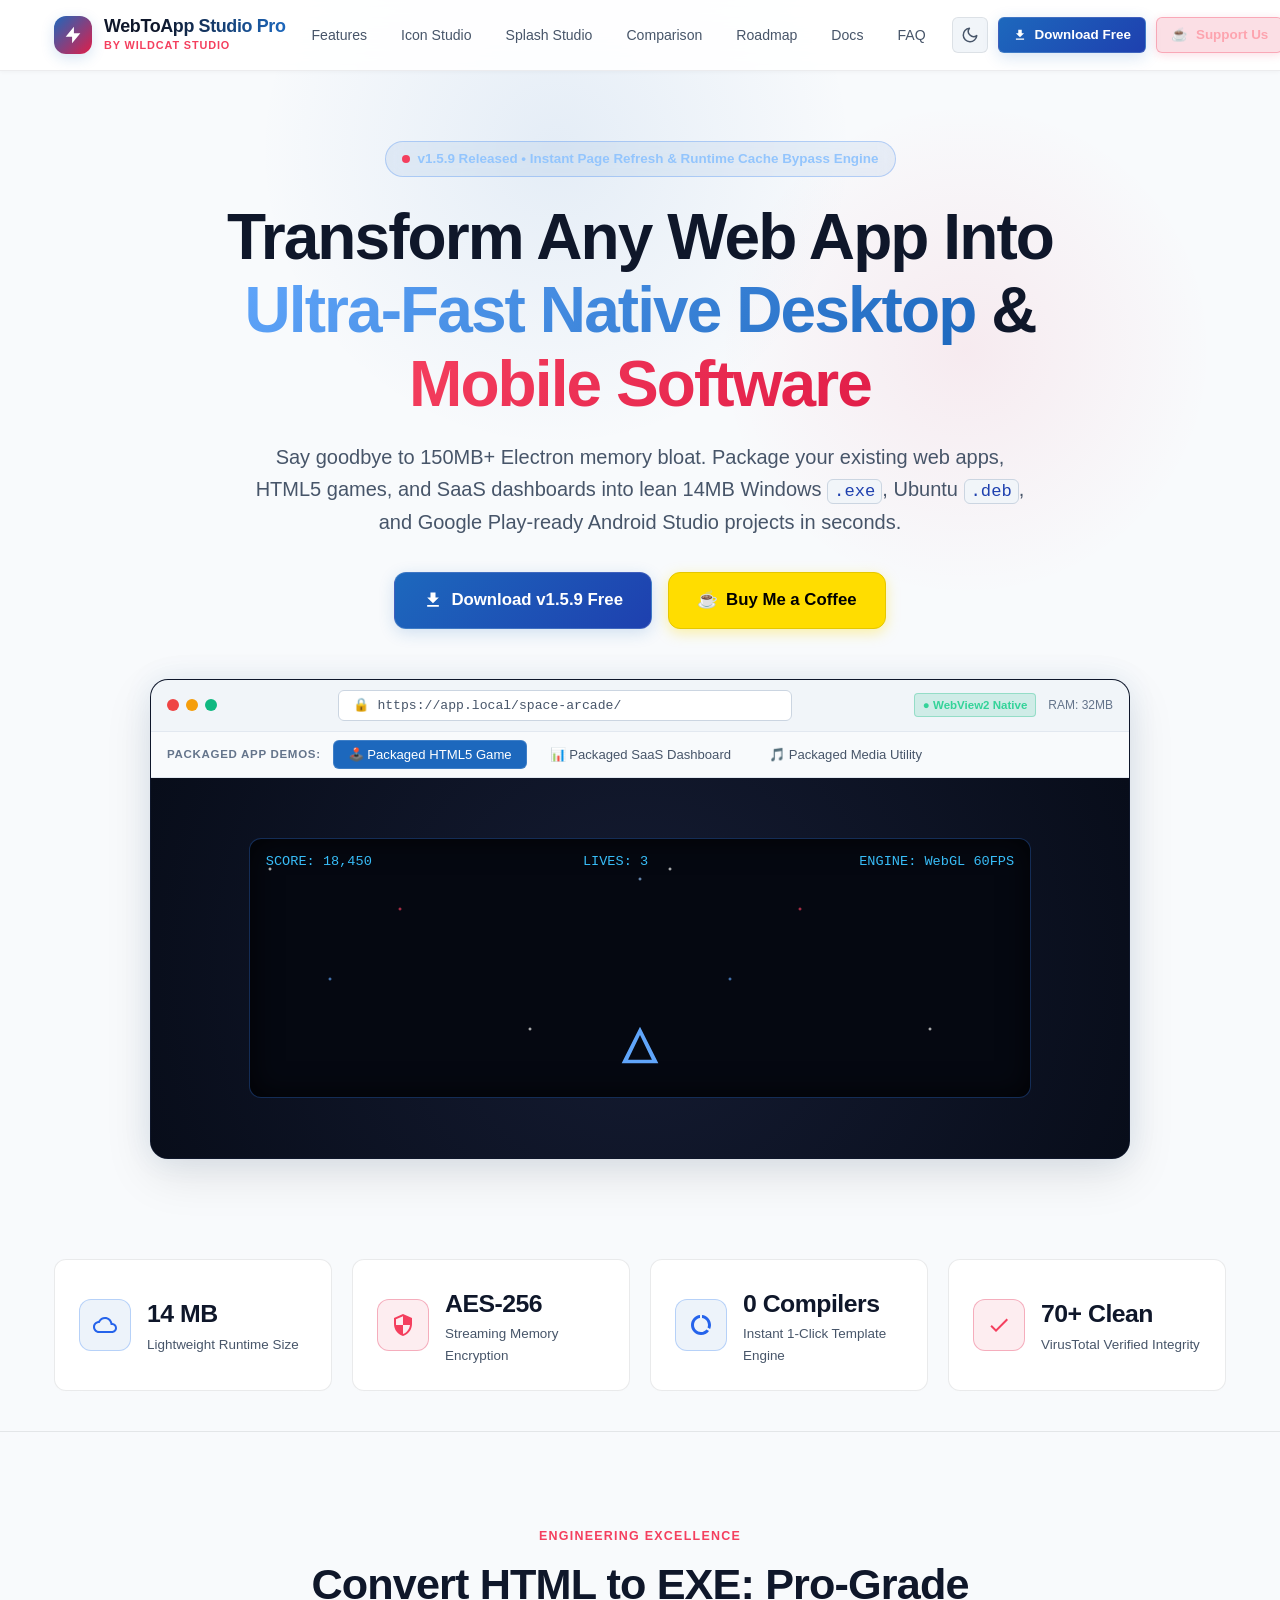
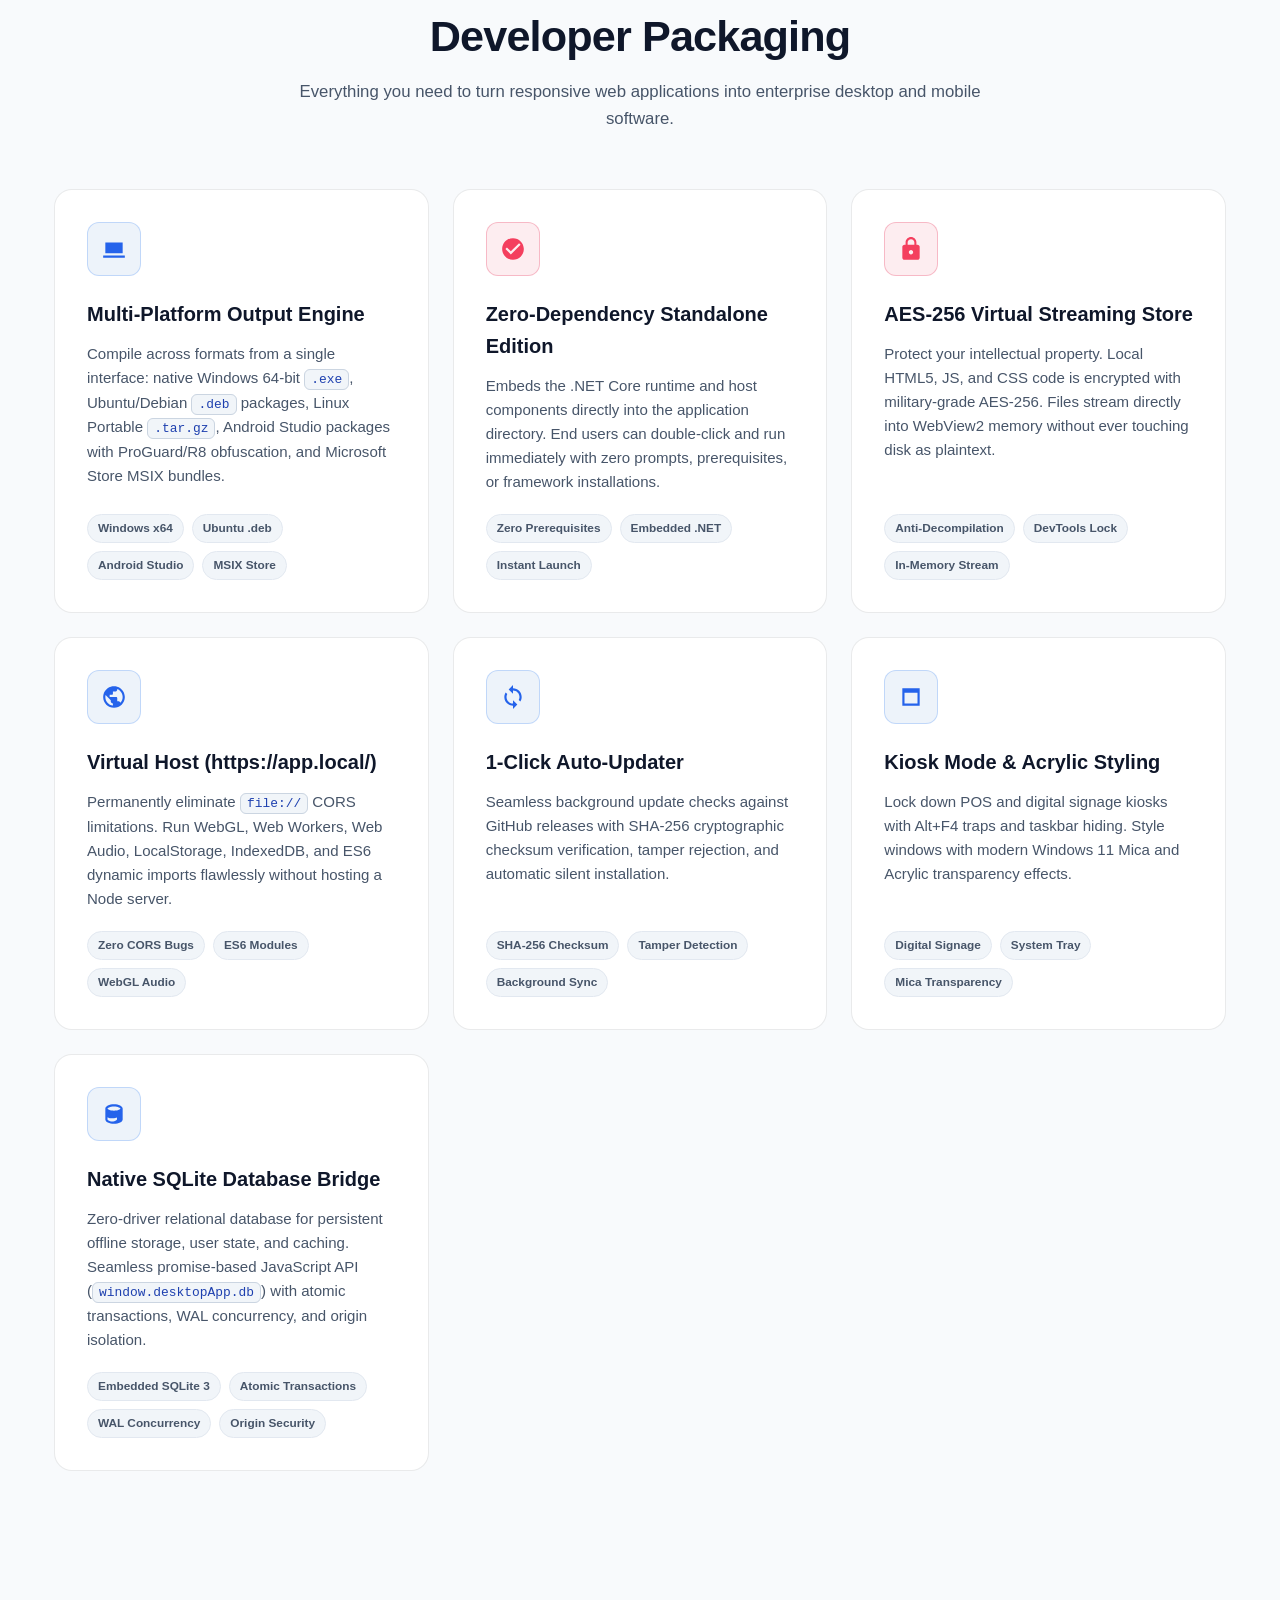
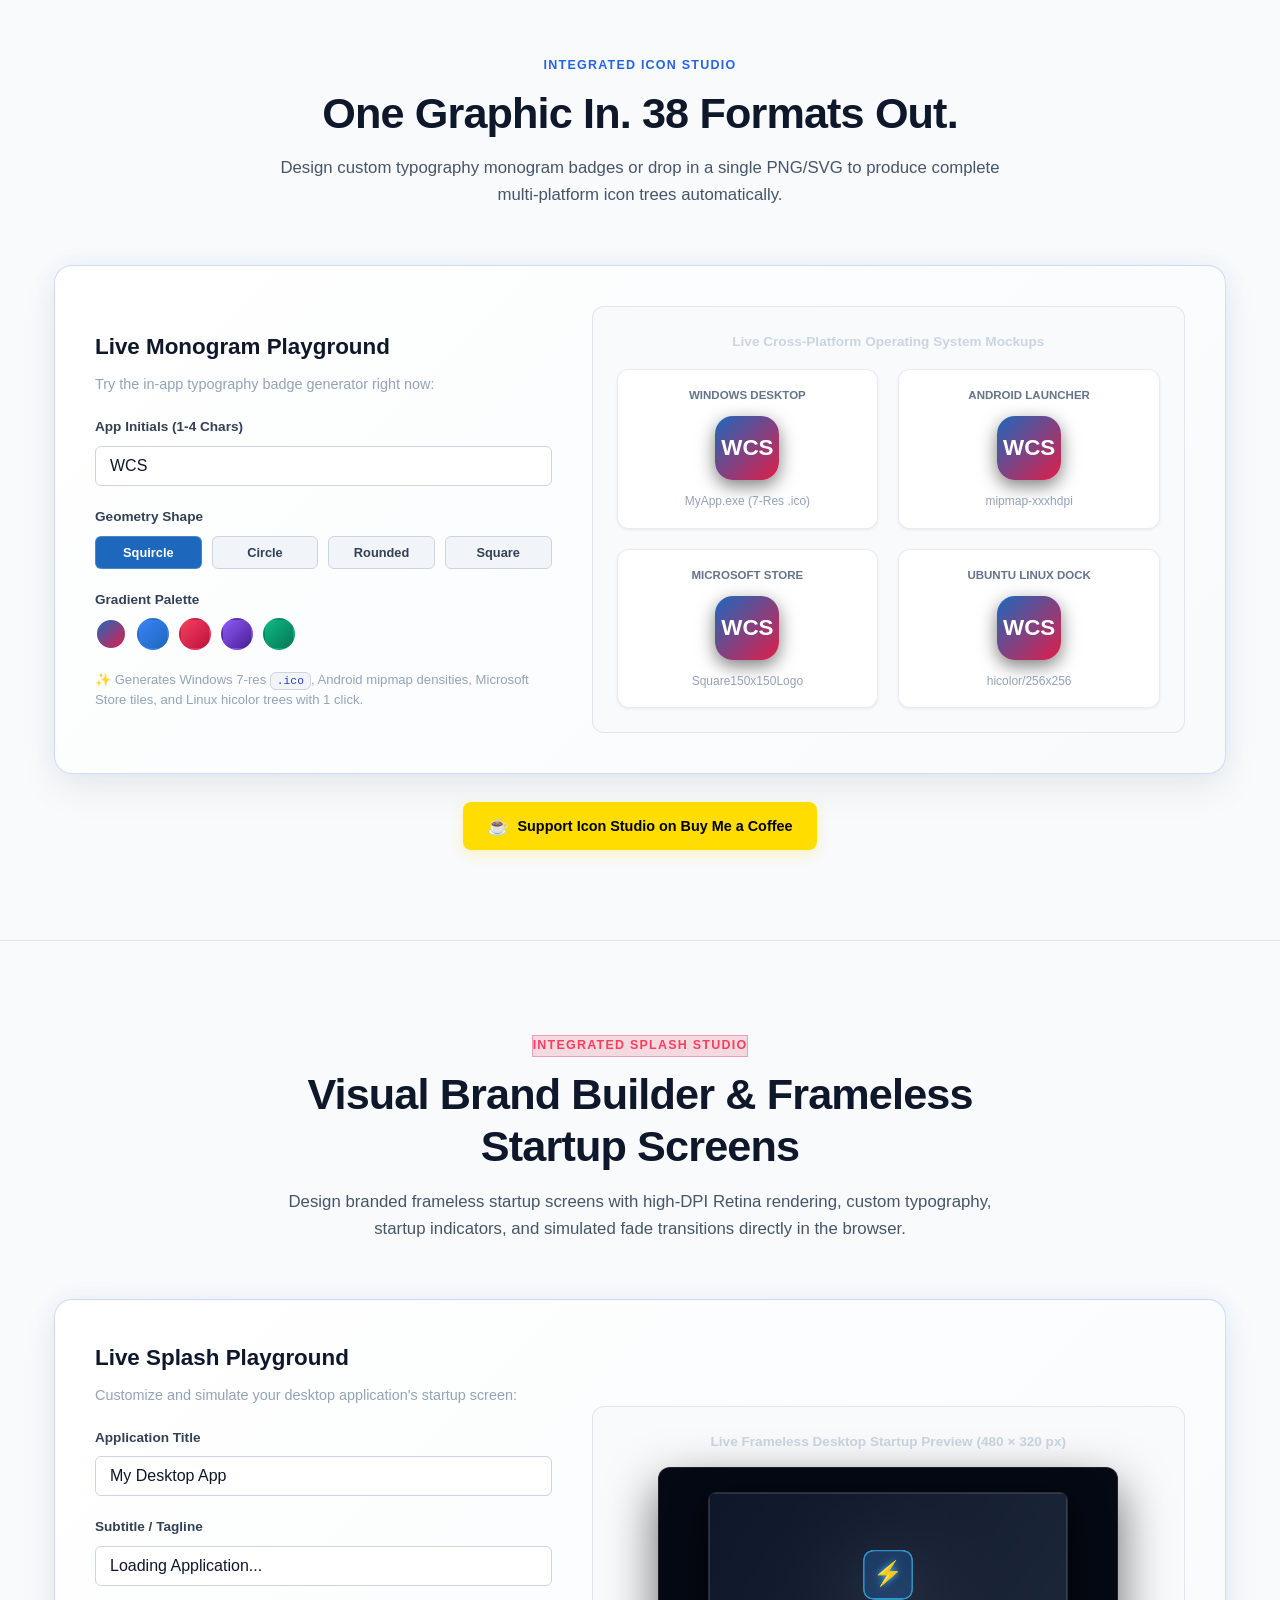
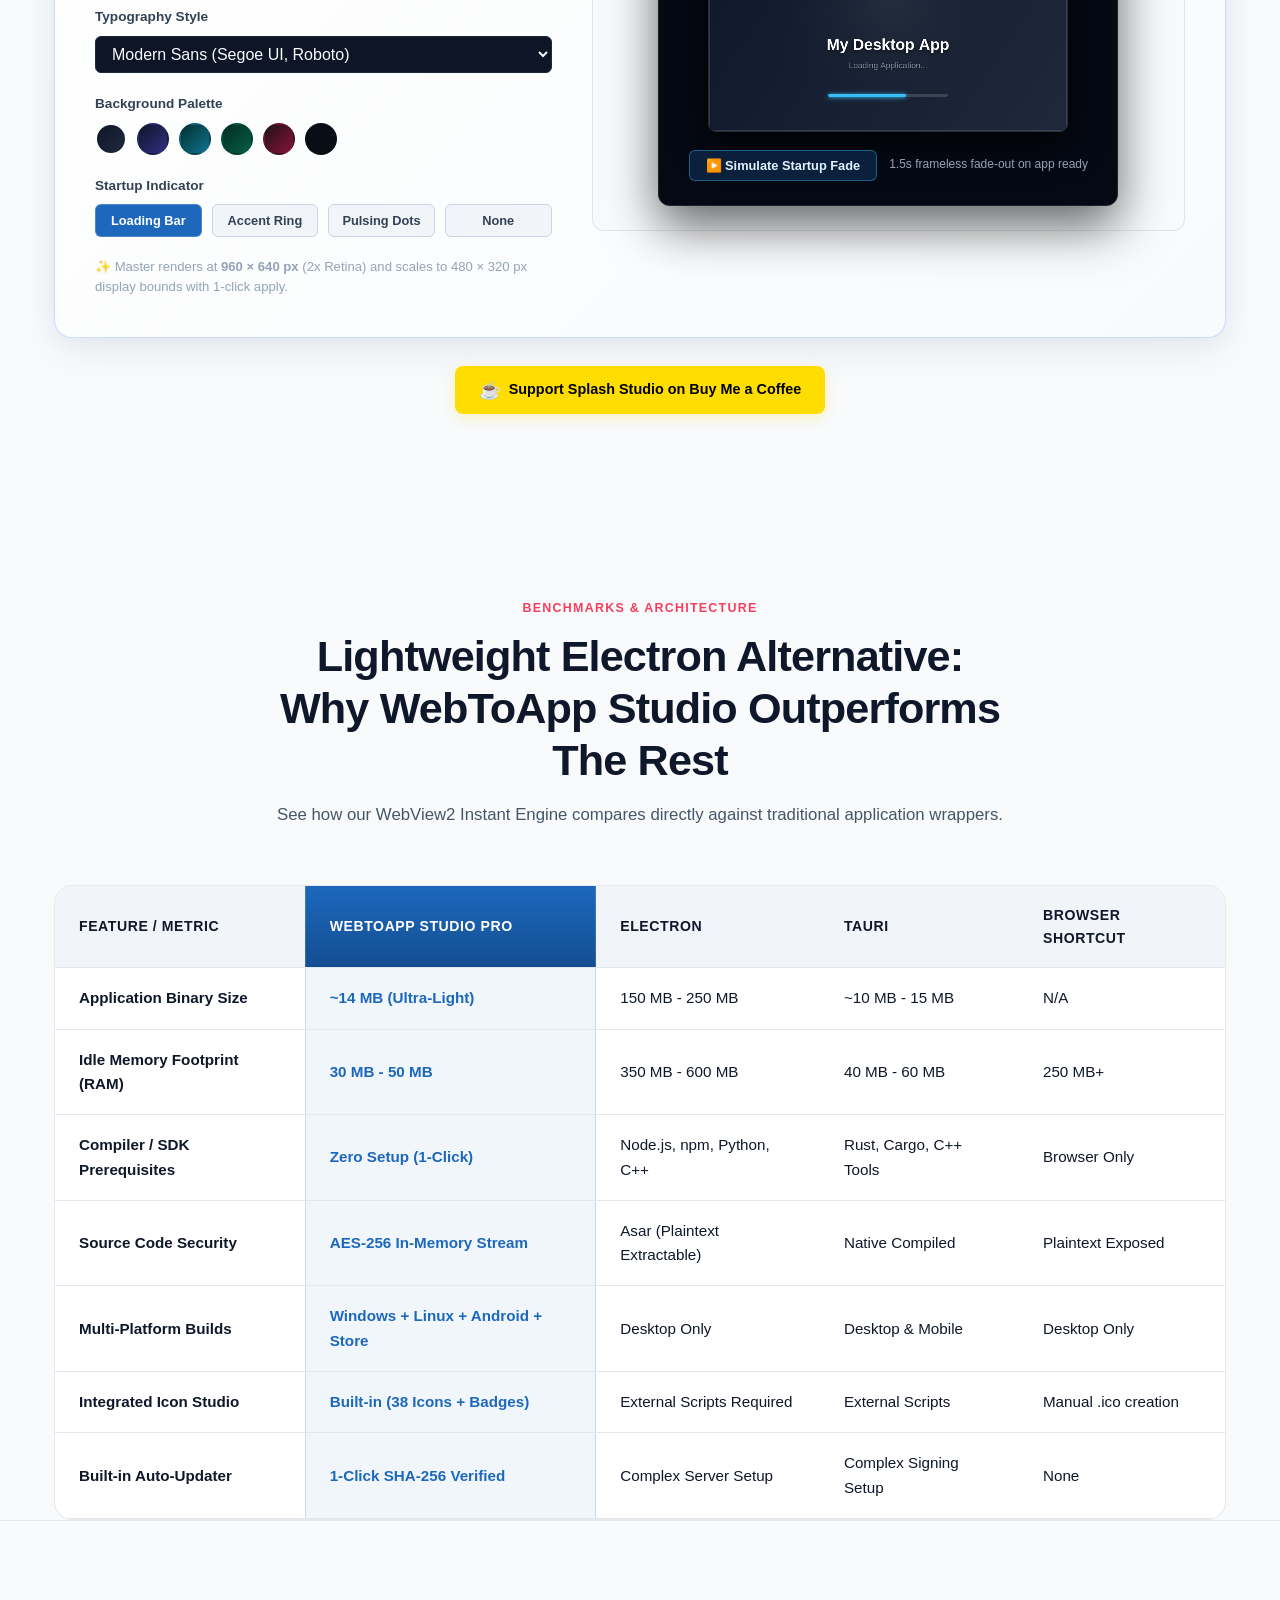
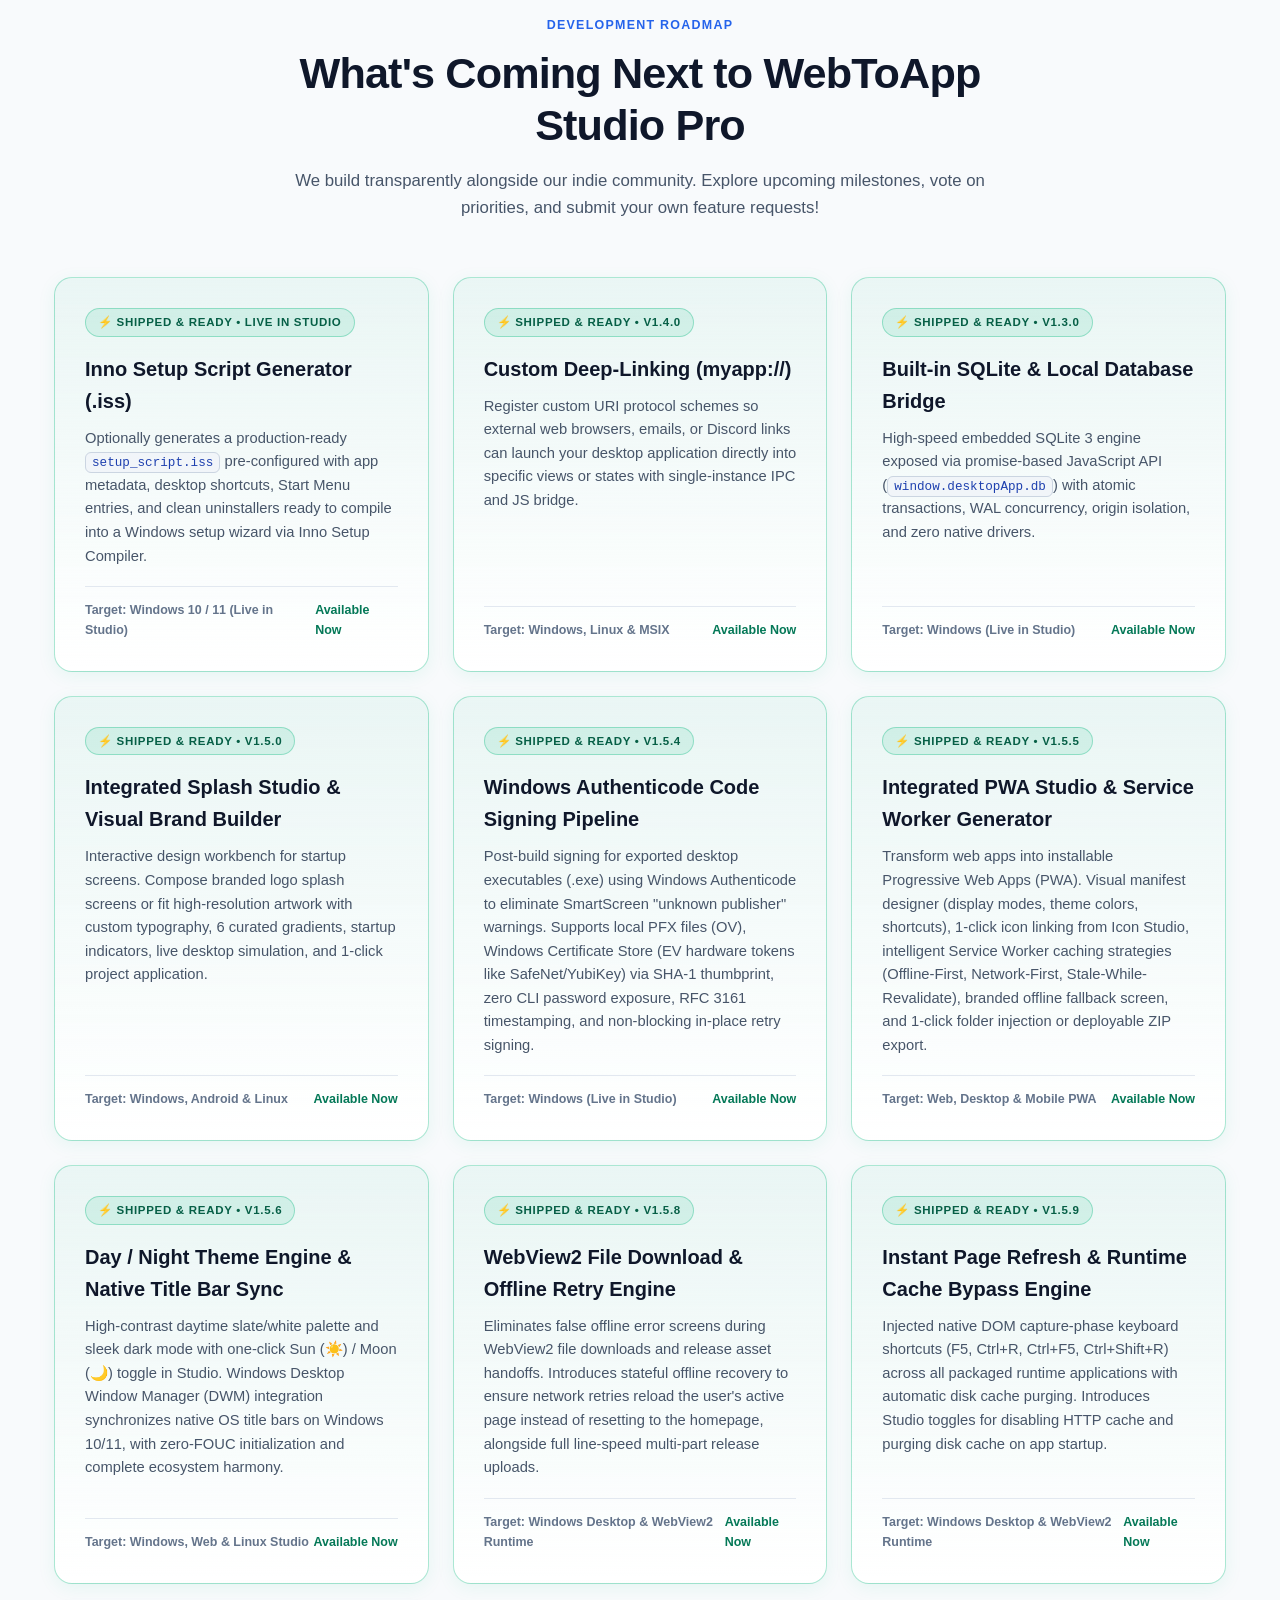
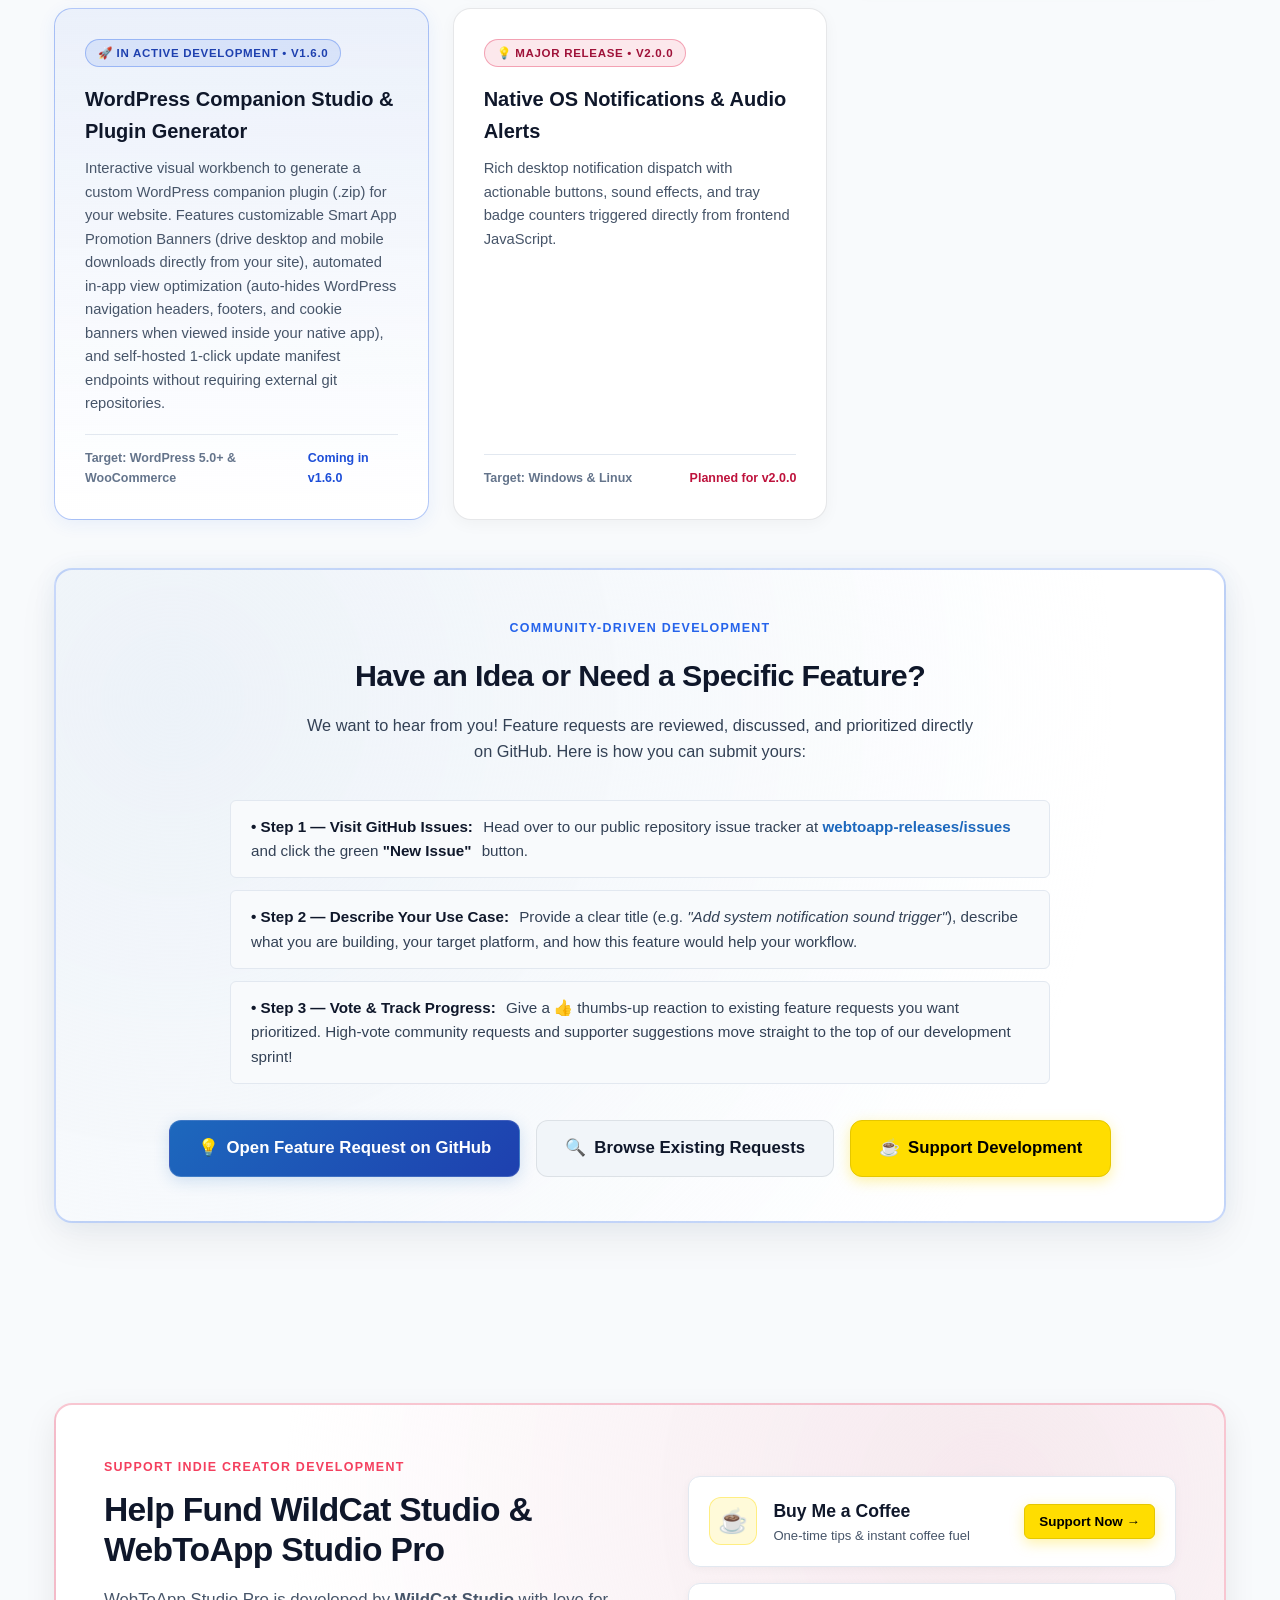
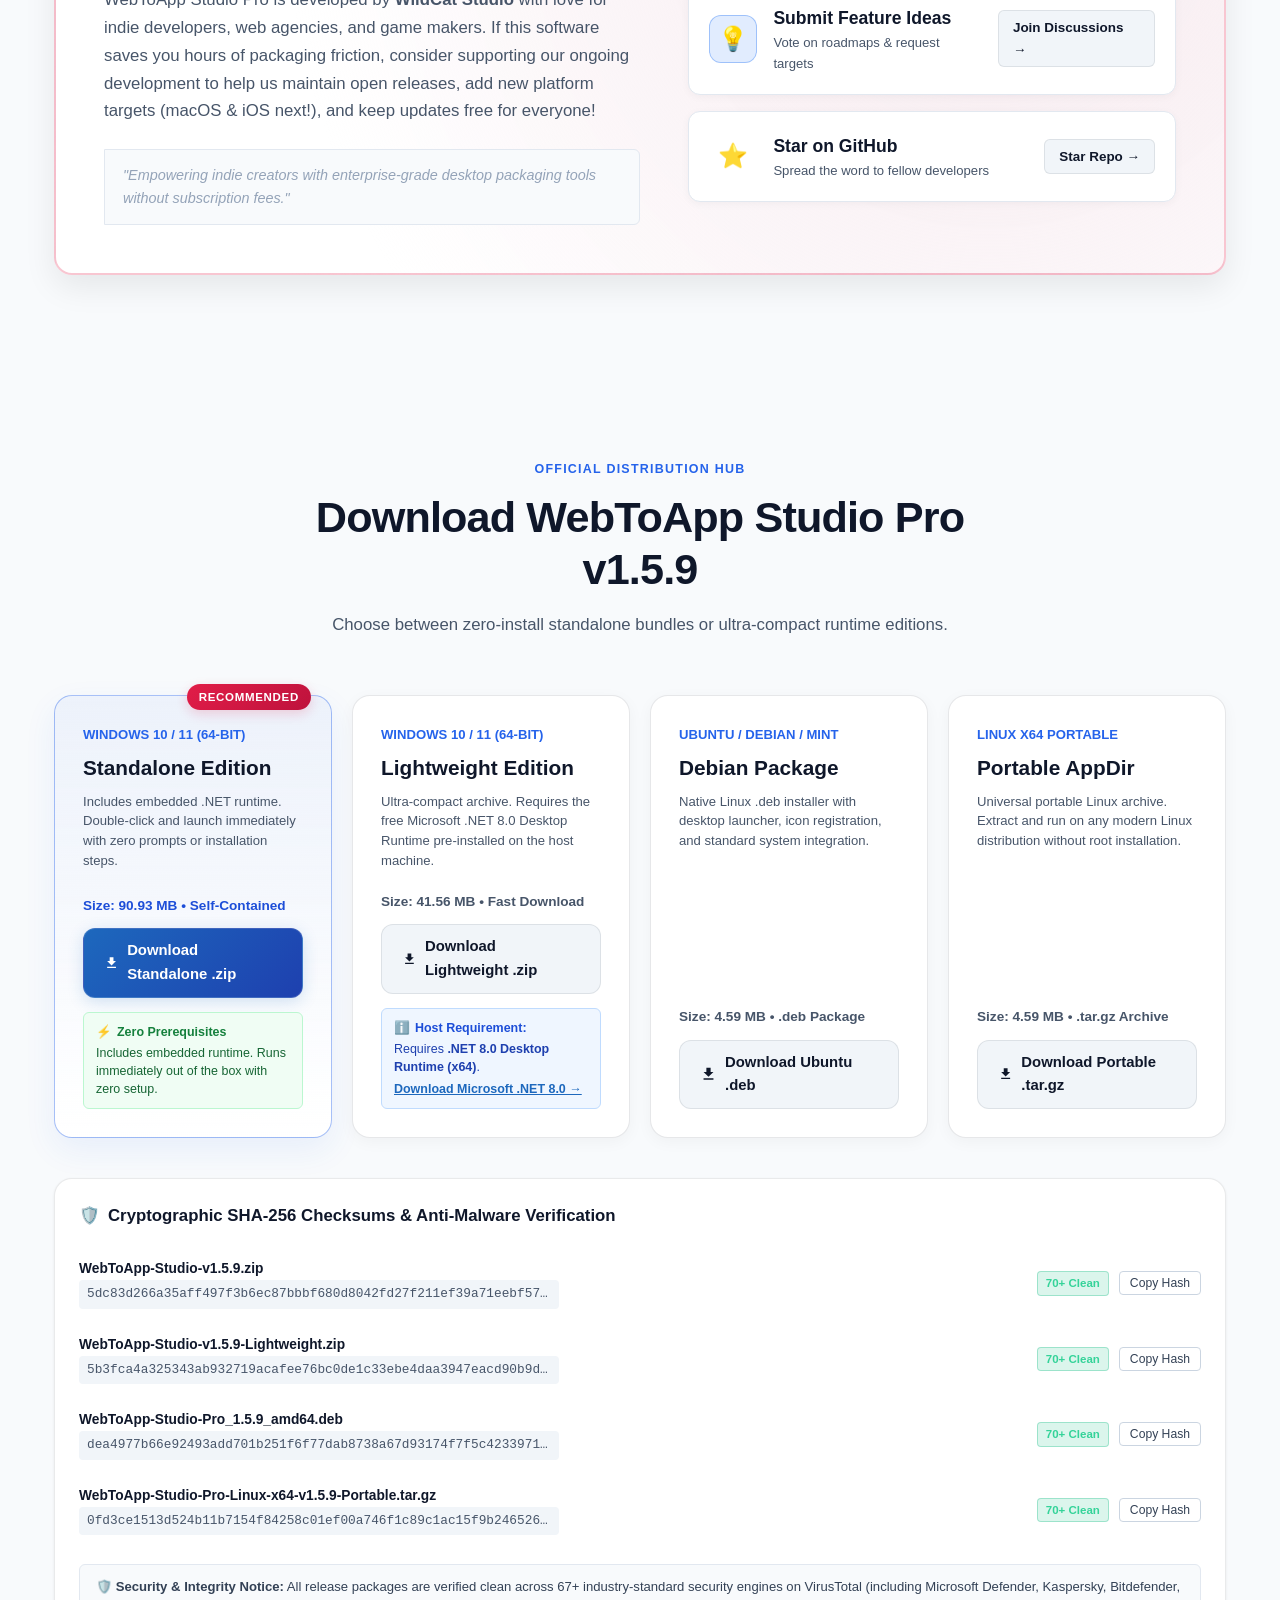
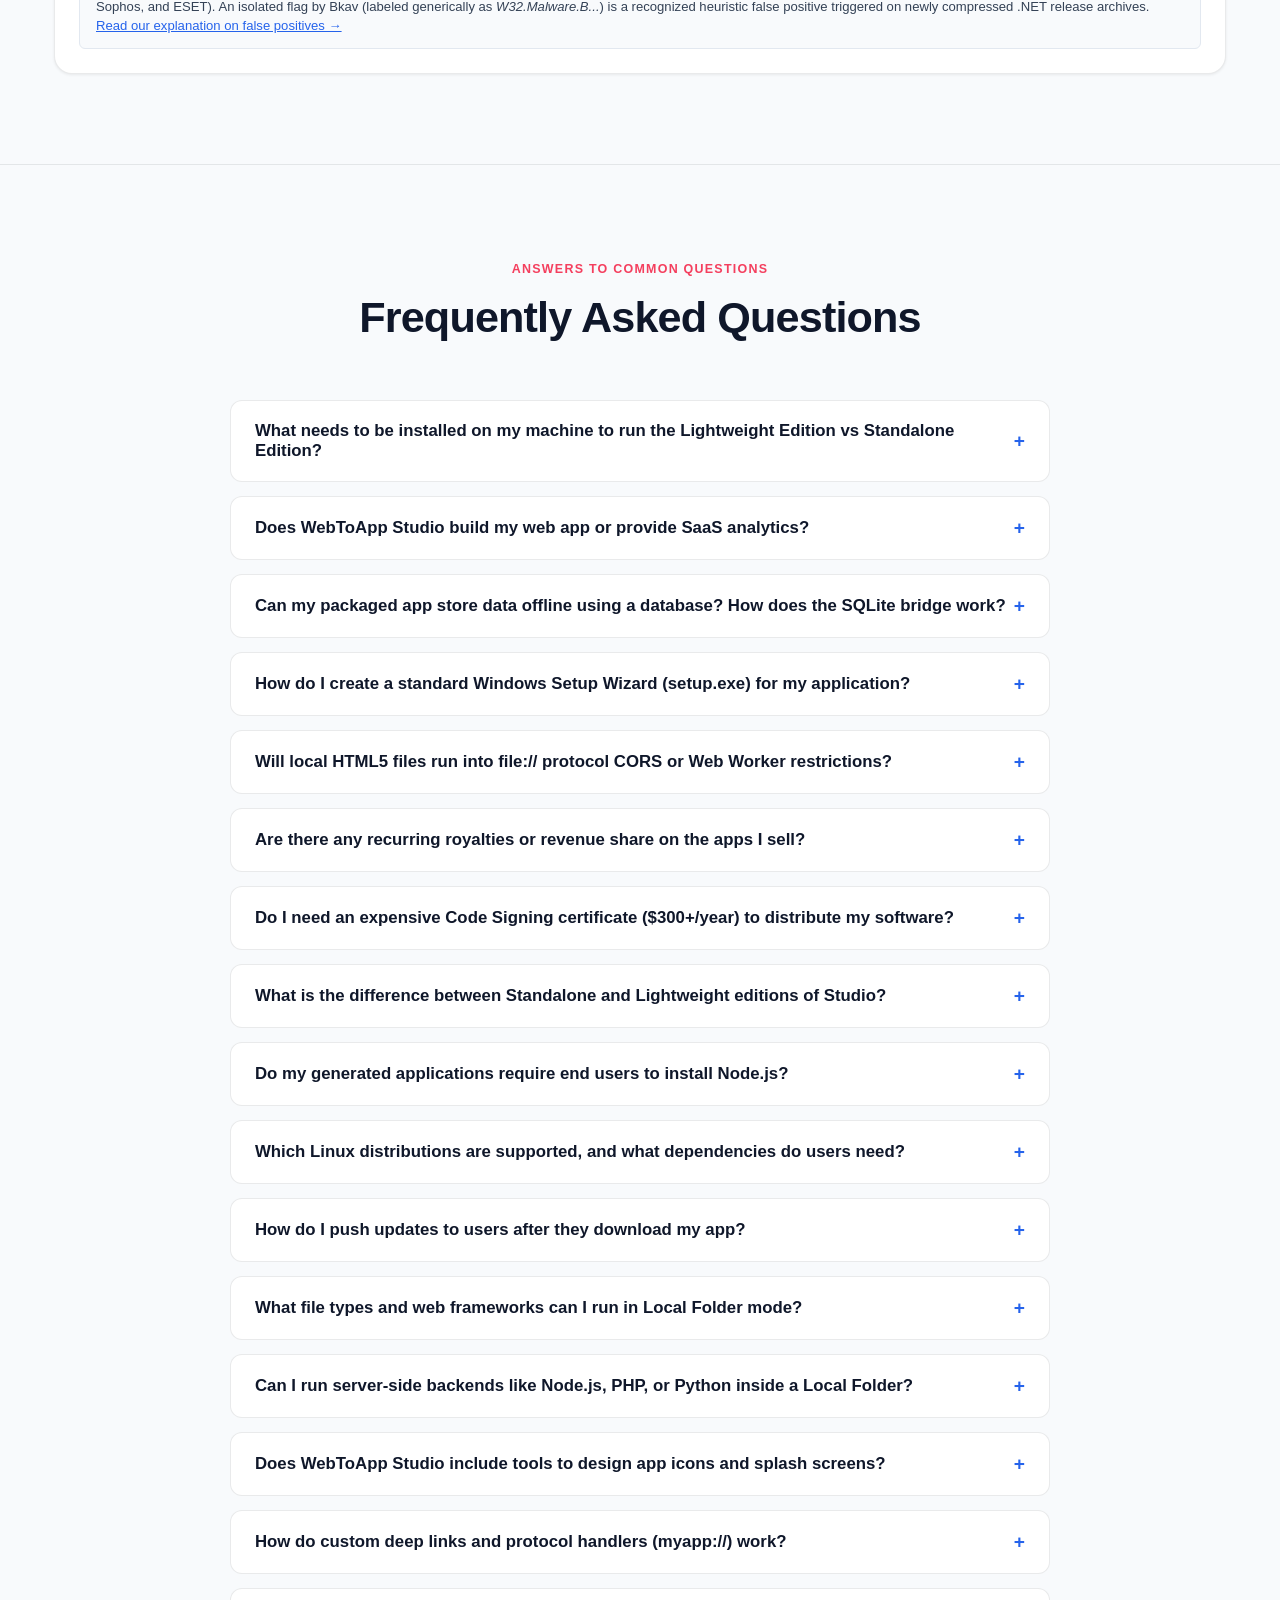
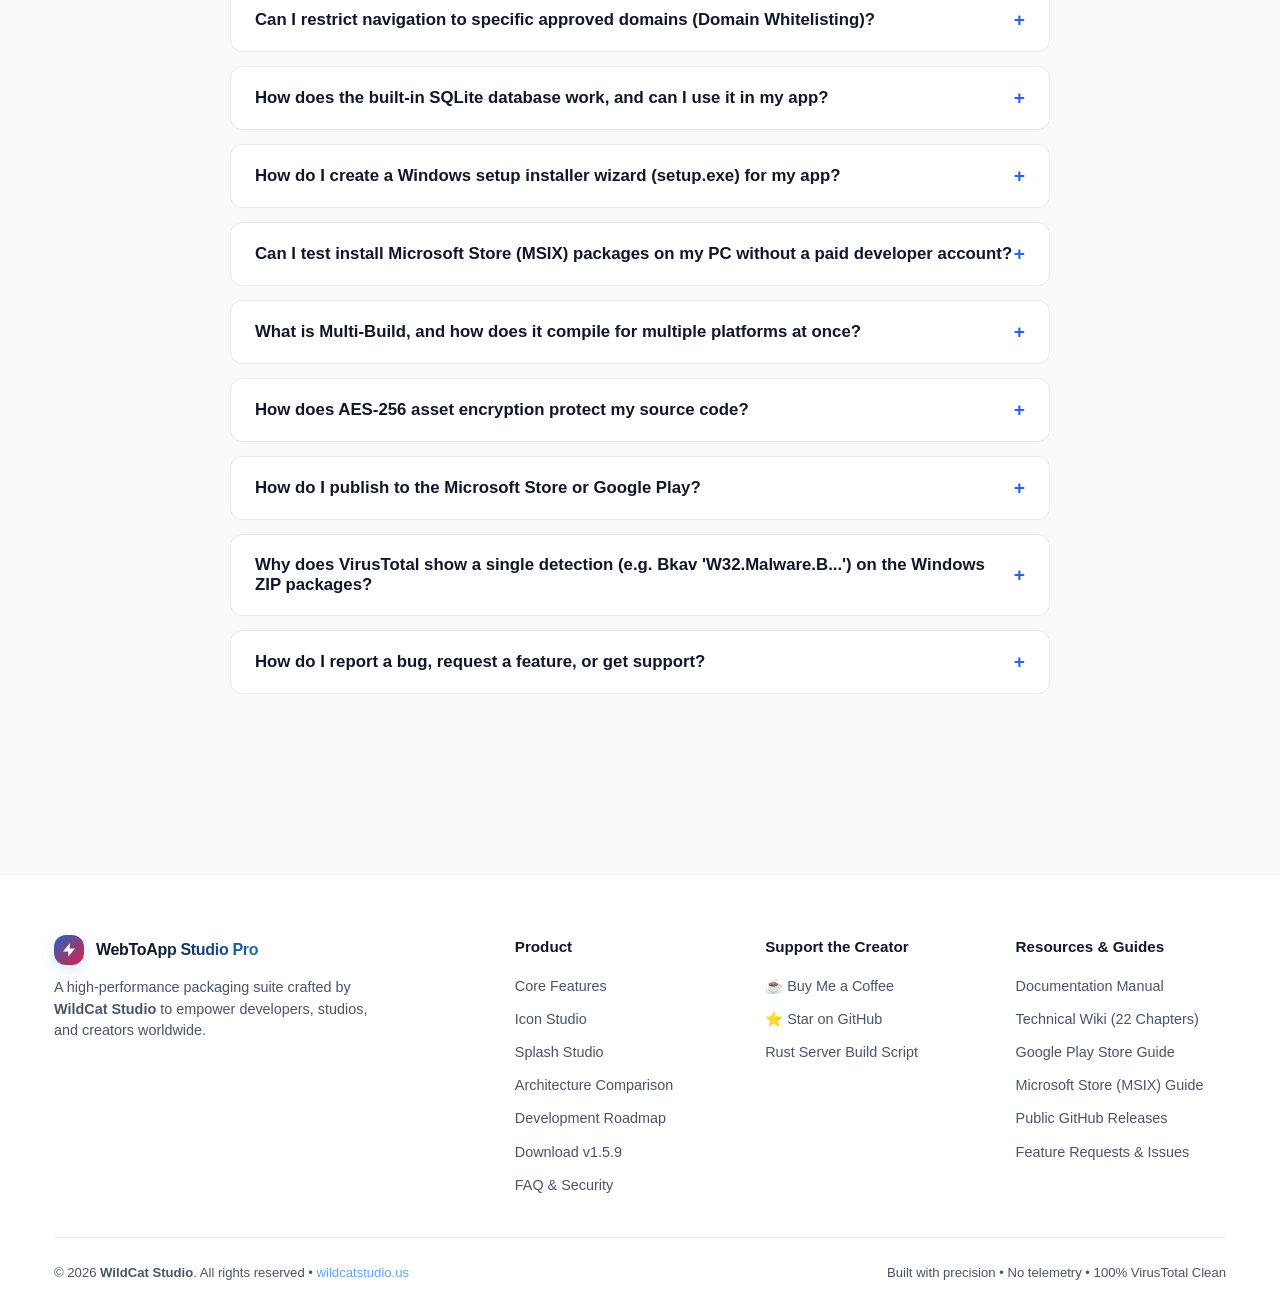
==== index.html @ 77c8f942 "Add link to Rust Server Build Script in footer" ====
<!DOCTYPE html>
<html lang="en">
<head>
  <meta charset="UTF-8">
  <meta name="viewport" content="width=device-width, initial-scale=1.0">
  <script>
    (function() {
      try {
        var theme = localStorage.getItem('wildcat_theme') || (window.matchMedia('(prefers-color-scheme: light)').matches ? 'light' : 'dark');
        if (theme === 'light') document.documentElement.setAttribute('data-theme', 'light');
      } catch(e) {}
    })();
  </script>
  
  <!-- Primary Meta Tags -->
  <title>WebToApp Studio Pro | Convert HTML5 & Web Apps to Native Windows EXE, Linux & Android</title>
  <meta name="title" content="WebToApp Studio Pro | Convert HTML5 & Web Apps to Native Windows EXE, Linux & Android">
  <meta name="description" content="Convert any website, HTML5 game, or web app into fast, native Windows .exe (WebView2), Ubuntu .deb, and Android Studio projects. Zero Electron bloat, 14MB footprint, AES-256 asset encryption, and built-in Splash & Icon Studio.">
  <meta name="keywords" content="convert html to exe, web to exe, html5 game to windows exe, electron alternative, webview2 desktop wrapper, turn website into desktop app, package web app windows linux android, inno setup generator, offline web database sqlite, splash screen studio, icon studio icns ico mipmap">
  <meta name="author" content="WildCat Studio">
  <meta name="robots" content="index, follow, max-snippet:-1, max-image-preview:large, max-video-preview:-1">
  <meta name="theme-color" content="#1d68bd">

  <!-- Canonical URL -->
  <link rel="canonical" href="https://wildcatstudio.us/">

  <!-- Resource Hints -->
  <link rel="preconnect" href="https://github.com">
  <link rel="preconnect" href="https://buymeacoffee.com">

  <!-- Open Graph / Facebook -->
  <meta property="og:site_name" content="WebToApp Studio Pro">
  <meta property="og:locale" content="en_US">
  <meta property="og:type" content="website">
  <meta property="og:url" content="https://wildcatstudio.us/">
  <meta property="og:title" content="WebToApp Studio Pro | Convert HTML5 & Web Apps to Native Windows EXE, Linux & Android">
  <meta property="og:description" content="Say goodbye to 150MB+ Electron bloat. 14MB executables, AES-256 encrypted assets, integrated Icon & Splash Studio, and zero recurring fees.">
  <meta property="og:image" content="https://wildcatstudio.us/preview.png">
  <meta property="og:image:width" content="1200">
  <meta property="og:image:height" content="630">
  <meta property="og:image:type" content="image/png">
  <meta property="og:image:alt" content="WebToApp Studio Pro - Ultra-Fast Native Desktop & Mobile Packaging">

  <!-- Twitter Card -->
  <meta property="twitter:card" content="summary_large_image">
  <meta property="twitter:url" content="https://wildcatstudio.us/">
  <meta property="twitter:title" content="WebToApp Studio Pro | Convert HTML5 & Web Apps to Native Windows EXE, Linux & Android">
  <meta property="twitter:description" content="Say goodbye to 150MB+ Electron bloat. 14MB executables, AES-256 encrypted assets, integrated Icon & Splash Studio, and zero recurring fees.">
  <meta property="twitter:image" content="https://wildcatstudio.us/preview.png">

  <!-- Favicons -->
  <link rel="icon" type="image/png" sizes="192x192" href="favicon.png">
  <link rel="apple-touch-icon" sizes="180x180" href="apple-touch-icon.png">
  <link rel="icon" type="image/svg+xml" href="data:image/svg+xml,<svg xmlns='http://www.w3.org/2000/svg' viewBox='0 0 24 24' fill='%231d68bd'><path d='M13 10V3L4 14h7v7l9-11h-7z'/></svg>">
  
  <!-- Stylesheets -->
  <link rel="stylesheet" href="css/style.css">

  <!-- Schema.org Rich Structured Data (JSON-LD) -->
  <script type="application/ld+json">
{
  "@context": "https://schema.org",
  "@graph": [
    {
      "@type": "WebSite",
      "@id": "https://wildcatstudio.us/#website",
      "url": "https://wildcatstudio.us/",
      "name": "WebToApp Studio Pro",
      "description": "Convert HTML5, WebGL games, and web applications into lightweight native desktop executables and mobile apps without Electron bloat.",
      "publisher": {
        "@id": "https://wildcatstudio.us/#organization"
      },
      "inLanguage": "en-US"
    },
    {
      "@type": "Organization",
      "@id": "https://wildcatstudio.us/#organization",
      "name": "WildCat Studio",
      "url": "https://wildcatstudio.us/",
      "logo": "https://wildcatstudio.us/favicon.png",
      "image": "https://wildcatstudio.us/preview.png",
      "sameAs": [
        "https://github.com/djacidfx/webtoapp-releases",
        "https://buymeacoffee.com/wildcatstudio"
      ]
    },
    {
      "@type": "SoftwareApplication",
      "@id": "https://wildcatstudio.us/#software",
      "name": "WebToApp Studio Pro",
      "operatingSystem": "Windows 10, Windows 11, Ubuntu Linux, Debian, Android",
      "applicationCategory": "DeveloperApplication",
      "applicationSubCategory": "Compiler & Desktop App Packaging Suite",
      "softwareVersion": "1.5.9",
      "fileSize": "90.93MB",
      "downloadUrl": "https://github.com/djacidfx/webtoapp-releases/releases/latest",
      "offers": {
        "@type": "Offer",
        "price": "0.00",
        "priceCurrency": "USD",
        "availability": "https://schema.org/InStock"
      },
      "author": {
        "@id": "https://wildcatstudio.us/#organization"
      },
      "publisher": {
        "@id": "https://wildcatstudio.us/#organization"
      },
      "description": "Convert any website URL, WebGL game, or HTML5 web application into fast, standalone native Windows .exe (WebView2), Ubuntu .deb, and Android Studio projects. Zero Electron bloat, AES-256 asset encryption, integrated PWA Studio, Splash Studio, Icon Studio, and SQLite database bridge.",
      "featureList": [
        "Convert HTML, JS, CSS and WebGL to standalone Windows .exe",
        "Ultra-lean Microsoft Edge WebView2 runtime (14MB vs 150MB+ Electron)",
        "Integrated PWA Studio & Service Worker Generator (W3C manifest, 3 caching strategies)",
        "AES-256 binary vault asset encryption",
        "Integrated Splash Studio & Visual Brand Builder",
        "Icon Studio outputting 38 formats (ICO, ICNS, Android mipmaps)",
        "Embedded SQLite 3 offline database engine with JS bridge",
        "Inno Setup wizard script generator for setup.exe",
        "Linux WebKitGTK packaging (.deb and portable .tar.gz)",
        "Turnkey Android 14 Studio project with Gradle Kotlin DSL",
        "100% VirusTotal Clean, zero telemetry, zero subscriptions"
      ]
    },
    {
      "@type": "FAQPage",
      "@id": "https://wildcatstudio.us/#faq",
      "mainEntity": [
        {
          "@type": "Question",
          "name": "What needs to be installed on my machine to run the Lightweight Edition vs Standalone Edition?",
          "acceptedAnswer": {
            "@type": "Answer",
            "text": "The Standalone Edition (80.20 MB) has zero prerequisites and embeds the entire .NET runtime so you can extract and run immediately. The Lightweight Edition (28.75 MB) requires the free Microsoft .NET 8.0 Desktop Runtime (x64) installed on the host machine. Both editions run on Windows 10 (1809+) and Windows 11 with Microsoft Edge WebView2."
          }
        },
        {
          "@type": "Question",
          "name": "Does WebToApp Studio build my web app or provide SaaS analytics?",
          "acceptedAnswer": {
            "@type": "Answer",
            "text": "No. WebToApp Studio Pro is a packaging and compiler suite, not an app builder or analytics service. You build your own web application, game, or SaaS dashboard using whatever web stack you prefer (HTML5, React, Vue, Next.js, WebGL, etc.), or supply any live website URL. WebToApp Studio then wraps and compiles your existing web assets into high-performance, standalone desktop executables and mobile projects."
          }
        },
        {
          "@type": "Question",
          "name": "Can my packaged app store data offline using a database? How does the SQLite bridge work?",
          "acceptedAnswer": {
            "@type": "Answer",
            "text": "Yes! WebToApp Studio Pro includes a native embedded SQLite 3 database engine accessible directly from frontend JavaScript via window.desktopApp.db. You can execute parameterized queries, run atomic multi-statement transactions, and persist records in %LocalAppData% or in portable folders with zero external database servers or native drivers. It also features strict origin-isolation and PRAGMA security defense to prevent unauthorized script tampering."
          }
        },
        {
          "@type": "Question",
          "name": "How do I create a standard Windows Setup Wizard (setup.exe) for my application?",
          "acceptedAnswer": {
            "@type": "Answer",
            "text": "When you enable the Windows Installer option, WebToApp Studio automatically generates a production-ready Inno Setup script (setup_script.iss) tailored to your application. It configures app metadata, multi-resolution icons, Start Menu and desktop shortcuts, uninstaller registry entries, and clean folder layouts. You can compile this script into a signed setup.exe in one click using the free, industry-standard Inno Setup Compiler."
          }
        },
        {
          "@type": "Question",
          "name": "Will local HTML5 files run into file:// protocol CORS or Web Worker restrictions?",
          "acceptedAnswer": {
            "@type": "Answer",
            "text": "No. WebToApp Studio eliminates all file:/// protocol barriers by hosting your local assets on a secure, virtual HTTPS domain (https://app.local/). ES6 dynamic imports, fetch() requests, Web Workers, IndexedDB, and WebGL run seamlessly with standard web security semantics just like a remote production server."
          }
        },
        {
          "@type": "Question",
          "name": "Are there any recurring royalties or revenue share on the apps I sell?",
          "acceptedAnswer": {
            "@type": "Answer",
            "text": "Zero royalties and zero revenue share. You retain 100% ownership and 100% of all profits, license keys, and subscriptions generated by your software. WebToApp Studio Pro injects no runtime telemetry, tracking beacons, or watermarks into your compiled builds."
          }
        },
        {
          "@type": "Question",
          "name": "Do I need an expensive Code Signing certificate ($300+/year) to distribute my software?",
          "acceptedAnswer": {
            "@type": "Answer",
            "text": "No. While having an EV/OV certificate removes Windows SmartScreen warnings immediately, end users can always run your standard standalone .exe or installer without one. Furthermore, if you package your app as a Microsoft Store package (.msix), Microsoft automatically signs your package with their trusted root certificate for free upon submission, bypassing SmartScreen entirely without purchasing third-party certificates."
          }
        },
        {
          "@type": "Question",
          "name": "What is the difference between Standalone and Lightweight editions of Studio?",
          "acceptedAnswer": {
            "@type": "Answer",
            "text": "The Standalone Edition embeds the required .NET runtime directly inside the bundle so it runs immediately on any Windows 10/11 64-bit machine with zero installation prerequisites. The Lightweight Edition is a more compact package intended for developers who already have the free Microsoft .NET 8.0 Desktop Runtime installed."
          }
        },
        {
          "@type": "Question",
          "name": "Do my generated applications require end users to install Node.js?",
          "acceptedAnswer": {
            "@type": "Answer",
            "text": "No! Generated applications use Microsoft Edge WebView2, which is pre-installed natively on modern Windows 10 and Windows 11. End users simply launch your executable with zero runtime dependencies, without installing Node.js, Python, or Chromium binaries."
          }
        },
        {
          "@type": "Question",
          "name": "Which Linux distributions are supported, and what dependencies do users need?",
          "acceptedAnswer": {
            "@type": "Answer",
            "text": "WebToApp Studio builds native Debian packages (.deb) for Ubuntu, Debian, Linux Mint, and Pop!_OS, as well as Universal Portable archives (.tar.gz) for Fedora, Arch, and openSUSE. Packaging utilizes the system's native WebKitGTK engine, resulting in an ultra-lean runtime (~2.1 MB) that consumes a fraction of the memory of Electron apps."
          }
        },
        {
          "@type": "Question",
          "name": "How do I push updates to users after they download my app?",
          "acceptedAnswer": {
            "@type": "Answer",
            "text": "If you packaged a Live Website URL, changes deployed to your web host reflect instantly to all desktop users next time they launch your app. For apps built from a Local Folder, you can distribute updated ZIPs/installers or leverage the Microsoft Store's automated background delta update system."
          }
        },
        {
          "@type": "Question",
          "name": "What file types and web frameworks can I run in Local Folder mode?",
          "acceptedAnswer": {
            "@type": "Answer",
            "text": "WebToApp Studio Pro is not restricted to index.html. You can configure any start entry file (e.g. app.html, main.html, game.html) or subdirectory path (e.g. dist/index.html, build/index.html). It natively supports modern frontend SPAs (React, Vue, Svelte, Angular, Vite), static exports from Next.js and Nuxt, 2D/3D game engines (Phaser, Construct 3, Godot 4, Unity WebGL, RPG Maker), WebAssembly (.wasm), and local databases (IndexedDB, Native SQLite 3 Bridge). Detailed guides are available in our Documentation Hub."
          }
        },
        {
          "@type": "Question",
          "name": "Can I run server-side backends like Node.js, PHP, or Python inside a Local Folder?",
          "acceptedAnswer": {
            "@type": "Answer",
            "text": "No. WebToApp Studio Pro runs client-side web technologies in a sandboxed, high-performance browser environment without embedding server daemons like Apache, PHP-FPM, Node.js server runtimes, or Python. Full-stack applications should either: 1) package their static build (Vite/React/Vue/HTML) in Local Folder mode connecting to a remote cloud API via fetch/axios, or 2) use Website URL mode to wrap their live hosted web application into a desktop executable."
          }
        },
        {
          "@type": "Question",
          "name": "Does WebToApp Studio include tools to design app icons and splash screens?",
          "acceptedAnswer": {
            "@type": "Answer",
            "text": "Yes! WebToApp Studio includes two built-in visual creative studios: Icon Studio and Splash Studio. Icon Studio features an interactive monogram generator (squircle, circle, rounded, square shapes with curated gradients) that compiles multi-resolution .ico files (16px to 256px) with live previews for Windows Taskbar, Android Launcher, and Microsoft Store tile. Splash Studio features a 960x640 Retina master canvas, gradient themes, animated loading spinners or pulsing dots, an artwork fitter (Cover, Contain, Stretch), and a live alpha fade-out preview simulation."
          }
        },
        {
          "@type": "Question",
          "name": "How do custom deep links and protocol handlers (myapp://) work?",
          "acceptedAnswer": {
            "@type": "Answer",
            "text": "When you enable Custom Deep-Linking, WebToApp Studio automatically registers your custom URI protocol (e.g. myapp://, crm://) in the Windows registry, Linux, and MSIX. Clicking matching links in web browsers, emails, or Discord launches your application or brings the existing window to the front without opening duplicate instances, dispatching the URL directly to JavaScript via window.desktopApp.onDeepLink(url => ...)."
          }
        },
        {
          "@type": "Question",
          "name": "Can I restrict navigation to specific approved domains (Domain Whitelisting)?",
          "acceptedAnswer": {
            "@type": "Answer",
            "text": "Yes. In Tab 4 (Security & Controls), you can define Allowed Navigation Domains (e.g. *.mycompany.com, checkout.stripe.com). The application window is strictly locked to approved domains, and any unauthorized external redirects or links are either blocked or automatically opened in the user's default desktop browser."
          }
        },
        {
          "@type": "Question",
          "name": "How does the built-in SQLite database work, and can I use it in my app?",
          "acceptedAnswer": {
            "@type": "Answer",
            "text": "WebToApp Studio Pro includes an embedded native SQLite 3 database engine accessible in JavaScript via window.desktopApp.db. It supports parameterized queries, non-queries, and atomic transactions (executeBatch) with Write-Ahead Logging (WAL) concurrency and origin isolation. Zero external database drivers, ODBC setups, or server installations are needed."
          }
        },
        {
          "@type": "Question",
          "name": "How do I create a Windows setup installer wizard (setup.exe) for my app?",
          "acceptedAnswer": {
            "@type": "Answer",
            "text": "Under Deliverables in Studio, toggle 'Generate Inno Setup Script (.iss)'. WebToApp produces a complete, pre-configured setup_script.iss file with your app name, version, icons, shortcuts, and Control Panel uninstaller. You can compile it in under 10 seconds using the free Inno Setup Compiler into a single, professional setup.exe installer wizard."
          }
        },
        {
          "@type": "Question",
          "name": "Can I test install Microsoft Store (MSIX) packages on my PC without a paid developer account?",
          "acceptedAnswer": {
            "@type": "Answer",
            "text": "Yes! WebToApp Studio Pro contains an internal RSA-2048 certificate generator. When compiling an MSIX package, it automatically generates Install-TestCertificate.ps1. Running this script trusts your build locally, allowing you and your clients to install and test the .msix file directly via the Windows App Installer with zero certificate fees."
          }
        },
        {
          "@type": "Question",
          "name": "What is Multi-Build, and how does it compile for multiple platforms at once?",
          "acceptedAnswer": {
            "@type": "Answer",
            "text": "Multi-Build allows you to click one button in WebToApp Studio to compile your application for all three target operating systems simultaneously: Windows Desktop (.exe), Linux Debian package (.deb) and portable tarball (.tar.gz), and Android Studio Project / Google Play APK assets."
          }
        },
        {
          "@type": "Question",
          "name": "How does AES-256 asset encryption protect my source code?",
          "acceptedAnswer": {
            "@type": "Answer",
            "text": "Unlike standard Electron .asar archives (which can be unbundled in seconds with free tools), WebToApp Studio Pro encrypts your HTML, JS, CSS, and media files into an AES-256 binary vault. The custom host intercepts WebView2 network requests and streams decrypted data in-memory directly to the browser view without writing decrypted files to temporary folders on disk."
          }
        },
        {
          "@type": "Question",
          "name": "How do I publish to the Microsoft Store or Google Play?",
          "acceptedAnswer": {
            "@type": "Answer",
            "text": "For Google Play, select the Android App target to produce an Android Studio project with pre-configured Gradle scripts and ProGuard/R8 obfuscation. For the Microsoft Store, select Microsoft Store (MSIX) to generate signed packages with custom certificates ready for developer center submission."
          }
        },
        {
          "@type": "Question",
          "name": "Why does VirusTotal show a single detection (e.g. Bkav 'W32.Malware.B...') on the Windows ZIP packages?",
          "acceptedAnswer": {
            "@type": "Answer",
            "text": "This is a recognized heuristic false positive from a single minor scanner (Bkav). Generic signatures formatted like W32.Malware.B[Hex] are automated machine-learning heuristics rather than detections of known malware. All Tier-1 security engines (Microsoft Defender, Kaspersky, Bitdefender, Sophos, ESET-NOD32, Avast, Malwarebytes, Google, CrowdStrike Falcon, SentinelOne) rate the packages 100% clean, and Linux packages achieve a flawless 0 detections across all 60+ engines."
          }
        },
        {
          "@type": "Question",
          "name": "How do I report a bug, request a feature, or get support?",
          "acceptedAnswer": {
            "@type": "Answer",
            "text": "We actively track and resolve issues on our official GitHub Issue Tracker. You can submit bug reports with reproducible steps or error logs, propose new roadmap features, and join developer discussions. Inside WebToApp Studio, you can also launch the issue tracker at any time via Help &amp; Support &rarr; Report Bug / Request Feature. For tutorials and setup guides, visit the Documentation Hub and Official Wiki."
          }
        }
      ]
    }
  ]
}
  </script>
</head>
<body>

  <!-- Ambient Glow Effects -->
  <div class="bg-glow-blue"></div>
  <div class="bg-glow-red"></div>

  <!-- ========================================================================
       Header & Navigation
       ======================================================================== -->
  <header class="site-header" id="siteHeader">
    <div class="container header-container">
      <a href="#" class="brand-link" aria-label="WebToApp Studio Pro Homepage">
        <div class="brand-icon">
          <svg viewBox="0 0 24 24"><path d="M13 10V3L4 14h7v7l9-11h-7z"/></svg>
        </div>
        <div class="brand-text">
          <span class="brand-title">WebToApp Studio Pro</span>
          <span class="brand-subtitle">by WildCat Studio</span>
        </div>
      </a>

      <nav class="nav-menu" aria-label="Main Navigation">
        <ul class="nav-links" id="mainNavLinks">
          <li><a href="#features" class="nav-link">Features</a></li>
          <li><a href="#icon-studio" class="nav-link">Icon Studio</a></li>
          <li><a href="#splash-studio" class="nav-link">Splash Studio</a></li>
          <li><a href="#comparison" class="nav-link">Comparison</a></li>
          <li><a href="#roadmap" class="nav-link">Roadmap</a></li>
          <li><a href="docs/index.html" class="nav-link">Docs</a></li>
          <li><a href="#faq" class="nav-link">FAQ</a></li>
          <li class="nav-item-mobile-only"><a href="#support" class="nav-link">Support &amp; Community</a></li>
        </ul>
      </nav>

      <div class="nav-actions">
        <button class="theme-toggle-btn" id="themeToggleBtn" aria-label="Toggle Day or Night Mode" title="Toggle Day or Night Mode">
          <svg class="icon-sun" width="18" height="18" viewBox="0 0 24 24" fill="none" stroke="currentColor" stroke-width="2" stroke-linecap="round" stroke-linejoin="round"><circle cx="12" cy="12" r="5"></circle><line x1="12" y1="1" x2="12" y2="3"></line><line x1="12" y1="21" x2="12" y2="23"></line><line x1="4.22" y1="4.22" x2="5.64" y2="5.64"></line><line x1="18.36" y1="18.36" x2="19.78" y2="19.78"></line><line x1="1" y1="12" x2="3" y2="12"></line><line x1="21" y1="12" x2="23" y2="12"></line><line x1="4.22" y1="19.78" x2="5.64" y2="18.36"></line><line x1="18.36" y1="5.64" x2="19.78" y2="4.22"></line></svg>
          <svg class="icon-moon" width="18" height="18" viewBox="0 0 24 24" fill="none" stroke="currentColor" stroke-width="2" stroke-linecap="round" stroke-linejoin="round"><path d="M21 12.79A9 9 0 1 1 11.21 3 7 7 0 0 0 21 12.79z"></path></svg>
        </button>
        <a href="#downloads" class="btn btn-primary btn-sm btn-header-cta">
          <svg width="14" height="14" viewBox="0 0 24 24" fill="currentColor"><path d="M19 9h-4V3H9v6H5l7 7 7-7zM5 18v2h14v-2H5z"/></svg>
          <span>Download Free</span>
        </a>
        <a href="https://buymeacoffee.com/wildcatstudio" target="_blank" rel="noopener" class="btn btn-support-red btn-sm">
          <span>☕</span> <span>Support Us</span>
        </a>
        <button class="mobile-toggle" id="mobileNavToggle" aria-label="Toggle navigation menu" aria-expanded="false" aria-controls="mainNavLinks">
          <svg class="icon-hamburger" width="22" height="22" viewBox="0 0 24 24" fill="none" stroke="currentColor" stroke-width="2"><path d="M4 6h16M4 12h16M4 18h16"/></svg>
          <svg class="icon-close" width="22" height="22" viewBox="0 0 24 24" fill="none" stroke="currentColor" stroke-width="2" style="display:none;"><path d="M18 6L6 18M6 6l12 12"/></svg>
        </button>
      </div>
    </div>
  </header>

  <!-- ========================================================================
       Hero Section & Interactive App Simulation
       ======================================================================== -->
  <main>
    <section class="hero-section">
      <div class="container">
        <div class="badge-pill">
          <span class="pill-dot"></span>
          <span>v1.5.9 Released • Instant Page Refresh &amp; Runtime Cache Bypass Engine</span>
        </div>

        <h1 class="hero-title">
          Transform Any Web App Into <span class="gradient-text-blue">Ultra-Fast Native Desktop</span> & <span class="gradient-text-red">Mobile Software</span>
        </h1>

        <p class="hero-subtitle">
          Say goodbye to 150MB+ Electron memory bloat. Package your existing web apps, HTML5 games, and SaaS dashboards into lean 14MB Windows <code>.exe</code>, Ubuntu <code>.deb</code>, and Google Play-ready Android Studio projects in seconds.
        </p>

        <div class="hero-cta-group">
          <a href="#downloads" class="btn btn-primary btn-lg">
            <svg width="20" height="20" viewBox="0 0 24 24" fill="currentColor"><path d="M19 9h-4V3H9v6H5l7 7 7-7zM5 18v2h14v-2H5z"/></svg>
            Download v1.5.9 Free
          </a>
          <a href="https://buymeacoffee.com/wildcatstudio" target="_blank" rel="noopener" class="btn btn-bmac btn-lg">
            <span>☕</span> Buy Me a Coffee
          </a>
        </div>

        <!-- Simulated App Window Mockup -->
        <div class="mockup-wrapper">
          <div class="mockup-window">
            <div class="mockup-titlebar">
              <div class="window-dots">
                <div class="window-dot dot-close"></div>
                <div class="window-dot dot-min"></div>
                <div class="window-dot dot-max"></div>
              </div>
              <div class="mockup-addressbar">
                <span class="address-lock">🔒</span>
                <span id="mockupUrl">https://app.local/space-arcade/</span>
              </div>
              <div class="window-controls-meta">
                <span class="status-badge">● WebView2 Native</span>
                <span>RAM: 32MB</span>
              </div>
            </div>

            <!-- Viewport Preset Toggles -->
            <div class="mockup-presets">
              <span class="mockup-presets-label">Packaged App Demos:</span>
              <button class="preset-btn active" data-preset="game">🕹️ Packaged HTML5 Game</button>
              <button class="preset-btn" data-preset="saas">📊 Packaged SaaS Dashboard</button>
              <button class="preset-btn" data-preset="media">🎵 Packaged Media Utility</button>
            </div>

            <!-- Live Viewport Container -->
            <div class="mockup-viewport" id="mockupViewport">
              <div class="view-game">
                <div class="game-canvas-preview">
                  <div class="game-starfield"></div>
                  <div class="game-hud">
                    <span>SCORE: 18,450</span>
                    <span>LIVES: 3</span>
                    <span>ENGINE: WebGL 60FPS</span>
                  </div>
                  <div class="game-ship">
                    <svg viewBox="0 0 24 24" fill="#60a5fa"><path d="M12 2L2 22h20L12 2zm0 4.5l6.5 13.5h-13L12 6.5z"/></svg>
                  </div>
                </div>
              </div>
            </div>
          </div>
        </div>

      </div>
    </section>

    <!-- ========================================================================
         Metrics & Trust Bar
         ======================================================================== -->
    <section class="metrics-section">
      <div class="container">
        <div class="metrics-grid">
          <div class="metric-card">
            <div class="metric-icon-box blue">
              <svg width="24" height="24" viewBox="0 0 24 24" fill="currentColor"><path d="M19.35 10.04C18.67 6.59 15.64 4 12 4 9.11 4 6.6 5.64 5.35 8.04 2.34 8.36 0 10.91 0 14c0 3.31 2.69 6 6 6h13c2.76 0 5-2.24 5-5 0-2.64-2.05-4.78-4.65-4.96zM19 18H6c-2.21 0-4-1.79-4-4 0-2.05 1.53-3.76 3.56-3.97l1.07-.11.5-.95C8.08 7.14 9.94 6 12 6c2.62 0 4.88 1.86 5.39 4.43l.3 1.5 1.53.11c1.56.1 2.78 1.41 2.78 2.96 0 1.65-1.35 3-3 3z"/></svg>
            </div>
            <div>
              <div class="metric-val">14 MB</div>
              <div class="metric-label">Lightweight Runtime Size</div>
            </div>
          </div>

          <div class="metric-card">
            <div class="metric-icon-box red">
              <svg width="24" height="24" viewBox="0 0 24 24" fill="currentColor"><path d="M12 1L3 5v6c0 5.55 3.84 10.74 9 12 5.16-1.26 9-6.45 9-12V5l-9-4zm0 10.99h7c-.53 4.12-3.28 7.79-7 8.94V12H5V6.3l7-3.11v8.8z"/></svg>
            </div>
            <div>
              <div class="metric-val">AES-256</div>
              <div class="metric-label">Streaming Memory Encryption</div>
            </div>
          </div>

          <div class="metric-card">
            <div class="metric-icon-box blue">
              <svg width="24" height="24" viewBox="0 0 24 24" fill="currentColor"><path d="M13 2.05v3.03c3.39.49 6 3.39 6 6.92 0 .9-.18 1.75-.48 2.54l2.6 1.53c.56-1.24.88-2.62.88-4.07 0-5.18-3.95-9.45-9-9.95zM12 19c-3.87 0-7-3.13-7-7 0-3.53 2.61-6.43 6-6.92V2.05c-5.06.5-9 4.76-9 9.95 0 5.52 4.47 10 9.99 10 3.31 0 6.24-1.61 8.04-4.09l-2.61-1.53C16.14 17.74 14.21 19 12 19z"/></svg>
            </div>
            <div>
              <div class="metric-val">0 Compilers</div>
              <div class="metric-label">Instant 1-Click Template Engine</div>
            </div>
          </div>

          <div class="metric-card">
            <div class="metric-icon-box red">
              <svg width="24" height="24" viewBox="0 0 24 24" fill="currentColor"><path d="M9 16.17L4.83 12l-1.42 1.41L9 19 21 7l-1.41-1.41z"/></svg>
            </div>
            <div>
              <div class="metric-val">70+ Clean</div>
              <div class="metric-label">VirusTotal Verified Integrity</div>
            </div>
          </div>
        </div>
      </div>
    </section>

    <!-- ========================================================================
         Features Grid Section
         ======================================================================== -->
    <section id="features" class="section">
      <div class="container">
        <div class="section-header">
          <span class="section-tag">ENGINEERING EXCELLENCE</span>
          <h2 class="section-title">Convert HTML to EXE: Pro-Grade Developer Packaging</h2>
          <p class="section-desc">Everything you need to turn responsive web applications into enterprise desktop and mobile software.</p>
        </div>

        <div class="features-grid">
          <!-- Feature 1: Multi-Platform -->
          <div class="feature-card">
            <div class="feature-icon-wrapper">
              <svg width="26" height="26" viewBox="0 0 24 24" fill="currentColor"><path d="M4 6h16v10H4zM2 18h20v2H2z"/></svg>
            </div>
            <h3 class="feature-title">Multi-Platform Output Engine</h3>
            <p class="feature-body">Compile across formats from a single interface: native Windows 64-bit <code>.exe</code>, Ubuntu/Debian <code>.deb</code> packages, Linux Portable <code>.tar.gz</code>, Android Studio packages with ProGuard/R8 obfuscation, and Microsoft Store MSIX bundles.</p>
            <div class="feature-tags">
              <span class="feature-tag-chip">Windows x64</span>
              <span class="feature-tag-chip">Ubuntu .deb</span>
              <span class="feature-tag-chip">Android Studio</span>
              <span class="feature-tag-chip">MSIX Store</span>
            </div>
          </div>

          <!-- Feature 2: Standalone Zero-Install -->
          <div class="feature-card spotlight-red">
            <div class="feature-icon-wrapper">
              <svg width="26" height="26" viewBox="0 0 24 24" fill="currentColor"><path d="M12 2C6.48 2 2 6.48 2 12s4.48 10 10 10 10-4.48 10-10S17.52 2 12 2zm-2 15l-5-5 1.41-1.41L10 14.17l7.59-7.59L19 8l-9 9z"/></svg>
            </div>
            <h3 class="feature-title">Zero-Dependency Standalone Edition</h3>
            <p class="feature-body">Embeds the .NET Core runtime and host components directly into the application directory. End users can double-click and run immediately with zero prompts, prerequisites, or framework installations.</p>
            <div class="feature-tags">
              <span class="feature-tag-chip">Zero Prerequisites</span>
              <span class="feature-tag-chip">Embedded .NET</span>
              <span class="feature-tag-chip">Instant Launch</span>
            </div>
          </div>

          <!-- Feature 3: AES-256 Virtual Store -->
          <div class="feature-card spotlight-red">
            <div class="feature-icon-wrapper">
              <svg width="26" height="26" viewBox="0 0 24 24" fill="currentColor"><path d="M18 8h-1V6c0-2.76-2.24-5-5-5S7 3.24 7 6v2H6c-1.1 0-2 .9-2 2v10c0 1.1.9 2 2 2h12c1.1 0 2-.9 2-2V10c0-1.1-.9-2-2-2zm-6 9c-1.1 0-2-.9-2-2s.9-2 2-2 2 .9 2 2-.9 2-2 2zm3.1-9H8.9V6c0-1.71 1.39-3.1 3.1-3.1 1.71 0 3.1 1.39 3.1 3.1v2z"/></svg>
            </div>
            <h3 class="feature-title">AES-256 Virtual Streaming Store</h3>
            <p class="feature-body">Protect your intellectual property. Local HTML5, JS, and CSS code is encrypted with military-grade AES-256. Files stream directly into WebView2 memory without ever touching disk as plaintext.</p>
            <div class="feature-tags">
              <span class="feature-tag-chip">Anti-Decompilation</span>
              <span class="feature-tag-chip">DevTools Lock</span>
              <span class="feature-tag-chip">In-Memory Stream</span>
            </div>
          </div>

          <!-- Feature 4: HTTPS Local Host -->
          <div class="feature-card">
            <div class="feature-icon-wrapper">
              <svg width="26" height="26" viewBox="0 0 24 24" fill="currentColor"><path d="M12 2C6.48 2 2 6.48 2 12s4.48 10 10 10 10-4.48 10-10S17.52 2 12 2zm-1 17.93c-3.95-.49-7-3.85-7-7.93 0-.62.08-1.21.21-1.79L9 15v1c0 1.1.9 2 2 2v.93zm6.9-2.54c-.26-.81-1-1.39-1.9-1.39h-1v-3c0-.55-.45-1-1-1H8v-2h2c.55 0 1-.45 1-1V7h2c1.1 0 2-.9 2-2v-.41c2.93 1.19 5 4.06 5 7.41 0 2.08-.8 3.97-2.1 5.39z"/></svg>
            </div>
            <h3 class="feature-title">Virtual Host (https://app.local/)</h3>
            <p class="feature-body">Permanently eliminate <code>file://</code> CORS limitations. Run WebGL, Web Workers, Web Audio, LocalStorage, IndexedDB, and ES6 dynamic imports flawlessly without hosting a Node server.</p>
            <div class="feature-tags">
              <span class="feature-tag-chip">Zero CORS Bugs</span>
              <span class="feature-tag-chip">ES6 Modules</span>
              <span class="feature-tag-chip">WebGL Audio</span>
            </div>
          </div>

          <!-- Feature 5: 1-Click Auto-Updater -->
          <div class="feature-card">
            <div class="feature-icon-wrapper">
              <svg width="26" height="26" viewBox="0 0 24 24" fill="currentColor"><path d="M12 4V1L8 5l4 4V6c3.31 0 6 2.69 6 6 0 1.01-.25 1.97-.7 2.8l1.46 1.46C19.54 15.03 20 13.57 20 12c0-4.42-3.58-8-8-8zm0 14c-3.31 0-6-2.69-6-6 0-1.01.25-1.97.7-2.8L5.24 7.74C4.46 8.97 4 10.43 4 12c0 4.42 3.58 8 8 8v3l4-4-4-4v3z"/></svg>
            </div>
            <h3 class="feature-title">1-Click Auto-Updater</h3>
            <p class="feature-body">Seamless background update checks against GitHub releases with SHA-256 cryptographic checksum verification, tamper rejection, and automatic silent installation.</p>
            <div class="feature-tags">
              <span class="feature-tag-chip">SHA-256 Checksum</span>
              <span class="feature-tag-chip">Tamper Detection</span>
              <span class="feature-tag-chip">Background Sync</span>
            </div>
          </div>

          <!-- Feature 6: Kiosk & Acrylic -->
          <div class="feature-card">
            <div class="feature-icon-wrapper">
              <svg width="26" height="26" viewBox="0 0 24 24" fill="currentColor"><path d="M4 4h16v16H4V4zm2 4v10h12V8H6z"/></svg>
            </div>
            <h3 class="feature-title">Kiosk Mode & Acrylic Styling</h3>
            <p class="feature-body">Lock down POS and digital signage kiosks with Alt+F4 traps and taskbar hiding. Style windows with modern Windows 11 Mica and Acrylic transparency effects.</p>
            <div class="feature-tags">
              <span class="feature-tag-chip">Digital Signage</span>
              <span class="feature-tag-chip">System Tray</span>
              <span class="feature-tag-chip">Mica Transparency</span>
            </div>
          </div>

          <!-- Feature 7: Native SQLite Database Bridge -->
          <div class="feature-card spotlight-blue">
            <div class="feature-icon-wrapper">
              <svg width="26" height="26" viewBox="0 0 24 24" fill="currentColor"><path d="M12 3C7.58 3 4 4.79 4 7v10c0 2.21 3.58 4 8 4s8-1.79 8-4V7c0-2.21-3.58-4-8-4zm0 2c3.87 0 6 1.5 6 2s-2.13 2-6 2-6-1.5-6-2 2.13-2 6-2zm6 5.25c-.87.48-2.26.75-3.8.75-2.07 0-3.92-.48-4.95-1.21-.5-.36-.92-.76-1.25-1.19V12c0 .5 2.13 2 6 2s6-1.5 6-2v-1.75zM12 19c-3.87 0-6-1.5-6-2v-2.1c1.03.73 2.88 1.1 4.95 1.1 1.54 0 2.93-.27 3.8-.75V17c0 .5-2.13 2-6 2z"/></svg>
            </div>
            <h3 class="feature-title">Native SQLite Database Bridge</h3>
            <p class="feature-body">Zero-driver relational database for persistent offline storage, user state, and caching. Seamless promise-based JavaScript API (<code>window.desktopApp.db</code>) with atomic transactions, WAL concurrency, and origin isolation.</p>
            <div class="feature-tags">
              <span class="feature-tag-chip">Embedded SQLite 3</span>
              <span class="feature-tag-chip">Atomic Transactions</span>
              <span class="feature-tag-chip">WAL Concurrency</span>
              <span class="feature-tag-chip">Origin Security</span>
            </div>
          </div>
        </div>
      </div>
    </section>

    <!-- ========================================================================
         Integrated Icon Studio Section & Live Playground
         ======================================================================== -->
    <section id="icon-studio" class="section">
      <div class="container">
        <div class="section-header">
          <span class="section-tag blue">INTEGRATED ICON STUDIO</span>
          <h2 class="section-title">One Graphic In. 38 Formats Out.</h2>
          <p class="section-desc">Design custom typography monogram badges or drop in a single PNG/SVG to produce complete multi-platform icon trees automatically.</p>
        </div>

        <div class="studio-interactive-box">
          <!-- Studio Left: Controls -->
          <div class="studio-controls">
            <div>
              <h3 style="font-size:1.4rem;font-weight:800;margin-bottom:8px;">Live Monogram Playground</h3>
              <p style="font-size:0.9rem;color:#94a3b8;">Try the in-app typography badge generator right now:</p>
            </div>

            <div class="control-group">
              <label class="control-label" for="studioInitials">App Initials (1-4 Chars)</label>
              <input type="text" id="studioInitials" class="studio-input" value="WCS" maxlength="4">
            </div>

            <div class="control-group">
              <label class="control-label">Geometry Shape</label>
              <div class="shape-buttons">
                <button class="shape-btn active" data-shape="squircle">Squircle</button>
                <button class="shape-btn" data-shape="circle">Circle</button>
                <button class="shape-btn" data-shape="rounded">Rounded</button>
                <button class="shape-btn" data-shape="square">Square</button>
              </div>
            </div>

            <div class="control-group">
              <label class="control-label">Gradient Palette</label>
              <div class="color-swatches">
                <div class="color-swatch swatch-duo active" title="Duo Brand"></div>
                <div class="color-swatch swatch-blue" title="Medium Blue"></div>
                <div class="color-swatch swatch-red" title="Crimson Red"></div>
                <div class="color-swatch swatch-purple" title="Cyber Purple"></div>
                <div class="color-swatch swatch-emerald" title="Emerald Mint"></div>
              </div>
            </div>

            <div style="font-size:0.82rem;color:#94a3b8;line-height:1.5;">
              ✨ Generates Windows 7-res <code>.ico</code>, Android mipmap densities, Microsoft Store tiles, and Linux hicolor trees with 1 click.
            </div>
          </div>

          <!-- Studio Right: Mockup Displays -->
          <div class="studio-displays">
            <div style="font-size:0.85rem;font-weight:700;color:#cbd5e1;margin-bottom:16px;text-align:center;">
              Live Cross-Platform Operating System Mockups
            </div>

            <div class="studio-mockup-grid">
              <!-- Windows Desktop -->
              <div class="mockup-item">
                <span class="mockup-platform-tag">Windows Desktop</span>
                <div class="icon-render-target" id="targetWin">WCS</div>
                <span style="font-size:0.75rem;color:#94a3b8;">MyApp.exe (7-Res .ico)</span>
              </div>

              <!-- Android Google Play -->
              <div class="mockup-item">
                <span class="mockup-platform-tag">Android Launcher</span>
                <div class="icon-render-target" id="targetAndroid">WCS</div>
                <span style="font-size:0.75rem;color:#94a3b8;">mipmap-xxxhdpi</span>
              </div>

              <!-- Microsoft Store Tile -->
              <div class="mockup-item">
                <span class="mockup-platform-tag">Microsoft Store</span>
                <div class="icon-render-target" id="targetStore">WCS</div>
                <span style="font-size:0.75rem;color:#94a3b8;">Square150x150Logo</span>
              </div>

              <!-- Ubuntu Linux Dock -->
              <div class="mockup-item">
                <span class="mockup-platform-tag">Ubuntu Linux Dock</span>
                <div class="icon-render-target" id="targetLinux">WCS</div>
                <span style="font-size:0.75rem;color:#94a3b8;">hicolor/256x256</span>
              </div>
            </div>
          </div>
        </div>

        <!-- Icon Studio Creator Support Action -->
        <div style="display:flex;justify-content:center;align-items:center;margin-top:28px;">
          <a href="https://buymeacoffee.com/wildcatstudio" target="_blank" rel="noopener" class="btn btn-primary" style="background:#FFDD00;color:#000;font-weight:700;display:inline-flex;align-items:center;gap:8px;padding:10px 24px;border-radius:8px;text-decoration:none;font-size:0.9rem;box-shadow:0 4px 14px rgba(255,221,0,0.25);border:none;transition:transform 0.2s ease, box-shadow 0.2s ease;">
            <span style="font-size:1.1rem;">☕</span>
            <span>Support Icon Studio on Buy Me a Coffee</span>
          </a>
        </div>
      </div>
    </section>

    <!-- ========================================================================
         Integrated Splash Studio Section & Live Playground
         ======================================================================== -->
    <section id="splash-studio" class="section" style="border-top: 1px solid var(--border-subtle);">
      <div class="container">
        <div class="section-header">
          <span class="section-tag" style="background:rgba(225,29,72,0.15);color:#f43f5e;border:1px solid rgba(225,29,72,0.3);">INTEGRATED SPLASH STUDIO</span>
          <h2 class="section-title">Visual Brand Builder &amp; Frameless Startup Screens</h2>
          <p class="section-desc">Design branded frameless startup screens with high-DPI Retina rendering, custom typography, startup indicators, and simulated fade transitions directly in the browser.</p>
        </div>

        <div class="studio-interactive-box">
          <!-- Studio Left: Controls -->
          <div class="studio-controls">
            <div>
              <h3 style="font-size:1.4rem;font-weight:800;margin-bottom:8px;">Live Splash Playground</h3>
              <p style="font-size:0.9rem;color:#94a3b8;">Customize and simulate your desktop application's startup screen:</p>
            </div>

            <div class="control-group">
              <label class="control-label" for="webSplashTitle">Application Title</label>
              <input type="text" id="webSplashTitle" class="studio-input" value="My Desktop App" maxlength="28">
            </div>

            <div class="control-group">
              <label class="control-label" for="webSplashSubtitle">Subtitle / Tagline</label>
              <input type="text" id="webSplashSubtitle" class="studio-input" value="Loading Application..." maxlength="40">
            </div>

            <div class="control-group">
              <label class="control-label" for="webSplashFont">Typography Style</label>
              <select id="webSplashFont" class="studio-input" style="cursor:pointer;background:#0d1527;color:#f8fafc;border:1px solid #1e293b;padding:8px 12px;border-radius:6px;width:100%;">
                <option value="system">Modern Sans (Segoe UI, Roboto)</option>
                <option value="geometric">Geometric Bold (Trebuchet MS, Impact)</option>
                <option value="serif">Classic Serif (Georgia)</option>
                <option value="mono">Tech Mono (Consolas)</option>
              </select>
            </div>

            <div class="control-group">
              <label class="control-label">Background Palette</label>
              <div class="color-swatches" id="webSplashPalettes">
                <div class="color-swatch active" data-bg1="#0f172a" data-bg2="#1e293b" title="Midnight Slate" style="background:linear-gradient(135deg,#0f172a,#1e293b);cursor:pointer;"></div>
                <div class="color-swatch" data-bg1="#0f172a" data-bg2="#312e81" title="Deep Indigo" style="background:linear-gradient(135deg,#0f172a,#312e81);cursor:pointer;"></div>
                <div class="color-swatch" data-bg1="#042f2e" data-bg2="#0e7490" title="Cyber Cyan" style="background:linear-gradient(135deg,#042f2e,#0e7490);cursor:pointer;"></div>
                <div class="color-swatch" data-bg1="#022c22" data-bg2="#065f46" title="Dark Emerald" style="background:linear-gradient(135deg,#022c22,#065f46);cursor:pointer;"></div>
                <div class="color-swatch" data-bg1="#1f121b" data-bg2="#881337" title="Crimson Shadow" style="background:linear-gradient(135deg,#1f121b,#881337);cursor:pointer;"></div>
                <div class="color-swatch" data-bg1="#090d16" data-bg2="#090d16" title="Obsidian Solid" style="background:#090d16;cursor:pointer;"></div>
              </div>
            </div>

            <div class="control-group">
              <label class="control-label">Startup Indicator</label>
              <div class="shape-buttons" id="webSplashIndicators">
                <button class="shape-btn active" data-ind="bar">Loading Bar</button>
                <button class="shape-btn" data-ind="ring">Accent Ring</button>
                <button class="shape-btn" data-ind="dots">Pulsing Dots</button>
                <button class="shape-btn" data-ind="none">None</button>
              </div>
            </div>

            <div style="font-size:0.82rem;color:#94a3b8;line-height:1.5;">
              ✨ Master renders at <strong>960 × 640 px</strong> (2x Retina) and scales to 480 × 320 px display bounds with 1-click apply.
            </div>
          </div>

          <!-- Studio Right: Simulated Desktop Mockup -->
          <div class="studio-displays" style="display:flex;flex-direction:column;align-items:center;justify-content:center;padding:24px 16px;">
            <div style="font-size:0.85rem;font-weight:700;color:#cbd5e1;margin-bottom:14px;text-align:center;">
              Live Frameless Desktop Startup Preview (480 × 320 px)
            </div>

            <div class="web-splash-desktop-frame" style="position:relative;width:100%;max-width:460px;background:#050914;border:1px solid rgba(255,255,255,0.1);border-radius:12px;padding:24px 16px;box-shadow:0 20px 50px rgba(0,0,0,0.6);display:flex;flex-direction:column;align-items:center;">
              <div class="web-splash-window" id="webSplashWindow" style="width:360px;height:240px;border-radius:8px;overflow:hidden;box-shadow:0 12px 36px rgba(0,0,0,0.8);border:1px solid rgba(255,255,255,0.15);transition:opacity 0.6s ease, transform 0.6s ease;">
                <canvas id="webSplashCanvas" width="960" height="640" style="width:100%;height:100%;display:block;"></canvas>
              </div>

              <div style="margin-top:18px;display:flex;align-items:center;gap:12px;">
                <button type="button" id="btnSimulateWebFade" class="btn btn-secondary btn-sm" style="font-size:0.8rem;padding:7px 16px;background:rgba(29,104,189,0.25);border:1px solid rgba(56,189,248,0.4);color:#e0f2fe;display:inline-flex;align-items:center;gap:6px;cursor:pointer;">
                  <span>▶️ Simulate Startup Fade</span>
                </button>
                <span style="font-size:0.75rem;color:#94a3b8;">1.5s frameless fade-out on app ready</span>
              </div>
            </div>
          </div>
        </div>

        <!-- Splash Studio Support Action -->
        <div style="display:flex;justify-content:center;align-items:center;margin-top:28px;">
          <a href="https://buymeacoffee.com/wildcatstudio" target="_blank" rel="noopener" class="btn btn-primary" style="background:#FFDD00;color:#000;font-weight:700;display:inline-flex;align-items:center;gap:8px;padding:10px 24px;border-radius:8px;text-decoration:none;font-size:0.9rem;box-shadow:0 4px 14px rgba(255,221,0,0.25);border:none;transition:transform 0.2s ease, box-shadow 0.2s ease;">
            <span style="font-size:1.1rem;">☕</span>
            <span>Support Splash Studio on Buy Me a Coffee</span>
          </a>
        </div>
      </div>
    </section>

    <!-- ========================================================================
         Comparison Table Section
         ======================================================================== -->
    <section id="comparison" class="section">
      <div class="container">
        <div class="section-header">
          <span class="section-tag">BENCHMARKS & ARCHITECTURE</span>
          <h2 class="section-title">Lightweight Electron Alternative: Why WebToApp Studio Outperforms The Rest</h2>
          <p class="section-desc">See how our WebView2 Instant Engine compares directly against traditional application wrappers.</p>
        </div>

        <div class="table-responsive">
          <table class="compare-table">
            <thead>
              <tr>
                <th>Feature / Metric</th>
                <th class="col-highlight">WebToApp Studio Pro</th>
                <th>Electron</th>
                <th>Tauri</th>
                <th>Browser Shortcut</th>
              </tr>
            </thead>
            <tbody>
              <tr>
                <td><strong>Application Binary Size</strong></td>
                <td class="col-highlight"><strong>~14 MB</strong> (Ultra-Light)</td>
                <td>150 MB - 250 MB</td>
                <td>~10 MB - 15 MB</td>
                <td>N/A</td>
              </tr>
              <tr>
                <td><strong>Idle Memory Footprint (RAM)</strong></td>
                <td class="col-highlight"><strong>30 MB - 50 MB</strong></td>
                <td>350 MB - 600 MB</td>
                <td>40 MB - 60 MB</td>
                <td>250 MB+</td>
              </tr>
              <tr>
                <td><strong>Compiler / SDK Prerequisites</strong></td>
                <td class="col-highlight"><strong>Zero Setup</strong> (1-Click)</td>
                <td>Node.js, npm, Python, C++</td>
                <td>Rust, Cargo, C++ Tools</td>
                <td>Browser Only</td>
              </tr>
              <tr>
                <td><strong>Source Code Security</strong></td>
                <td class="col-highlight"><strong>AES-256 In-Memory Stream</strong></td>
                <td>Asar (Plaintext Extractable)</td>
                <td>Native Compiled</td>
                <td>Plaintext Exposed</td>
              </tr>
              <tr>
                <td><strong>Multi-Platform Builds</strong></td>
                <td class="col-highlight"><strong>Windows + Linux + Android + Store</strong></td>
                <td>Desktop Only</td>
                <td>Desktop & Mobile</td>
                <td>Desktop Only</td>
              </tr>
              <tr>
                <td><strong>Integrated Icon Studio</strong></td>
                <td class="col-highlight"><strong>Built-in (38 Icons + Badges)</strong></td>
                <td>External Scripts Required</td>
                <td>External Scripts</td>
                <td>Manual .ico creation</td>
              </tr>
              <tr>
                <td><strong>Built-in Auto-Updater</strong></td>
                <td class="col-highlight"><strong>1-Click SHA-256 Verified</strong></td>
                <td>Complex Server Setup</td>
                <td>Complex Signing Setup</td>
                <td>None</td>
              </tr>
            </tbody>
          </table>
        </div>
      </div>
    <!-- ========================================================================
         Roadmap & Community Feature Requests
         ======================================================================== -->
    <section id="roadmap" class="section" style="border-top: 1px solid var(--border-subtle);">
      <div class="container">
        <div class="section-header">
          <span class="section-tag blue">DEVELOPMENT ROADMAP</span>
          <h2 class="section-title">What's Coming Next to WebToApp Studio Pro</h2>
          <p class="section-desc">We build transparently alongside our indie community. Explore upcoming milestones, vote on priorities, and submit your own feature requests!</p>
        </div>

        <!-- Roadmap Cards Grid -->
        <div class="roadmap-grid">
          <!-- Milestone 1: Inno Setup Script Generator (Shipped) -->
          <div class="roadmap-card shipped">
            <span class="roadmap-status-badge badge-shipped">⚡ Shipped & Ready • Live in Studio</span>
            <h3 class="roadmap-title">Inno Setup Script Generator (.iss)</h3>
            <p class="roadmap-desc">Optionally generates a production-ready <code>setup_script.iss</code> pre-configured with app metadata, desktop shortcuts, Start Menu entries, and clean uninstallers ready to compile into a Windows setup wizard via Inno Setup Compiler.</p>
            <div class="roadmap-meta">
              <span>Target: Windows 10 / 11 (Live in Studio)</span>
              <span class="roadmap-eta eta-shipped">Available Now</span>
            </div>
          </div>

          <!-- Milestone 2: Deep Linking (Shipped) -->
          <div class="roadmap-card shipped">
            <span class="roadmap-status-badge badge-shipped">⚡ Shipped & Ready • v1.4.0</span>
            <h3 class="roadmap-title">Custom Deep-Linking (myapp://)</h3>
            <p class="roadmap-desc">Register custom URI protocol schemes so external web browsers, emails, or Discord links can launch your desktop application directly into specific views or states with single-instance IPC and JS bridge.</p>
            <div class="roadmap-meta">
              <span>Target: Windows, Linux & MSIX</span>
              <span class="roadmap-eta eta-shipped">Available Now</span>
            </div>
          </div>

          <!-- Milestone 3: SQLite Bridge (Shipped) -->
          <div class="roadmap-card shipped">
            <span class="roadmap-status-badge badge-shipped">⚡ Shipped & Ready • v1.3.0</span>
            <h3 class="roadmap-title">Built-in SQLite & Local Database Bridge</h3>
            <p class="roadmap-desc">High-speed embedded SQLite 3 engine exposed via promise-based JavaScript API (<code>window.desktopApp.db</code>) with atomic transactions, WAL concurrency, origin isolation, and zero native drivers.</p>
            <div class="roadmap-meta">
              <span>Target: Windows (Live in Studio)</span>
              <span class="roadmap-eta eta-shipped">Available Now</span>
            </div>
          </div>

          <!-- Milestone 4: Integrated Splash Studio (Shipped) -->
          <div class="roadmap-card shipped">
            <span class="roadmap-status-badge badge-shipped">⚡ Shipped & Ready • v1.5.0</span>
            <h3 class="roadmap-title">Integrated Splash Studio & Visual Brand Builder</h3>
            <p class="roadmap-desc">Interactive design workbench for startup screens. Compose branded logo splash screens or fit high-resolution artwork with custom typography, 6 curated gradients, startup indicators, live desktop simulation, and 1-click project application.</p>
            <div class="roadmap-meta">
              <span>Target: Windows, Android & Linux</span>
              <span class="roadmap-eta eta-shipped">Available Now</span>
            </div>
          </div>

          <!-- Milestone 5: Windows Authenticode Code Signing Pipeline (Shipped) -->
          <div class="roadmap-card shipped">
            <span class="roadmap-status-badge badge-shipped">⚡ Shipped & Ready • v1.5.4</span>
            <h3 class="roadmap-title">Windows Authenticode Code Signing Pipeline</h3>
            <p class="roadmap-desc">Post-build signing for exported desktop executables (.exe) using Windows Authenticode to eliminate SmartScreen "unknown publisher" warnings. Supports local PFX files (OV), Windows Certificate Store (EV hardware tokens like SafeNet/YubiKey) via SHA-1 thumbprint, zero CLI password exposure, RFC 3161 timestamping, and non-blocking in-place retry signing.</p>
            <div class="roadmap-meta">
              <span>Target: Windows (Live in Studio)</span>
              <span class="roadmap-eta eta-shipped">Available Now</span>
            </div>
          </div>

          <!-- Milestone 5: Integrated PWA Studio & Service Worker Generator (Shipped) -->
          <div class="roadmap-card shipped">
            <span class="roadmap-status-badge badge-shipped">⚡ Shipped & Ready • v1.5.5</span>
            <h3 class="roadmap-title">Integrated PWA Studio &amp; Service Worker Generator</h3>
            <p class="roadmap-desc">Transform web apps into installable Progressive Web Apps (PWA). Visual manifest designer (display modes, theme colors, shortcuts), 1-click icon linking from Icon Studio, intelligent Service Worker caching strategies (Offline-First, Network-First, Stale-While-Revalidate), branded offline fallback screen, and 1-click folder injection or deployable ZIP export.</p>
            <div class="roadmap-meta">
              <span>Target: Web, Desktop &amp; Mobile PWA</span>
              <span class="roadmap-eta eta-shipped">Available Now</span>
            </div>
          </div>

          <!-- Milestone 5.1: Day / Night Theme Engine & Native Title Bar Sync (Shipped) -->
          <div class="roadmap-card shipped">
            <span class="roadmap-status-badge badge-shipped">⚡ Shipped & Ready • v1.5.6</span>
            <h3 class="roadmap-title">Day / Night Theme Engine &amp; Native Title Bar Sync</h3>
            <p class="roadmap-desc">High-contrast daytime slate/white palette and sleek dark mode with one-click Sun (☀️) / Moon (🌙) toggle in Studio. Windows Desktop Window Manager (DWM) integration synchronizes native OS title bars on Windows 10/11, with zero-FOUC initialization and complete ecosystem harmony.</p>
            <div class="roadmap-meta">
              <span>Target: Windows, Web &amp; Linux Studio</span>
              <span class="roadmap-eta eta-shipped">Available Now</span>
            </div>
          </div>

          <!-- Milestone 5.1.6: WebView2 Download Resiliency & Stateful Offline Retry Engine (Shipped) -->
          <div class="roadmap-card shipped">
            <span class="roadmap-status-badge badge-shipped">⚡ Shipped &amp; Ready • v1.5.8</span>
            <h3 class="roadmap-title">WebView2 File Download &amp; Offline Retry Engine</h3>
            <p class="roadmap-desc">Eliminates false offline error screens during WebView2 file downloads and release asset handoffs. Introduces stateful offline recovery to ensure network retries reload the user's active page instead of resetting to the homepage, alongside full line-speed multi-part release uploads.</p>
            <div class="roadmap-meta">
              <span>Target: Windows Desktop &amp; WebView2 Runtime</span>
              <span class="roadmap-eta eta-shipped">Available Now</span>
            </div>
          </div>

          <!-- Milestone 5.1.7: Instant Page Refresh & Runtime Cache Bypass Engine (Shipped) -->
          <div class="roadmap-card shipped">
            <span class="roadmap-status-badge badge-shipped">⚡ Shipped &amp; Ready • v1.5.9</span>
            <h3 class="roadmap-title">Instant Page Refresh &amp; Runtime Cache Bypass Engine</h3>
            <p class="roadmap-desc">Injected native DOM capture-phase keyboard shortcuts (F5, Ctrl+R, Ctrl+F5, Ctrl+Shift+R) across all packaged runtime applications with automatic disk cache purging. Introduces Studio toggles for disabling HTTP cache and purging disk cache on app startup.</p>
            <div class="roadmap-meta">
              <span>Target: Windows Desktop &amp; WebView2 Runtime</span>
              <span class="roadmap-eta eta-shipped">Available Now</span>
            </div>
          </div>

          <!-- Milestone 5.2: WordPress Companion Studio & 1-Click Plugin Generator (In Development) -->
          <div class="roadmap-card active-dev">
            <span class="roadmap-status-badge badge-in-progress">🚀 In Active Development • v1.6.0</span>
            <h3 class="roadmap-title">WordPress Companion Studio &amp; Plugin Generator</h3>
            <p class="roadmap-desc">Interactive visual workbench to generate a custom WordPress companion plugin (.zip) for your website. Features customizable Smart App Promotion Banners (drive desktop and mobile downloads directly from your site), automated in-app view optimization (auto-hides WordPress navigation headers, footers, and cookie banners when viewed inside your native app), and self-hosted 1-click update manifest endpoints without requiring external git repositories.</p>
            <div class="roadmap-meta">
              <span>Target: WordPress 5.0+ &amp; WooCommerce</span>
              <span class="roadmap-eta eta-progress">Coming in v1.6.0</span>
            </div>
          </div>

          <!-- Milestone 6: Native OS Notifications & Audio Alerts -->
          <div class="roadmap-card">
            <span class="roadmap-status-badge badge-community">💡 Major Release • v2.0.0</span>
            <h3 class="roadmap-title">Native OS Notifications & Audio Alerts</h3>
            <p class="roadmap-desc">Rich desktop notification dispatch with actionable buttons, sound effects, and tray badge counters triggered directly from frontend JavaScript.</p>
            <div class="roadmap-meta">
              <span>Target: Windows & Linux</span>
              <span class="roadmap-eta eta-planned">Planned for v2.0.0</span>
            </div>
          </div>
        </div>

        <!-- Feature Request Guide & Callout Card -->
        <div class="feature-request-card">
          <div class="request-guide-header">
            <span class="section-tag" style="color:var(--blue-light);">COMMUNITY-DRIVEN DEVELOPMENT</span>
            <h3>Have an Idea or Need a Specific Feature?</h3>
            <p>
              We want to hear from you! Feature requests are reviewed, discussed, and prioritized directly on GitHub. Here is how you can submit yours:
            </p>
          </div>

          <!-- Compact Bulleted Instructions on the same line -->
          <ul class="request-steps-list">
            <li class="request-step-bullet">
              <strong>• Step 1 &mdash; Visit GitHub Issues:</strong> Head over to our public repository issue tracker at <a href="https://github.com/djacidfx/webtoapp-releases/issues" target="_blank" rel="noopener" class="inline-link">webtoapp-releases/issues</a> and click the green <strong>"New Issue"</strong> button.
            </li>
            <li class="request-step-bullet">
              <strong>• Step 2 &mdash; Describe Your Use Case:</strong> Provide a clear title (e.g. <em>"Add system notification sound trigger"</em>), describe what you are building, your target platform, and how this feature would help your workflow.
            </li>
            <li class="request-step-bullet">
              <strong>• Step 3 &mdash; Vote & Track Progress:</strong> Give a 👍 thumbs-up reaction to existing feature requests you want prioritized. High-vote community requests and supporter suggestions move straight to the top of our development sprint!
            </li>
          </ul>

          <!-- Action Buttons Bar -->
          <div class="request-actions-bar">
            <a href="https://github.com/djacidfx/webtoapp-releases/issues/new?title=%5BFeature+Request%5D+&body=%23%23+Feature+Description%0A%0A%23%23+Target+Platform%0A%5B+%5D+Windows%0A%5B+%5D+Linux%0A%5B+%5D+Android%0A%0A%23%23+Why+is+this+feature+needed%3F%0A" target="_blank" rel="noopener" class="btn btn-primary btn-lg">
              <span>💡</span> Open Feature Request on GitHub
            </a>
            <a href="https://github.com/djacidfx/webtoapp-releases/issues" target="_blank" rel="noopener" class="btn btn-secondary btn-lg">
              <span>🔍</span> Browse Existing Requests
            </a>
            <a href="https://buymeacoffee.com/wildcatstudio" target="_blank" rel="noopener" class="btn btn-bmac btn-lg">
              <span>☕</span> Support Development
            </a>
          </div>
        </div>

      </div>
    </section>

    <!-- ========================================================================
         Creator Support & Monetization Hub
         ======================================================================== -->
    <section id="support" class="section">
      <div class="container">
        <div class="support-hub-card">
          <div class="support-hub-inner">
            <div class="support-copy">
              <span class="section-tag">SUPPORT INDIE CREATOR DEVELOPMENT</span>
              <h3>Help Fund WildCat Studio & WebToApp Studio Pro</h3>
              <p>
                WebToApp Studio Pro is developed by <strong>WildCat Studio</strong> with love for indie developers, web agencies, and game makers. If this software saves you hours of packaging friction, consider supporting our ongoing development to help us maintain open releases, add new platform targets (macOS & iOS next!), and keep updates free for everyone!
              </p>
              <div class="support-quote-box">
                "Empowering indie creators with enterprise-grade desktop packaging tools without subscription fees."
              </div>
            </div>

            <div class="support-channels-grid">
              <!-- Buy Me a Coffee Card -->
              <a href="https://buymeacoffee.com/wildcatstudio" target="_blank" rel="noopener" class="channel-card bmac">
                <div class="channel-info">
                  <div class="channel-icon bmac">☕</div>
                  <div>
                    <div class="channel-title">Buy Me a Coffee</div>
                    <div class="channel-desc">One-time tips & instant coffee fuel</div>
                  </div>
                </div>
                <span class="btn btn-bmac btn-sm">Support Now &rarr;</span>
              </a>

              <!-- GitHub Feature Requests & Feedback -->
              <a href="https://github.com/djacidfx/webtoapp-releases/issues" target="_blank" rel="noopener" class="channel-card">
                <div class="channel-info">
                  <div class="channel-icon" style="background:rgba(59,130,246,0.15);color:#60a5fa;border:1px solid rgba(59,130,246,0.4);">💡</div>
                  <div>
                    <div class="channel-title">Submit Feature Ideas</div>
                    <div class="channel-desc">Vote on roadmaps & request targets</div>
                  </div>
                </div>
                <span class="btn btn-secondary btn-sm">Join Discussions &rarr;</span>
              </a>

              <!-- GitHub Community Star -->
              <a href="https://github.com/djacidfx/webtoapp-releases" target="_blank" rel="noopener" class="channel-card">
                <div class="channel-info">
                  <div class="channel-icon" style="background:rgba(255,255,255,0.1);color:#fff;">⭐</div>
                  <div>
                    <div class="channel-title">Star on GitHub</div>
                    <div class="channel-desc">Spread the word to fellow developers</div>
                  </div>
                </div>
                <span class="btn btn-secondary btn-sm">Star Repo &rarr;</span>
              </a>
            </div>
          </div>
        </div>
      </div>
    </section>

    <!-- ========================================================================
         Download Center & Release Integrity
         ======================================================================== -->
    <section id="downloads" class="section">
      <div class="container">
        <div class="section-header">
          <span class="section-tag blue">OFFICIAL DISTRIBUTION HUB</span>
          <h2 class="section-title">Download WebToApp Studio Pro v1.5.9</h2>
          <p class="section-desc">Choose between zero-install standalone bundles or ultra-compact runtime editions.</p>
        </div>

        <div class="downloads-grid">
          <!-- Standalone Windows (Recommended) -->
          <div class="download-pkg-card recommended">
            <span class="pkg-badge">Recommended</span>
            <span class="pkg-platform">Windows 10 / 11 (64-Bit)</span>
            <h3 class="pkg-title">Standalone Edition</h3>
            <p class="pkg-meta">Includes embedded .NET runtime. Double-click and launch immediately with zero prompts or installation steps.</p>
            <div class="pkg-size pkg-size-primary">Size: 90.93 MB • Self-Contained</div>
            <a href="https://github.com/djacidfx/webtoapp-releases/releases/download/v1.5.9/WebToApp-Studio-v1.5.9.zip" class="btn btn-primary" download>
              <svg width="18" height="18" viewBox="0 0 24 24" fill="currentColor"><path d="M19 9h-4V3H9v6H5l7 7 7-7zM5 18v2h14v-2H5z"/></svg>
              Download Standalone .zip
            </a>
            <div class="pkg-feature-box box-green">
              <div class="pkg-feature-box-title title-green">
                <span>⚡</span> Zero Prerequisites
              </div>
              Includes embedded runtime. Runs immediately out of the box with zero setup.
            </div>
          </div>

          <!-- Lightweight Windows -->
          <div class="download-pkg-card">
            <span class="pkg-platform">Windows 10 / 11 (64-Bit)</span>
            <h3 class="pkg-title">Lightweight Edition</h3>
            <p class="pkg-meta">Ultra-compact archive. Requires the free Microsoft .NET 8.0 Desktop Runtime pre-installed on the host machine.</p>
            <div class="pkg-size">Size: 41.56 MB • Fast Download</div>
            <a href="https://github.com/djacidfx/webtoapp-releases/releases/download/v1.5.9/WebToApp-Studio-v1.5.9-Lightweight.zip" class="btn btn-secondary" download>
              <svg width="18" height="18" viewBox="0 0 24 24" fill="currentColor"><path d="M19 9h-4V3H9v6H5l7 7 7-7zM5 18v2h14v-2H5z"/></svg>
              Download Lightweight .zip
            </a>
            <div class="pkg-feature-box box-blue">
              <div class="pkg-feature-box-title title-blue">
                <span>ℹ️</span> Host Requirement:
              </div>
              Requires <strong>.NET 8.0 Desktop Runtime (x64)</strong>.<br>
              <a href="https://aka.ms/dotnet/8.0/windowsdesktop-runtime-win-x64.exe" target="_blank" rel="noopener" class="pkg-link-blue">
                Download Microsoft .NET 8.0 &rarr;
              </a>
            </div>
          </div>

          <!-- Ubuntu / Debian -->
          <div class="download-pkg-card">
            <span class="pkg-platform">Ubuntu / Debian / Mint</span>
            <h3 class="pkg-title">Debian Package</h3>
            <p class="pkg-meta">Native Linux .deb installer with desktop launcher, icon registration, and standard system integration.</p>
            <div class="pkg-size">Size: 4.59 MB • .deb Package</div>
            <a href="https://github.com/djacidfx/webtoapp-releases/releases/download/v1.5.9/WebToApp-Studio-Pro_1.5.9_amd64.deb" class="btn btn-secondary" download>
              <svg width="18" height="18" viewBox="0 0 24 24" fill="currentColor"><path d="M19 9h-4V3H9v6H5l7 7 7-7zM5 18v2h14v-2H5z"/></svg>
              Download Ubuntu .deb
            </a>
          </div>

          <!-- Linux Portable -->
          <div class="download-pkg-card">
            <span class="pkg-platform">Linux x64 Portable</span>
            <h3 class="pkg-title">Portable AppDir</h3>
            <p class="pkg-meta">Universal portable Linux archive. Extract and run on any modern Linux distribution without root installation.</p>
            <div class="pkg-size">Size: 4.59 MB • .tar.gz Archive</div>
            <a href="https://github.com/djacidfx/webtoapp-releases/releases/download/v1.5.9/WebToApp-Studio-Pro-Linux-x64-v1.5.9-Portable.tar.gz" class="btn btn-secondary" download>
              <svg width="18" height="18" viewBox="0 0 24 24" fill="currentColor"><path d="M19 9h-4V3H9v6H5l7 7 7-7zM5 18v2h14v-2H5z"/></svg>
              Download Portable .tar.gz
            </a>
          </div>
        </div>

        <!-- Cryptographic Checksums & VirusTotal Table -->
        <div class="integrity-box">
          <div class="integrity-title">
            <span>🛡️</span> Cryptographic SHA-256 Checksums & Anti-Malware Verification
          </div>

          <div class="hash-row">
            <div>
              <div class="hash-filename">WebToApp-Studio-v1.5.9.zip</div>
              <div class="hash-code">5dc83d266a35aff497f3b6ec87bbbf680d8042fd27f211ef39a71eebf5783ec8</div>
            </div>
            <div style="display:flex;gap:10px;align-items:center;">
              <a href="https://www.virustotal.com/gui/file/5dc83d266a35aff497f3b6ec87bbbf680d8042fd27f211ef39a71eebf5783ec8" target="_blank" rel="noopener" class="status-badge" style="text-decoration:none;">70+ Clean</a>
              <button class="copy-hash-btn" data-hash="5dc83d266a35aff497f3b6ec87bbbf680d8042fd27f211ef39a71eebf5783ec8">Copy Hash</button>
            </div>
          </div>

          <div class="hash-row">
            <div>
              <div class="hash-filename">WebToApp-Studio-v1.5.9-Lightweight.zip</div>
              <div class="hash-code">5b3fca4a325343ab932719acafee76bc0de1c33ebe4daa3947eacd90b9d63ae6</div>
            </div>
            <div style="display:flex;gap:10px;align-items:center;">
              <a href="https://www.virustotal.com/gui/file/5b3fca4a325343ab932719acafee76bc0de1c33ebe4daa3947eacd90b9d63ae6" target="_blank" rel="noopener" class="status-badge" style="text-decoration:none;">70+ Clean</a>
              <button class="copy-hash-btn" data-hash="5b3fca4a325343ab932719acafee76bc0de1c33ebe4daa3947eacd90b9d63ae6">Copy Hash</button>
            </div>
          </div>

          <div class="hash-row">
            <div>
              <div class="hash-filename">WebToApp-Studio-Pro_1.5.9_amd64.deb</div>
              <div class="hash-code">dea4977b66e92493add701b251f6f77dab8738a67d93174f7f5c423397185d45</div>
            </div>
            <div style="display:flex;gap:10px;align-items:center;">
              <a href="https://www.virustotal.com/gui/file/dea4977b66e92493add701b251f6f77dab8738a67d93174f7f5c423397185d45" target="_blank" rel="noopener" class="status-badge" style="text-decoration:none;">70+ Clean</a>
              <button class="copy-hash-btn" data-hash="dea4977b66e92493add701b251f6f77dab8738a67d93174f7f5c423397185d45">Copy Hash</button>
            </div>
          </div>

          <div class="hash-row">
            <div>
              <div class="hash-filename">WebToApp-Studio-Pro-Linux-x64-v1.5.9-Portable.tar.gz</div>
              <div class="hash-code">0fd3ce1513d524b11b7154f84258c01ef00a746f1c89c1ac15f9b2465263aade</div>
            </div>
            <div style="display:flex;gap:10px;align-items:center;">
              <a href="https://www.virustotal.com/gui/file/0fd3ce1513d524b11b7154f84258c01ef00a746f1c89c1ac15f9b2465263aade" target="_blank" rel="noopener" class="status-badge" style="text-decoration:none;">70+ Clean</a>
              <button class="copy-hash-btn" data-hash="0fd3ce1513d524b11b7154f84258c01ef00a746f1c89c1ac15f9b2465263aade">Copy Hash</button>
            </div>
          </div>

          <div class="integrity-notice">
            🛡️ <strong>Security &amp; Integrity Notice:</strong> All release packages are verified clean across 67+ industry-standard security engines on VirusTotal (including Microsoft Defender, Kaspersky, Bitdefender, Sophos, and ESET). An isolated flag by Bkav (labeled generically as <em>W32.Malware.B...</em>) is a recognized heuristic false positive triggered on newly compressed .NET release archives. <a href="#faq-false-positives" style="color:var(--blue-light);text-decoration:underline;">Read our explanation on false positives &rarr;</a>
          </div>
        </div>

      </div>
    </section>

    <!-- ========================================================================
         FAQ Section
         ======================================================================== -->
    <section id="faq" class="section" style="border-top: 1px solid var(--border-subtle);">
      <div class="container">
        <div class="section-header">
          <span class="section-tag">ANSWERS TO COMMON QUESTIONS</span>
          <h2 class="section-title">Frequently Asked Questions</h2>
        </div>

        <div class="faq-list">
          <div class="faq-item">
            <button class="faq-question">
              <span>What needs to be installed on my machine to run the Lightweight Edition vs Standalone Edition?</span>
              <span class="faq-toggle-icon">+</span>
            </button>
            <div class="faq-answer">
              <p>Depending on which Windows package you choose:</p>
              <ul class="faq-sublist">
                <li><strong>Standalone Edition (Recommended • 80.20 MB):</strong> <strong>Zero prerequisites required.</strong> The required .NET runtime components are fully embedded. Simply extract the ZIP and double-click <code>WebToExe.Studio.exe</code> to run immediately on any Windows 10/11 64-bit PC with zero installation steps.</li>
                <li><strong>Lightweight Edition (Fast Download • 28.75 MB):</strong> Requires the free <strong><a href="https://aka.ms/dotnet/8.0/windowsdesktop-runtime-win-x64.exe" target="_blank" rel="noopener" style="color:var(--blue-light);text-decoration:underline;">Microsoft .NET 8.0 Desktop Runtime (x64)</a></strong> installed on the host machine. <em>(Note: You specifically need the <strong>Desktop Runtime</strong> to support native Windows controls, rather than the base console runtime or ASP.NET Core runtime).</em></li>
              </ul>
              <p>Both editions run on <strong>Windows 10 (Build 1809+) or Windows 11 (64-bit)</strong> and utilize Microsoft Edge WebView2, which is pre-installed on all modern Windows machines. If you run the Lightweight edition on a machine without .NET 8 Desktop Runtime installed, Windows will display a popup with a direct link to install it.</p>
            </div>
          </div>

          <div class="faq-item">
            <button class="faq-question">
              <span>Does WebToApp Studio build my web app or provide SaaS analytics?</span>
              <span class="faq-toggle-icon">+</span>
            </button>
            <div class="faq-answer">
              <p><strong>No. WebToApp Studio Pro is a packaging and compiler suite, not an app builder or analytics service.</strong> You build your own web application, game, or SaaS dashboard using whatever web stack you prefer (HTML5, React, Vue, Next.js, WebGL, etc.), or supply any live website URL. WebToApp Studio then wraps and compiles your existing web assets into high-performance, standalone desktop executables and mobile projects.</p>
            </div>
          </div>

          <div class="faq-item">
            <button class="faq-question">
              <span>Can my packaged app store data offline using a database? How does the SQLite bridge work?</span>
              <span class="faq-toggle-icon">+</span>
            </button>
            <div class="faq-answer">
              <p><strong>Yes!</strong> WebToApp Studio Pro includes a native embedded <strong>SQLite 3 database engine</strong> accessible directly from frontend JavaScript via <code>window.desktopApp.db</code>. You can execute parameterized queries, run atomic multi-statement transactions, and persist records in <code>%LocalAppData%</code> or in portable folders with zero external database servers or native drivers. It also features strict origin-isolation and PRAGMA security defense to prevent unauthorized script tampering.</p>
            </div>
          </div>

          <div class="faq-item">
            <button class="faq-question">
              <span>How do I create a standard Windows Setup Wizard (setup.exe) for my application?</span>
              <span class="faq-toggle-icon">+</span>
            </button>
            <div class="faq-answer">
              <p>When you enable the Windows Installer option, WebToApp Studio automatically generates a production-ready <strong>Inno Setup script (<code>setup_script.iss</code>)</strong> tailored to your application. It configures app metadata, multi-resolution icons, Start Menu and desktop shortcuts, uninstaller registry entries, and clean folder layouts. You can compile this script into a signed <code>setup.exe</code> in one click using the free, industry-standard <a href="https://jrsoftware.org/isdl.php" target="_blank" rel="noopener" style="color:var(--blue-light);text-decoration:underline;">Inno Setup Compiler</a>.</p>
            </div>
          </div>

          <div class="faq-item">
            <button class="faq-question">
              <span>Will local HTML5 files run into file:// protocol CORS or Web Worker restrictions?</span>
              <span class="faq-toggle-icon">+</span>
            </button>
            <div class="faq-answer">
              <p><strong>No.</strong> WebToApp Studio eliminates all <code>file:///</code> protocol barriers by hosting your local assets on a secure, virtual HTTPS domain (<code>https://app.local/</code>). ES6 dynamic imports, <code>fetch()</code> requests, Web Workers, IndexedDB, and WebGL run seamlessly with standard web security semantics just like a remote production server.</p>
            </div>
          </div>

          <div class="faq-item">
            <button class="faq-question">
              <span>Are there any recurring royalties or revenue share on the apps I sell?</span>
              <span class="faq-toggle-icon">+</span>
            </button>
            <div class="faq-answer">
              <p><strong>Zero royalties and zero revenue share.</strong> You retain 100% ownership and 100% of all profits, license keys, and subscriptions generated by your software. WebToApp Studio Pro injects no runtime telemetry, tracking beacons, or watermarks into your compiled builds.</p>
            </div>
          </div>

          <div class="faq-item">
            <button class="faq-question">
              <span>Do I need an expensive Code Signing certificate ($300+/year) to distribute my software?</span>
              <span class="faq-toggle-icon">+</span>
            </button>
            <div class="faq-answer">
              <p><strong>No.</strong> While having an EV/OV certificate removes Windows SmartScreen warnings immediately, end users can always run your standard standalone <code>.exe</code> or installer without one. Furthermore, if you package your app as a <strong>Microsoft Store package (<code>.msix</code>)</strong>, Microsoft automatically signs your package with their trusted root certificate for <strong>free</strong> upon submission, bypassing SmartScreen entirely without purchasing third-party certificates.</p>
            </div>
          </div>

          <div class="faq-item">
            <button class="faq-question">
              <span>What is the difference between Standalone and Lightweight editions of Studio?</span>
              <span class="faq-toggle-icon">+</span>
            </button>
            <div class="faq-answer">
              <p>The <strong>Standalone Edition</strong> embeds the required .NET runtime directly inside the bundle so it runs immediately on any Windows 10/11 64-bit machine with zero installation prerequisites. The <strong>Lightweight Edition</strong> is a more compact package intended for developers who already have the free Microsoft .NET 8.0 Desktop Runtime installed.</p>
            </div>
          </div>

          <div class="faq-item">
            <button class="faq-question">
              <span>Do my generated applications require end users to install Node.js?</span>
              <span class="faq-toggle-icon">+</span>
            </button>
            <div class="faq-answer">
              <p><strong>No!</strong> Generated applications use Microsoft Edge WebView2, which is pre-installed natively on modern Windows 10 and Windows 11. End users simply launch your executable with zero runtime dependencies, without installing Node.js, Python, or Chromium binaries.</p>
            </div>
          </div>

          <div class="faq-item">
            <button class="faq-question">
              <span>Which Linux distributions are supported, and what dependencies do users need?</span>
              <span class="faq-toggle-icon">+</span>
            </button>
            <div class="faq-answer">
              <p>WebToApp Studio builds native <strong>Debian packages (<code>.deb</code>)</strong> for Ubuntu, Debian, Linux Mint, and Pop!_OS, as well as <strong>Universal Portable archives (<code>.tar.gz</code>)</strong> for Fedora, Arch, and openSUSE. Packaging utilizes the system's native <code>WebKitGTK</code> engine, resulting in an ultra-lean runtime (~2.1 MB) that consumes a fraction of the memory of Electron apps.</p>
            </div>
          </div>

          <div class="faq-item">
            <button class="faq-question">
              <span>How do I push updates to users after they download my app?</span>
              <span class="faq-toggle-icon">+</span>
            </button>
            <div class="faq-answer">
              <p>If you packaged a <strong>Live Website URL</strong>, changes deployed to your web host reflect instantly to all desktop users next time they launch your app. For apps built from a <strong>Local Folder</strong>, you can distribute updated ZIPs/installers or leverage the Microsoft Store's automated background delta update system.</p>
            </div>
          </div>

          <div class="faq-item">
            <button class="faq-question">
              <span>What file types and web frameworks can I run in Local Folder mode?</span>
              <span class="faq-toggle-icon">+</span>
            </button>
            <div class="faq-answer">
              <p>WebToApp Studio Pro is not restricted to plain <code>index.html</code> files. You can configure <strong>any custom start entry file</strong> (e.g. <code>app.html</code>, <code>main.html</code>, <code>game.html</code>) or subdirectory entry point (e.g. <code>dist/index.html</code>, <code>build/index.html</code>, <code>public/index.html</code>) right inside Studio.</p>
              <p>Because the app runs on a modern embedded Chromium engine (WebView2), it natively supports:</p>
              <ul>
                <li><strong>Modern SPAs &amp; Frameworks:</strong> React, Vue.js, Svelte, Angular, SolidJS (bundled with Vite, Webpack, or Rollup), and static exports from Next.js, Nuxt, and Astro.</li>
                <li><strong>HTML5 2D/3D Games:</strong> Phaser, Construct 3, Godot 4 Web exports, Unity WebGL, RPG Maker MV/MZ, Three.js, and Babylon.js.</li>
                <li><strong>WebAssembly &amp; Rich Media:</strong> Streaming <code>.wasm</code> binaries, HTML5 Canvas/WebGL 2.0, audio (<code>.mp3</code>, <code>.wav</code>, <code>.ogg</code>), video (<code>.mp4</code>, <code>.webm</code>), and custom fonts.</li>
                <li><strong>Local Storage &amp; Databases:</strong> LocalStorage, IndexedDB (Dexie.js, PouchDB), and our built-in <strong>Native SQLite Bridge</strong> (<code>window.desktopApp.db</code>).</li>
              </ul>
              <p style="margin-top: 10px;">
                <a href="docs/#local-mode" class="faq-doc-link">
                  <span>📖 Read the full Framework &amp; File Compatibility Guide in our Documentation &rarr;</span>
                </a>
              </p>
            </div>
          </div>

          <div class="faq-item">
            <button class="faq-question">
              <span>Can I run server-side backends like Node.js, PHP, or Python inside a Local Folder?</span>
              <span class="faq-toggle-icon">+</span>
            </button>
            <div class="faq-answer">
              <p><strong>No.</strong> WebToApp Studio Pro packages client-side web technologies running in a sandboxed, ultra-fast browser view. It does not bundle background server daemons like Apache, PHP-FPM, Node.js server runtimes (<code>server.js</code>), Python interpreters, or Ruby.</p>
              <p>However, running full-stack applications is easy using two proven architectures:</p>
              <ol class="faq-sublist">
                <li style="margin-bottom: 6px;"><strong>Static Frontend + Cloud API (Recommended):</strong> Build your frontend (Vite, React, Vue, HTML/JS) and package it as a Local Folder. Have your JavaScript <code>fetch()</code> or <code>axios</code> calls connect to your remote cloud API or server.</li>
                <li><strong>Website URL Mode:</strong> If your application is deeply server-side rendered (e.g. PHP/Laravel, Django templates, WordPress), choose <strong>Website URL</strong> mode in Studio to wrap your live hosted web application into a native desktop executable with zero server reconfiguration.</li>
              </ol>
              <p style="margin-top: 10px;">
                <a href="docs/#backend-architecture" class="faq-doc-link">
                  <span>📖 Learn more about full-stack &amp; backend architectures in Documentation &rarr;</span>
                </a>
              </p>
            </div>
          </div>

          <div class="faq-item">
            <button class="faq-question">
              <span>Does WebToApp Studio include tools to design app icons and splash screens?</span>
              <span class="faq-toggle-icon">+</span>
            </button>
            <div class="faq-answer">
              <p><strong>Yes!</strong> WebToApp Studio includes two dedicated creative workbenches built directly into the UI:</p>
              <ul>
                <li><strong>Integrated Icon Studio:</strong> Create clean, professional application icons without opening Photoshop. Generate custom geometric monograms (Squircle, Circle, Rounded, Square) with curated color gradients and auto-extracted app initials. The studio automatically compiles a 6-layer multi-resolution <code>.ico</code> file (16px to 256px) and displays live mockups on the Windows Taskbar, Android Launcher, and Microsoft Store tile.</li>
                <li><strong>Integrated Splash Studio:</strong> Compose startup screens on a 960×640 Retina master canvas. Customize brand typography, select from 6 backdrop gradients, choose an animated loading indicator (Spinning Ring or Pulsing Dots), or fit existing artwork banners (Cover, Contain, Stretch). It even features a <em>Simulate Splash Fade</em> button to test alpha fade transitions.</li>
              </ul>
              <p style="margin-top: 10px;">
                <a href="docs/#icons-branding" class="faq-doc-link">
                  <span>📖 Read the Icon Studio &amp; Splash Studio Guides in Documentation &rarr;</span>
                </a>
              </p>
            </div>
          </div>

          <div class="faq-item">
            <button class="faq-question">
              <span>How do custom deep links and protocol handlers (myapp://) work?</span>
              <span class="faq-toggle-icon">+</span>
            </button>
            <div class="faq-answer">
              <p>Custom deep-linking allows external websites, emails, or chat apps (like Slack and Discord) to launch your desktop software and route users to specific views or content.</p>
              <p>In WebToApp Studio under <strong>Tab 4: Security &amp; Controls</strong>, simply enable <strong>Custom Deep-Linking</strong> and choose your protocol name (e.g. <code>myapp</code>, <code>crm</code>). When compiled, Windows registers <code>myapp://</code> in the OS registry.</p>
              <p>If your application is already running, WebToApp brings your existing window immediately to the front (avoiding duplicate instances) and dispatches the link to JavaScript via <code>window.desktopApp.onDeepLink(url => ...)</code>.</p>
              <p style="margin-top: 10px;">
                <a href="docs/#deep-linking" class="faq-doc-link">
                  <span>📖 View JavaScript Deep-Link code snippets in Documentation &rarr;</span>
                </a>
              </p>
            </div>
          </div>

          <div class="faq-item">
            <button class="faq-question">
              <span>Can I restrict navigation to specific approved domains (Domain Whitelisting)?</span>
              <span class="faq-toggle-icon">+</span>
            </button>
            <div class="faq-answer">
              <p><strong>Yes.</strong> In <strong>Tab 4: Security &amp; Controls</strong>, you can define a list of <strong>Allowed Navigation Domains</strong> (e.g. <code>*.mycompany.com</code>, <code>checkout.stripe.com</code>, <code>auth0.com</code>).</p>
              <p>Any attempt to navigate the desktop application window to an unlisted external domain is strictly intercepted. When paired with <em>Open External Links in Default Browser</em>, unlisted links safely launch in the user's primary desktop browser (Chrome/Edge), keeping your software environment secure and isolated from rogue redirects and phishing.</p>
              <p style="margin-top: 10px;">
                <a href="docs/#security" class="faq-doc-link">
                  <span>📖 Learn more about Sandboxing &amp; Security in Documentation &rarr;</span>
                </a>
              </p>
            </div>
          </div>

          <div class="faq-item">
            <button class="faq-question">
              <span>How does the built-in SQLite database work, and can I use it in my app?</span>
              <span class="faq-toggle-icon">+</span>
            </button>
            <div class="faq-answer">
              <p>WebToApp Studio Pro includes an embedded, high-performance <strong>SQLite 3</strong> relational database engine. With zero external drivers, ODBC configurations, or server setups, your JavaScript code can query local SQLite databases directly via <code>window.desktopApp.db</code>.</p>
              <ul>
                <li><strong>ACID Reliability:</strong> Full support for atomic multi-statement transactions (<code>executeBatch</code>) with automatic rollback on error.</li>
                <li><strong>High Concurrency:</strong> Built-in Write-Ahead Logging (WAL mode) allows background reads without locking active write queries.</li>
                <li><strong>Studio Tooling:</strong> Includes pre-built schema templates (Notes, Key-Value Settings, User Auth) and drag-and-drop <code>.sql</code> schema file loaders.</li>
              </ul>
              <p style="margin-top: 10px;">
                <a href="docs/#sqlite-database" class="faq-doc-link">
                  <span>📖 Read the SQLite Database API Reference &rarr;</span>
                </a>
              </p>
            </div>
          </div>

          <div class="faq-item">
            <button class="faq-question">
              <span>How do I create a Windows setup installer wizard (setup.exe) for my app?</span>
              <span class="faq-toggle-icon">+</span>
            </button>
            <div class="faq-answer">
              <p>Under <strong>Quality of Life &amp; Deliverables</strong> in Studio, check <strong>Generate Inno Setup Script (.iss)</strong>.</p>
              <p>When you build your executable, WebToApp generates a production-ready <code>setup_script.iss</code> file pre-populated with your app name, version, company metadata, desktop shortcut checkboxes, Start Menu group, and Windows Control Panel uninstaller. You can compile this script in under 10 seconds using the free, open-source <strong>Inno Setup Compiler</strong> to produce a single <code>[AppName]_Setup.exe</code> wizard!</p>
              <p style="margin-top: 10px;">
                <a href="docs/#inno-setup" class="faq-doc-link">
                  <span>📖 View the Inno Setup Compilation Guide &rarr;</span>
                </a>
              </p>
            </div>
          </div>

          <div class="faq-item">
            <button class="faq-question">
              <span>Can I test install Microsoft Store (MSIX) packages on my PC without a paid developer account?</span>
              <span class="faq-toggle-icon">+</span>
            </button>
            <div class="faq-answer">
              <p><strong>Yes!</strong> Normally, Windows requires expensive commercial code-signing certificates ($300+/year) or an active Microsoft Partner Center account to test <code>.msix</code> packages. WebToApp Studio Pro solves this with an <strong>automated RSA-2048 test certificate generator</strong>.</p>
              <p>When building for MSIX, Studio automatically outputs <code>Install-TestCertificate.ps1</code>. Running this script safely trusts your build locally, allowing you, your QA testers, and your clients to double-click and install the <code>.msix</code> package directly via Windows App Installer with zero errors.</p>
              <p style="margin-top: 10px;">
                <a href="docs/#msix-sideload" class="faq-doc-link">
                  <span>📖 Read the MSIX Sideloading Walkthrough &rarr;</span>
                </a>
              </p>
            </div>
          </div>

          <div class="faq-item">
            <button class="faq-question">
              <span>What is Multi-Build, and how does it compile for multiple platforms at once?</span>
              <span class="faq-toggle-icon">+</span>
            </button>
            <div class="faq-answer">
              <p>In the top platform target selector of WebToApp Studio, select <strong>Multi-Build</strong>.</p>
              <p>Clicking <strong>BUILD ALL PLATFORMS</strong> compiles your project simultaneously into three dedicated platform folders:</p>
              <ol class="faq-sublist">
                <li><strong>Windows Desktop:</strong> Standalone <code>.exe</code> executable and optional portable ZIP.</li>
                <li><strong>Ubuntu Linux:</strong> Debian binary package (<code>.deb</code>) and universal portable AppDir (<code>.tar.gz</code>).</li>
                <li><strong>Android Mobile:</strong> 100% turnkey Android Studio Gradle project and Google Play publishing assets.</li>
              </ol>
              <p style="margin-top: 10px;">
                <a href="docs/#multi-platform" class="faq-doc-link">
                  <span>📖 Read more about Multi-Build platform outputs &rarr;</span>
                </a>
              </p>
            </div>
          </div>

          <div class="faq-item">
            <button class="faq-question">
              <span>How does AES-256 asset encryption protect my source code?</span>
              <span class="faq-toggle-icon">+</span>
            </button>
            <div class="faq-answer">
              <p>Unlike standard Electron <code>.asar</code> archives (which can be unbundled in seconds with free tools), WebToApp Studio Pro encrypts your HTML, JS, CSS, and media files into an AES-256 binary vault. The custom host intercepts WebView2 network requests and streams decrypted data in-memory directly to the browser view without writing decrypted files to temporary folders on disk.</p>
            </div>
          </div>

          <div class="faq-item">
            <button class="faq-question">
              <span>How do I publish to the Microsoft Store or Google Play?</span>
              <span class="faq-toggle-icon">+</span>
            </button>
            <div class="faq-answer">
              <p>For Google Play, select the <strong>Android App</strong> target to produce an Android Studio project with pre-configured Gradle scripts and ProGuard/R8 obfuscation. For the Microsoft Store, select <strong>Microsoft Store (MSIX)</strong> to generate signed packages with custom certificates ready for developer center submission.</p>
            </div>
          </div>

          <div class="faq-item" id="faq-false-positives">
            <button class="faq-question">
              <span>Why does VirusTotal show a single detection (e.g. Bkav 'W32.Malware.B...') on the Windows ZIP packages?</span>
              <span class="faq-toggle-icon">+</span>
            </button>
            <div class="faq-answer">
              <p>This is a recognized <strong>heuristic false positive</strong> from a single minor scanner (<strong>Bkav</strong>). In antivirus taxonomy, generic signatures formatted like <code>W32.Malware.B[HexCode]</code> are automated machine-learning heuristics rather than detections of known malware. When a newly published application or compressed ZIP bundle has not yet established multi-week global cloud reputation, aggressive heuristic engines can temporarily flag the internal compression headers or single-file runtime loaders.</p>
              <p><strong>Why you can trust WebToApp Studio Pro:</strong></p>
              <ul style="margin: 8px 0 12px 20px; color: var(--text-muted); line-height: 1.6;">
                <li><strong>Every Tier-1 Industry Engine is 100% Clean:</strong> The world's leading enterprise security vendors—including <strong>Microsoft Defender, Kaspersky, Bitdefender, Sophos, ESET-NOD32, Avast/AVG, Malwarebytes, Google, CrowdStrike Falcon, SentinelOne, Symantec/Broadcom, and TrendMicro</strong>—rate all WebToApp Studio packages completely clean with zero detections.</li>
                <li><strong>Linux Packages are 0/61 Clean:</strong> The Debian (<code>.deb</code>) and Linux Portable (<code>.tar.gz</code>) packages, which share the exact same core compiler engine, have <strong>0 detections across all 60+ engines</strong> on VirusTotal.</li>
                <li><strong>Direct Microsoft .NET Toolchain:</strong> WebToApp Studio Pro is compiled strictly with the official Microsoft .NET 8.0 SDK and contains no third-party packers, obfuscators, or suspicious native libraries.</li>
                <li><strong>Zero Telemetry or Data Collection:</strong> The Studio contains zero trackers, analytics beacons, or remote telemetry. What you build stays strictly on your local device.</li>
              </ul>
            </div>
          </div>

          <div class="faq-item">
            <button class="faq-question">
              <span>How do I report a bug, request a feature, or get support?</span>
              <span class="faq-toggle-icon">+</span>
            </button>
            <div class="faq-answer">
              <p>We actively track and resolve issues on our official <a href="https://github.com/djacidfx/webtoapp-releases/issues" target="_blank" rel="noopener" style="color:var(--blue-light);text-decoration:underline;">GitHub Issue Tracker</a>. You can submit bug reports with reproducible steps or error logs, propose new roadmap features, and join developer discussions. Inside WebToApp Studio, you can also launch the issue tracker at any time via <strong>Help &amp; Support &rarr; Report Bug / Request Feature</strong>. For tutorials and setup guides, visit the <a href="docs/index.html" style="color:var(--blue-light);text-decoration:underline;">Documentation Hub</a> and <a href="https://github.com/djacidfx/webtoapp-releases/wiki" target="_blank" rel="noopener" style="color:var(--blue-light);text-decoration:underline;">Official Wiki</a>.</p>
            </div>
          </div>
        </div>
      </div>
    </section>
  </main>

  <!-- ========================================================================
       Footer
       ======================================================================== -->
  <footer class="site-footer">
    <div class="container">
      <div class="footer-grid">
        <div class="footer-brand">
          <div class="brand-link" style="margin-bottom:8px;">
            <div class="brand-icon" style="width:30px;height:30px;">
              <svg viewBox="0 0 24 24" style="width:18px;height:18px;"><path d="M13 10V3L4 14h7v7l9-11h-7z"/></svg>
            </div>
            <span class="brand-title" style="font-size:1rem;">WebToApp Studio Pro</span>
          </div>
          <p>
            A high-performance packaging suite crafted by <strong>WildCat Studio</strong> to empower developers, studios, and creators worldwide.
          </p>
        </div>

        <div class="footer-col">
          <h4>Product</h4>
          <ul class="footer-links">
            <li><a href="#features" class="footer-link">Core Features</a></li>
            <li><a href="#icon-studio" class="footer-link">Icon Studio</a></li>
            <li><a href="#splash-studio" class="footer-link">Splash Studio</a></li>
            <li><a href="#comparison" class="footer-link">Architecture Comparison</a></li>
            <li><a href="#roadmap" class="footer-link">Development Roadmap</a></li>
            <li><a href="#downloads" class="footer-link">Download v1.5.9</a></li>
            <li><a href="#faq" class="footer-link">FAQ &amp; Security</a></li>
          </ul>
        </div>

        <div class="footer-col">
          <h4>Support the Creator</h4>
          <ul class="footer-links">
            <li><a href="https://buymeacoffee.com/wildcatstudio" target="_blank" rel="noopener" class="footer-link">☕ Buy Me a Coffee</a></li>
            <li><a href="https://github.com/djacidfx/webtoapp-releases" target="_blank" rel="noopener" class="footer-link">⭐ Star on GitHub</a></li>
            <li><a href="https://github.com/djacidfx/RustServer" target="_blank" rel="noopener" class="footer-link">Rust Server Build Script</a></li>
          </ul>
        </div>

        <div class="footer-col">
          <h4>Resources & Guides</h4>
          <ul class="footer-links">
            <li><a href="docs/index.html" class="footer-link">Documentation Manual</a></li>
            <li><a href="https://github.com/djacidfx/webtoapp-releases/wiki" target="_blank" rel="noopener" class="footer-link">Technical Wiki (22 Chapters)</a></li>
            <li><a href="docs/google-play-guide.html" class="footer-link">Google Play Store Guide</a></li>
            <li><a href="docs/microsoft-store-guide.html" class="footer-link">Microsoft Store (MSIX) Guide</a></li>
            <li><a href="https://github.com/djacidfx/webtoapp-releases" target="_blank" rel="noopener" class="footer-link">Public GitHub Releases</a></li>
            <li><a href="https://github.com/djacidfx/webtoapp-releases/issues" target="_blank" rel="noopener" class="footer-link">Feature Requests & Issues</a></li>
          </ul>
        </div>
      </div>

      <div class="footer-bottom">
        <div>
          &copy; 2026 <strong>WildCat Studio</strong>. All rights reserved &bull; <a href="https://wildcatstudio.us/" style="color:#60a5fa;text-decoration:none;">wildcatstudio.us</a>
        </div>
        <div>
          Built with precision • No telemetry • 100% VirusTotal Clean
        </div>
      </div>
    </div>
  </footer>

  <!-- Scripts -->
  <script src="js/main.js"></script>
</body>
</html>
---- css/style.css ----
/* ==========================================================================
   WildCat Studio - WebToApp Studio Pro Official Website
   Theme: Medium Blue (Primary) & Bold Red (Secondary)
   ========================================================================== */

:root {
  /* Color Palette */
  --blue-primary: #1d68bd;
  --blue-light: #3b82f6;
  --blue-dark: #134e91;
  --blue-glow: rgba(29, 104, 189, 0.4);
  --blue-subtle: rgba(29, 104, 189, 0.12);

  --red-secondary: #e11d48;
  --red-light: #f43f5e;
  --red-dark: #9f1239;
  --red-glow: rgba(225, 29, 72, 0.4);
  --red-subtle: rgba(225, 29, 72, 0.12);

  --bg-dark: #070b14;
  --bg-surface: #0e1626;
  --bg-surface-elevated: #152037;
  --bg-card: rgba(17, 27, 46, 0.75);
  --border-subtle: rgba(255, 255, 255, 0.08);
  --border-focus: rgba(59, 130, 246, 0.5);

  --text-main: #f8fafc;
  --text-muted: #94a3b8;
  --text-dim: #64748b;

  --font-family: -apple-system, BlinkMacSystemFont, 'Segoe UI', Roboto, Helvetica, Arial, sans-serif;
  --radius-sm: 6px;
  --radius-md: 12px;
  --radius-lg: 18px;
  --radius-full: 9999px;

  --shadow-sm: 0 2px 8px rgba(0, 0, 0, 0.25);
  --shadow-md: 0 8px 24px rgba(0, 0, 0, 0.4);
  --shadow-lg: 0 16px 40px rgba(0, 0, 0, 0.6);
  --shadow-blue: 0 8px 30px var(--blue-glow);
  --shadow-red: 0 8px 30px var(--red-glow);

  --transition-fast: 0.18s ease;
  --transition-normal: 0.3s cubic-bezier(0.16, 1, 0.3, 1);
}

[data-theme="light"] {
  /* Daylight Palette */
  --blue-primary: #1d68bd;
  --blue-light: #2563eb;
  --blue-dark: #1e40af;
  --blue-glow: rgba(29, 104, 189, 0.18);
  --blue-subtle: rgba(29, 104, 189, 0.08);

  --red-secondary: #e11d48;
  --red-light: #f43f5e;
  --red-dark: #be123c;
  --red-glow: rgba(225, 29, 72, 0.18);
  --red-subtle: rgba(225, 29, 72, 0.08);

  --bg-dark: #f8fafc;
  --bg-surface: #ffffff;
  --bg-surface-elevated: #f1f5f9;
  --bg-card: rgba(255, 255, 255, 0.95);
  --border-subtle: rgba(15, 23, 42, 0.09);
  --border-focus: rgba(37, 99, 235, 0.5);

  --text-main: #0f172a;
  --text-muted: #475569;
  --text-dim: #64748b;

  --shadow-sm: 0 1px 3px rgba(0, 0, 0, 0.07);
  --shadow-md: 0 4px 16px rgba(0, 0, 0, 0.06);
  --shadow-lg: 0 12px 32px rgba(0, 0, 0, 0.08);
  --shadow-blue: 0 8px 30px rgba(29, 104, 189, 0.12);
  --shadow-red: 0 8px 30px rgba(225, 29, 72, 0.12);
}

[data-theme="light"] {
  color-scheme: light;
}

html.theme-transition,
html.theme-transition *,
html.theme-transition *::before,
html.theme-transition *::after {
  transition: background-color 0.25s ease, border-color 0.25s ease, color 0.2s ease, box-shadow 0.25s ease !important;
}

*, *::before, *::after {
  box-sizing: border-box;
  margin: 0;
  padding: 0;
}

html {
  scroll-behavior: smooth;
  color-scheme: dark;
}

body {
  background-color: var(--bg-dark);
  color: var(--text-main);
  font-family: var(--font-family);
  line-height: 1.6;
  overflow-x: hidden;
  position: relative;
  min-height: 100vh;
}

code {
  font-family: ui-monospace, SFMono-Regular, Menlo, Monaco, Consolas, "Liberation Mono", "Courier New", monospace;
  font-size: 0.86em;
  padding: 2px 6px;
  border-radius: var(--radius-sm);
  background: rgba(255, 255, 255, 0.08);
  color: #93c5fd;
  border: 1px solid rgba(255, 255, 255, 0.1);
}

/* Background Ambient Lighting */
.bg-glow-blue {
  position: absolute;
  top: -150px;
  left: 20%;
  width: 600px;
  height: 600px;
  background: radial-gradient(circle, rgba(29, 104, 189, 0.22) 0%, rgba(7, 11, 20, 0) 70%);
  pointer-events: none;
  z-index: 0;
}

.bg-glow-red {
  position: absolute;
  top: 100px;
  right: 5%;
  width: 500px;
  height: 500px;
  background: radial-gradient(circle, rgba(225, 29, 72, 0.15) 0%, rgba(7, 11, 20, 0) 70%);
  pointer-events: none;
  z-index: 0;
}

.container {
  max-width: 1220px;
  margin: 0 auto;
  padding: 0 24px;
  position: relative;
  z-index: 1;
}

/* ==========================================================================
   Navigation Bar
   ========================================================================== */
.site-header {
  position: sticky;
  top: 0;
  z-index: 1000;
  background: rgba(7, 11, 20, 0.85);
  backdrop-filter: blur(16px);
  -webkit-backdrop-filter: blur(16px);
  border-bottom: 1px solid var(--border-subtle);
  transition: var(--transition-normal);
}

.header-container {
  display: flex;
  align-items: center;
  justify-content: space-between;
  height: 70px;
  gap: 16px;
}

.brand-link {
  display: flex;
  align-items: center;
  gap: 12px;
  text-decoration: none;
  color: var(--text-main);
  flex-shrink: 0;
}

.brand-icon {
  width: 38px;
  height: 38px;
  background: linear-gradient(135deg, var(--blue-primary), var(--red-secondary));
  border-radius: var(--radius-md);
  display: flex;
  align-items: center;
  justify-content: center;
  box-shadow: 0 4px 14px var(--blue-glow);
  flex-shrink: 0;
}

.brand-icon svg {
  width: 22px;
  height: 22px;
  fill: #fff;
}

.brand-text {
  display: flex;
  flex-direction: column;
  white-space: nowrap;
}

.brand-title {
  font-size: 1.12rem;
  font-weight: 800;
  letter-spacing: -0.02em;
  line-height: 1.2;
  white-space: nowrap;
  background: linear-gradient(to right, #ffffff 30%, #93c5fd 100%);
  -webkit-background-clip: text;
  -webkit-text-fill-color: transparent;
}

.brand-subtitle {
  font-size: 0.68rem;
  text-transform: uppercase;
  letter-spacing: 0.08em;
  color: var(--red-light);
  font-weight: 700;
  white-space: nowrap;
}

.nav-menu {
  display: flex;
  align-items: center;
}

.nav-links {
  display: flex;
  align-items: center;
  gap: clamp(4px, 1.1vw, 14px);
  list-style: none;
  margin: 0;
  padding: 0;
}

.nav-link {
  color: var(--text-muted);
  text-decoration: none;
  font-size: 0.88rem;
  font-weight: 500;
  padding: 6px 10px;
  border-radius: var(--radius-sm);
  white-space: nowrap;
  transition: color 0.15s ease, background-color 0.15s ease;
  display: inline-flex;
  align-items: center;
}

.nav-link:hover {
  color: #ffffff;
  background-color: rgba(255, 255, 255, 0.08);
}

.nav-item-mobile-only {
  display: none;
}

.nav-actions {
  display: flex;
  align-items: center;
  gap: 10px;
  flex-shrink: 0;
}

/* Theme Toggle Button */
.theme-toggle-btn {
  width: 36px;
  height: 36px;
  border-radius: var(--radius-sm);
  border: 1px solid var(--border-subtle);
  background: var(--bg-surface-elevated);
  color: var(--text-muted);
  display: inline-flex;
  align-items: center;
  justify-content: center;
  cursor: pointer;
  padding: 0;
  transition: color 0.15s ease, background-color 0.15s ease, border-color 0.15s ease, transform 0.15s ease;
  flex-shrink: 0;
}

.theme-toggle-btn:hover {
  color: var(--text-main);
  background: var(--border-subtle);
  border-color: var(--border-focus);
}

.theme-toggle-btn:active {
  transform: scale(0.94);
}

.theme-toggle-btn .icon-sun {
  display: block;
}

.theme-toggle-btn .icon-moon {
  display: none;
}

[data-theme="light"] .theme-toggle-btn .icon-sun {
  display: none;
}

[data-theme="light"] .theme-toggle-btn .icon-moon {
  display: block;
}

/* Light Mode Specific Overrides */
[data-theme="light"] .site-header {
  background: rgba(255, 255, 255, 0.9);
  border-bottom: 1px solid rgba(15, 23, 42, 0.08);
  box-shadow: 0 1px 4px rgba(0, 0, 0, 0.04);
}

[data-theme="light"] .brand-title {
  background: linear-gradient(to right, #0f172a 30%, #1d68bd 100%);
  -webkit-background-clip: text;
  -webkit-text-fill-color: transparent;
}

[data-theme="light"] .nav-link:hover {
  color: #0f172a;
  background-color: rgba(0, 0, 0, 0.05);
}

[data-theme="light"] .bg-glow-blue {
  background: radial-gradient(circle, rgba(29, 104, 189, 0.09) 0%, rgba(248, 250, 252, 0) 70%);
}

[data-theme="light"] .bg-glow-red {
  background: radial-gradient(circle, rgba(225, 29, 72, 0.07) 0%, rgba(248, 250, 252, 0) 70%);
}

[data-theme="light"] .mockup-window {
  box-shadow: 0 16px 48px rgba(0, 0, 0, 0.1), 0 0 30px rgba(29, 104, 189, 0.08);
  border-color: rgba(15, 23, 42, 0.12);
}

[data-theme="light"] .mockup-titlebar {
  background: #f1f5f9;
  border-bottom: 1px solid #e2e8f0;
}

[data-theme="light"] .mockup-addressbar {
  background: #ffffff;
  border: 1px solid #cbd5e1;
  color: #475569;
}

[data-theme="light"] .mockup-presets {
  background: #f8fafc;
  border-bottom: 1px solid #e2e8f0;
}

[data-theme="light"] .mockup-presets-label {
  color: #64748b;
}

[data-theme="light"] .preset-btn {
  color: #475569;
}

[data-theme="light"] .preset-btn:hover {
  color: #0f172a;
  background: #e2e8f0;
}

[data-theme="light"] .preset-btn.active {
  color: #ffffff;
  background: var(--blue-primary);
}

[data-theme="light"] .studio-input {
  background: #ffffff;
  border: 1px solid #cbd5e1;
  color: #0f172a;
}

[data-theme="light"] .shape-btn {
  background: #f1f5f9;
  border: 1px solid #cbd5e1;
  color: #334155;
}

[data-theme="light"] .studio-displays {
  background: #f8fafc;
  border-color: var(--border-subtle);
}

[data-theme="light"] .mockup-item {
  background: #ffffff;
  border-color: rgba(15, 23, 42, 0.08);
  box-shadow: var(--shadow-sm);
}

[data-theme="light"] .integrity-box {
  background: #ffffff;
  box-shadow: var(--shadow-sm);
}

[data-theme="light"] .hash-code {
  background: #f1f5f9;
  color: #475569;
}

[data-theme="light"] .copy-hash-btn {
  border-color: #cbd5e1;
  color: #334155;
}

[data-theme="light"] code {
  background: #f1f5f9;
  color: #1e40af;
  border-color: #cbd5e1;
}

[data-theme="light"] .compare-table th {
  background: #f1f5f9;
  color: #0f172a;
  border-bottom: 1px solid #e2e8f0;
}

[data-theme="light"] .compare-table td {
  border-bottom: 1px solid #e2e8f0;
}

[data-theme="light"] .compare-table td.col-highlight {
  background: rgba(29, 104, 189, 0.06);
  color: var(--blue-primary);
  border-left-color: rgba(29, 104, 189, 0.2);
  border-right-color: rgba(29, 104, 189, 0.2);
}

[data-theme="light"] .feature-tag-chip {
  background: #f1f5f9;
  color: #475569;
  border-color: #e2e8f0;
}

[data-theme="light"] .studio-interactive-box {
  background: linear-gradient(135deg, #ffffff, #f8fafc);
  border-color: rgba(37, 99, 235, 0.22);
  box-shadow: 0 16px 40px rgba(0, 0, 0, 0.06), 0 0 25px rgba(29, 104, 189, 0.06);
}

[data-theme="light"] .control-label {
  color: #334155;
}

[data-theme="light"] .support-hub-card {
  background: radial-gradient(circle at 80% 20%, rgba(225, 29, 72, 0.08) 0%, rgba(255, 255, 255, 0.98) 70%);
  border-color: rgba(225, 29, 72, 0.25);
  box-shadow: var(--shadow-lg);
}

[data-theme="light"] .support-copy p {
  color: #475569;
}

[data-theme="light"] .support-quote-box {
  background: #f8fafc;
  border: 1px solid #e2e8f0;
}

[data-theme="light"] .support-quote-box p {
  color: #334155;
}

[data-theme="light"] .channel-card {
  background: #ffffff;
  border-color: #e2e8f0;
  box-shadow: 0 2px 8px rgba(0, 0, 0, 0.04);
  color: #0f172a;
}

[data-theme="light"] .channel-card:hover {
  border-color: rgba(37, 99, 235, 0.4);
  box-shadow: 0 8px 24px rgba(0, 0, 0, 0.08);
}

[data-theme="light"] .channel-card.bmac:hover {
  border-color: #eab308;
  box-shadow: 0 8px 24px rgba(234, 179, 8, 0.2);
}

[data-theme="light"] .channel-title {
  color: #0f172a;
}

[data-theme="light"] .channel-desc {
  color: #475569;
}

[data-theme="light"] .download-pkg-card {
  background: #ffffff;
  border-color: rgba(15, 23, 42, 0.1);
  box-shadow: 0 4px 16px rgba(0, 0, 0, 0.04);
}

[data-theme="light"] .download-pkg-card.recommended {
  background: linear-gradient(180deg, rgba(37, 99, 235, 0.05) 0%, #ffffff 100%);
  border-color: rgba(37, 99, 235, 0.4);
  box-shadow: 0 12px 32px rgba(37, 99, 235, 0.08);
}

[data-theme="light"] .download-pkg-card:hover {
  border-color: rgba(37, 99, 235, 0.4);
  box-shadow: 0 16px 40px rgba(0, 0, 0, 0.08);
}

[data-theme="light"] .pkg-title {
  color: #0f172a;
}

[data-theme="light"] .pkg-meta {
  color: #475569;
}

[data-theme="light"] .pkg-size {
  color: #475569;
}

[data-theme="light"] .pkg-size.pkg-size-primary {
  color: #1d4ed8;
}

[data-theme="light"] .pkg-feature-box.box-green {
  background: #f0fdf4;
  border-color: #bbf7d0;
  color: #166534;
}

[data-theme="light"] .pkg-feature-box.box-blue {
  background: #eff6ff;
  border-color: #bfdbfe;
  color: #1e40af;
}

[data-theme="light"] .pkg-feature-box-title.title-green {
  color: #15803d;
}

[data-theme="light"] .pkg-feature-box-title.title-blue {
  color: #1d4ed8;
}

[data-theme="light"] .pkg-link-blue {
  color: var(--blue-primary);
}

[data-theme="light"] .hash-filename {
  color: #0f172a;
}

[data-theme="light"] .integrity-notice {
  background: #f8fafc;
  border-color: #e2e8f0;
  color: #334155;
}

[data-theme="light"] .faq-item {
  background: #ffffff;
  border-color: rgba(15, 23, 42, 0.09);
}

[data-theme="light"] .faq-question {
  color: #0f172a;
}

[data-theme="light"] .faq-answer {
  color: #334155;
}

[data-theme="light"] .faq-doc-link {
  color: var(--blue-primary);
}

[data-theme="light"] .faq-doc-link:hover {
  text-decoration: underline;
}

[data-theme="light"] .roadmap-card {
  background: #ffffff;
  border-color: rgba(15, 23, 42, 0.1);
  box-shadow: 0 4px 16px rgba(0, 0, 0, 0.04);
}

[data-theme="light"] .roadmap-card:hover {
  border-color: rgba(37, 99, 235, 0.4);
  box-shadow: 0 16px 36px rgba(0, 0, 0, 0.08), 0 0 20px rgba(29, 104, 189, 0.08);
}

[data-theme="light"] .roadmap-card.shipped {
  background: linear-gradient(180deg, rgba(16, 185, 129, 0.06) 0%, #ffffff 100%);
  border-color: rgba(16, 185, 129, 0.35);
  box-shadow: 0 4px 18px rgba(16, 185, 129, 0.08);
}

[data-theme="light"] .roadmap-card.active-dev {
  background: linear-gradient(180deg, rgba(37, 99, 235, 0.06) 0%, #ffffff 100%);
  border-color: rgba(37, 99, 235, 0.35);
  box-shadow: 0 4px 18px rgba(37, 99, 235, 0.08);
}

[data-theme="light"] .roadmap-card.research {
  background: linear-gradient(180deg, rgba(245, 158, 11, 0.06) 0%, #ffffff 100%);
  border-color: rgba(245, 158, 11, 0.35);
  box-shadow: 0 4px 18px rgba(245, 158, 11, 0.08);
}

[data-theme="light"] .roadmap-title {
  color: #0f172a;
}

[data-theme="light"] .roadmap-desc {
  color: #475569;
}

[data-theme="light"] .roadmap-meta {
  border-top: 1px solid #e2e8f0;
  color: #64748b;
}

[data-theme="light"] .roadmap-eta.eta-shipped {
  color: #047857;
}

[data-theme="light"] .roadmap-eta.eta-progress {
  color: #1d4ed8;
}

[data-theme="light"] .roadmap-eta.eta-planned {
  color: #be123c;
}

[data-theme="light"] .badge-shipped {
  background: rgba(16, 185, 129, 0.12);
  color: #065f46;
  border-color: rgba(16, 185, 129, 0.35);
}

[data-theme="light"] .badge-in-progress {
  background: rgba(37, 99, 235, 0.1);
  color: #1e40af;
  border-color: rgba(37, 99, 235, 0.35);
}

[data-theme="light"] .badge-planned {
  background: rgba(147, 51, 234, 0.1);
  color: #6b21a8;
  border-color: rgba(147, 51, 234, 0.35);
}

[data-theme="light"] .badge-community {
  background: rgba(225, 29, 72, 0.1);
  color: #9f1239;
  border-color: rgba(225, 29, 72, 0.35);
}

[data-theme="light"] .badge-research {
  background: rgba(245, 158, 11, 0.12);
  color: #92400e;
  border-color: rgba(245, 158, 11, 0.35);
}

[data-theme="light"] .feature-request-card {
  background: radial-gradient(circle at 10% 20%, rgba(29, 104, 189, 0.05) 0%, #ffffff 80%);
  border: 2px solid rgba(37, 99, 235, 0.25);
  box-shadow: 0 16px 40px rgba(0, 0, 0, 0.06), 0 0 25px rgba(29, 104, 189, 0.06);
}

[data-theme="light"] .request-guide-header h3 {
  color: #0f172a;
}

[data-theme="light"] .request-guide-header p {
  color: #334155;
}

[data-theme="light"] .request-step-bullet {
  background: #f8fafc;
  border: 1px solid #e2e8f0;
  color: #334155;
}

[data-theme="light"] .request-step-bullet:hover {
  background: #ffffff;
  border-color: rgba(37, 99, 235, 0.4);
  box-shadow: 0 4px 14px rgba(0, 0, 0, 0.05);
}

[data-theme="light"] .request-step-bullet strong {
  color: #0f172a;
}

[data-theme="light"] .inline-link {
  color: var(--blue-primary);
}

[data-theme="light"] .site-footer {
  background: #ffffff;
  border-top: 1px solid rgba(15, 23, 42, 0.08);
}

[data-theme="light"] .footer-link:hover {
  color: var(--blue-primary);
}

[data-theme="light"] .footer-bottom {
  border-top-color: rgba(15, 23, 42, 0.08);
  color: var(--text-muted);
}

[data-theme="light"] .footer-brand-title {
  background: linear-gradient(to right, #0f172a 30%, #1d68bd 100%);
  -webkit-background-clip: text;
  -webkit-text-fill-color: transparent;
}

.btn-header-cta {
  background: linear-gradient(135deg, var(--blue-primary), var(--blue-dark));
  color: #ffffff;
  border: 1px solid rgba(147, 197, 253, 0.35);
  box-shadow: 0 2px 10px var(--blue-glow);
  white-space: nowrap;
  font-size: 0.84rem;
  padding: 7px 14px;
  border-radius: var(--radius-sm);
  gap: 6px;
}

.btn-header-cta:hover {
  background: linear-gradient(135deg, var(--blue-light), var(--blue-primary));
  box-shadow: 0 4px 18px rgba(59, 130, 246, 0.5);
  transform: translateY(-1px);
}

.mobile-toggle {
  display: none;
  background: rgba(255, 255, 255, 0.05);
  border: 1px solid rgba(255, 255, 255, 0.12);
  border-radius: var(--radius-sm);
  color: var(--text-main);
  cursor: pointer;
  padding: 7px;
  align-items: center;
  justify-content: center;
  transition: var(--transition-fast);
}

.mobile-toggle:hover {
  background: rgba(255, 255, 255, 0.12);
  color: #fff;
}

/* ==========================================================================
   Buttons & CTAs
   ========================================================================== */
.btn {
  display: inline-flex;
  align-items: center;
  justify-content: center;
  gap: 8px;
  font-family: inherit;
  font-size: 0.93rem;
  font-weight: 600;
  padding: 10px 20px;
  border-radius: var(--radius-md);
  text-decoration: none;
  cursor: pointer;
  transition: var(--transition-fast);
  border: 1px solid transparent;
}

.btn-primary {
  background: linear-gradient(135deg, var(--blue-primary), var(--blue-dark));
  color: #fff;
  border-color: rgba(255, 255, 255, 0.15);
  box-shadow: 0 4px 16px var(--blue-glow);
}

.btn-primary:hover {
  background: linear-gradient(135deg, var(--blue-light), var(--blue-primary));
  box-shadow: 0 6px 22px rgba(59, 130, 246, 0.5);
  transform: translateY(-2px);
}

.btn-secondary {
  background: var(--bg-surface-elevated);
  color: var(--text-main);
  border-color: var(--border-subtle);
}

.btn-secondary:hover {
  background: rgba(255, 255, 255, 0.1);
  border-color: rgba(255, 255, 255, 0.25);
  transform: translateY(-2px);
}

.btn-support-red {
  background: rgba(225, 29, 72, 0.14);
  color: #fda4af;
  border: 1px solid rgba(244, 63, 94, 0.35);
  box-shadow: 0 2px 10px rgba(225, 29, 72, 0.15);
  position: relative;
  white-space: nowrap;
}

.btn-support-red:hover {
  background: linear-gradient(135deg, var(--red-secondary), var(--red-dark));
  color: #fff;
  border-color: rgba(255, 255, 255, 0.25);
  box-shadow: 0 4px 20px var(--red-glow);
  transform: translateY(-2px);
}

.btn-bmac {
  background: #FFDD00;
  color: #000000;
  font-weight: 700;
  border-color: #E5C700;
  box-shadow: 0 4px 14px rgba(255, 221, 0, 0.35);
}

.btn-bmac:hover {
  background: #FFE433;
  transform: translateY(-2px);
  box-shadow: 0 6px 20px rgba(255, 221, 0, 0.5);
}


.btn-sm {
  padding: 6px 14px;
  font-size: 0.84rem;
  border-radius: var(--radius-sm);
}

.btn-lg {
  padding: 14px 28px;
  font-size: 1.05rem;
  border-radius: var(--radius-md);
}

/* ==========================================================================
   Hero Section
   ========================================================================== */
.hero-section {
  padding: 70px 0 60px;
  text-align: center;
  position: relative;
}

.badge-pill {
  display: inline-flex;
  align-items: center;
  gap: 8px;
  background: var(--blue-subtle);
  border: 1px solid rgba(59, 130, 246, 0.3);
  padding: 6px 16px;
  border-radius: var(--radius-full);
  font-size: 0.84rem;
  font-weight: 600;
  color: #93c5fd;
  margin-bottom: 24px;
  backdrop-filter: blur(8px);
}

.badge-pill .pill-dot {
  width: 8px;
  height: 8px;
  background: var(--red-light);
  border-radius: 50%;
  animation: pulse-dot 2s infinite;
}

@keyframes pulse-dot {
  0% { transform: scale(0.95); box-shadow: 0 0 0 0 rgba(244, 63, 94, 0.7); }
  70% { transform: scale(1.1); box-shadow: 0 0 0 8px rgba(244, 63, 94, 0); }
  100% { transform: scale(0.95); box-shadow: 0 0 0 0 rgba(244, 63, 94, 0); }
}

.hero-title {
  font-size: clamp(2.4rem, 5vw, 4rem);
  font-weight: 850;
  line-height: 1.15;
  letter-spacing: -0.03em;
  margin-bottom: 20px;
  max-width: 950px;
  margin-left: auto;
  margin-right: auto;
}

.hero-title .gradient-text-blue {
  background: linear-gradient(135deg, #60a5fa, #1d68bd);
  -webkit-background-clip: text;
  -webkit-text-fill-color: transparent;
}

.hero-title .gradient-text-red {
  background: linear-gradient(135deg, #f43f5e, #e11d48);
  -webkit-background-clip: text;
  -webkit-text-fill-color: transparent;
}

.hero-subtitle {
  font-size: clamp(1.05rem, 2vw, 1.25rem);
  color: var(--text-muted);
  max-width: 780px;
  margin: 0 auto 34px;
  font-weight: 400;
}

.hero-cta-group {
  display: flex;
  align-items: center;
  justify-content: center;
  gap: 16px;
  flex-wrap: wrap;
  margin-bottom: 50px;
}

/* ==========================================================================
   Simulated Interactive App Window
   ========================================================================== */
.mockup-wrapper {
  max-width: 980px;
  margin: 0 auto;
  position: relative;
}

.mockup-window {
  background: #0f172a;
  border-radius: var(--radius-lg);
  border: 1px solid rgba(255, 255, 255, 0.12);
  box-shadow: 0 24px 60px rgba(0, 0, 0, 0.7), 0 0 40px rgba(29, 104, 189, 0.2);
  overflow: hidden;
  text-align: left;
}

.mockup-titlebar {
  background: #1e293b;
  padding: 10px 16px;
  display: flex;
  align-items: center;
  justify-content: space-between;
  border-bottom: 1px solid rgba(255, 255, 255, 0.08);
}

.window-dots {
  display: flex;
  gap: 7px;
}

.window-dot {
  width: 12px;
  height: 12px;
  border-radius: 50%;
}

.dot-close { background: #ef4444; }
.dot-min { background: #f59e0b; }
.dot-max { background: #10b981; }

.mockup-addressbar {
  display: flex;
  align-items: center;
  gap: 8px;
  background: #0b1120;
  border: 1px solid rgba(255, 255, 255, 0.08);
  border-radius: var(--radius-sm);
  padding: 4px 14px;
  font-size: 0.82rem;
  color: #94a3b8;
  width: 48%;
  font-family: monospace;
}

.address-lock {
  color: #10b981;
}

.window-controls-meta {
  display: flex;
  align-items: center;
  gap: 12px;
  font-size: 0.75rem;
  color: var(--text-dim);
}

.status-badge {
  background: rgba(16, 185, 129, 0.15);
  color: #34d399;
  border: 1px solid rgba(16, 185, 129, 0.3);
  padding: 2px 8px;
  border-radius: 4px;
  font-weight: 600;
  font-size: 0.72rem;
}

/* Mockup Tabs & Viewport */
.mockup-presets {
  display: flex;
  align-items: center;
  gap: 8px;
  padding: 8px 16px;
  background: #131d33;
  border-bottom: 1px solid rgba(255, 255, 255, 0.05);
  flex-wrap: wrap;
}

.mockup-presets-label {
  font-size: 0.72rem;
  font-weight: 700;
  letter-spacing: 0.06em;
  color: #94a3b8;
  text-transform: uppercase;
  margin-right: 4px;
}

.preset-btn {
  background: none;
  border: 1px solid transparent;
  color: var(--text-muted);
  padding: 6px 14px;
  font-size: 0.82rem;
  border-radius: var(--radius-sm);
  cursor: pointer;
  font-weight: 500;
  transition: var(--transition-fast);
}

.preset-btn:hover {
  color: #fff;
  background: rgba(255, 255, 255, 0.05);
}

.preset-btn.active {
  color: #fff;
  background: var(--blue-primary);
  border-color: rgba(255, 255, 255, 0.15);
}

.mockup-viewport {
  height: 380px;
  background: #090e1a;
  position: relative;
  overflow: hidden;
  display: flex;
  align-items: center;
  justify-content: center;
}

/* Preset 1: Arcade Game Demo */
.view-game {
  width: 100%;
  height: 100%;
  position: relative;
  background: radial-gradient(circle at 50% 50%, #151c33 0%, #080d1a 100%);
  display: flex;
  flex-direction: column;
  align-items: center;
  justify-content: center;
}

.game-canvas-preview {
  position: relative;
  width: 80%;
  height: 260px;
  background: #050811;
  border-radius: var(--radius-md);
  border: 1px solid rgba(59, 130, 246, 0.3);
  overflow: hidden;
  box-shadow: inset 0 0 30px rgba(0,0,0,0.8);
}

.game-starfield {
  position: absolute;
  inset: 0;
  background-image: 
    radial-gradient(2px 2px at 20px 30px, #fff, rgba(0,0,0,0)),
    radial-gradient(2px 2px at 80px 140px, #60a5fa, rgba(0,0,0,0)),
    radial-gradient(2px 2px at 150px 70px, #f43f5e, rgba(0,0,0,0)),
    radial-gradient(2px 2px at 280px 190px, #fff, rgba(0,0,0,0)),
    radial-gradient(2px 2px at 390px 40px, #93c5fd, rgba(0,0,0,0));
  background-size: 400px 400px;
  animation: star-scroll 15s linear infinite;
}

@keyframes star-scroll {
  from { background-position: 0 0; }
  to { background-position: 0 400px; }
}

.game-ship {
  position: absolute;
  bottom: 30px;
  left: 50%;
  transform: translateX(-50%);
  width: 44px;
  height: 44px;
}

.game-hud {
  position: absolute;
  top: 12px;
  left: 16px;
  right: 16px;
  display: flex;
  justify-content: space-between;
  font-family: monospace;
  font-size: 0.85rem;
  color: #38bdf8;
}

/* Preset 2: SaaS Dashboard */
.view-saas {
  width: 100%;
  height: 100%;
  padding: 16px;
  display: grid;
  grid-template-columns: 180px 1fr;
  gap: 12px;
  box-sizing: border-box;
}

.saas-sidebar {
  background: #111a2e;
  border-radius: var(--radius-sm);
  padding: 16px;
  display: flex;
  flex-direction: column;
  gap: 10px;
}

.saas-nav-item {
  height: 28px;
  background: rgba(255, 255, 255, 0.05);
  border-radius: 4px;
}

.saas-nav-item.active {
  background: var(--blue-primary);
}

.saas-main {
  display: flex;
  flex-direction: column;
  gap: 14px;
}

.saas-cards-row {
  display: grid;
  grid-template-columns: repeat(3, 1fr);
  gap: 12px;
}

.saas-card {
  background: #111a2e;
  border-radius: var(--radius-sm);
  padding: 14px;
  border: 1px solid rgba(255, 255, 255, 0.05);
}

.saas-chart {
  flex: 1;
  background: #111a2e;
  border-radius: var(--radius-sm);
  padding: 16px;
  display: flex;
  align-items: flex-end;
  gap: 14px;
}

.chart-bar {
  flex: 1;
  background: linear-gradient(to top, var(--blue-primary), var(--blue-light));
  border-radius: 4px 4px 0 0;
  transition: height 0.5s ease;
}

/* Preset 3: Audio Streamer */
.view-media {
  width: 100%;
  height: 100%;
  display: flex;
  flex-direction: column;
  align-items: center;
  justify-content: center;
  gap: 18px;
}

.audio-bars {
  display: flex;
  align-items: flex-end;
  gap: 6px;
  height: 90px;
}

.audio-bar {
  width: 10px;
  background: linear-gradient(to top, var(--red-secondary), var(--blue-primary));
  border-radius: 4px;
  animation: audio-jump 0.8s ease-in-out infinite alternate;
}

@keyframes audio-jump {
  0% { height: 15px; }
  100% { height: 85px; }
}

/* ==========================================================================
   Metrics Bar
   ========================================================================== */
.metrics-section {
  padding: 40px 0;
  border-bottom: 1px solid var(--border-subtle);
}

.metrics-grid {
  display: grid;
  grid-template-columns: repeat(auto-fit, minmax(240px, 1fr));
  gap: 20px;
}

.metric-card {
  background: var(--bg-card);
  border: 1px solid var(--border-subtle);
  border-radius: var(--radius-md);
  padding: 24px;
  display: flex;
  align-items: center;
  gap: 16px;
  backdrop-filter: blur(12px);
  transition: var(--transition-normal);
}

.metric-card:hover {
  border-color: rgba(59, 130, 246, 0.4);
  transform: translateY(-3px);
  box-shadow: 0 10px 30px rgba(0, 0, 0, 0.4);
}

.metric-icon-box {
  width: 52px;
  height: 52px;
  border-radius: var(--radius-md);
  display: flex;
  align-items: center;
  justify-content: center;
  flex-shrink: 0;
}

.metric-icon-box.blue {
  background: var(--blue-subtle);
  color: var(--blue-light);
  border: 1px solid rgba(59, 130, 246, 0.3);
}

.metric-icon-box.red {
  background: var(--red-subtle);
  color: var(--red-light);
  border: 1px solid rgba(225, 29, 72, 0.3);
}

.metric-val {
  font-size: 1.55rem;
  font-weight: 800;
  letter-spacing: -0.02em;
}

.metric-label {
  font-size: 0.84rem;
  color: var(--text-muted);
}

/* ==========================================================================
   Section Common Styles
   ========================================================================== */
.section {
  padding: 90px 0;
  position: relative;
}

.section-header {
  text-align: center;
  max-width: 740px;
  margin: 0 auto 56px;
}

.section-tag {
  display: inline-block;
  font-size: 0.78rem;
  font-weight: 700;
  text-transform: uppercase;
  letter-spacing: 0.1em;
  color: var(--red-light);
  margin-bottom: 12px;
}

.section-tag.blue {
  color: var(--blue-light);
}

.section-title {
  font-size: clamp(1.8rem, 3.5vw, 2.7rem);
  font-weight: 800;
  line-height: 1.2;
  letter-spacing: -0.02em;
  margin-bottom: 16px;
}

.section-desc {
  font-size: 1.05rem;
  color: var(--text-muted);
}

/* ==========================================================================
   Features Grid
   ========================================================================== */
.features-grid {
  display: grid;
  grid-template-columns: repeat(auto-fit, minmax(340px, 1fr));
  gap: 24px;
}

.feature-card {
  background: var(--bg-card);
  border: 1px solid var(--border-subtle);
  border-radius: var(--radius-lg);
  padding: 32px;
  transition: var(--transition-normal);
  display: flex;
  flex-direction: column;
  position: relative;
  overflow: hidden;
}

.feature-card:hover {
  border-color: rgba(59, 130, 246, 0.4);
  transform: translateY(-4px);
  box-shadow: 0 16px 40px rgba(0, 0, 0, 0.5), 0 0 25px rgba(29, 104, 189, 0.15);
}

.feature-card.spotlight-red:hover {
  border-color: rgba(225, 29, 72, 0.4);
  box-shadow: 0 16px 40px rgba(0, 0, 0, 0.5), 0 0 25px rgba(225, 29, 72, 0.15);
}

.feature-icon-wrapper {
  width: 54px;
  height: 54px;
  border-radius: var(--radius-md);
  display: flex;
  align-items: center;
  justify-content: center;
  margin-bottom: 22px;
  background: var(--blue-subtle);
  color: var(--blue-light);
  border: 1px solid rgba(59, 130, 246, 0.25);
}

.feature-card.spotlight-red .feature-icon-wrapper {
  background: var(--red-subtle);
  color: var(--red-light);
  border-color: rgba(225, 29, 72, 0.25);
}

.feature-title {
  font-size: 1.25rem;
  font-weight: 700;
  margin-bottom: 12px;
}

.feature-body {
  color: var(--text-muted);
  font-size: 0.94rem;
  line-height: 1.6;
  margin-bottom: 20px;
  flex: 1;
}

.feature-tags {
  display: flex;
  flex-wrap: wrap;
  gap: 8px;
}

.feature-tag-chip {
  background: rgba(255, 255, 255, 0.05);
  color: #94a3b8;
  font-size: 0.74rem;
  padding: 4px 10px;
  border-radius: var(--radius-full);
  font-weight: 600;
  border: 1px solid rgba(255, 255, 255, 0.06);
}

/* ==========================================================================
   Interactive Mini Icon Studio Widget
   ========================================================================== */
.studio-interactive-box {
  background: linear-gradient(135deg, rgba(19, 29, 51, 0.8), rgba(11, 17, 32, 0.9));
  border: 1px solid rgba(59, 130, 246, 0.3);
  border-radius: var(--radius-lg);
  padding: 40px;
  box-shadow: 0 20px 50px rgba(0,0,0,0.5), 0 0 35px rgba(29, 104, 189, 0.15);
  display: grid;
  grid-template-columns: 1fr 1.3fr;
  gap: 40px;
  align-items: center;
}

.studio-controls {
  display: flex;
  flex-direction: column;
  gap: 20px;
}

.control-group {
  display: flex;
  flex-direction: column;
  gap: 8px;
}

.control-label {
  font-size: 0.85rem;
  font-weight: 600;
  color: var(--text-muted);
}

.studio-input {
  background: #080d19;
  border: 1px solid rgba(255, 255, 255, 0.15);
  border-radius: var(--radius-sm);
  color: #fff;
  padding: 10px 14px;
  font-size: 1rem;
  outline: none;
  transition: var(--transition-fast);
}

.studio-input:focus {
  border-color: var(--blue-light);
  box-shadow: 0 0 0 2px var(--blue-glow);
}

.shape-buttons, .color-swatches {
  display: flex;
  gap: 10px;
}

.shape-btn {
  flex: 1;
  background: #0d1527;
  border: 1px solid rgba(255, 255, 255, 0.1);
  color: #cbd5e1;
  padding: 8px 10px;
  font-size: 0.8rem;
  font-weight: 600;
  border-radius: var(--radius-sm);
  cursor: pointer;
  transition: var(--transition-fast);
}

.shape-btn.active, .shape-btn:hover {
  background: var(--blue-primary);
  color: #fff;
  border-color: rgba(255, 255, 255, 0.2);
}

.color-swatch {
  width: 32px;
  height: 32px;
  border-radius: 50%;
  cursor: pointer;
  border: 2px solid transparent;
  transition: transform 0.15s ease;
}

.color-swatch:hover {
  transform: scale(1.15);
}

.color-swatch.active {
  border-color: #fff;
  box-shadow: 0 0 10px rgba(255, 255, 255, 0.5);
}

.swatch-blue { background: linear-gradient(135deg, #3b82f6, #1d68bd); }
.swatch-red { background: linear-gradient(135deg, #f43f5e, #be123c); }
.swatch-duo { background: linear-gradient(135deg, #1d68bd, #e11d48); }
.swatch-purple { background: linear-gradient(135deg, #8b5cf6, #4c1d95); }
.swatch-emerald { background: linear-gradient(135deg, #10b981, #047857); }

.studio-displays {
  background: #070c17;
  border: 1px solid rgba(255, 255, 255, 0.08);
  border-radius: var(--radius-md);
  padding: 24px;
}

.studio-mockup-grid {
  display: grid;
  grid-template-columns: repeat(2, 1fr);
  gap: 20px;
}

.mockup-item {
  background: #0f182c;
  border: 1px solid rgba(255, 255, 255, 0.06);
  border-radius: var(--radius-md);
  padding: 16px;
  text-align: center;
  display: flex;
  flex-direction: column;
  align-items: center;
  gap: 12px;
}

.mockup-platform-tag {
  font-size: 0.72rem;
  font-weight: 700;
  text-transform: uppercase;
  color: var(--text-dim);
}

.icon-render-target {
  width: 64px;
  height: 64px;
  display: flex;
  align-items: center;
  justify-content: center;
  font-size: 1.4rem;
  font-weight: 800;
  color: #fff;
  box-shadow: 0 6px 18px rgba(0,0,0,0.5);
  transition: all 0.25s ease;
}

/* ==========================================================================
   Comparison Table
   ========================================================================== */
.table-responsive {
  overflow-x: auto;
  border-radius: var(--radius-lg);
  border: 1px solid var(--border-subtle);
  background: var(--bg-card);
  backdrop-filter: blur(12px);
}

.compare-table {
  width: 100%;
  border-collapse: collapse;
  text-align: left;
  font-size: 0.95rem;
}

.compare-table th, .compare-table td {
  padding: 18px 24px;
  border-bottom: 1px solid rgba(255, 255, 255, 0.06);
}

.compare-table th {
  background: #10192e;
  font-weight: 700;
  color: var(--text-main);
  font-size: 0.88rem;
  text-transform: uppercase;
  letter-spacing: 0.04em;
}

.compare-table th.col-highlight {
  background: linear-gradient(to bottom, #1d68bd, #134e91);
  color: #fff;
  border-left: 1px solid rgba(255, 255, 255, 0.15);
  border-right: 1px solid rgba(255, 255, 255, 0.15);
}

.compare-table td.col-highlight {
  background: rgba(29, 104, 189, 0.08);
  font-weight: 600;
  color: #93c5fd;
  border-left: 1px solid rgba(29, 104, 189, 0.25);
  border-right: 1px solid rgba(29, 104, 189, 0.25);
}

/* ==========================================================================
   Creator Support & Monetization Hub
   ========================================================================== */
.support-hub-card {
  background: radial-gradient(circle at 80% 20%, rgba(225, 29, 72, 0.15) 0%, rgba(14, 22, 38, 0.95) 70%);
  border: 2px solid rgba(225, 29, 72, 0.4);
  border-radius: var(--radius-lg);
  padding: 48px;
  box-shadow: 0 20px 60px rgba(0, 0, 0, 0.6), 0 0 35px var(--red-glow);
  position: relative;
  overflow: hidden;
}

.support-hub-inner {
  display: grid;
  grid-template-columns: 1.1fr 1fr;
  gap: 48px;
  align-items: center;
}

.support-copy h3 {
  font-size: 2.1rem;
  font-weight: 850;
  line-height: 1.2;
  margin-bottom: 16px;
  letter-spacing: -0.02em;
}

.support-copy p {
  color: #cbd5e1;
  font-size: 1.05rem;
  line-height: 1.65;
  margin-bottom: 24px;
}

.support-quote-box {
  background: rgba(0, 0, 0, 0.35);
  border-left: 3px solid var(--red-light);
  padding: 14px 18px;
  border-radius: 0 var(--radius-sm) var(--radius-sm) 0;
  font-size: 0.9rem;
  color: #94a3b8;
  font-style: italic;
}

.support-channels-grid {
  display: flex;
  flex-direction: column;
  gap: 16px;
}

.channel-card {
  background: rgba(15, 24, 44, 0.9);
  border: 1px solid rgba(255, 255, 255, 0.1);
  border-radius: var(--radius-md);
  padding: 20px;
  display: flex;
  align-items: center;
  justify-content: space-between;
  gap: 16px;
  transition: var(--transition-normal);
  text-decoration: none;
  color: inherit;
}

.channel-card:hover {
  transform: translateY(-3px);
  border-color: rgba(255, 255, 255, 0.25);
  box-shadow: 0 10px 25px rgba(0, 0, 0, 0.4);
}

.channel-card.bmac:hover {
  border-color: #FFDD00;
  box-shadow: 0 8px 30px rgba(255, 221, 0, 0.3);
}


.channel-info {
  display: flex;
  align-items: center;
  gap: 16px;
}

.channel-icon {
  width: 48px;
  height: 48px;
  border-radius: var(--radius-md);
  display: flex;
  align-items: center;
  justify-content: center;
  font-size: 1.5rem;
  flex-shrink: 0;
}

.channel-icon.bmac {
  background: rgba(255, 221, 0, 0.15);
  color: #FFDD00;
  border: 1px solid rgba(255, 221, 0, 0.4);
}


.channel-title {
  font-size: 1.1rem;
  font-weight: 700;
}

.channel-desc {
  font-size: 0.82rem;
  color: var(--text-muted);
}

/* ==========================================================================
   Download Hub & Release Table
   ========================================================================== */
.downloads-grid {
  display: grid;
  grid-template-columns: repeat(auto-fit, minmax(260px, 1fr));
  gap: 20px;
  margin-bottom: 40px;
}

.download-pkg-card {
  background: var(--bg-card);
  border: 1px solid var(--border-subtle);
  border-radius: var(--radius-lg);
  padding: 28px;
  display: flex;
  flex-direction: column;
  position: relative;
  transition: var(--transition-normal);
}

.download-pkg-card.recommended {
  border-color: var(--blue-light);
  box-shadow: 0 12px 36px var(--blue-glow);
  background: linear-gradient(180deg, rgba(29, 104, 189, 0.12) 0%, rgba(14, 22, 38, 0.85) 100%);
}

.download-pkg-card:hover {
  transform: translateY(-4px);
  border-color: rgba(255, 255, 255, 0.25);
  box-shadow: 0 16px 40px rgba(0, 0, 0, 0.6);
}

.pkg-badge {
  position: absolute;
  top: -12px;
  right: 20px;
  background: linear-gradient(135deg, var(--red-secondary), var(--red-dark));
  color: #fff;
  font-size: 0.72rem;
  font-weight: 700;
  text-transform: uppercase;
  letter-spacing: 0.06em;
  padding: 4px 12px;
  border-radius: var(--radius-full);
  box-shadow: 0 4px 12px var(--red-glow);
}

.pkg-platform {
  font-size: 0.82rem;
  color: var(--blue-light);
  font-weight: 700;
  text-transform: uppercase;
  margin-bottom: 6px;
}

.pkg-title {
  font-size: 1.3rem;
  font-weight: 800;
  margin-bottom: 8px;
}

.pkg-meta {
  font-size: 0.82rem;
  color: var(--text-muted);
  margin-bottom: 20px;
  line-height: 1.5;
  flex: 1;
}

.pkg-size {
  font-size: 0.85rem;
  font-weight: 700;
  margin-bottom: 12px;
  color: #cbd5e1;
}

.pkg-size.pkg-size-primary {
  color: #38bdf8;
}

.pkg-feature-box {
  margin-top: 14px;
  padding: 10px 12px;
  border-radius: 6px;
  font-size: 0.78rem;
  text-align: left;
  line-height: 1.45;
}

.pkg-feature-box.box-green {
  background: rgba(34, 197, 94, 0.06);
  border: 1px solid rgba(34, 197, 94, 0.22);
  color: #94a3b8;
}

.pkg-feature-box.box-blue {
  background: rgba(56, 189, 248, 0.06);
  border: 1px solid rgba(56, 189, 248, 0.25);
  color: #94a3b8;
}

.pkg-feature-box-title {
  font-weight: 700;
  margin-bottom: 3px;
  display: flex;
  align-items: center;
  gap: 5px;
}

.pkg-feature-box-title.title-green {
  color: #22c55e;
}

.pkg-feature-box-title.title-blue {
  color: #38bdf8;
}

.pkg-link-blue {
  color: #38bdf8;
  text-decoration: underline;
  font-weight: 600;
  display: inline-flex;
  align-items: center;
  gap: 4px;
  margin-top: 4px;
}

.hash-filename {
  font-weight: 700;
  color: #ffffff;
}

.integrity-notice {
  margin-top: 16px;
  padding: 12px 16px;
  background: rgba(255, 255, 255, 0.03);
  border: 1px solid rgba(255, 255, 255, 0.08);
  border-radius: 6px;
  font-size: 0.82rem;
  color: #94a3b8;
  line-height: 1.5;
}

.integrity-box {
  background: #0b1120;
  border: 1px solid var(--border-subtle);
  border-radius: var(--radius-lg);
  padding: 24px;
}

.integrity-title {
  font-size: 1.05rem;
  font-weight: 700;
  margin-bottom: 16px;
  display: flex;
  align-items: center;
  gap: 8px;
}

.hash-row {
  display: flex;
  align-items: center;
  justify-content: space-between;
  padding: 12px 0;
  border-bottom: 1px solid rgba(255, 255, 255, 0.05);
  font-size: 0.86rem;
}

.hash-row:last-child {
  border-bottom: none;
}

.hash-code {
  font-family: monospace;
  color: #94a3b8;
  font-size: 0.8rem;
  background: rgba(255, 255, 255, 0.04);
  padding: 4px 8px;
  border-radius: 4px;
  max-width: 480px;
  overflow: hidden;
  text-overflow: ellipsis;
  white-space: nowrap;
}

.copy-hash-btn {
  background: none;
  border: 1px solid rgba(255, 255, 255, 0.15);
  color: #cbd5e1;
  padding: 4px 10px;
  border-radius: 4px;
  cursor: pointer;
  font-size: 0.76rem;
  transition: var(--transition-fast);
}

.copy-hash-btn:hover {
  background: var(--blue-primary);
  color: #fff;
  border-color: var(--blue-light);
}

/* ==========================================================================
   FAQ Accordion
   ========================================================================== */
.faq-list {
  max-width: 820px;
  margin: 0 auto;
  display: flex;
  flex-direction: column;
  gap: 14px;
}

.faq-item {
  background: var(--bg-card);
  border: 1px solid var(--border-subtle);
  border-radius: var(--radius-md);
  overflow: hidden;
  transition: var(--transition-fast);
}

.faq-question {
  width: 100%;
  background: none;
  border: none;
  padding: 20px 24px;
  text-align: left;
  font-family: inherit;
  font-size: 1.05rem;
  font-weight: 700;
  color: var(--text-main);
  cursor: pointer;
  display: flex;
  align-items: center;
  justify-content: space-between;
}

.faq-toggle-icon {
  transition: transform 0.25s ease;
  font-size: 1.2rem;
  color: var(--blue-light);
}

.faq-item.active .faq-toggle-icon {
  transform: rotate(45deg);
  color: var(--red-light);
}

.faq-answer {
  max-height: 0;
  overflow: hidden;
  transition: max-height 0.3s cubic-bezier(0.16, 1, 0.3, 1);
  padding: 0 24px;
  color: var(--text-muted);
  font-size: 0.95rem;
  line-height: 1.6;
}

.faq-item.active .faq-answer {
  padding-bottom: 20px;
}

.faq-sublist {
  margin: 8px 0 12px 20px;
  line-height: 1.6;
  color: var(--text-muted);
}

.faq-doc-link {
  display: inline-flex;
  align-items: center;
  gap: 6px;
  color: #38bdf8;
  font-weight: 600;
  text-decoration: none;
  font-size: 0.92rem;
}

.faq-doc-link:hover {
  text-decoration: underline;
}

/* ==========================================================================
   Footer
   ========================================================================== */
.site-footer {
  background: #05080f;
  border-top: 1px solid var(--border-subtle);
  padding: 60px 0 30px;
  font-size: 0.9rem;
  color: var(--text-dim);
}

.footer-grid {
  display: grid;
  grid-template-columns: 2fr repeat(3, 1fr);
  gap: 40px;
  margin-bottom: 40px;
}

.footer-brand p {
  margin-top: 12px;
  color: var(--text-muted);
  max-width: 320px;
  line-height: 1.5;
}

.footer-col h4 {
  color: var(--text-main);
  font-size: 0.95rem;
  font-weight: 700;
  margin-bottom: 16px;
}

.footer-links {
  list-style: none;
  display: flex;
  flex-direction: column;
  gap: 10px;
}

.footer-link {
  color: var(--text-muted);
  text-decoration: none;
  transition: var(--transition-fast);
}

.footer-link:hover {
  color: #fff;
}

.footer-bottom {
  border-top: 1px solid rgba(255, 255, 255, 0.05);
  padding-top: 24px;
  display: flex;
  align-items: center;
  justify-content: space-between;
  font-size: 0.82rem;
}

/* ==========================================================================
   Roadmap & Feature Requests
   ========================================================================== */
.roadmap-grid {
  display: grid;
  grid-template-columns: repeat(auto-fit, minmax(280px, 1fr));
  gap: 24px;
  margin-bottom: 48px;
}

.roadmap-card {
  background: var(--bg-card);
  border: 1px solid var(--border-subtle);
  border-radius: var(--radius-lg);
  padding: 30px;
  display: flex;
  flex-direction: column;
  position: relative;
  transition: var(--transition-normal);
}

.roadmap-card:hover {
  transform: translateY(-4px);
  border-color: rgba(59, 130, 246, 0.4);
  box-shadow: 0 16px 40px rgba(0, 0, 0, 0.5), 0 0 25px rgba(29, 104, 189, 0.15);
}

.roadmap-card.active-dev {
  border-color: rgba(59, 130, 246, 0.4);
  background: linear-gradient(180deg, rgba(29, 104, 189, 0.12) 0%, rgba(14, 22, 38, 0.85) 100%);
  box-shadow: 0 10px 30px var(--blue-glow);
}

.roadmap-card.shipped {
  border-color: rgba(16, 185, 129, 0.4);
  background: linear-gradient(180deg, rgba(16, 185, 129, 0.1) 0%, rgba(14, 22, 38, 0.85) 100%);
  box-shadow: 0 10px 30px rgba(16, 185, 129, 0.15);
}

.roadmap-status-badge {
  display: inline-flex;
  align-items: center;
  gap: 6px;
  font-size: 0.72rem;
  font-weight: 700;
  text-transform: uppercase;
  letter-spacing: 0.06em;
  padding: 4px 12px;
  border-radius: var(--radius-full);
  margin-bottom: 16px;
  width: fit-content;
}

.badge-shipped {
  background: rgba(16, 185, 129, 0.15);
  color: #34d399;
  border: 1px solid rgba(16, 185, 129, 0.35);
}

.badge-in-progress {
  background: rgba(59, 130, 246, 0.2);
  color: #60a5fa;
  border: 1px solid rgba(59, 130, 246, 0.4);
}

.badge-planned {
  background: rgba(168, 85, 247, 0.2);
  color: #c084fc;
  border: 1px solid rgba(168, 85, 247, 0.4);
}

.badge-community {
  background: rgba(225, 29, 72, 0.2);
  color: #fb7185;
  border: 1px solid rgba(225, 29, 72, 0.4);
}

.badge-research {
  background: rgba(245, 158, 11, 0.18);
  color: #fbbf24;
  border: 1px solid rgba(245, 158, 11, 0.4);
}

.roadmap-card.research {
  border-color: rgba(245, 158, 11, 0.35);
  background: linear-gradient(180deg, rgba(245, 158, 11, 0.08) 0%, rgba(14, 22, 38, 0.85) 100%);
  box-shadow: 0 10px 30px rgba(245, 158, 11, 0.1);
}

.roadmap-title {
  font-size: 1.25rem;
  font-weight: 800;
  margin-bottom: 10px;
}

.roadmap-desc {
  font-size: 0.92rem;
  color: var(--text-muted);
  line-height: 1.6;
  margin-bottom: 18px;
  flex: 1;
}

.roadmap-meta {
  font-size: 0.78rem;
  font-weight: 700;
  color: var(--text-dim);
  display: flex;
  align-items: center;
  justify-content: space-between;
  border-top: 1px solid rgba(255, 255, 255, 0.06);
  padding-top: 14px;
}

.roadmap-eta {
  font-weight: 700;
}

.roadmap-eta.eta-shipped {
  color: #34d399;
}

.roadmap-eta.eta-progress {
  color: #60a5fa;
}

.roadmap-eta.eta-planned {
  color: #fb7185;
}

/* Feature Request Box */
.feature-request-card {
  background: radial-gradient(circle at 10% 20%, rgba(29, 104, 189, 0.15) 0%, rgba(14, 22, 38, 0.95) 80%);
  border: 2px solid rgba(59, 130, 246, 0.35);
  border-radius: var(--radius-lg);
  padding: 44px;
  box-shadow: 0 20px 60px rgba(0, 0, 0, 0.5), 0 0 35px var(--blue-glow);
}

.request-guide-header {
  text-align: center;
  max-width: 680px;
  margin: 0 auto 36px;
}

.request-guide-header h3 {
  font-size: 1.9rem;
  font-weight: 850;
  letter-spacing: -0.02em;
  margin-bottom: 12px;
}

.request-guide-header p {
  color: var(--text-muted);
  font-size: 1.02rem;
}

.request-steps-list {
  list-style: none;
  display: flex;
  flex-direction: column;
  gap: 12px;
  max-width: 820px;
  margin: 0 auto 36px;
  padding: 0;
  text-align: left;
}

.request-step-bullet {
  background: rgba(11, 17, 32, 0.75);
  border: 1px solid rgba(255, 255, 255, 0.08);
  border-radius: var(--radius-sm);
  padding: 14px 20px;
  font-size: 0.95rem;
  color: var(--text-muted);
  line-height: 1.6;
  transition: var(--transition-fast);
}

.request-step-bullet:hover {
  border-color: rgba(59, 130, 246, 0.35);
  background: rgba(14, 22, 38, 0.9);
}

.request-step-bullet strong {
  color: var(--text-main);
  font-weight: 700;
  margin-right: 6px;
}

.inline-link {
  color: #60a5fa;
  text-decoration: none;
  font-weight: 600;
}

.inline-link:hover {
  text-decoration: underline;
}

.request-actions-bar {
  display: flex;
  align-items: center;
  justify-content: center;
  gap: 16px;
  flex-wrap: wrap;
}

/* Responsive Breakpoints & Mobile Navigation */
@media (max-width: 1024px) {
  .nav-menu {
    position: static;
  }

  .nav-links {
    display: none;
    position: absolute;
    top: 70px;
    left: 0;
    right: 0;
    background: rgba(10, 15, 29, 0.98);
    backdrop-filter: blur(20px);
    -webkit-backdrop-filter: blur(20px);
    border-bottom: 1px solid rgba(255, 255, 255, 0.12);
    box-shadow: 0 20px 40px rgba(0, 0, 0, 0.7);
    padding: 16px 20px 24px;
    flex-direction: column;
    align-items: stretch;
    gap: 4px;
    z-index: 999;
  }

  .nav-links.is-open {
    display: flex;
    animation: navDrawerSlide 0.22s cubic-bezier(0.16, 1, 0.3, 1) forwards;
  }

  @keyframes navDrawerSlide {
    from {
      opacity: 0;
      transform: translateY(-8px);
    }
    to {
      opacity: 1;
      transform: translateY(0);
    }
  }

  .nav-links li {
    width: 100%;
  }

  .nav-links .nav-link {
    display: block;
    width: 100%;
    padding: 11px 16px;
    font-size: 0.96rem;
    color: var(--text-main);
    border-radius: var(--radius-sm);
    border-bottom: 1px solid rgba(255, 255, 255, 0.04);
  }

  .nav-links .nav-link:hover,
  .nav-links .nav-link:active {
    background: rgba(29, 104, 189, 0.2);
    color: #93c5fd;
  }

  [data-theme="light"] .nav-links {
    background: rgba(255, 255, 255, 0.98);
    border-bottom: 1px solid rgba(15, 23, 42, 0.1);
    box-shadow: 0 16px 36px rgba(0, 0, 0, 0.12);
  }

  [data-theme="light"] .nav-links .nav-link {
    color: #0f172a;
    border-bottom: 1px solid rgba(15, 23, 42, 0.06);
  }

  [data-theme="light"] .nav-links .nav-link:hover,
  [data-theme="light"] .nav-links .nav-link:active {
    background: rgba(29, 104, 189, 0.08);
    color: var(--blue-primary);
  }

  .nav-item-mobile-only {
    display: block;
  }

  .mobile-toggle {
    display: flex;
  }
}

@media (max-width: 992px) {
  .support-hub-inner { grid-template-columns: 1fr; }
  .studio-interactive-box { grid-template-columns: 1fr; }
  .footer-grid { grid-template-columns: 1fr 1fr; }
}

@media (max-width: 768px) {
  .hero-cta-group { flex-direction: column; width: 100%; }
  .hero-cta-group .btn { width: 100%; }
  .mockup-addressbar { width: 60%; }
  .saas-sidebar { display: none; }
  .view-saas { grid-template-columns: 1fr; }
  .footer-grid { grid-template-columns: 1fr; }
  .footer-bottom { flex-direction: column; gap: 12px; text-align: center; }
}

@media (max-width: 600px) {
  .brand-subtitle { display: none; }
  .btn-support-red span:last-child { display: none; }
  .btn-support-red { padding: 7px 10px; }
  .header-container { height: 64px; }
  .nav-links { top: 64px; }
}

@media (max-width: 420px) {
  .btn-header-cta span { display: none; }
  .btn-header-cta { padding: 7px 10px; }
}
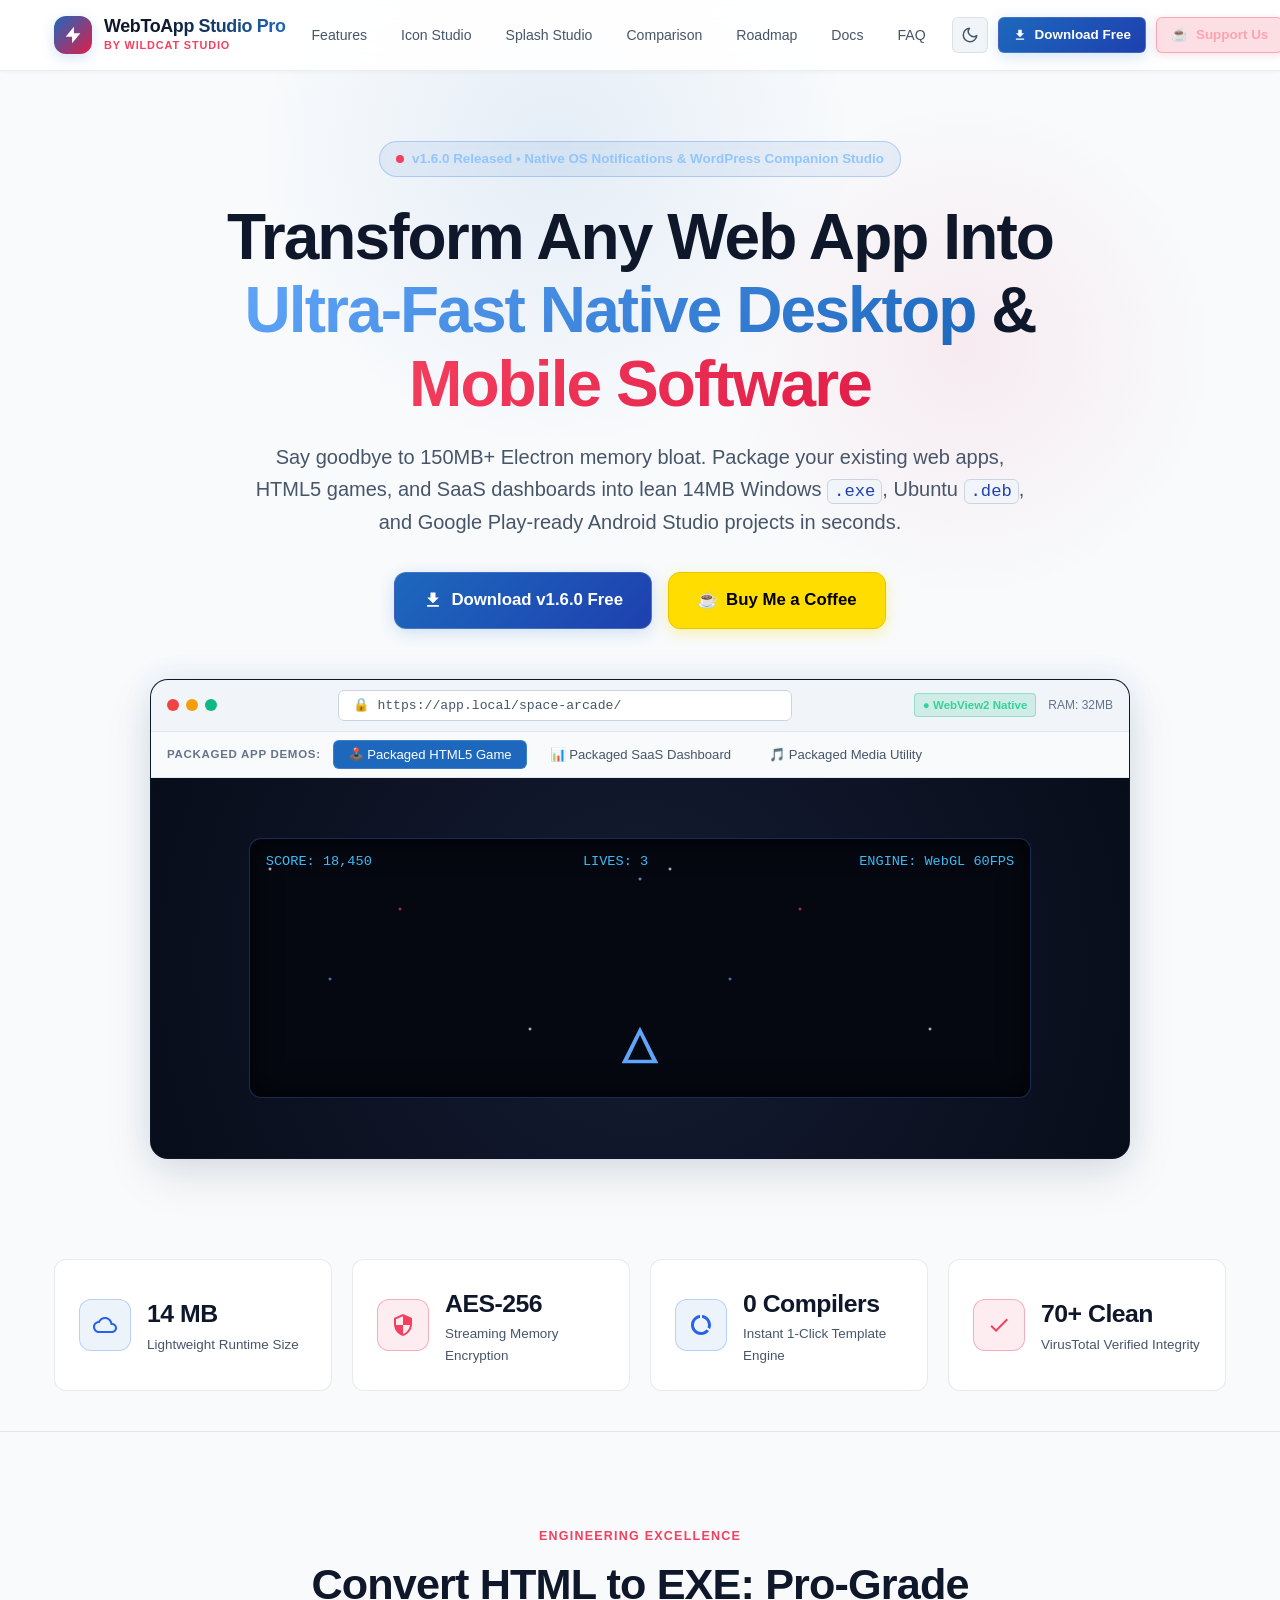
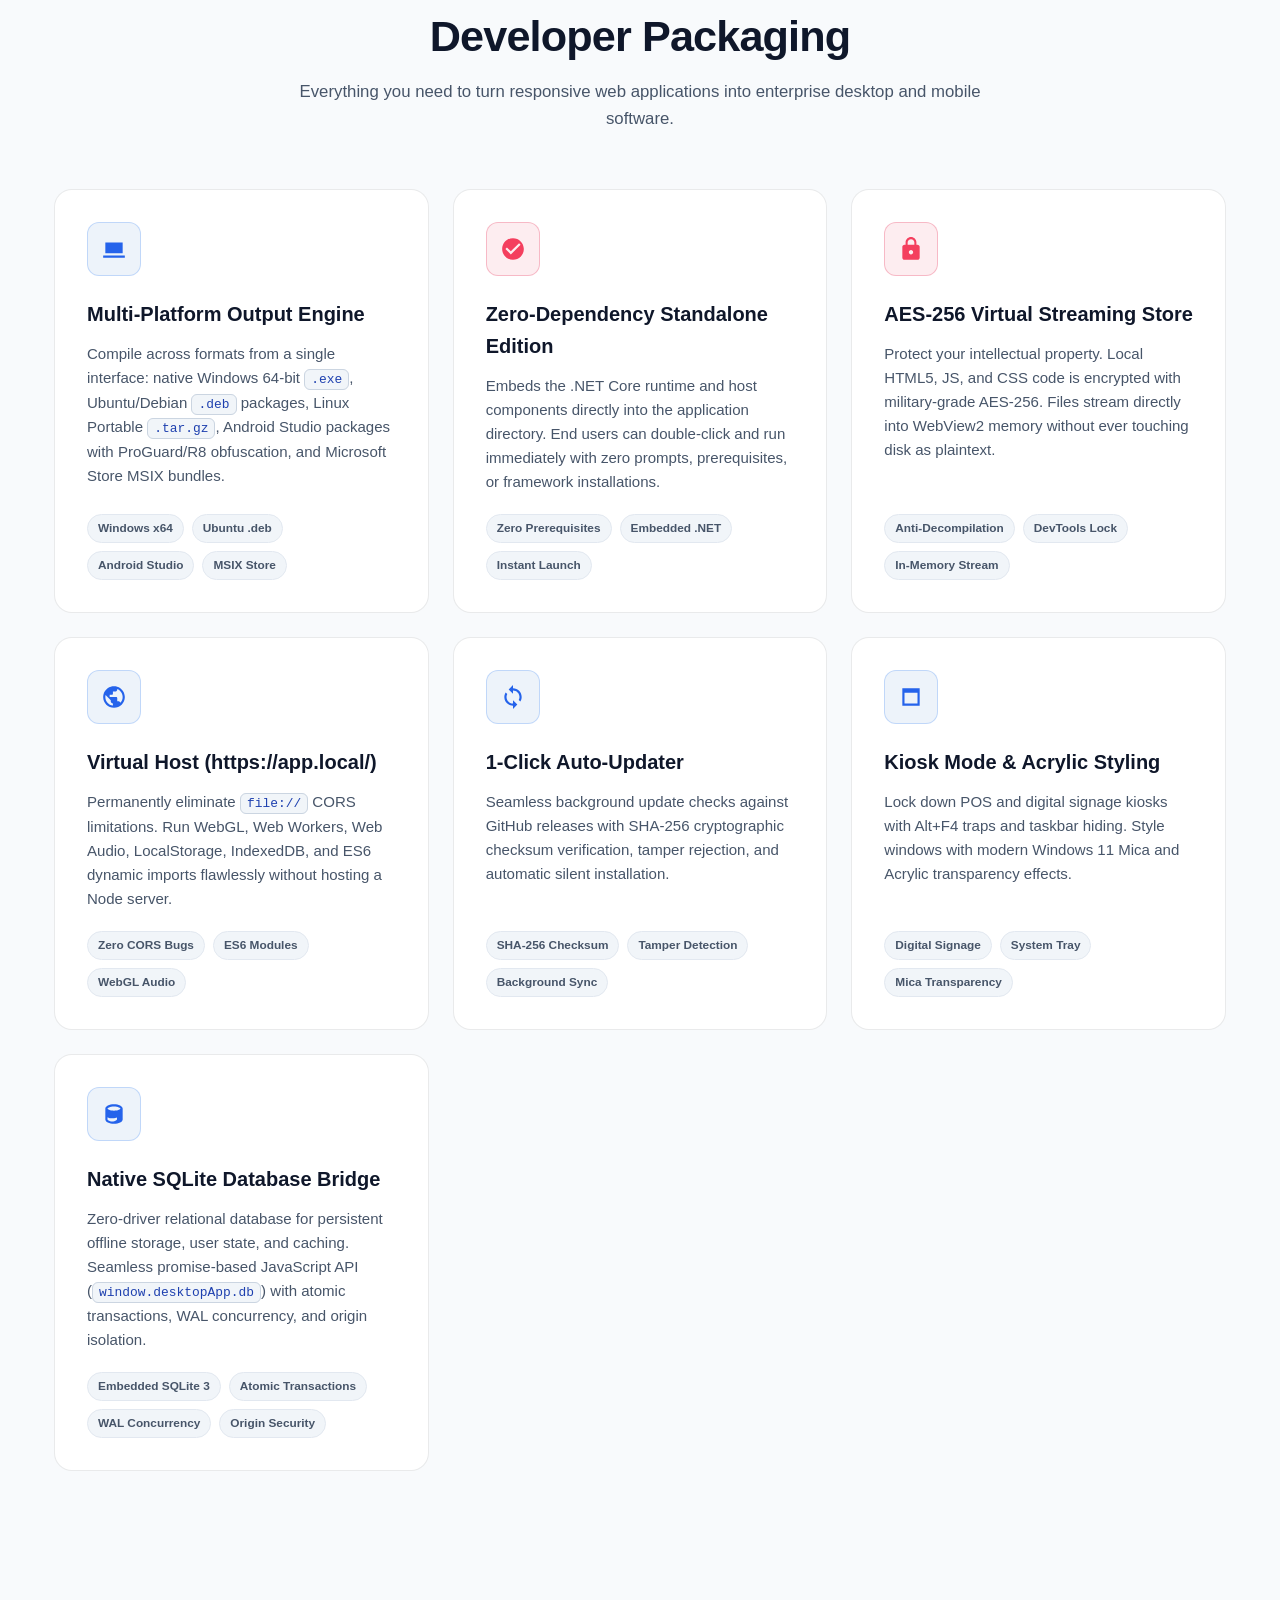
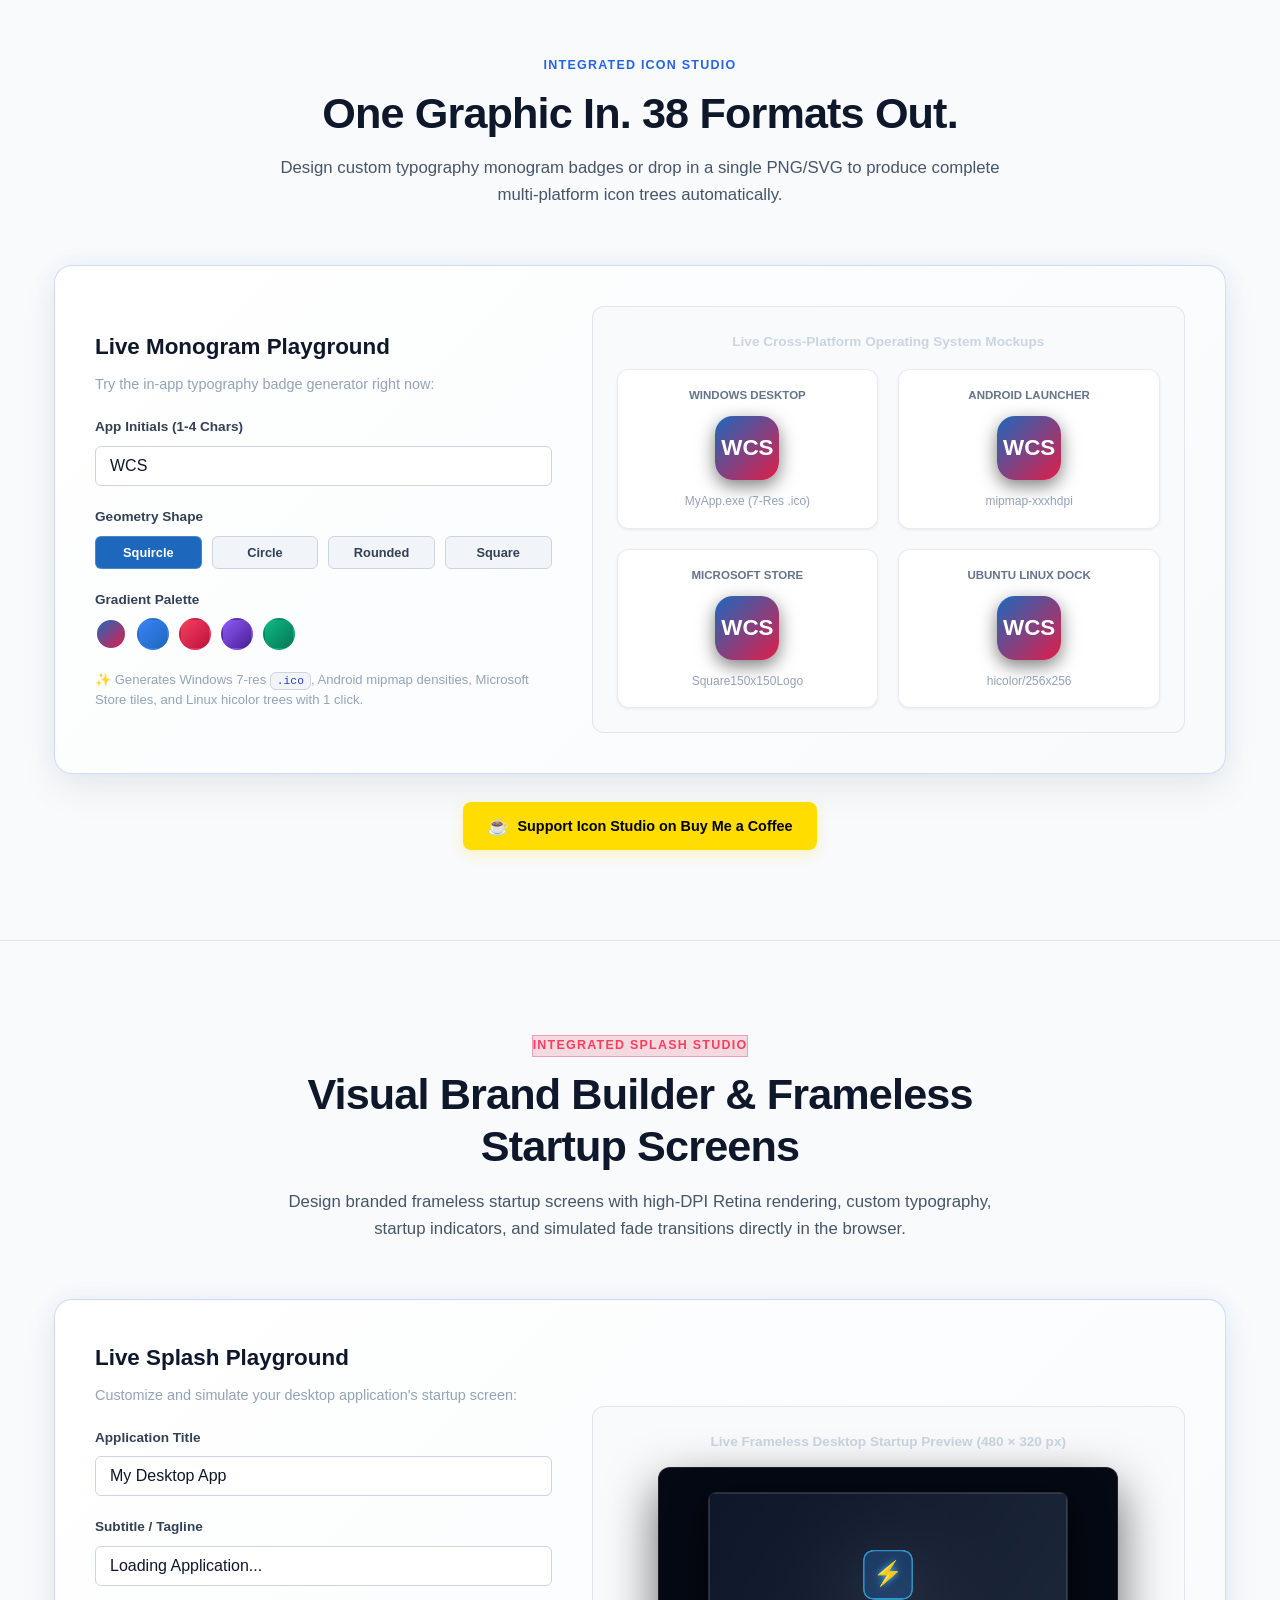
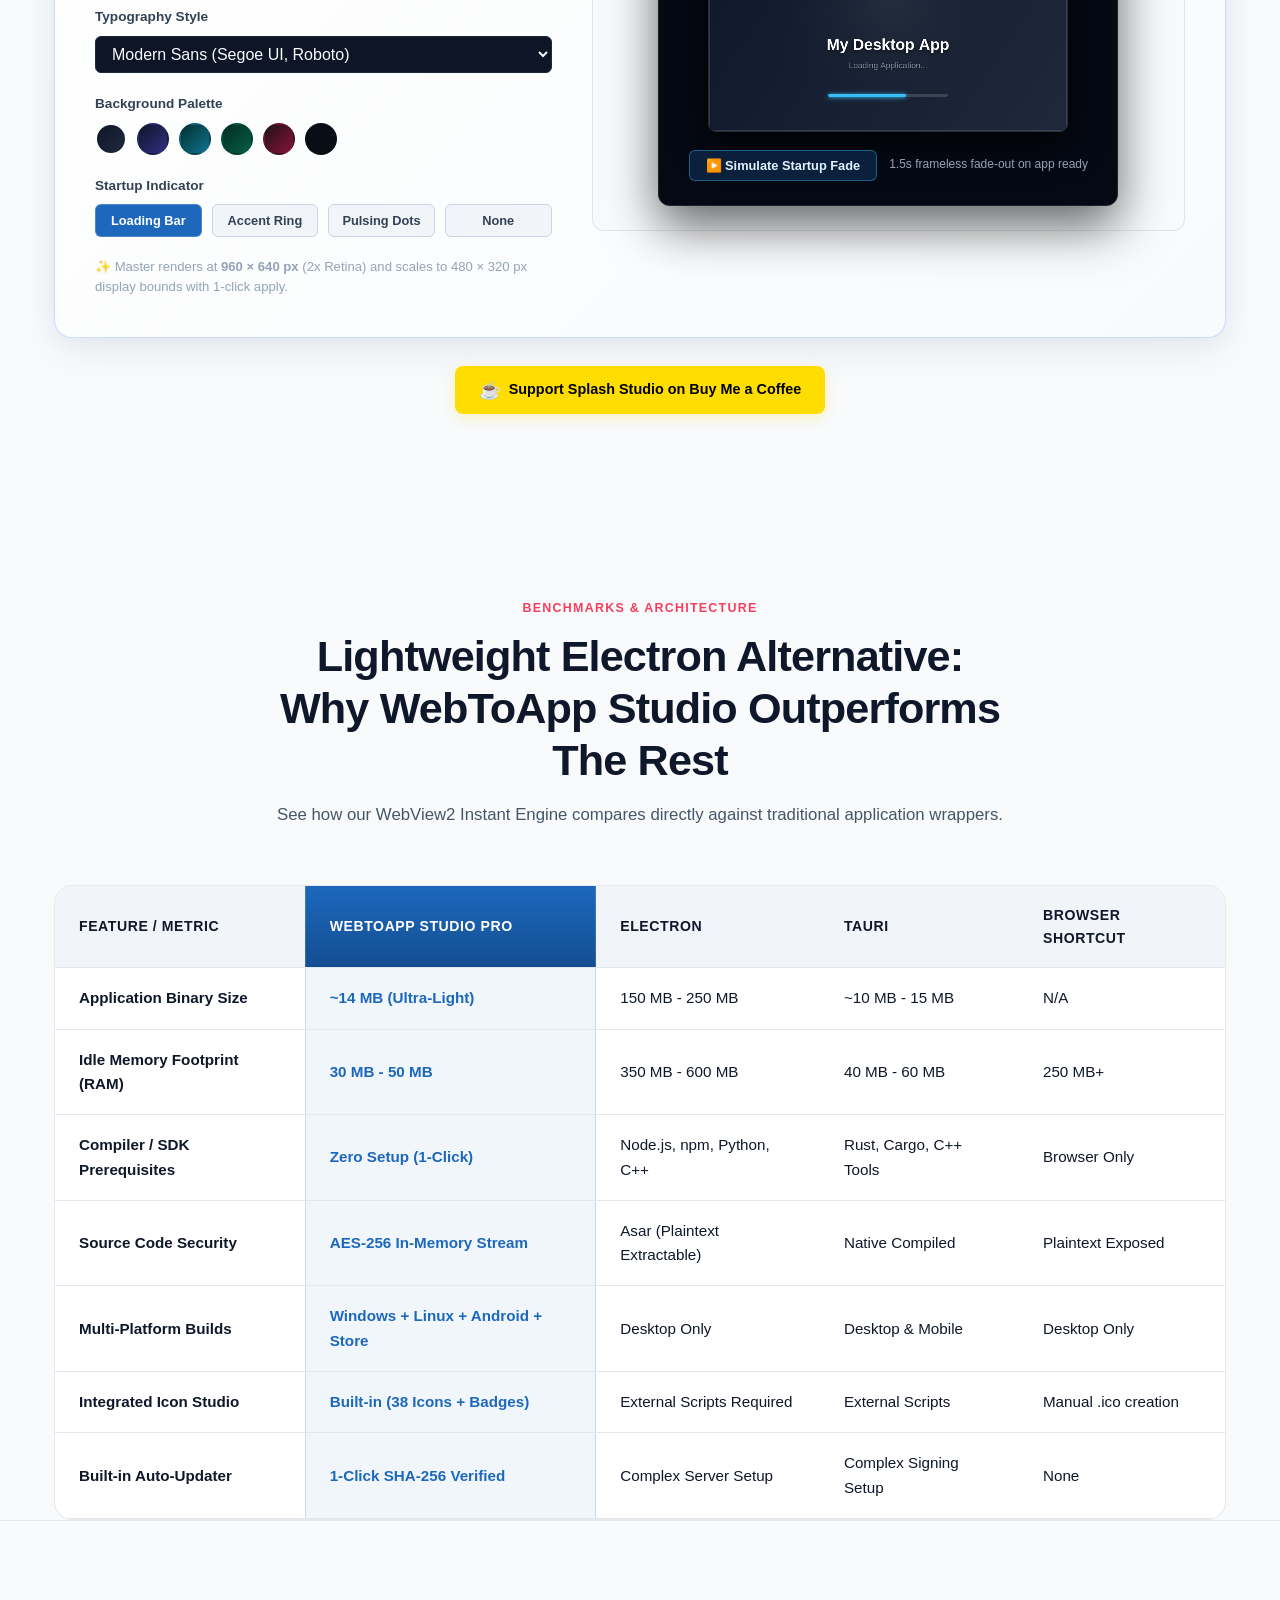
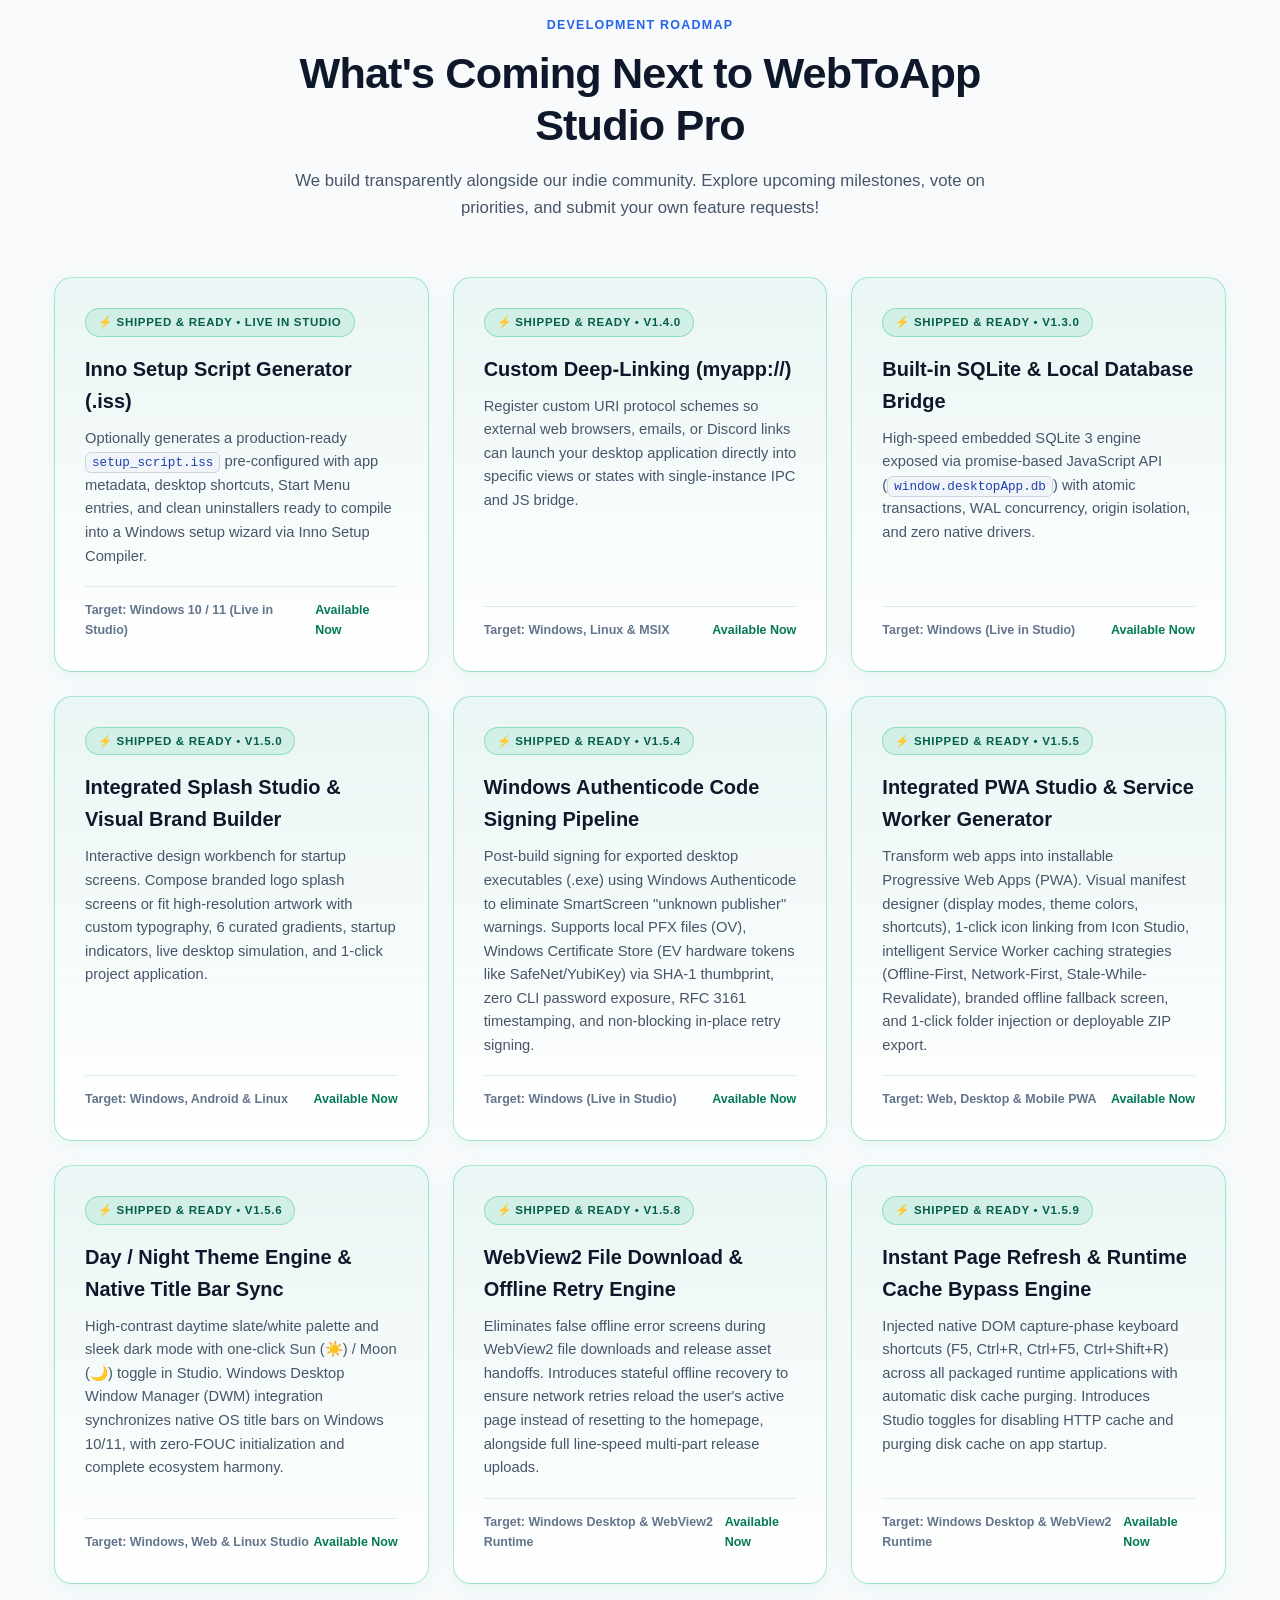
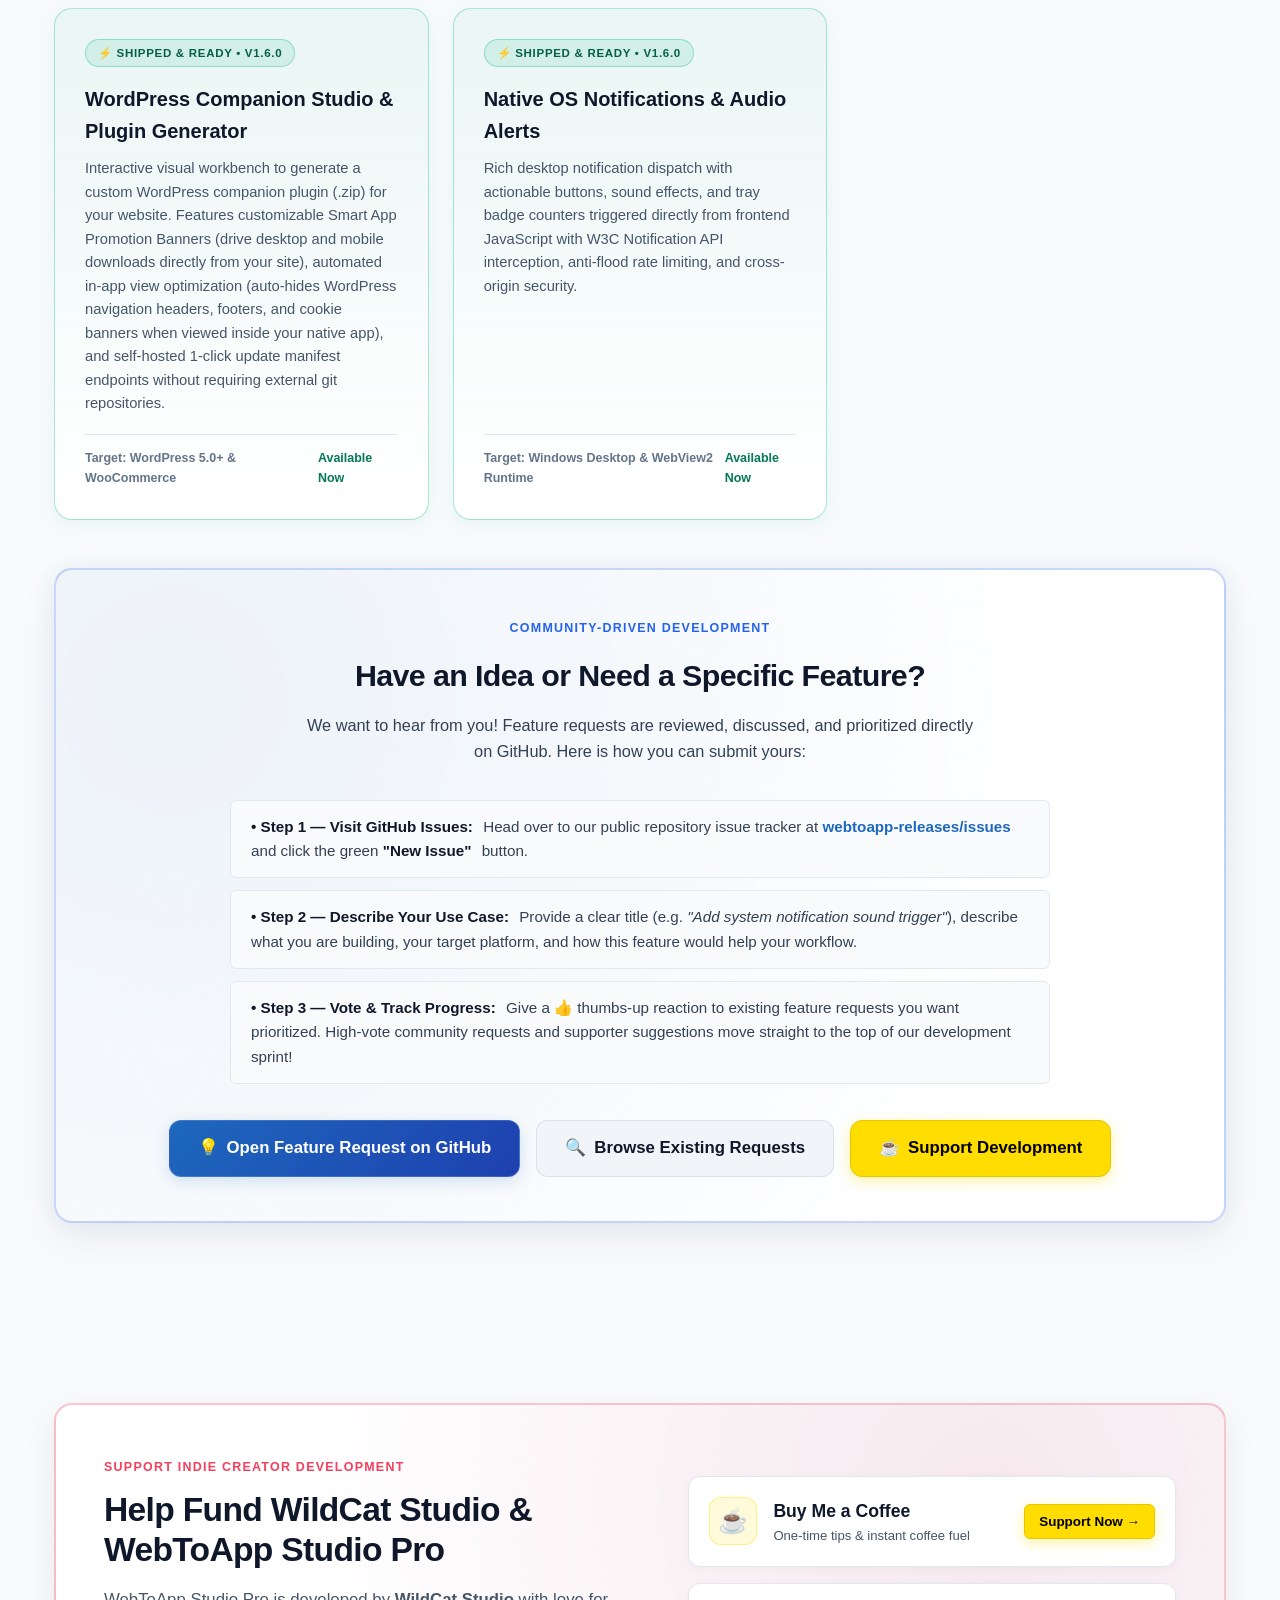
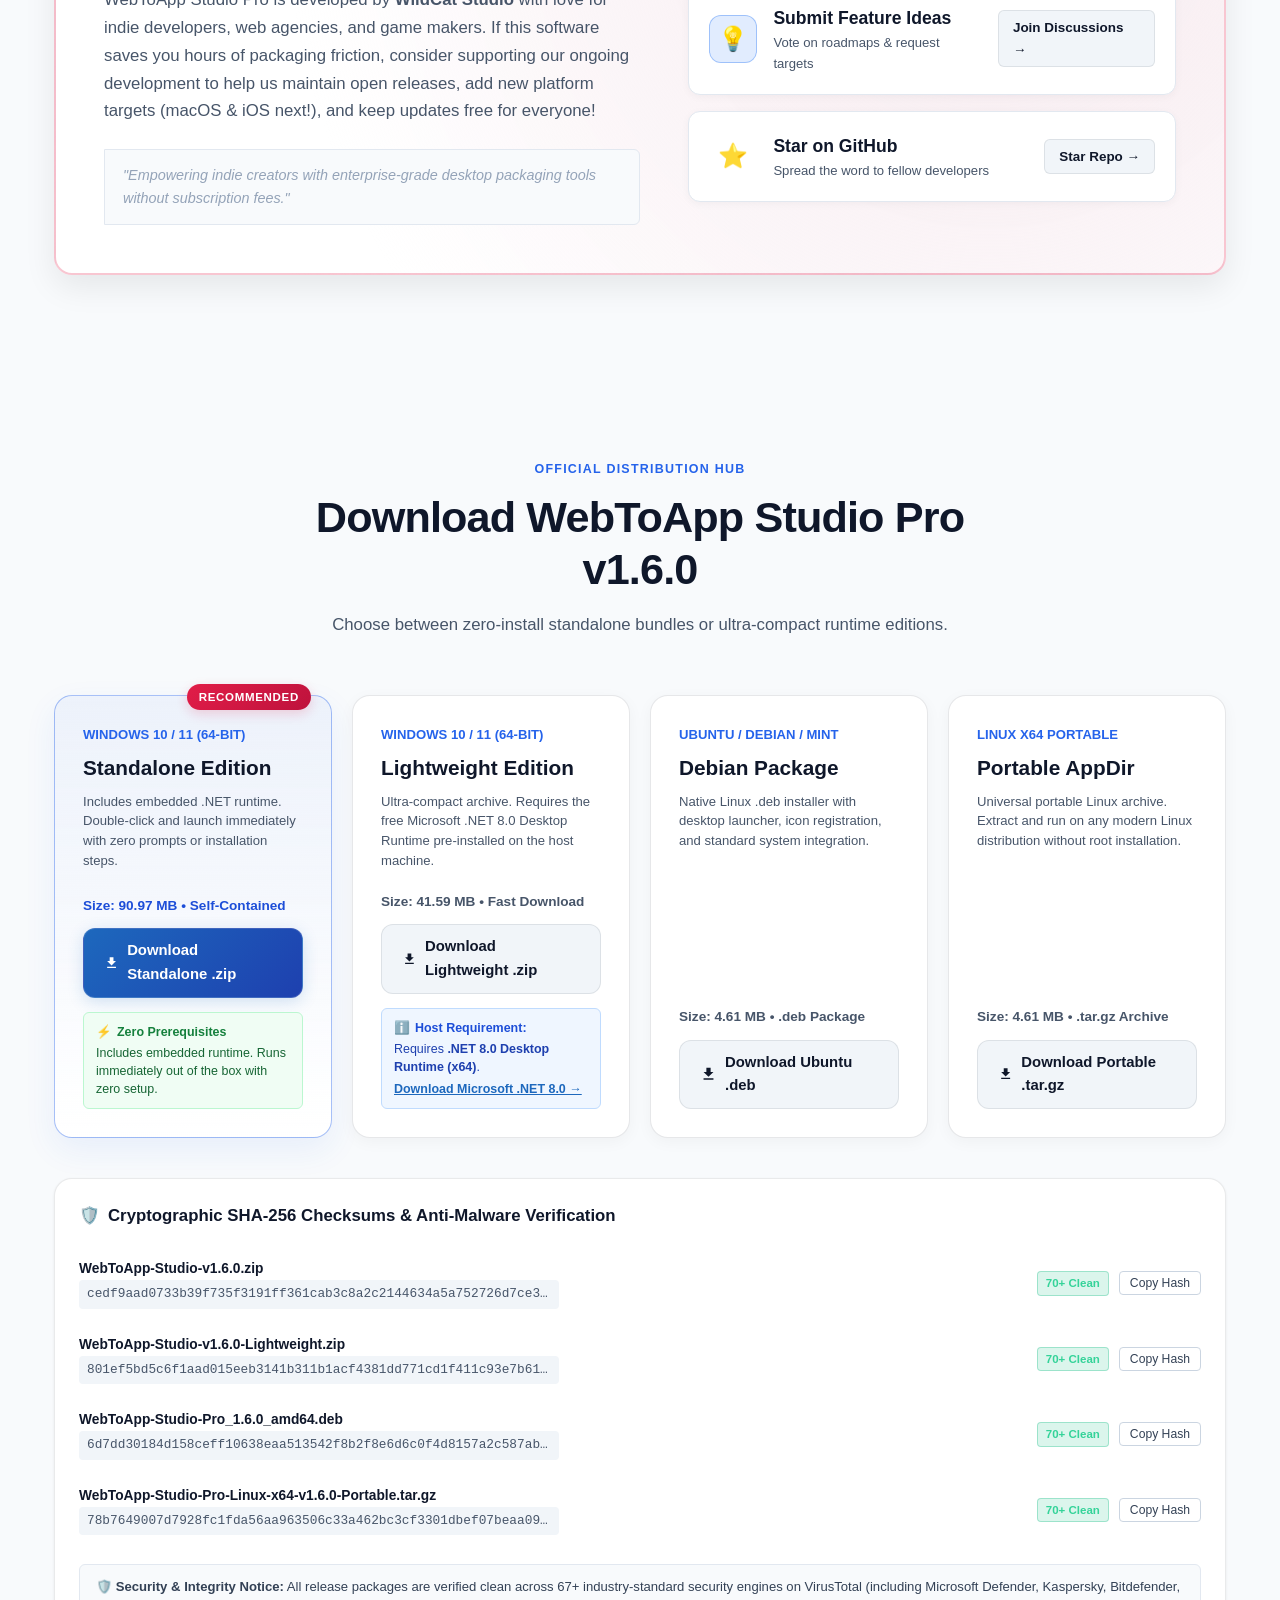
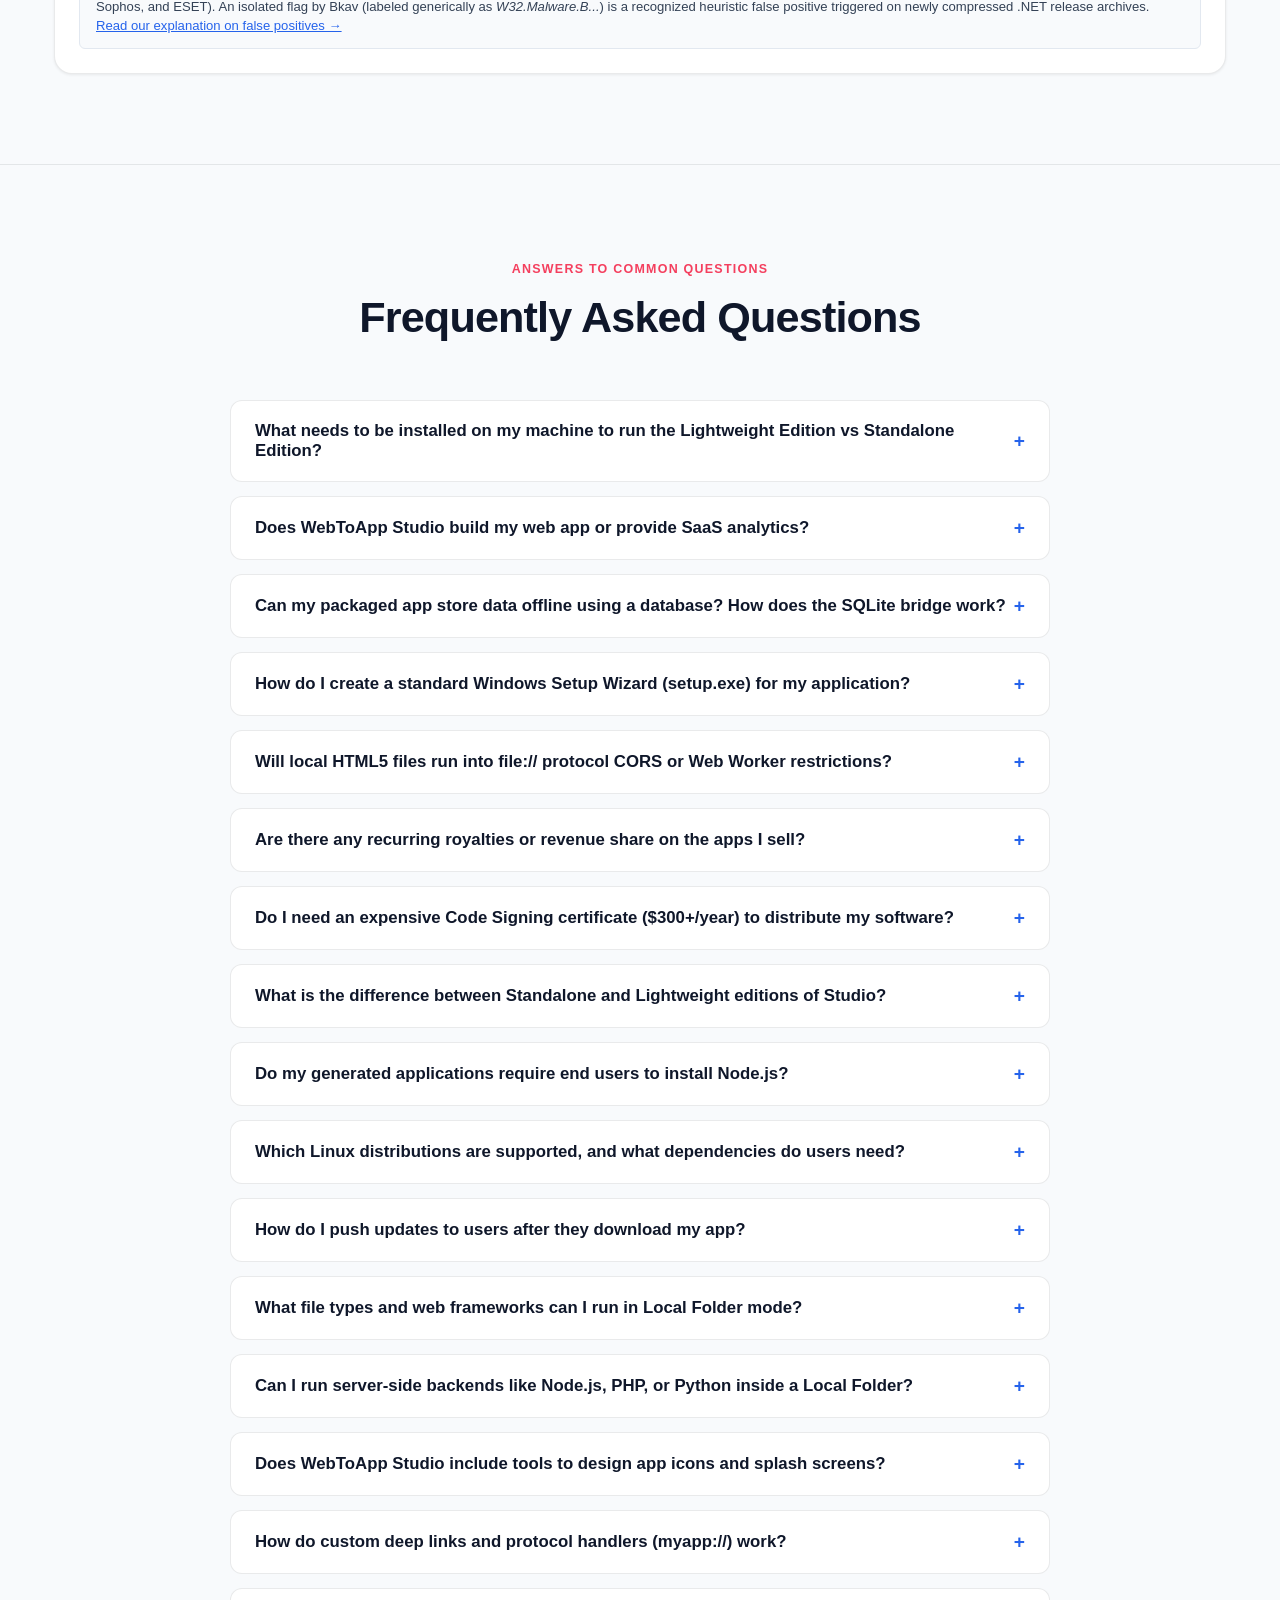
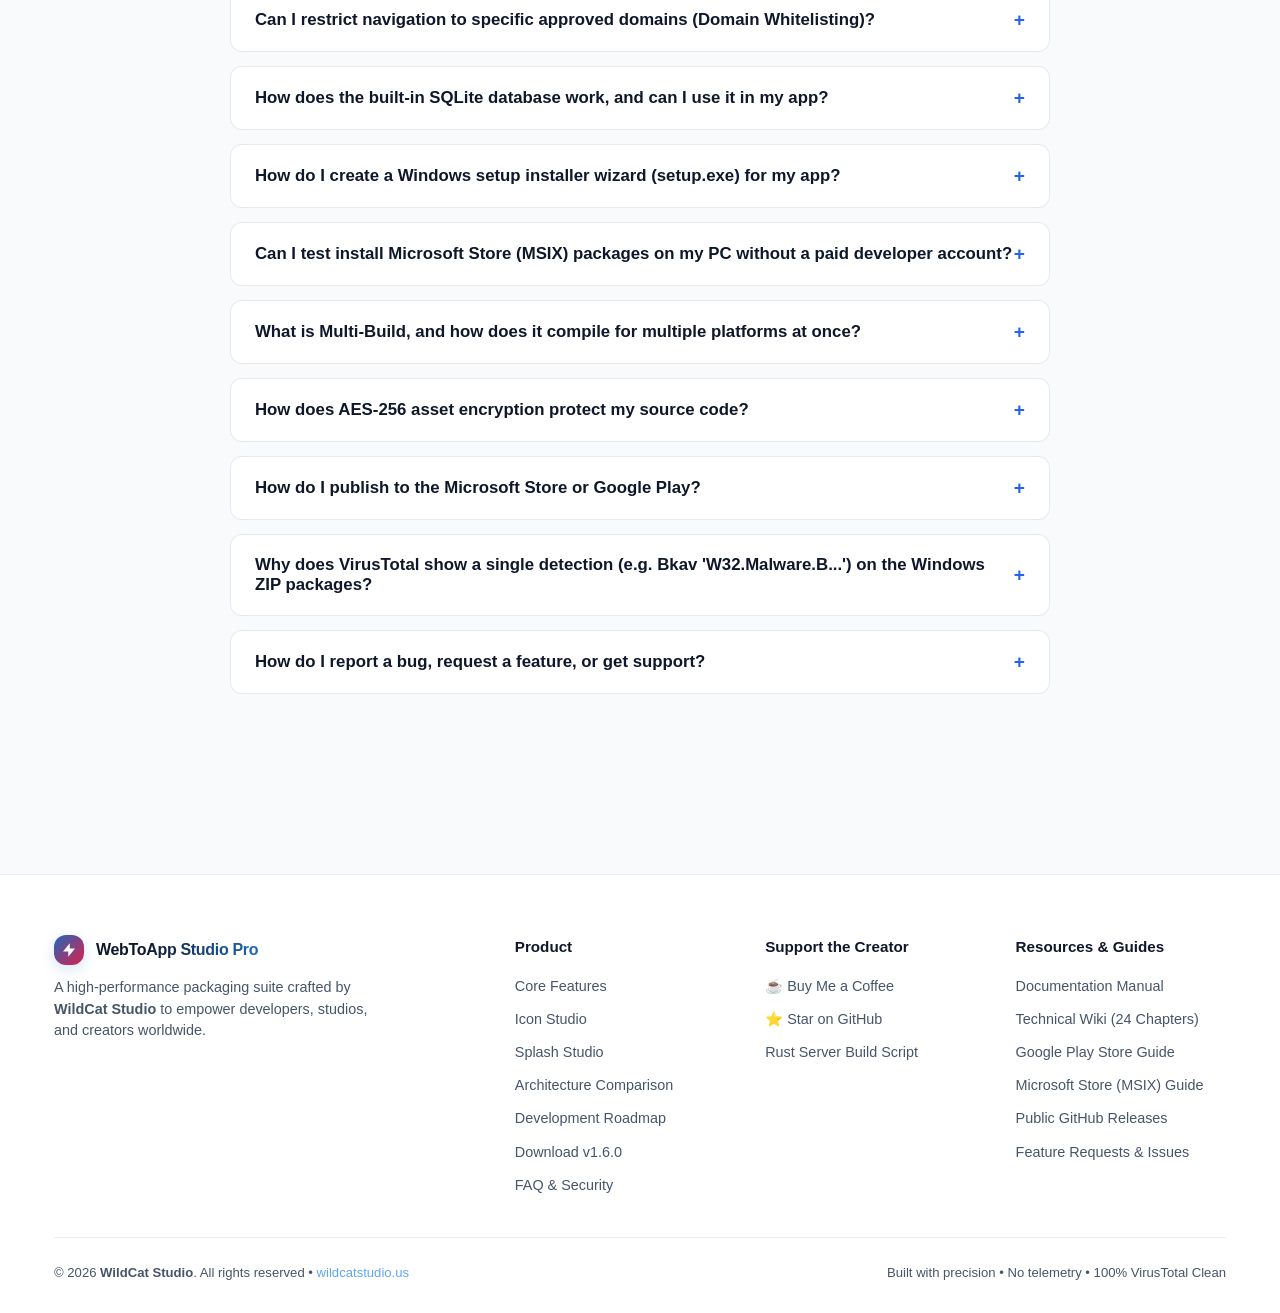
==== commit d821ef6d: "docs: release WebToApp Studio Pro v1.6.0 with Native Notifications and WordPress Companion" ====
--- a/index.html
+++ b/index.html
@@ -91,8 +91,8 @@
       "operatingSystem": "Windows 10, Windows 11, Ubuntu Linux, Debian, Android",
       "applicationCategory": "DeveloperApplication",
       "applicationSubCategory": "Compiler & Desktop App Packaging Suite",
-      "softwareVersion": "1.5.9",
-      "fileSize": "90.93MB",
+      "softwareVersion": "1.6.0",
+      "fileSize": "90.97MB",
       "downloadUrl": "https://github.com/djacidfx/webtoapp-releases/releases/latest",
       "offers": {
         "@type": "Offer",
@@ -385,7 +385,7 @@
       <div class="container">
         <div class="badge-pill">
           <span class="pill-dot"></span>
-          <span>v1.5.9 Released • Instant Page Refresh &amp; Runtime Cache Bypass Engine</span>
+          <span>v1.6.0 Released • Native OS Notifications &amp; WordPress Companion Studio</span>
         </div>
 
         <h1 class="hero-title">
@@ -399,7 +399,7 @@
         <div class="hero-cta-group">
           <a href="#downloads" class="btn btn-primary btn-lg">
             <svg width="20" height="20" viewBox="0 0 24 24" fill="currentColor"><path d="M19 9h-4V3H9v6H5l7 7 7-7zM5 18v2h14v-2H5z"/></svg>
-            Download v1.5.9 Free
+            Download v1.6.0 Free
           </a>
           <a href="https://buymeacoffee.com/wildcatstudio" target="_blank" rel="noopener" class="btn btn-bmac btn-lg">
             <span>☕</span> Buy Me a Coffee
@@ -1002,25 +1002,25 @@
             </div>
           </div>
 
-          <!-- Milestone 5.2: WordPress Companion Studio & 1-Click Plugin Generator (In Development) -->
-          <div class="roadmap-card active-dev">
-            <span class="roadmap-status-badge badge-in-progress">🚀 In Active Development • v1.6.0</span>
+          <!-- Milestone 5.2: WordPress Companion Studio & 1-Click Plugin Generator (Shipped) -->
+          <div class="roadmap-card shipped">
+            <span class="roadmap-status-badge badge-shipped">⚡ Shipped &amp; Ready • v1.6.0</span>
             <h3 class="roadmap-title">WordPress Companion Studio &amp; Plugin Generator</h3>
             <p class="roadmap-desc">Interactive visual workbench to generate a custom WordPress companion plugin (.zip) for your website. Features customizable Smart App Promotion Banners (drive desktop and mobile downloads directly from your site), automated in-app view optimization (auto-hides WordPress navigation headers, footers, and cookie banners when viewed inside your native app), and self-hosted 1-click update manifest endpoints without requiring external git repositories.</p>
             <div class="roadmap-meta">
               <span>Target: WordPress 5.0+ &amp; WooCommerce</span>
-              <span class="roadmap-eta eta-progress">Coming in v1.6.0</span>
-            </div>
-          </div>
-
-          <!-- Milestone 6: Native OS Notifications & Audio Alerts -->
-          <div class="roadmap-card">
-            <span class="roadmap-status-badge badge-community">💡 Major Release • v2.0.0</span>
+              <span class="roadmap-eta eta-shipped">Available Now</span>
+            </div>
+          </div>
+
+          <!-- Milestone 6: Native OS Notifications & Audio Alerts (Shipped) -->
+          <div class="roadmap-card shipped">
+            <span class="roadmap-status-badge badge-shipped">⚡ Shipped &amp; Ready • v1.6.0</span>
             <h3 class="roadmap-title">Native OS Notifications & Audio Alerts</h3>
-            <p class="roadmap-desc">Rich desktop notification dispatch with actionable buttons, sound effects, and tray badge counters triggered directly from frontend JavaScript.</p>
+            <p class="roadmap-desc">Rich desktop notification dispatch with actionable buttons, sound effects, and tray badge counters triggered directly from frontend JavaScript with W3C Notification API interception, anti-flood rate limiting, and cross-origin security.</p>
             <div class="roadmap-meta">
-              <span>Target: Windows & Linux</span>
-              <span class="roadmap-eta eta-planned">Planned for v2.0.0</span>
+              <span>Target: Windows Desktop &amp; WebView2 Runtime</span>
+              <span class="roadmap-eta eta-shipped">Available Now</span>
             </div>
           </div>
         </div>
@@ -1132,7 +1132,7 @@
       <div class="container">
         <div class="section-header">
           <span class="section-tag blue">OFFICIAL DISTRIBUTION HUB</span>
-          <h2 class="section-title">Download WebToApp Studio Pro v1.5.9</h2>
+          <h2 class="section-title">Download WebToApp Studio Pro v1.6.0</h2>
           <p class="section-desc">Choose between zero-install standalone bundles or ultra-compact runtime editions.</p>
         </div>
 
@@ -1143,8 +1143,8 @@
             <span class="pkg-platform">Windows 10 / 11 (64-Bit)</span>
             <h3 class="pkg-title">Standalone Edition</h3>
             <p class="pkg-meta">Includes embedded .NET runtime. Double-click and launch immediately with zero prompts or installation steps.</p>
-            <div class="pkg-size pkg-size-primary">Size: 90.93 MB • Self-Contained</div>
-            <a href="https://github.com/djacidfx/webtoapp-releases/releases/download/v1.5.9/WebToApp-Studio-v1.5.9.zip" class="btn btn-primary" download>
+            <div class="pkg-size pkg-size-primary">Size: 90.97 MB • Self-Contained</div>
+            <a href="https://github.com/djacidfx/webtoapp-releases/releases/download/v1.6.0/WebToApp-Studio-v1.6.0.zip" class="btn btn-primary" download>
               <svg width="18" height="18" viewBox="0 0 24 24" fill="currentColor"><path d="M19 9h-4V3H9v6H5l7 7 7-7zM5 18v2h14v-2H5z"/></svg>
               Download Standalone .zip
             </a>
@@ -1161,8 +1161,8 @@
             <span class="pkg-platform">Windows 10 / 11 (64-Bit)</span>
             <h3 class="pkg-title">Lightweight Edition</h3>
             <p class="pkg-meta">Ultra-compact archive. Requires the free Microsoft .NET 8.0 Desktop Runtime pre-installed on the host machine.</p>
-            <div class="pkg-size">Size: 41.56 MB • Fast Download</div>
-            <a href="https://github.com/djacidfx/webtoapp-releases/releases/download/v1.5.9/WebToApp-Studio-v1.5.9-Lightweight.zip" class="btn btn-secondary" download>
+            <div class="pkg-size">Size: 41.59 MB • Fast Download</div>
+            <a href="https://github.com/djacidfx/webtoapp-releases/releases/download/v1.6.0/WebToApp-Studio-v1.6.0-Lightweight.zip" class="btn btn-secondary" download>
               <svg width="18" height="18" viewBox="0 0 24 24" fill="currentColor"><path d="M19 9h-4V3H9v6H5l7 7 7-7zM5 18v2h14v-2H5z"/></svg>
               Download Lightweight .zip
             </a>
@@ -1182,8 +1182,8 @@
             <span class="pkg-platform">Ubuntu / Debian / Mint</span>
             <h3 class="pkg-title">Debian Package</h3>
             <p class="pkg-meta">Native Linux .deb installer with desktop launcher, icon registration, and standard system integration.</p>
-            <div class="pkg-size">Size: 4.59 MB • .deb Package</div>
-            <a href="https://github.com/djacidfx/webtoapp-releases/releases/download/v1.5.9/WebToApp-Studio-Pro_1.5.9_amd64.deb" class="btn btn-secondary" download>
+            <div class="pkg-size">Size: 4.61 MB • .deb Package</div>
+            <a href="https://github.com/djacidfx/webtoapp-releases/releases/download/v1.6.0/WebToApp-Studio-Pro_1.6.0_amd64.deb" class="btn btn-secondary" download>
               <svg width="18" height="18" viewBox="0 0 24 24" fill="currentColor"><path d="M19 9h-4V3H9v6H5l7 7 7-7zM5 18v2h14v-2H5z"/></svg>
               Download Ubuntu .deb
             </a>
@@ -1194,8 +1194,8 @@
             <span class="pkg-platform">Linux x64 Portable</span>
             <h3 class="pkg-title">Portable AppDir</h3>
             <p class="pkg-meta">Universal portable Linux archive. Extract and run on any modern Linux distribution without root installation.</p>
-            <div class="pkg-size">Size: 4.59 MB • .tar.gz Archive</div>
-            <a href="https://github.com/djacidfx/webtoapp-releases/releases/download/v1.5.9/WebToApp-Studio-Pro-Linux-x64-v1.5.9-Portable.tar.gz" class="btn btn-secondary" download>
+            <div class="pkg-size">Size: 4.61 MB • .tar.gz Archive</div>
+            <a href="https://github.com/djacidfx/webtoapp-releases/releases/download/v1.6.0/WebToApp-Studio-Pro-Linux-x64-v1.6.0-Portable.tar.gz" class="btn btn-secondary" download>
               <svg width="18" height="18" viewBox="0 0 24 24" fill="currentColor"><path d="M19 9h-4V3H9v6H5l7 7 7-7zM5 18v2h14v-2H5z"/></svg>
               Download Portable .tar.gz
             </a>
@@ -1210,45 +1210,45 @@
 
           <div class="hash-row">
             <div>
-              <div class="hash-filename">WebToApp-Studio-v1.5.9.zip</div>
-              <div class="hash-code">5dc83d266a35aff497f3b6ec87bbbf680d8042fd27f211ef39a71eebf5783ec8</div>
+              <div class="hash-filename">WebToApp-Studio-v1.6.0.zip</div>
+              <div class="hash-code">cedf9aad0733b39f735f3191ff361cab3c8a2c2144634a5a752726d7ce33ea3d</div>
             </div>
             <div style="display:flex;gap:10px;align-items:center;">
-              <a href="https://www.virustotal.com/gui/file/5dc83d266a35aff497f3b6ec87bbbf680d8042fd27f211ef39a71eebf5783ec8" target="_blank" rel="noopener" class="status-badge" style="text-decoration:none;">70+ Clean</a>
-              <button class="copy-hash-btn" data-hash="5dc83d266a35aff497f3b6ec87bbbf680d8042fd27f211ef39a71eebf5783ec8">Copy Hash</button>
+              <a href="https://www.virustotal.com/gui/file/cedf9aad0733b39f735f3191ff361cab3c8a2c2144634a5a752726d7ce33ea3d" target="_blank" rel="noopener" class="status-badge" style="text-decoration:none;">70+ Clean</a>
+              <button class="copy-hash-btn" data-hash="cedf9aad0733b39f735f3191ff361cab3c8a2c2144634a5a752726d7ce33ea3d">Copy Hash</button>
             </div>
           </div>
 
           <div class="hash-row">
             <div>
-              <div class="hash-filename">WebToApp-Studio-v1.5.9-Lightweight.zip</div>
-              <div class="hash-code">5b3fca4a325343ab932719acafee76bc0de1c33ebe4daa3947eacd90b9d63ae6</div>
+              <div class="hash-filename">WebToApp-Studio-v1.6.0-Lightweight.zip</div>
+              <div class="hash-code">801ef5bd5c6f1aad015eeb3141b311b1acf4381dd771cd1f411c93e7b61d61af</div>
             </div>
             <div style="display:flex;gap:10px;align-items:center;">
-              <a href="https://www.virustotal.com/gui/file/5b3fca4a325343ab932719acafee76bc0de1c33ebe4daa3947eacd90b9d63ae6" target="_blank" rel="noopener" class="status-badge" style="text-decoration:none;">70+ Clean</a>
-              <button class="copy-hash-btn" data-hash="5b3fca4a325343ab932719acafee76bc0de1c33ebe4daa3947eacd90b9d63ae6">Copy Hash</button>
+              <a href="https://www.virustotal.com/gui/file/801ef5bd5c6f1aad015eeb3141b311b1acf4381dd771cd1f411c93e7b61d61af" target="_blank" rel="noopener" class="status-badge" style="text-decoration:none;">70+ Clean</a>
+              <button class="copy-hash-btn" data-hash="801ef5bd5c6f1aad015eeb3141b311b1acf4381dd771cd1f411c93e7b61d61af">Copy Hash</button>
             </div>
           </div>
 
           <div class="hash-row">
             <div>
-              <div class="hash-filename">WebToApp-Studio-Pro_1.5.9_amd64.deb</div>
-              <div class="hash-code">dea4977b66e92493add701b251f6f77dab8738a67d93174f7f5c423397185d45</div>
+              <div class="hash-filename">WebToApp-Studio-Pro_1.6.0_amd64.deb</div>
+              <div class="hash-code">6d7dd30184d158ceff10638eaa513542f8b2f8e6d6c0f4d8157a2c587abf7016</div>
             </div>
             <div style="display:flex;gap:10px;align-items:center;">
-              <a href="https://www.virustotal.com/gui/file/dea4977b66e92493add701b251f6f77dab8738a67d93174f7f5c423397185d45" target="_blank" rel="noopener" class="status-badge" style="text-decoration:none;">70+ Clean</a>
-              <button class="copy-hash-btn" data-hash="dea4977b66e92493add701b251f6f77dab8738a67d93174f7f5c423397185d45">Copy Hash</button>
+              <a href="https://www.virustotal.com/gui/file/6d7dd30184d158ceff10638eaa513542f8b2f8e6d6c0f4d8157a2c587abf7016" target="_blank" rel="noopener" class="status-badge" style="text-decoration:none;">70+ Clean</a>
+              <button class="copy-hash-btn" data-hash="6d7dd30184d158ceff10638eaa513542f8b2f8e6d6c0f4d8157a2c587abf7016">Copy Hash</button>
             </div>
           </div>
 
           <div class="hash-row">
             <div>
-              <div class="hash-filename">WebToApp-Studio-Pro-Linux-x64-v1.5.9-Portable.tar.gz</div>
-              <div class="hash-code">0fd3ce1513d524b11b7154f84258c01ef00a746f1c89c1ac15f9b2465263aade</div>
+              <div class="hash-filename">WebToApp-Studio-Pro-Linux-x64-v1.6.0-Portable.tar.gz</div>
+              <div class="hash-code">78b7649007d7928fc1fda56aa963506c33a462bc3cf3301dbef07beaa09a46b2</div>
             </div>
             <div style="display:flex;gap:10px;align-items:center;">
-              <a href="https://www.virustotal.com/gui/file/0fd3ce1513d524b11b7154f84258c01ef00a746f1c89c1ac15f9b2465263aade" target="_blank" rel="noopener" class="status-badge" style="text-decoration:none;">70+ Clean</a>
-              <button class="copy-hash-btn" data-hash="0fd3ce1513d524b11b7154f84258c01ef00a746f1c89c1ac15f9b2465263aade">Copy Hash</button>
+              <a href="https://www.virustotal.com/gui/file/78b7649007d7928fc1fda56aa963506c33a462bc3cf3301dbef07beaa09a46b2" target="_blank" rel="noopener" class="status-badge" style="text-decoration:none;">70+ Clean</a>
+              <button class="copy-hash-btn" data-hash="78b7649007d7928fc1fda56aa963506c33a462bc3cf3301dbef07beaa09a46b2">Copy Hash</button>
             </div>
           </div>
 
@@ -1630,7 +1630,7 @@
             <li><a href="#splash-studio" class="footer-link">Splash Studio</a></li>
             <li><a href="#comparison" class="footer-link">Architecture Comparison</a></li>
             <li><a href="#roadmap" class="footer-link">Development Roadmap</a></li>
-            <li><a href="#downloads" class="footer-link">Download v1.5.9</a></li>
+            <li><a href="#downloads" class="footer-link">Download v1.6.0</a></li>
             <li><a href="#faq" class="footer-link">FAQ &amp; Security</a></li>
           </ul>
         </div>
@@ -1648,7 +1648,7 @@
           <h4>Resources & Guides</h4>
           <ul class="footer-links">
             <li><a href="docs/index.html" class="footer-link">Documentation Manual</a></li>
-            <li><a href="https://github.com/djacidfx/webtoapp-releases/wiki" target="_blank" rel="noopener" class="footer-link">Technical Wiki (22 Chapters)</a></li>
+            <li><a href="https://github.com/djacidfx/webtoapp-releases/wiki" target="_blank" rel="noopener" class="footer-link">Technical Wiki (24 Chapters)</a></li>
             <li><a href="docs/google-play-guide.html" class="footer-link">Google Play Store Guide</a></li>
             <li><a href="docs/microsoft-store-guide.html" class="footer-link">Microsoft Store (MSIX) Guide</a></li>
             <li><a href="https://github.com/djacidfx/webtoapp-releases" target="_blank" rel="noopener" class="footer-link">Public GitHub Releases</a></li>
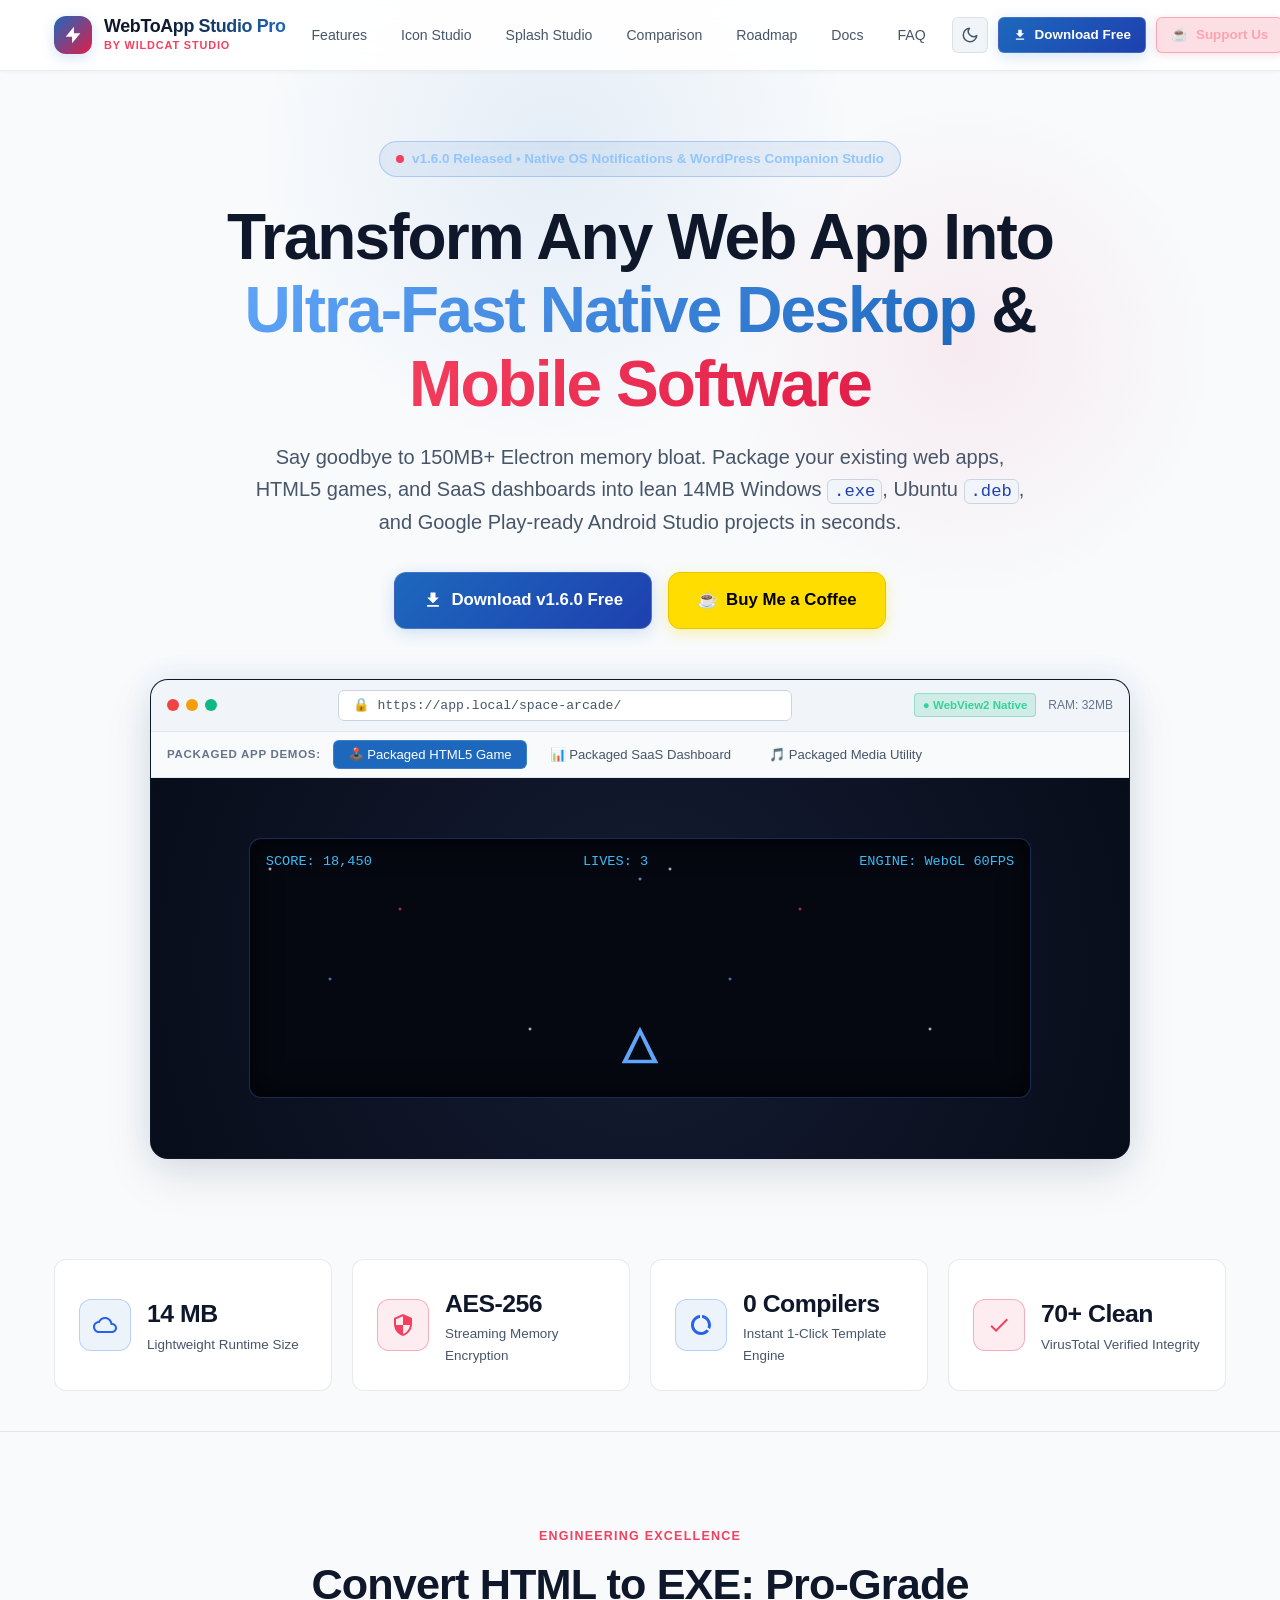
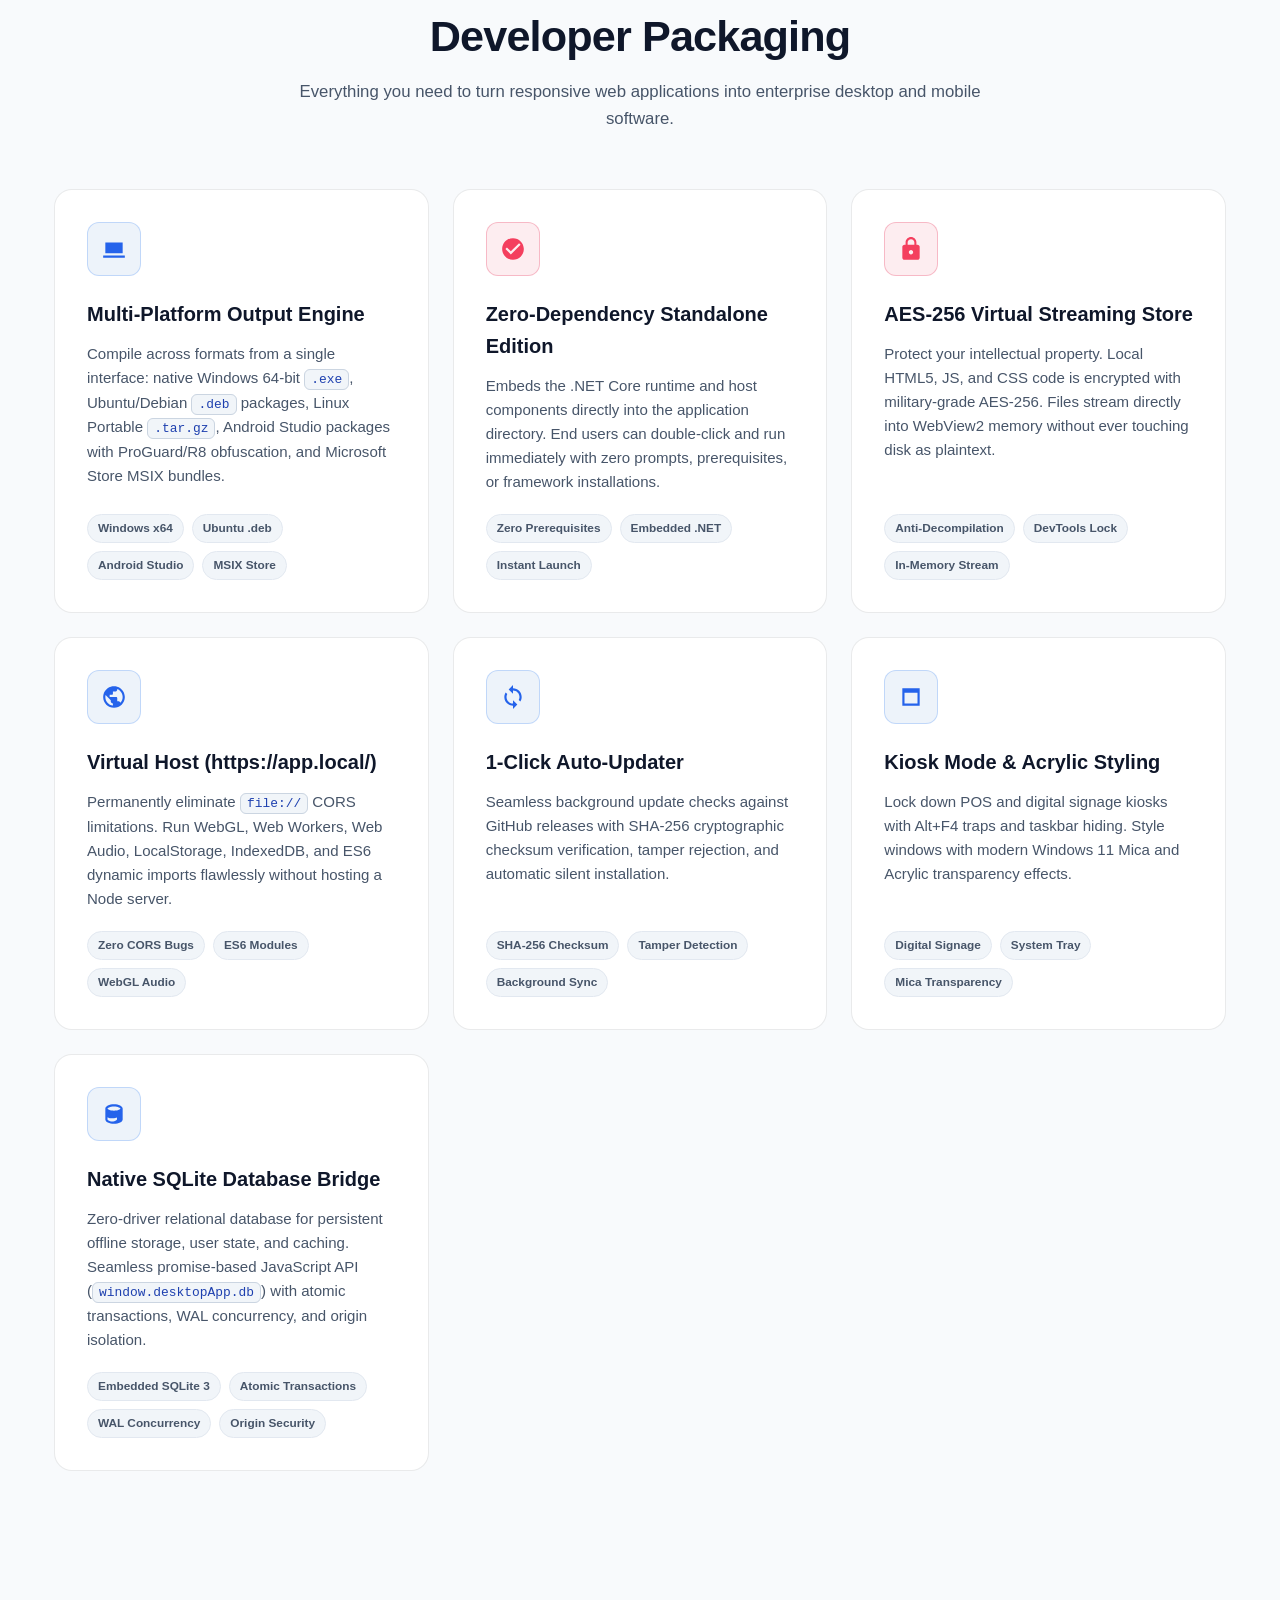
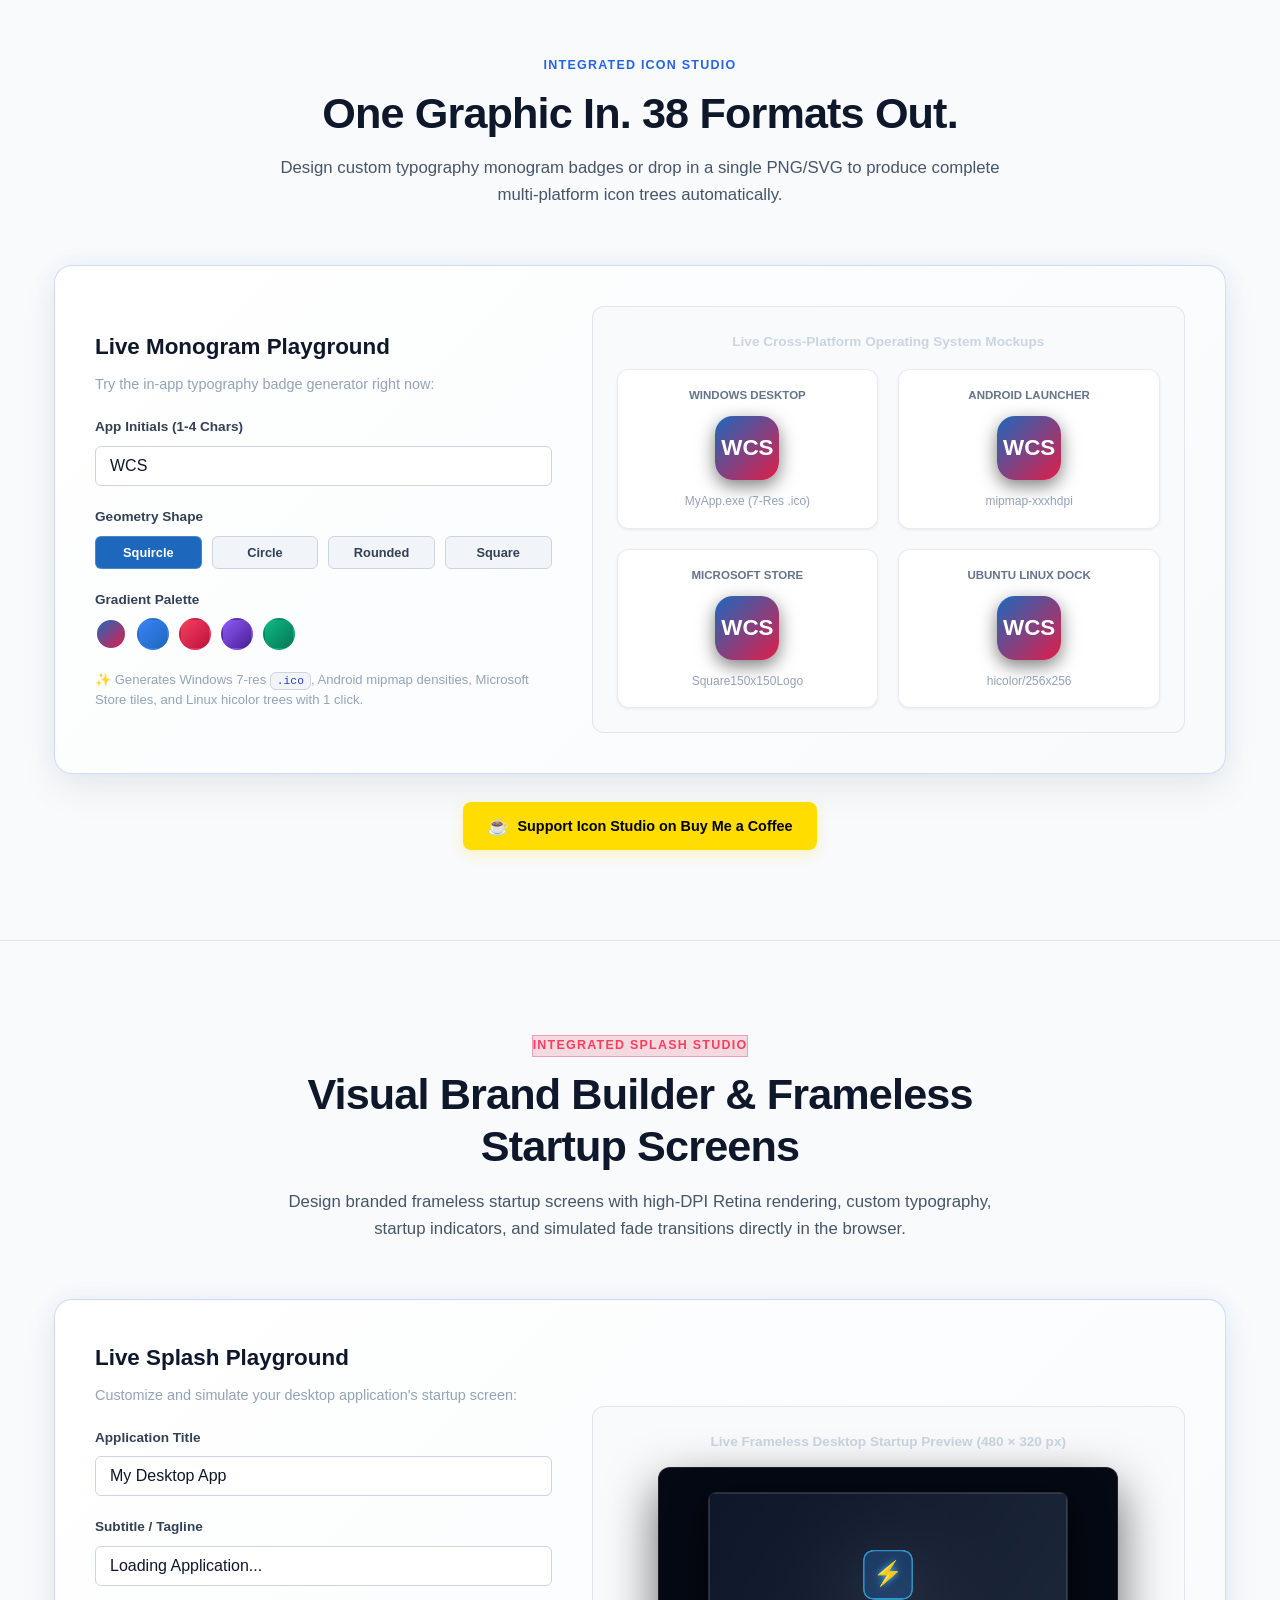
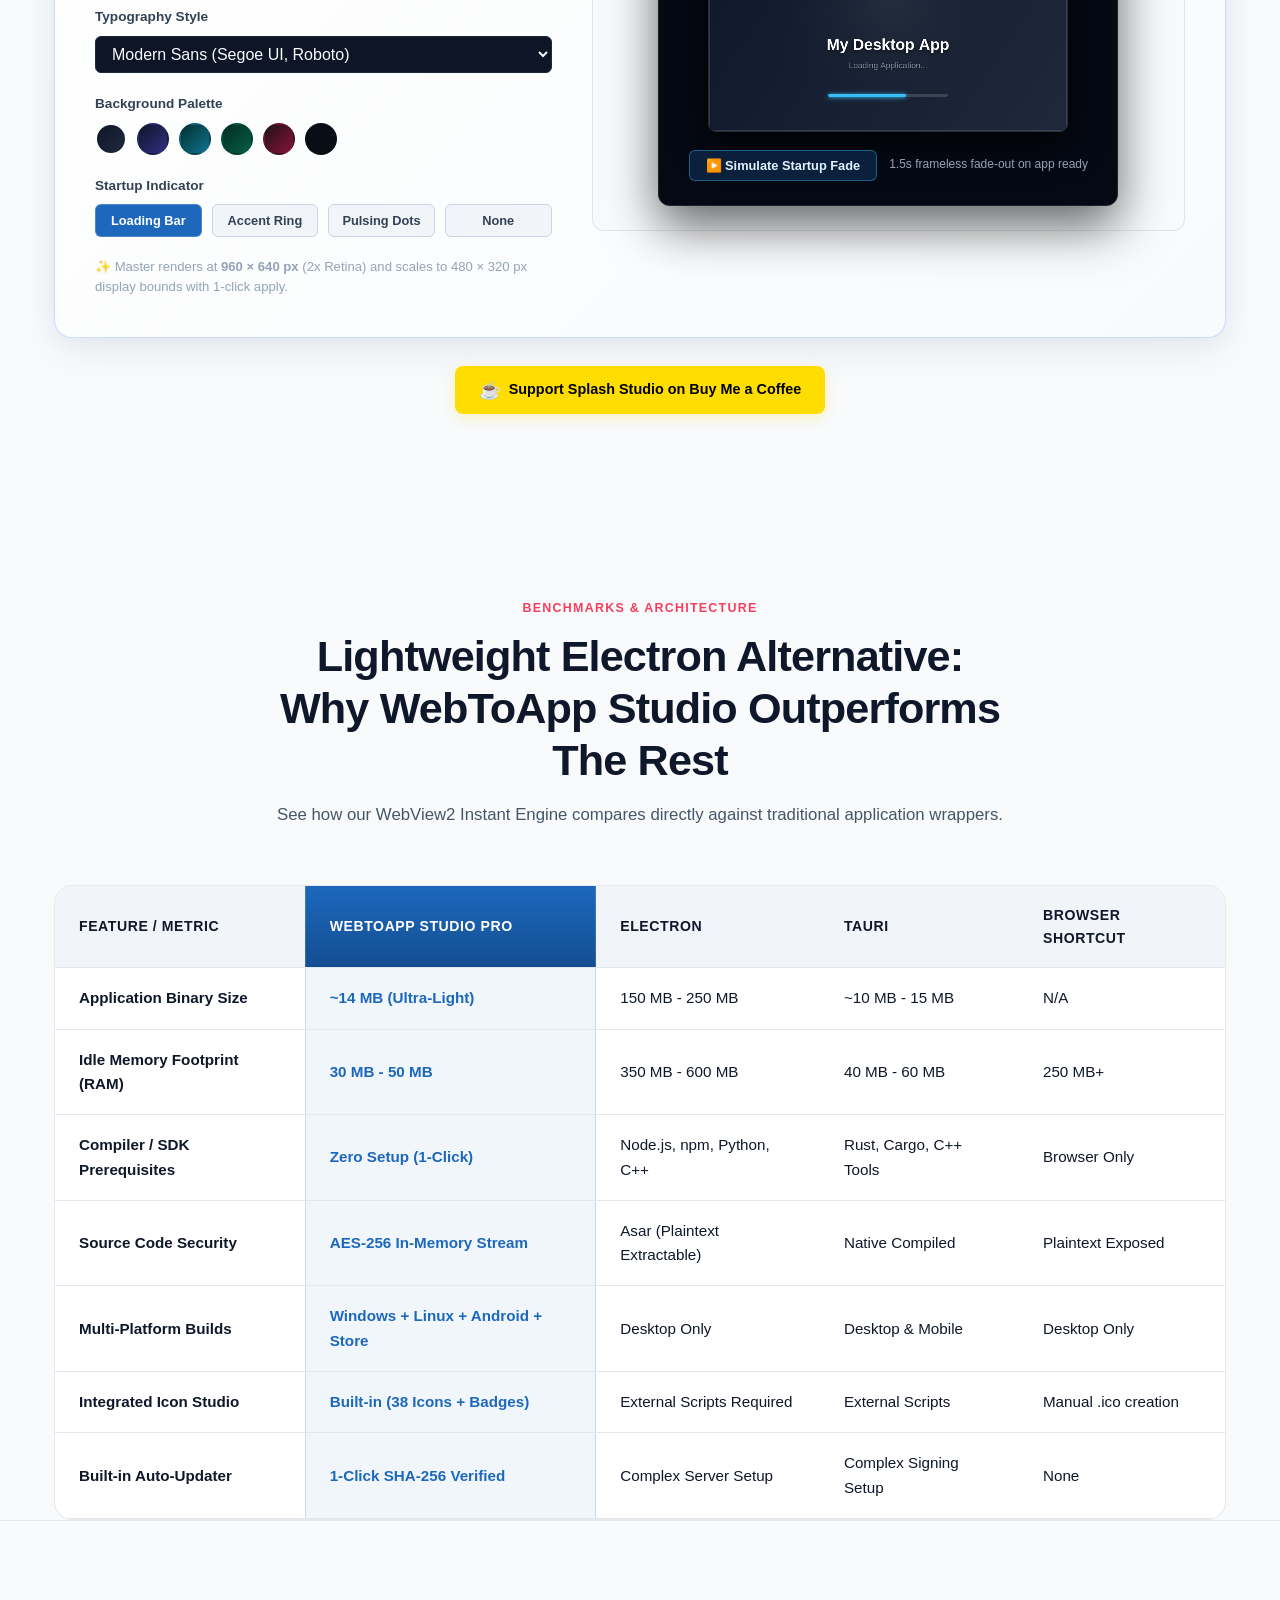
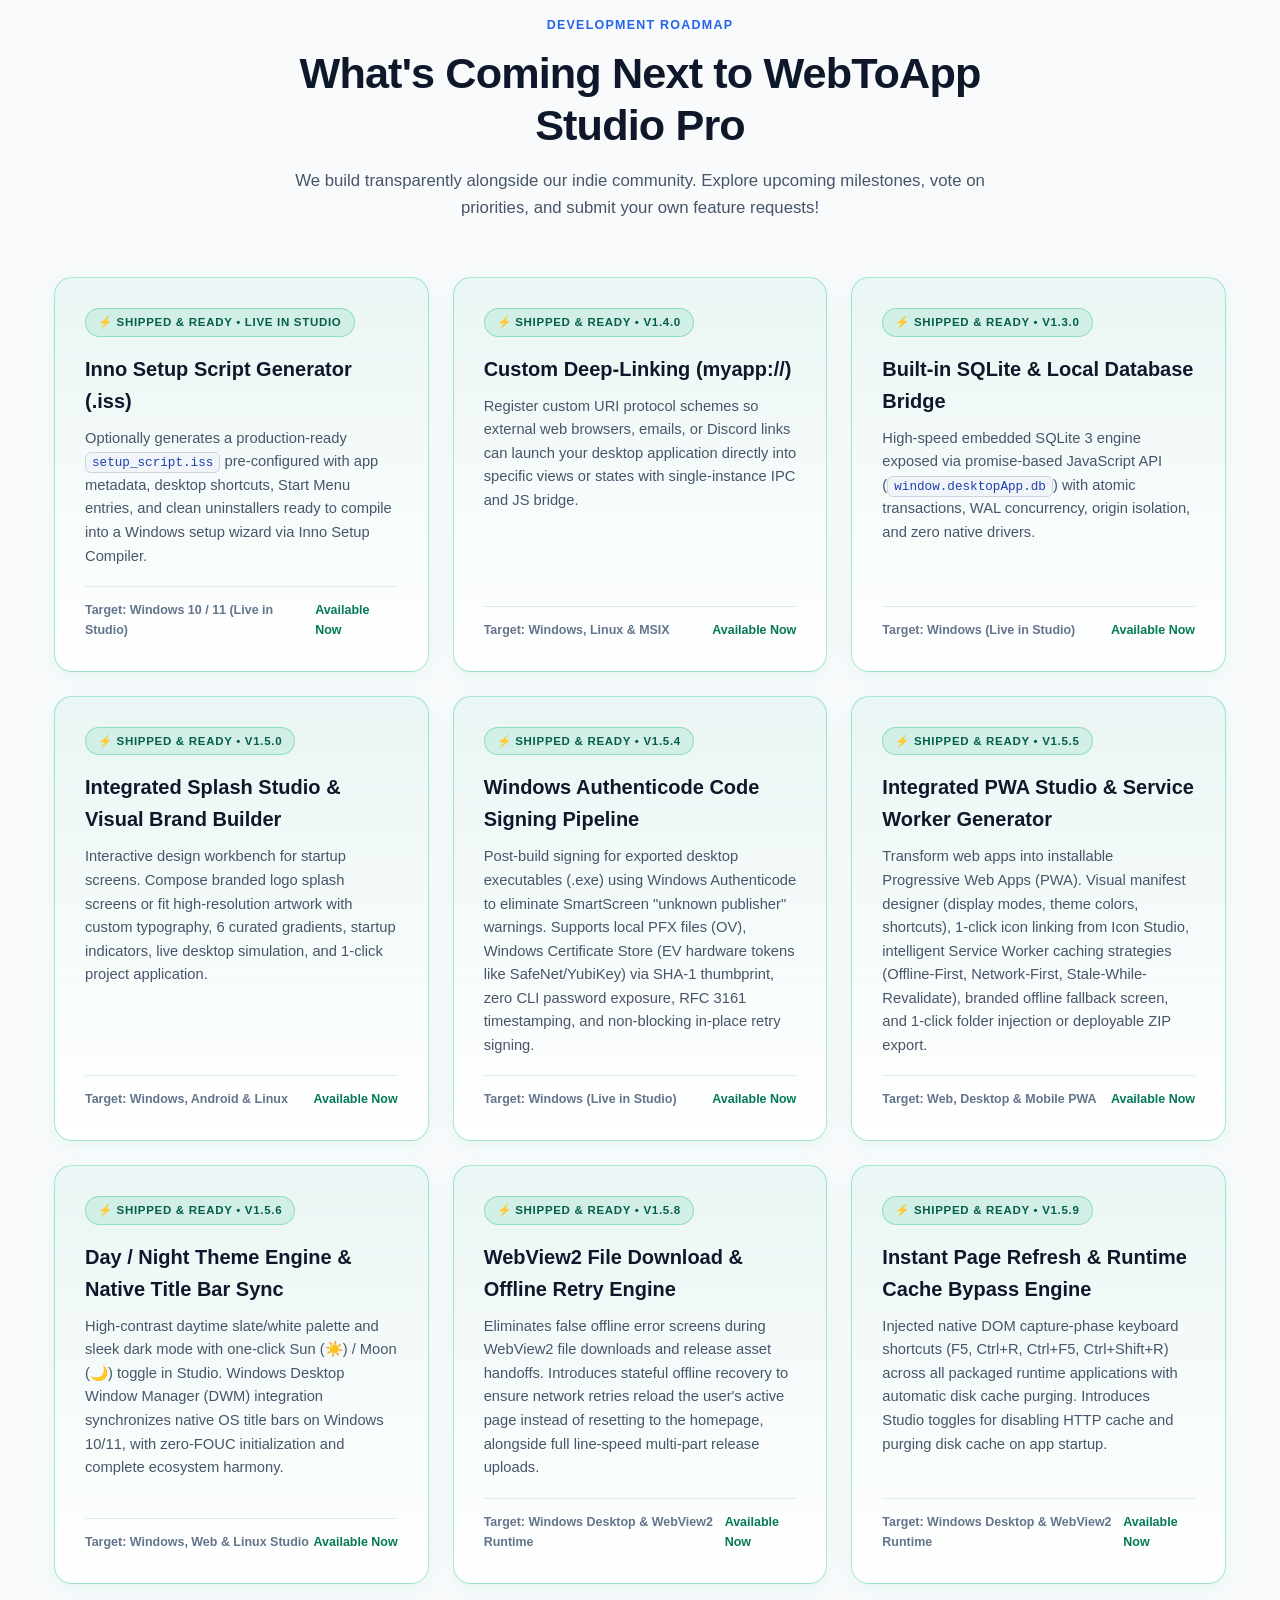
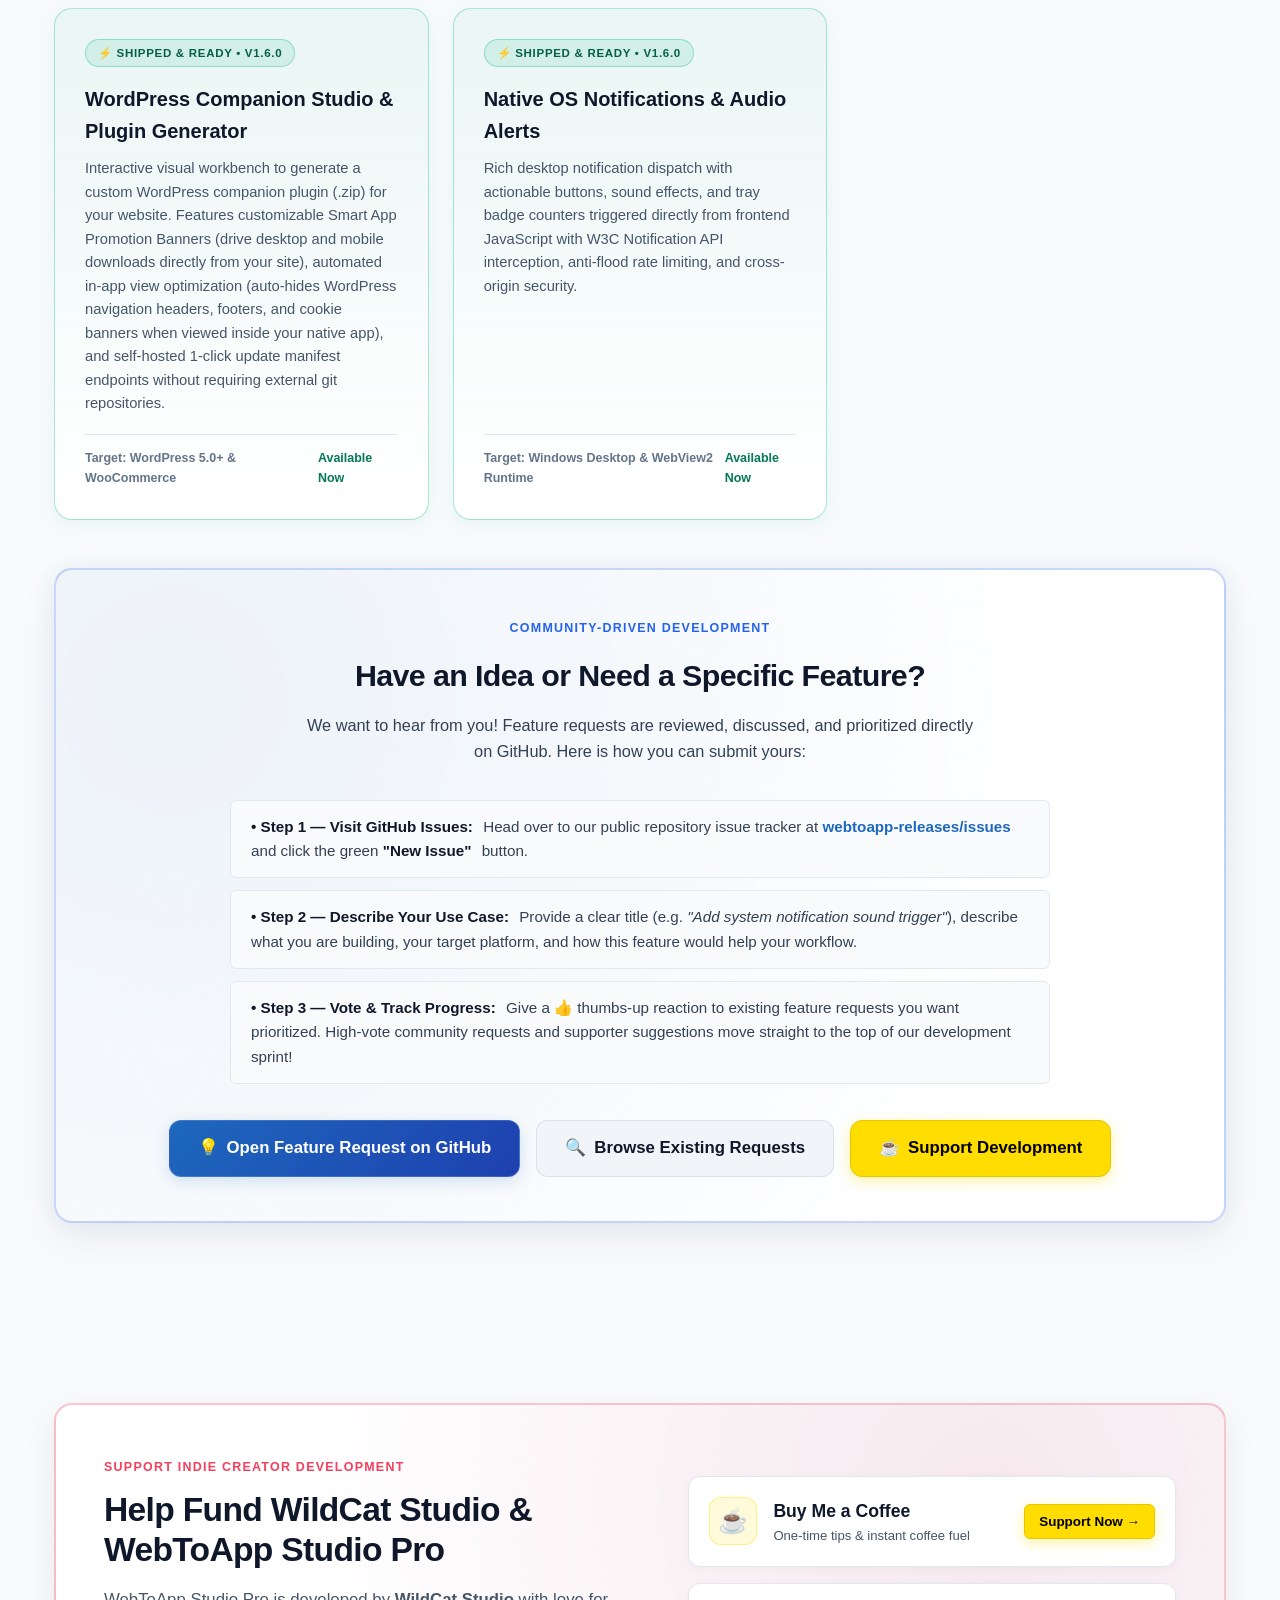
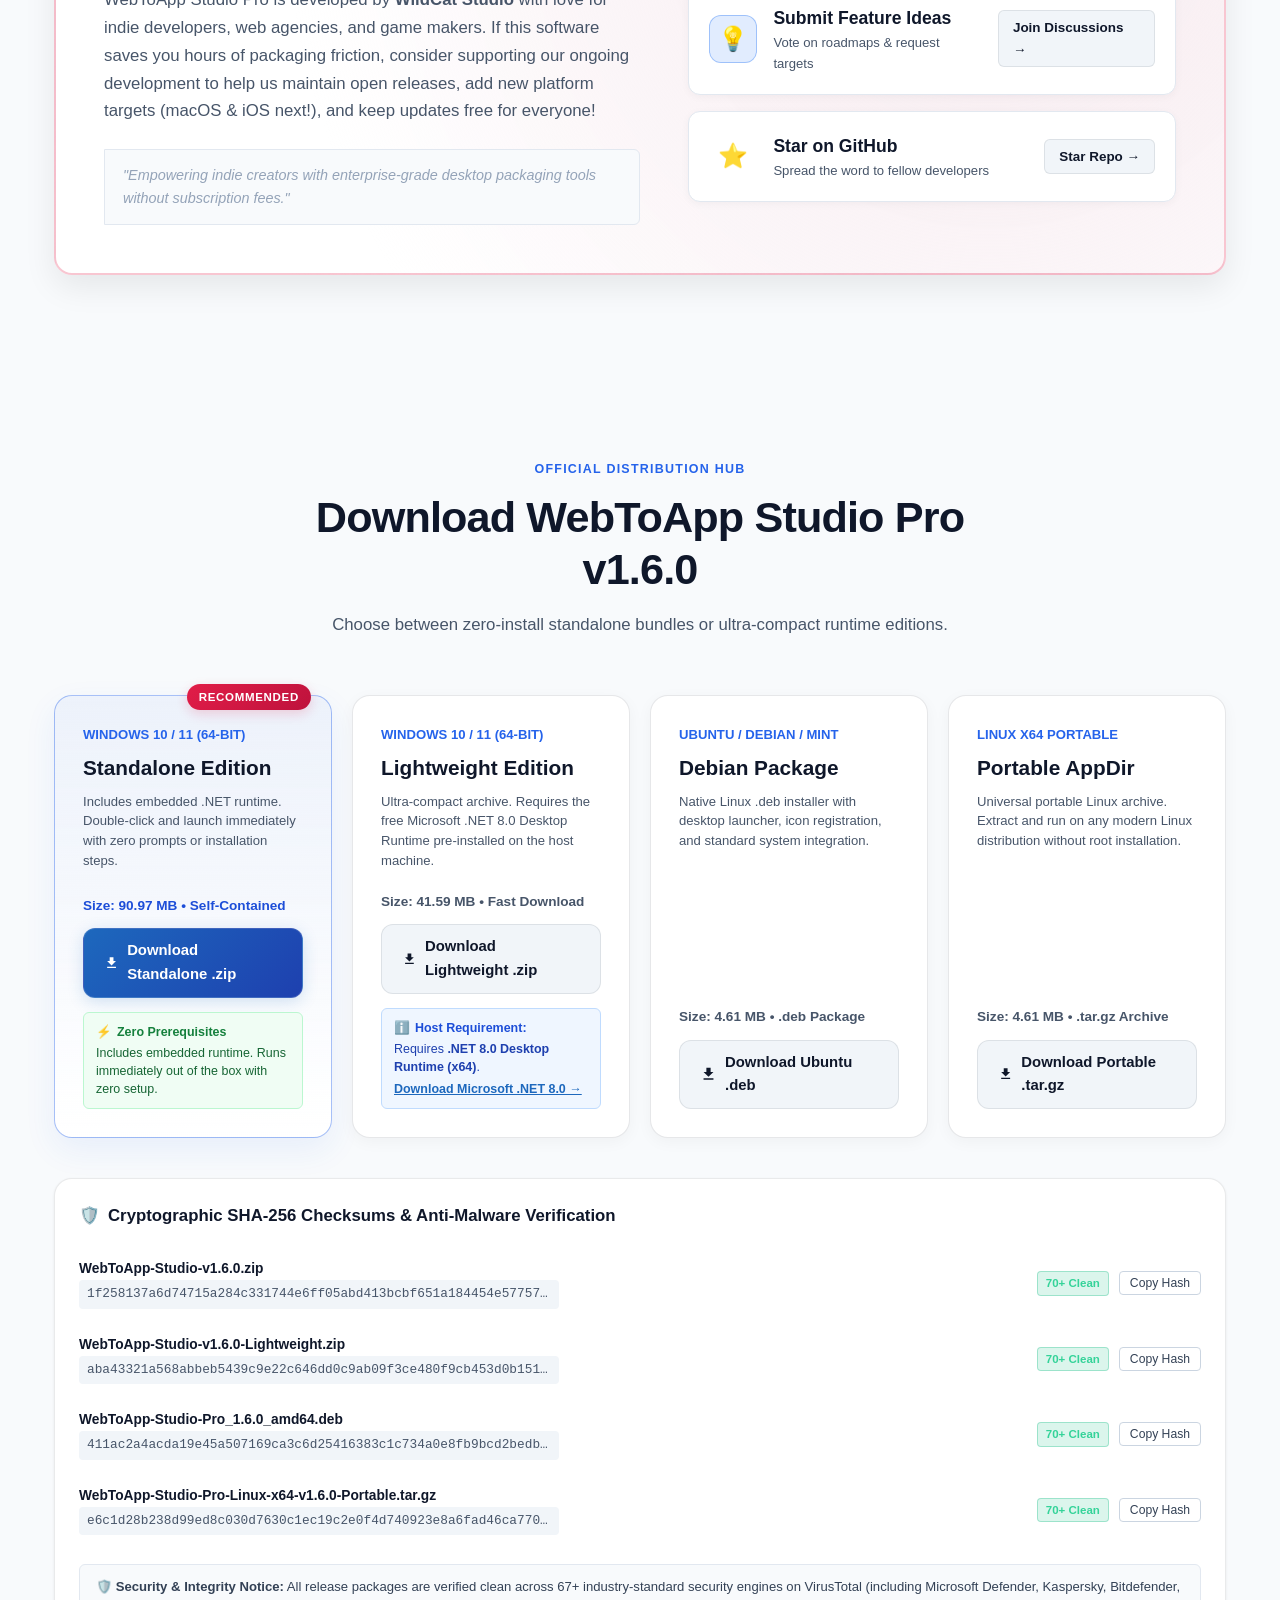
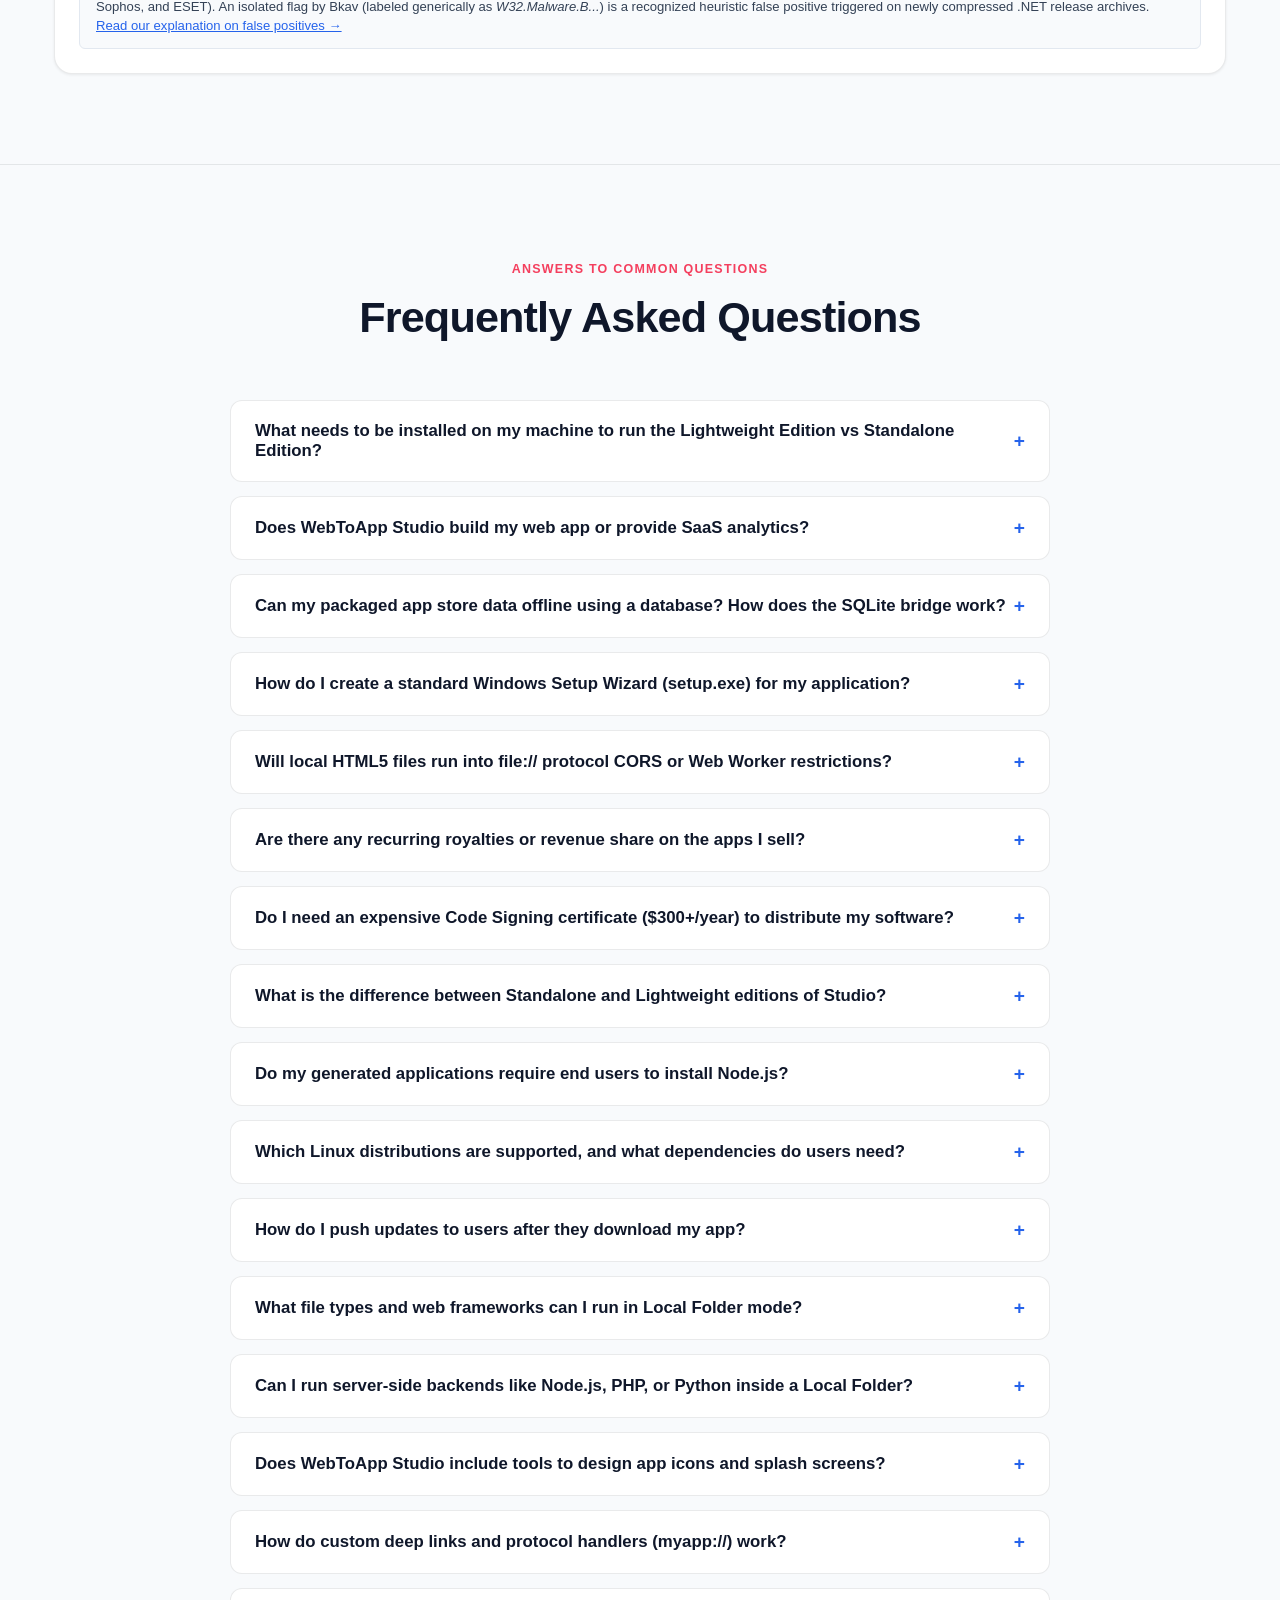
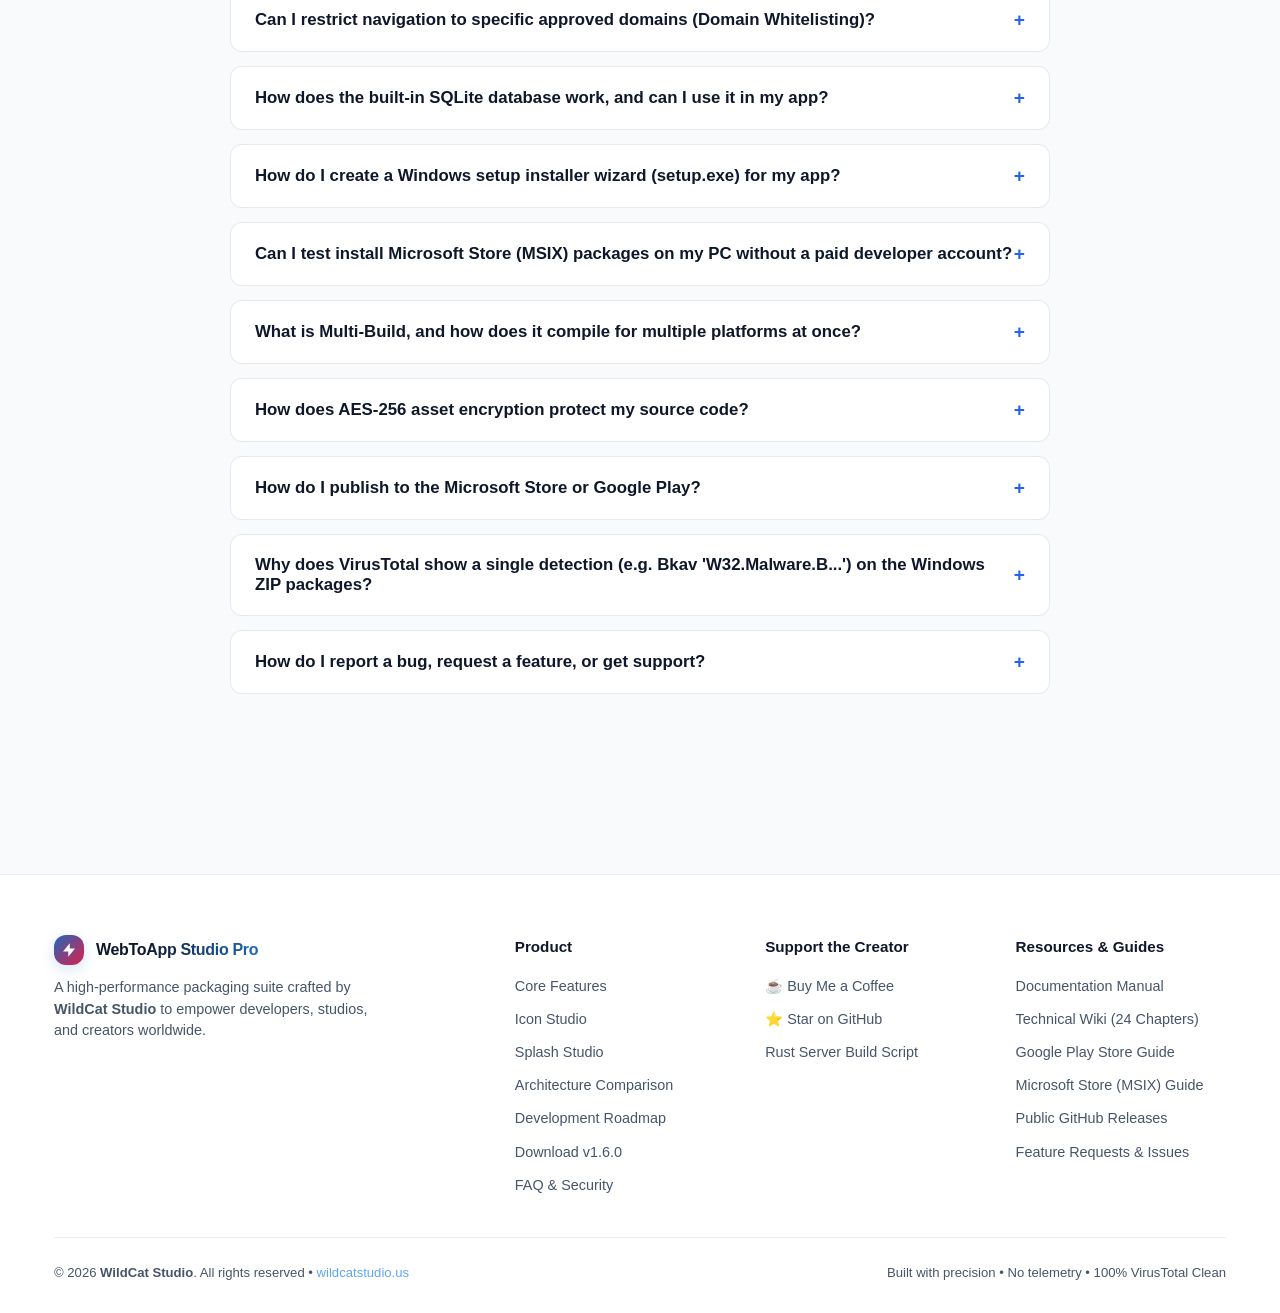
==== commit 305d3ec3: "docs: update cryptographic checksums and virustotal links for v1.6.0" ====
--- a/index.html
+++ b/index.html
@@ -1211,44 +1211,44 @@
           <div class="hash-row">
             <div>
               <div class="hash-filename">WebToApp-Studio-v1.6.0.zip</div>
-              <div class="hash-code">cedf9aad0733b39f735f3191ff361cab3c8a2c2144634a5a752726d7ce33ea3d</div>
+              <div class="hash-code">1f258137a6d74715a284c331744e6ff05abd413bcbf651a184454e577570c34d</div>
             </div>
             <div style="display:flex;gap:10px;align-items:center;">
-              <a href="https://www.virustotal.com/gui/file/cedf9aad0733b39f735f3191ff361cab3c8a2c2144634a5a752726d7ce33ea3d" target="_blank" rel="noopener" class="status-badge" style="text-decoration:none;">70+ Clean</a>
-              <button class="copy-hash-btn" data-hash="cedf9aad0733b39f735f3191ff361cab3c8a2c2144634a5a752726d7ce33ea3d">Copy Hash</button>
+              <a href="https://www.virustotal.com/gui/file/1f258137a6d74715a284c331744e6ff05abd413bcbf651a184454e577570c34d" target="_blank" rel="noopener" class="status-badge" style="text-decoration:none;">70+ Clean</a>
+              <button class="copy-hash-btn" data-hash="1f258137a6d74715a284c331744e6ff05abd413bcbf651a184454e577570c34d">Copy Hash</button>
             </div>
           </div>
 
           <div class="hash-row">
             <div>
               <div class="hash-filename">WebToApp-Studio-v1.6.0-Lightweight.zip</div>
-              <div class="hash-code">801ef5bd5c6f1aad015eeb3141b311b1acf4381dd771cd1f411c93e7b61d61af</div>
+              <div class="hash-code">aba43321a568abbeb5439c9e22c646dd0c9ab09f3ce480f9cb453d0b151d3d86</div>
             </div>
             <div style="display:flex;gap:10px;align-items:center;">
-              <a href="https://www.virustotal.com/gui/file/801ef5bd5c6f1aad015eeb3141b311b1acf4381dd771cd1f411c93e7b61d61af" target="_blank" rel="noopener" class="status-badge" style="text-decoration:none;">70+ Clean</a>
-              <button class="copy-hash-btn" data-hash="801ef5bd5c6f1aad015eeb3141b311b1acf4381dd771cd1f411c93e7b61d61af">Copy Hash</button>
+              <a href="https://www.virustotal.com/gui/file/aba43321a568abbeb5439c9e22c646dd0c9ab09f3ce480f9cb453d0b151d3d86" target="_blank" rel="noopener" class="status-badge" style="text-decoration:none;">70+ Clean</a>
+              <button class="copy-hash-btn" data-hash="aba43321a568abbeb5439c9e22c646dd0c9ab09f3ce480f9cb453d0b151d3d86">Copy Hash</button>
             </div>
           </div>
 
           <div class="hash-row">
             <div>
               <div class="hash-filename">WebToApp-Studio-Pro_1.6.0_amd64.deb</div>
-              <div class="hash-code">6d7dd30184d158ceff10638eaa513542f8b2f8e6d6c0f4d8157a2c587abf7016</div>
+              <div class="hash-code">411ac2a4acda19e45a507169ca3c6d25416383c1c734a0e8fb9bcd2bedb73e23</div>
             </div>
             <div style="display:flex;gap:10px;align-items:center;">
-              <a href="https://www.virustotal.com/gui/file/6d7dd30184d158ceff10638eaa513542f8b2f8e6d6c0f4d8157a2c587abf7016" target="_blank" rel="noopener" class="status-badge" style="text-decoration:none;">70+ Clean</a>
-              <button class="copy-hash-btn" data-hash="6d7dd30184d158ceff10638eaa513542f8b2f8e6d6c0f4d8157a2c587abf7016">Copy Hash</button>
+              <a href="https://www.virustotal.com/gui/file/411ac2a4acda19e45a507169ca3c6d25416383c1c734a0e8fb9bcd2bedb73e23" target="_blank" rel="noopener" class="status-badge" style="text-decoration:none;">70+ Clean</a>
+              <button class="copy-hash-btn" data-hash="411ac2a4acda19e45a507169ca3c6d25416383c1c734a0e8fb9bcd2bedb73e23">Copy Hash</button>
             </div>
           </div>
 
           <div class="hash-row">
             <div>
               <div class="hash-filename">WebToApp-Studio-Pro-Linux-x64-v1.6.0-Portable.tar.gz</div>
-              <div class="hash-code">78b7649007d7928fc1fda56aa963506c33a462bc3cf3301dbef07beaa09a46b2</div>
+              <div class="hash-code">e6c1d28b238d99ed8c030d7630c1ec19c2e0f4d740923e8a6fad46ca7708d29e</div>
             </div>
             <div style="display:flex;gap:10px;align-items:center;">
-              <a href="https://www.virustotal.com/gui/file/78b7649007d7928fc1fda56aa963506c33a462bc3cf3301dbef07beaa09a46b2" target="_blank" rel="noopener" class="status-badge" style="text-decoration:none;">70+ Clean</a>
-              <button class="copy-hash-btn" data-hash="78b7649007d7928fc1fda56aa963506c33a462bc3cf3301dbef07beaa09a46b2">Copy Hash</button>
+              <a href="https://www.virustotal.com/gui/file/e6c1d28b238d99ed8c030d7630c1ec19c2e0f4d740923e8a6fad46ca7708d29e" target="_blank" rel="noopener" class="status-badge" style="text-decoration:none;">70+ Clean</a>
+              <button class="copy-hash-btn" data-hash="e6c1d28b238d99ed8c030d7630c1ec19c2e0f4d740923e8a6fad46ca7708d29e">Copy Hash</button>
             </div>
           </div>
 
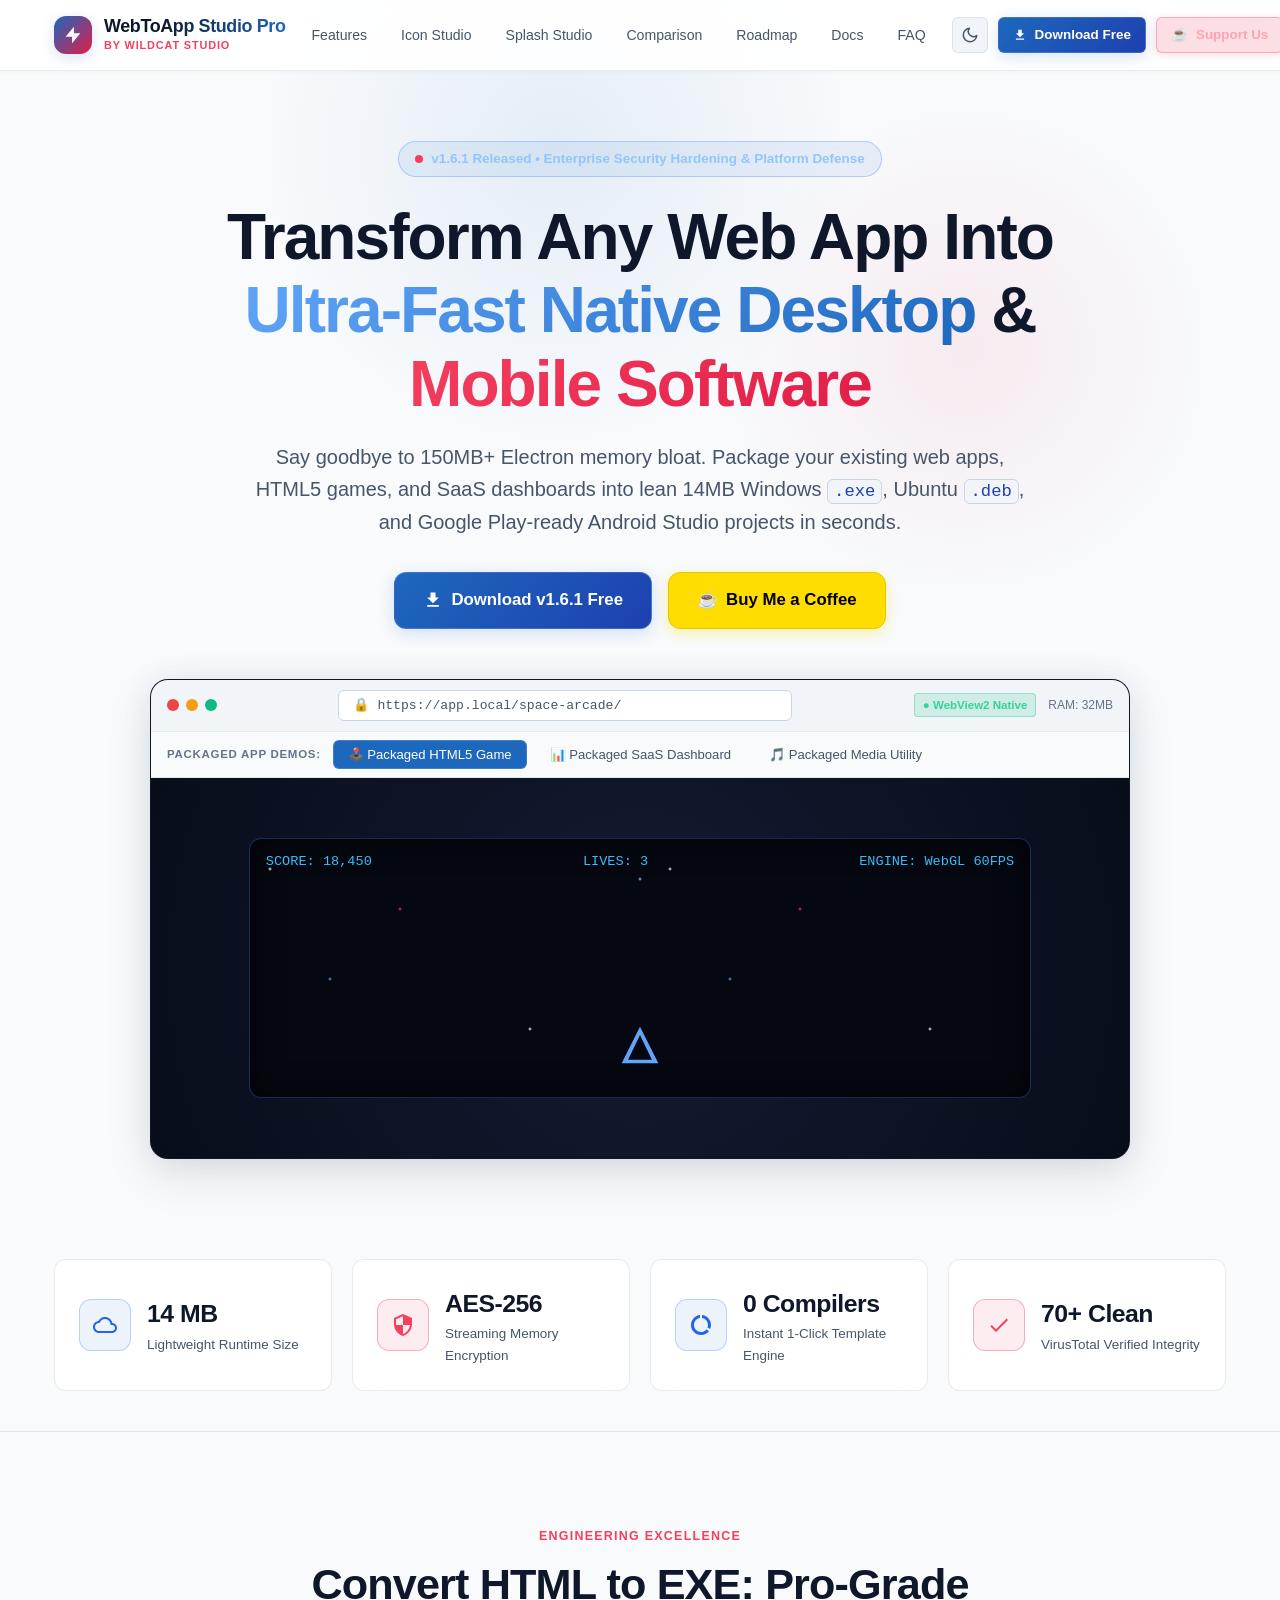
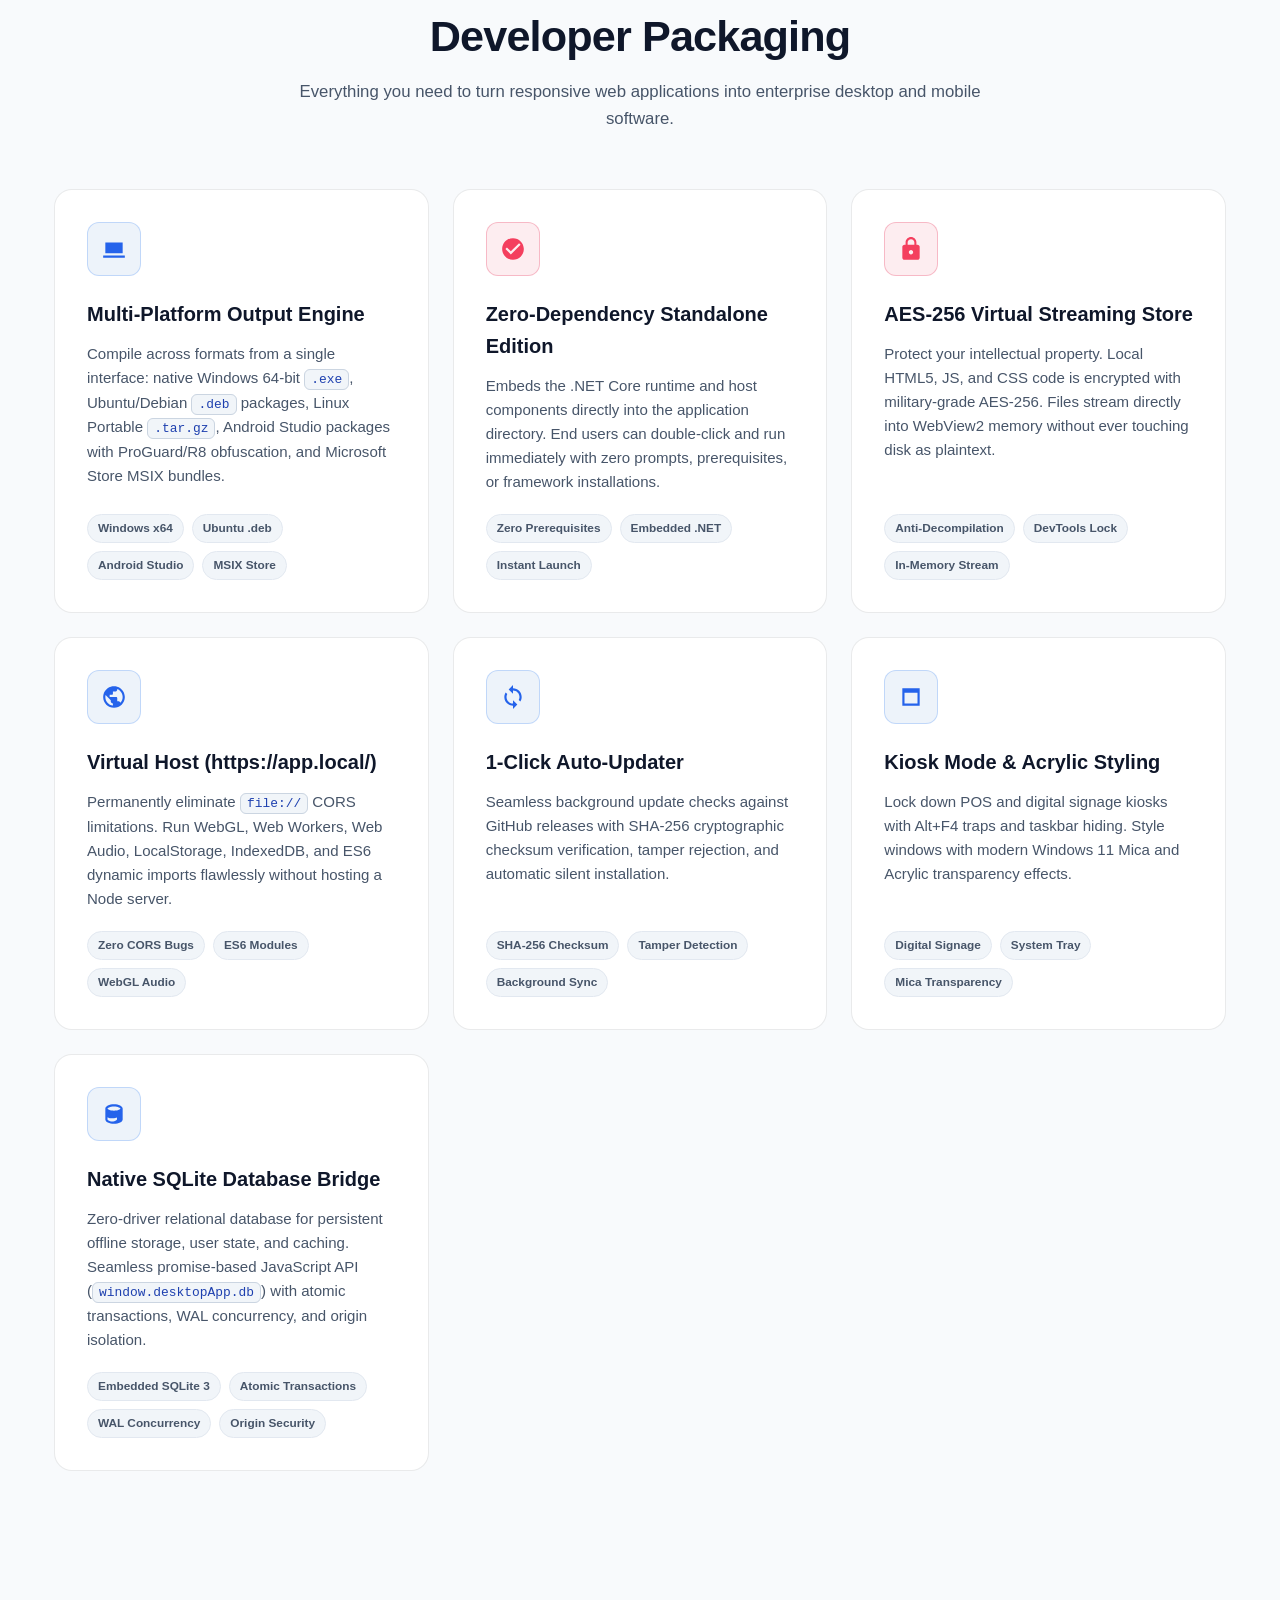
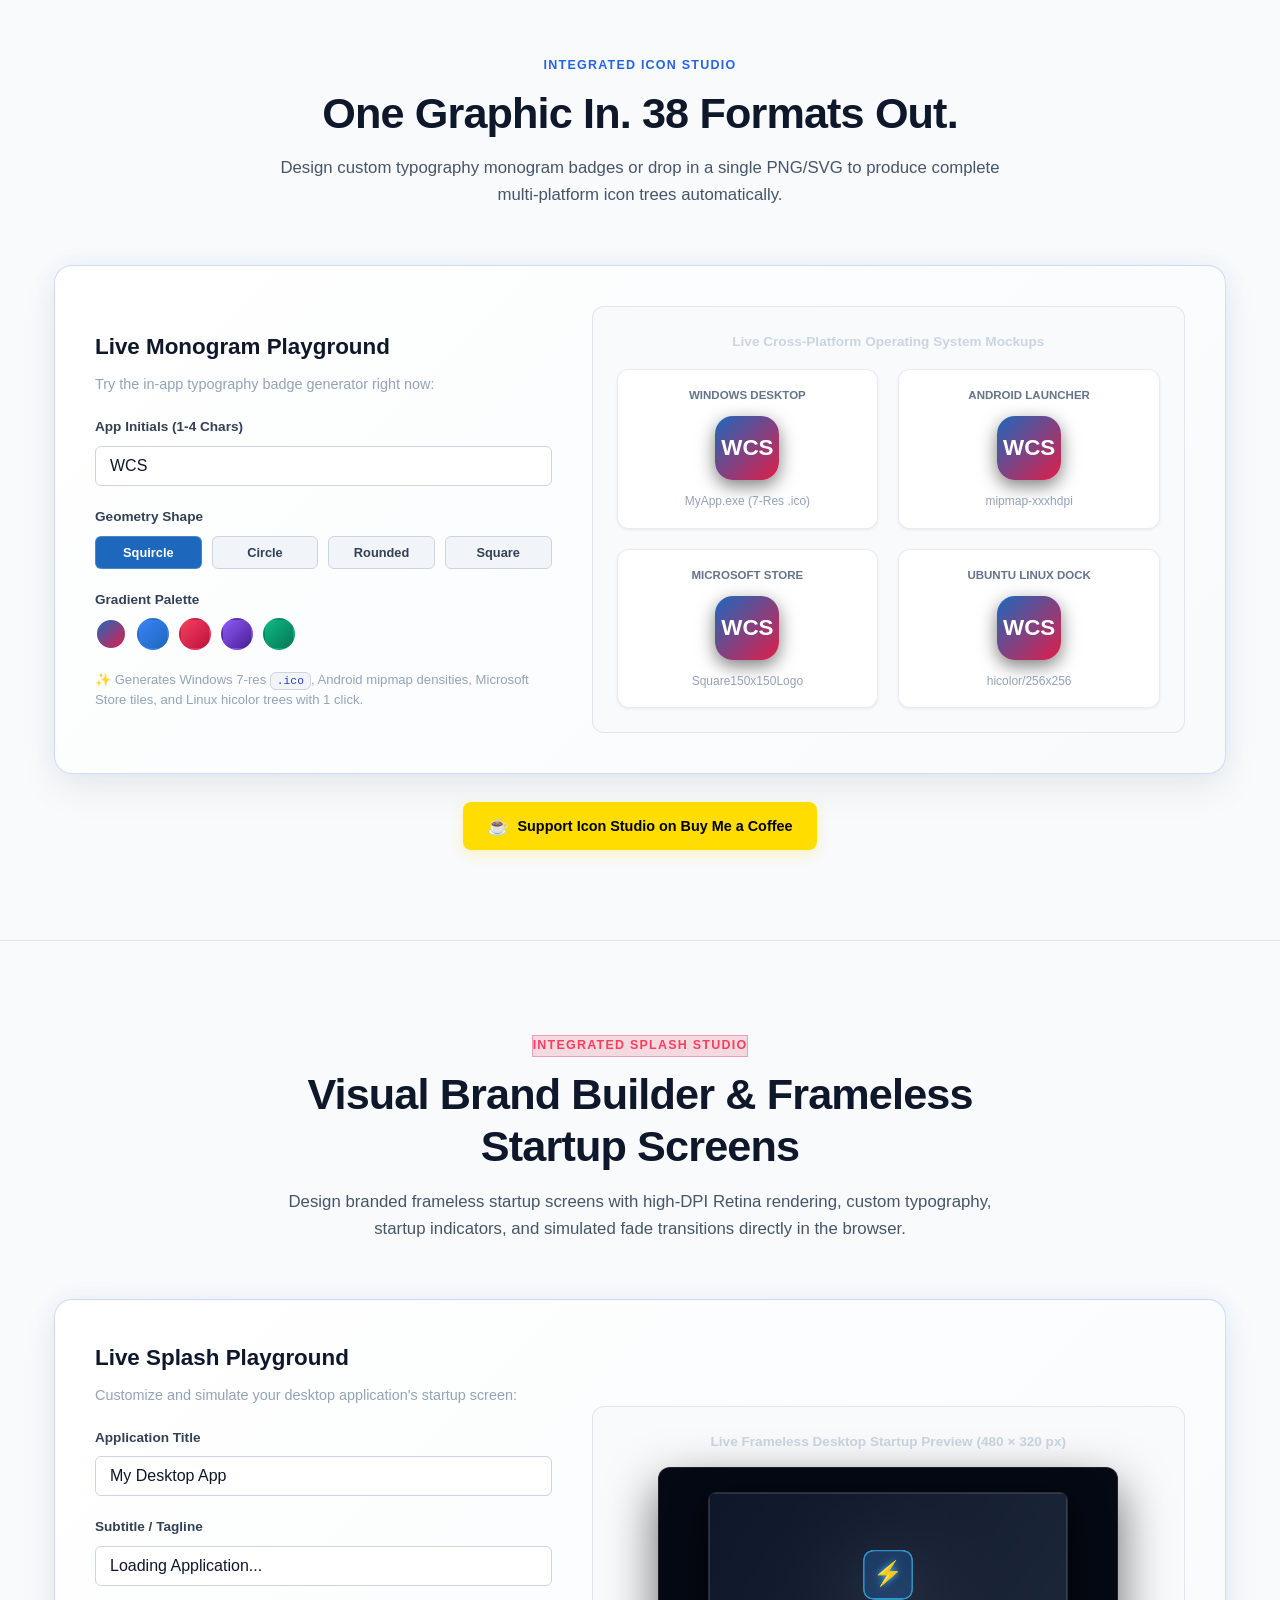
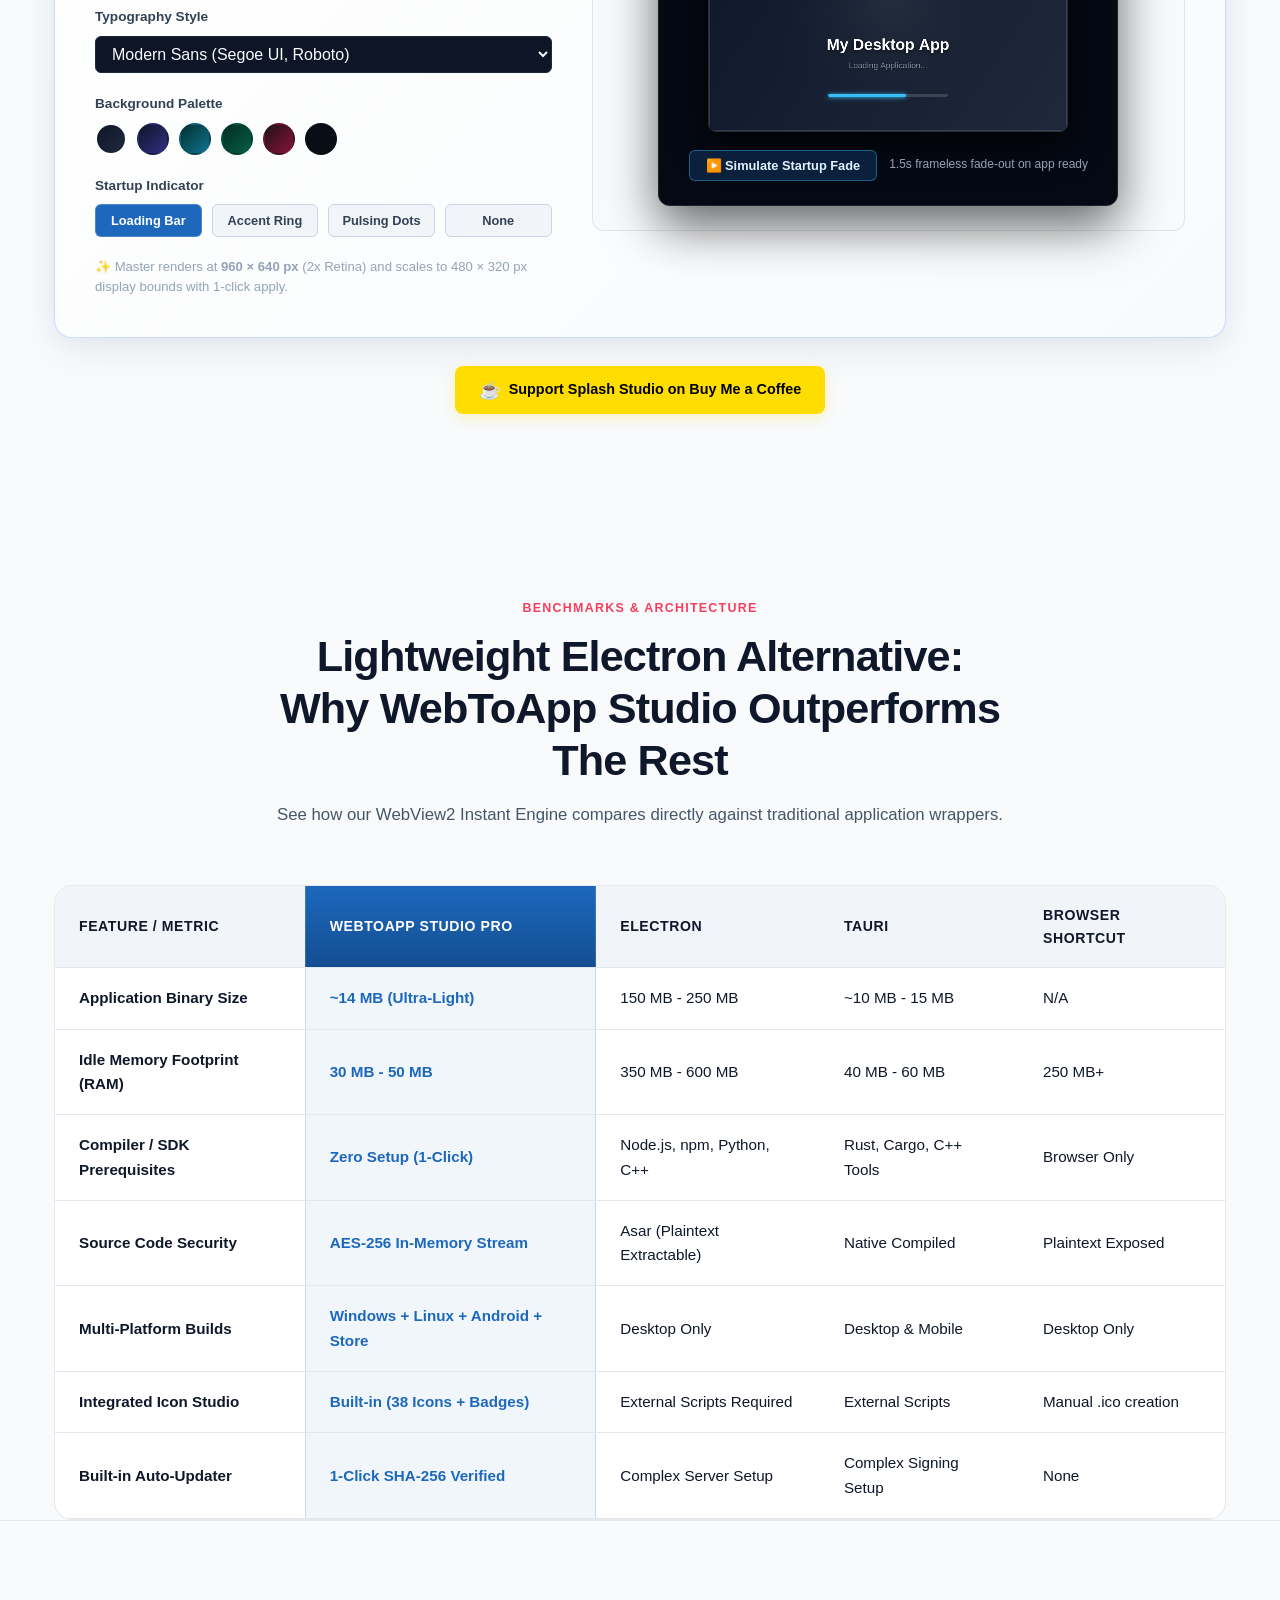
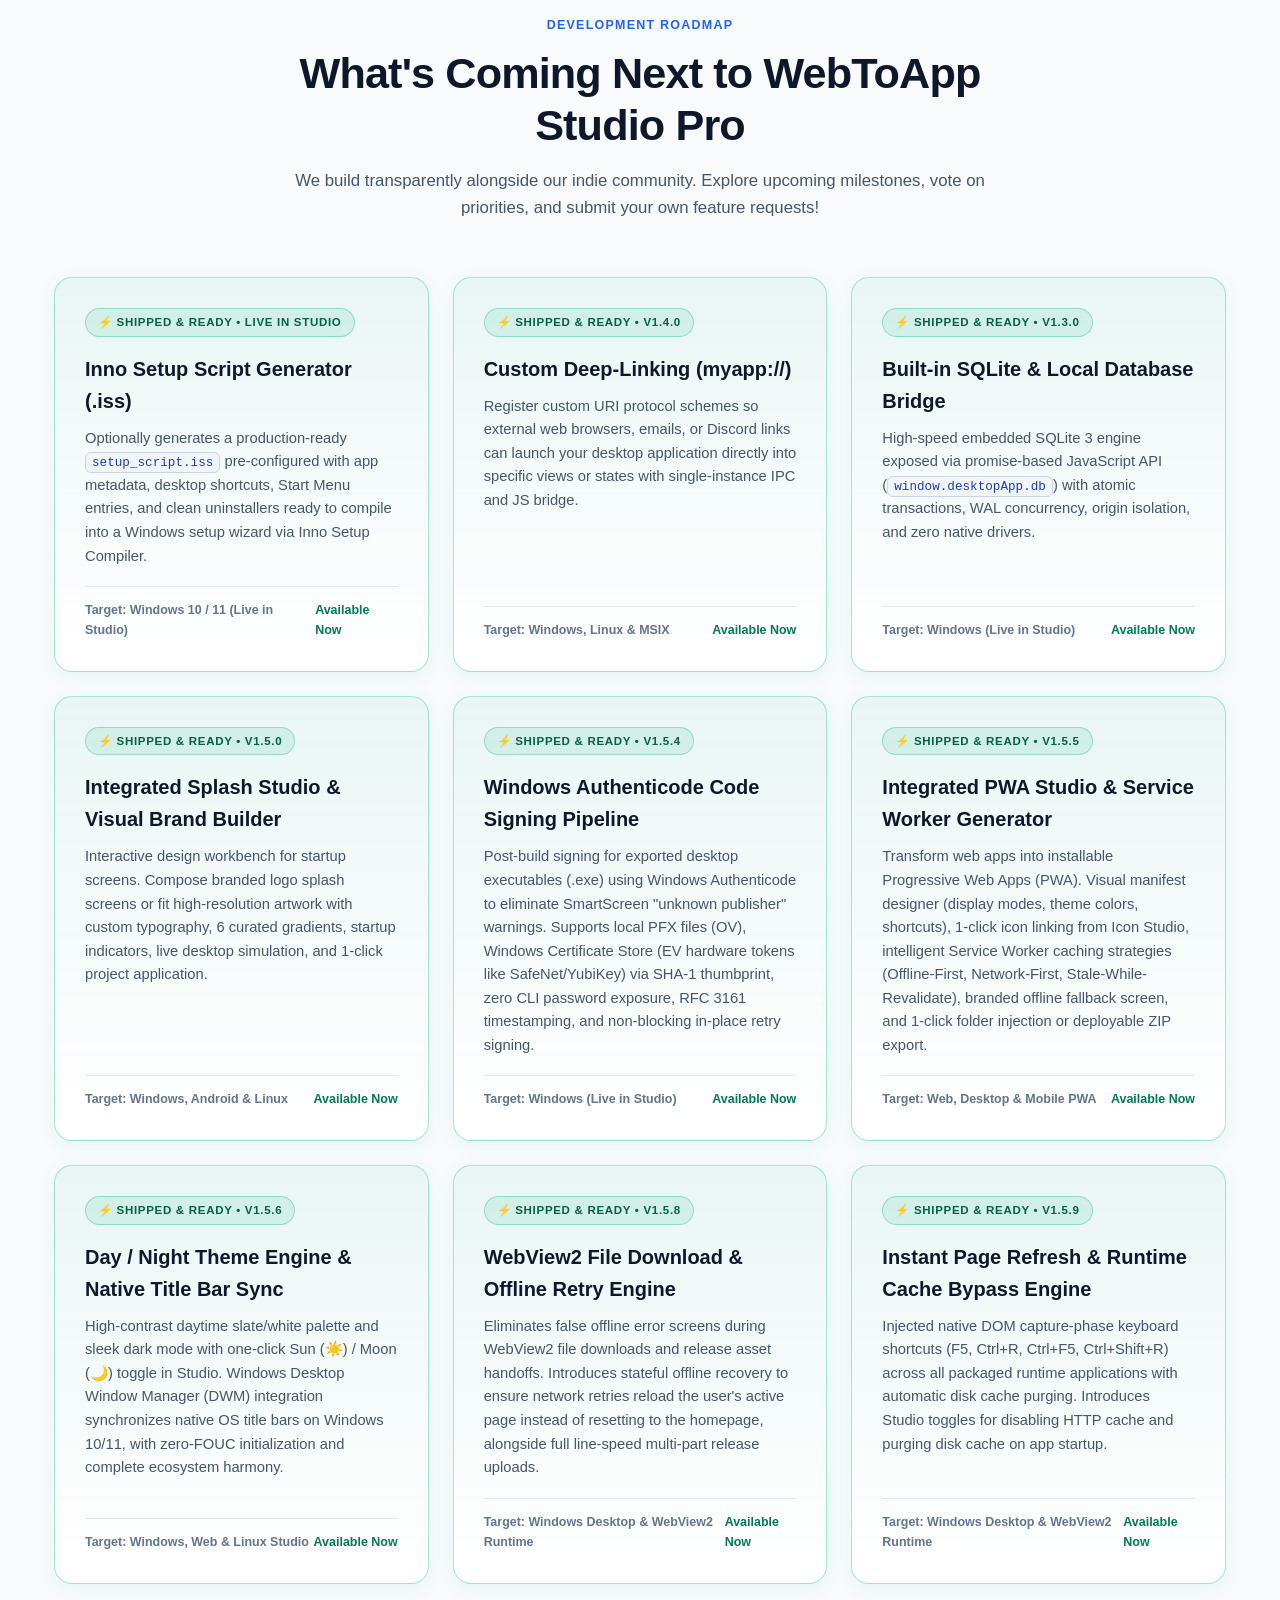
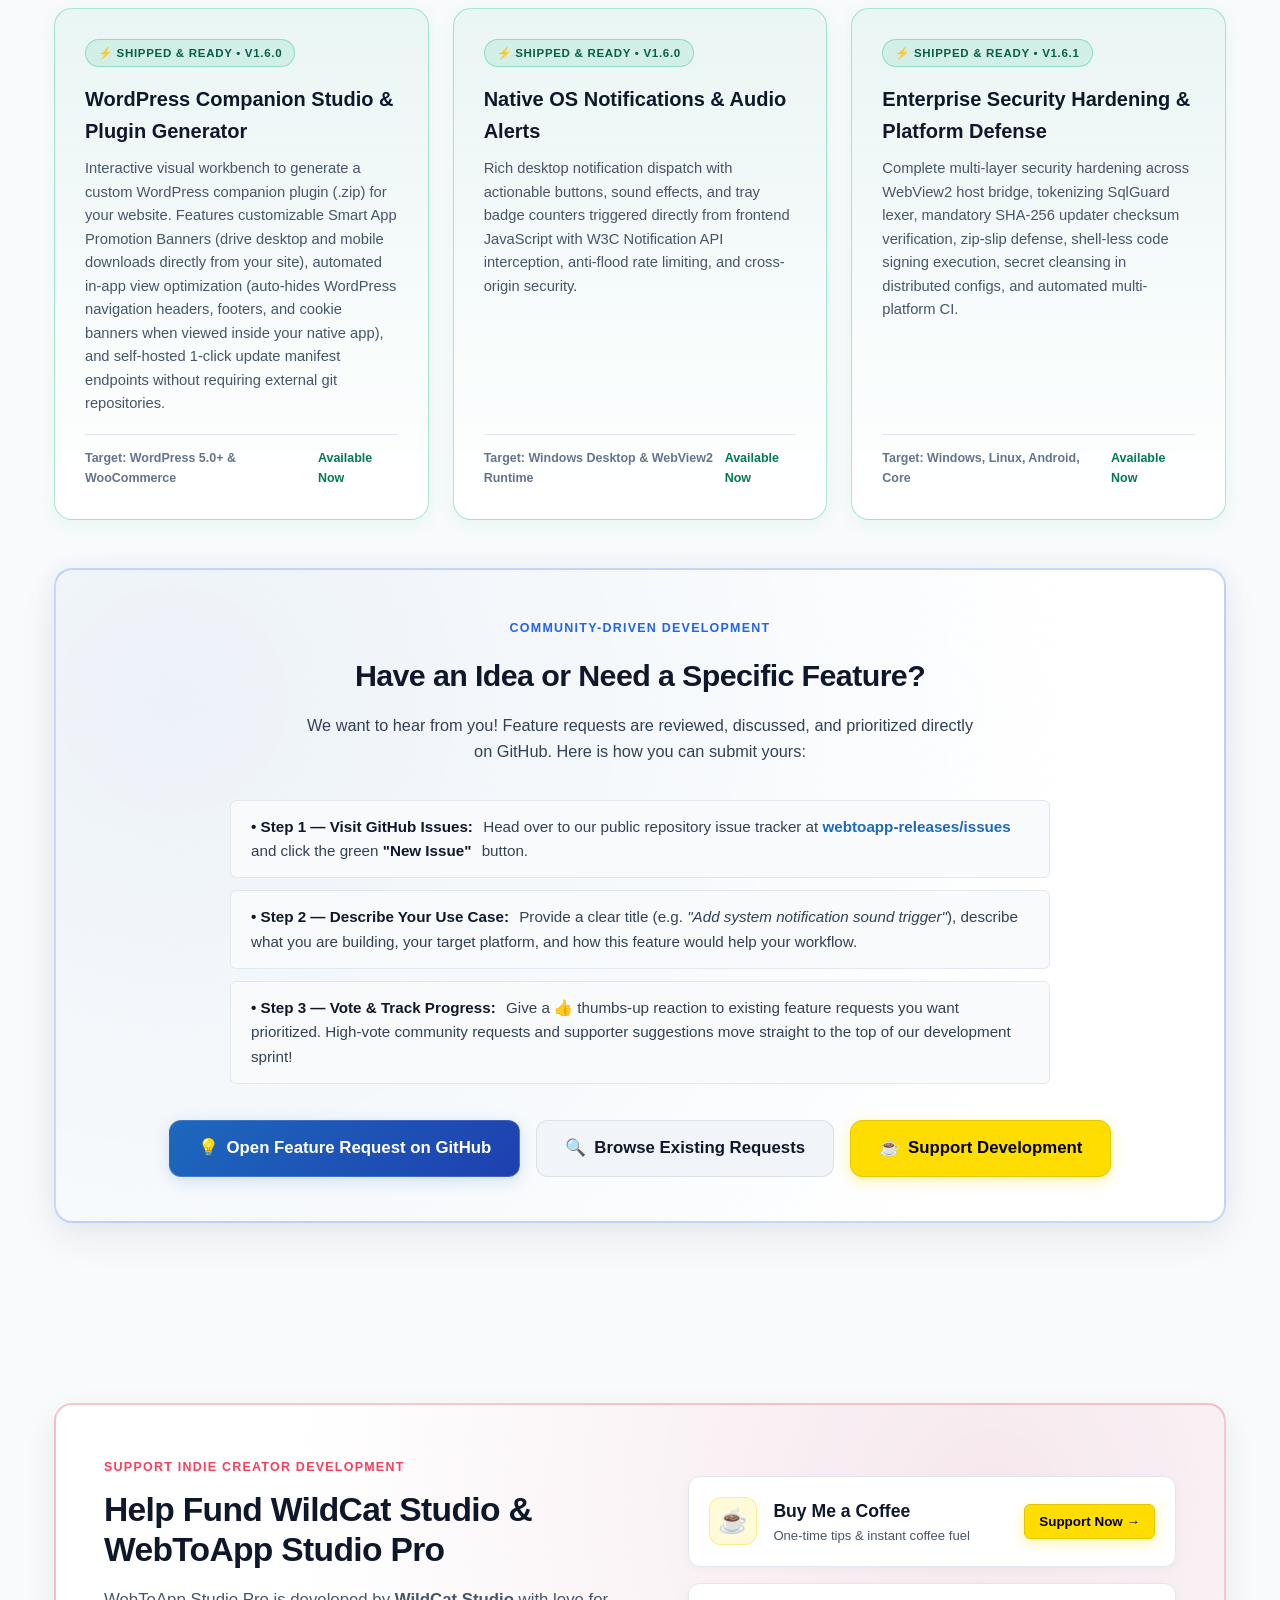
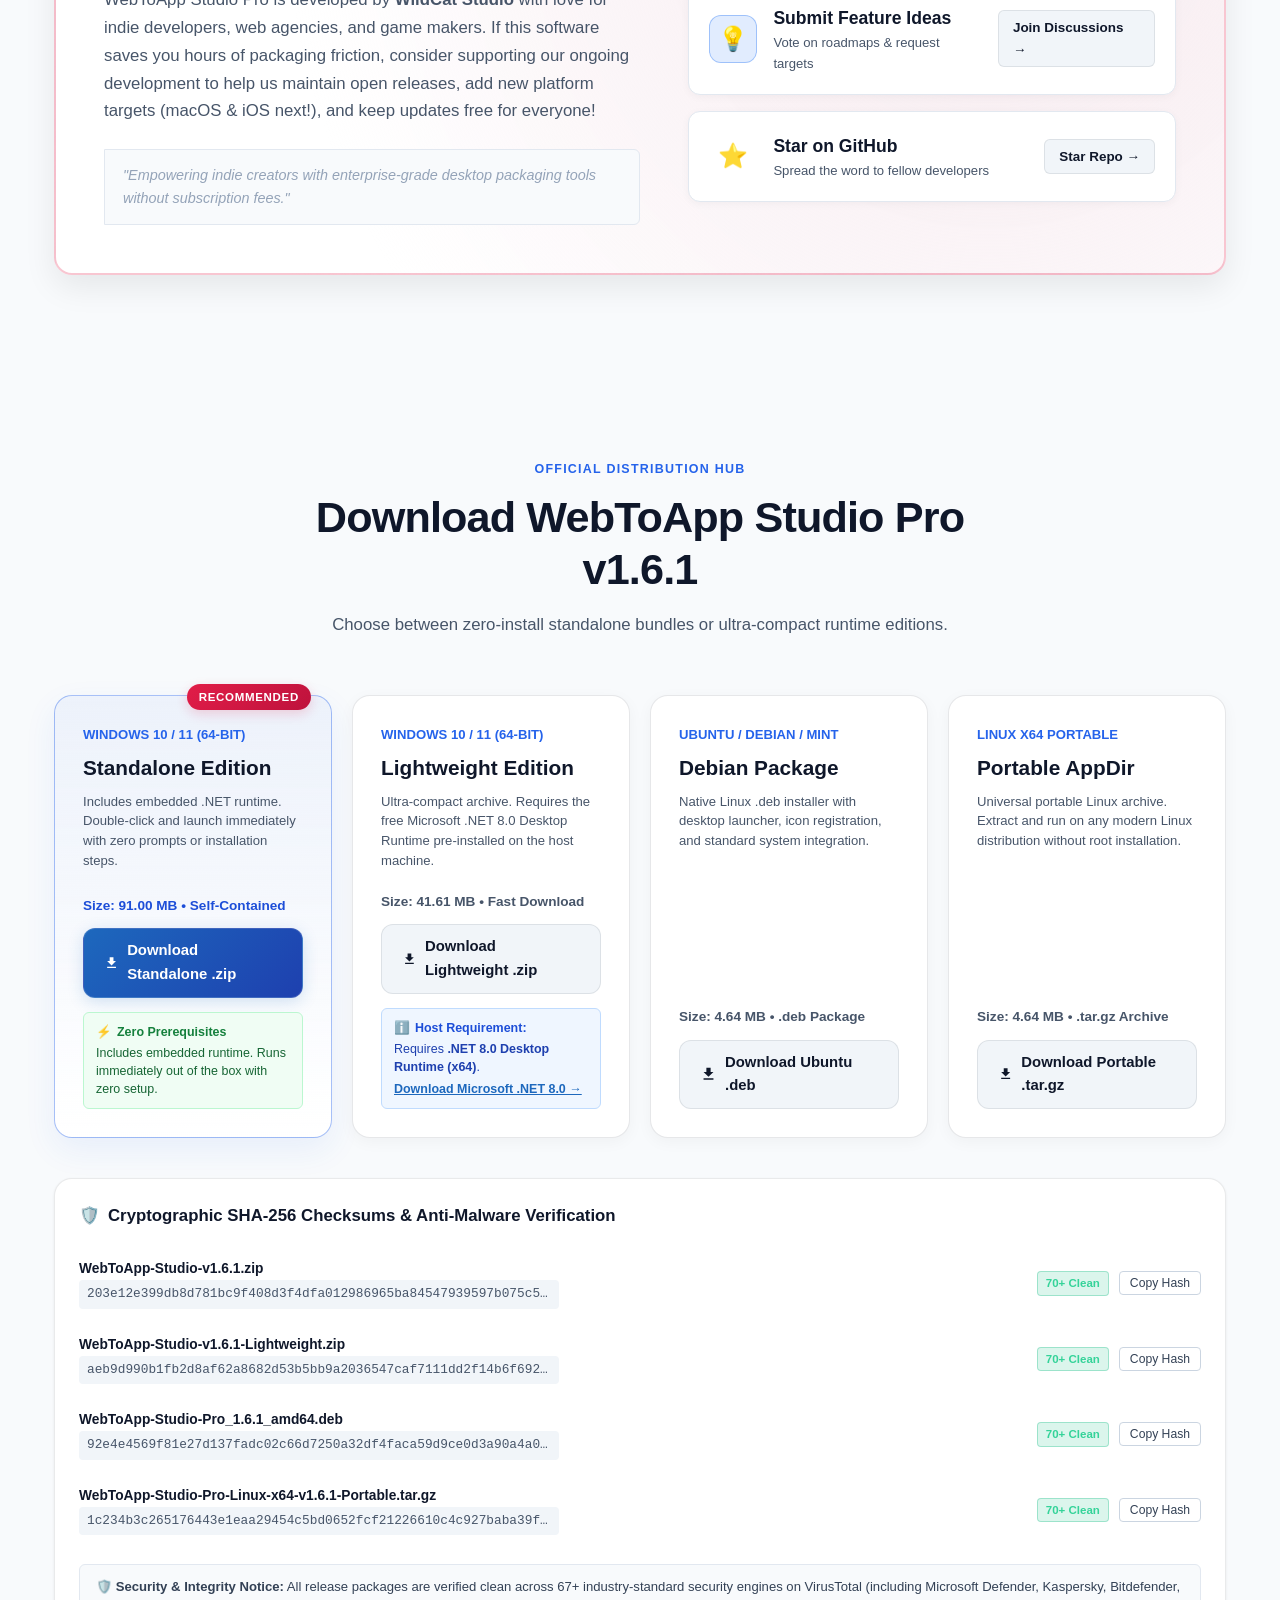
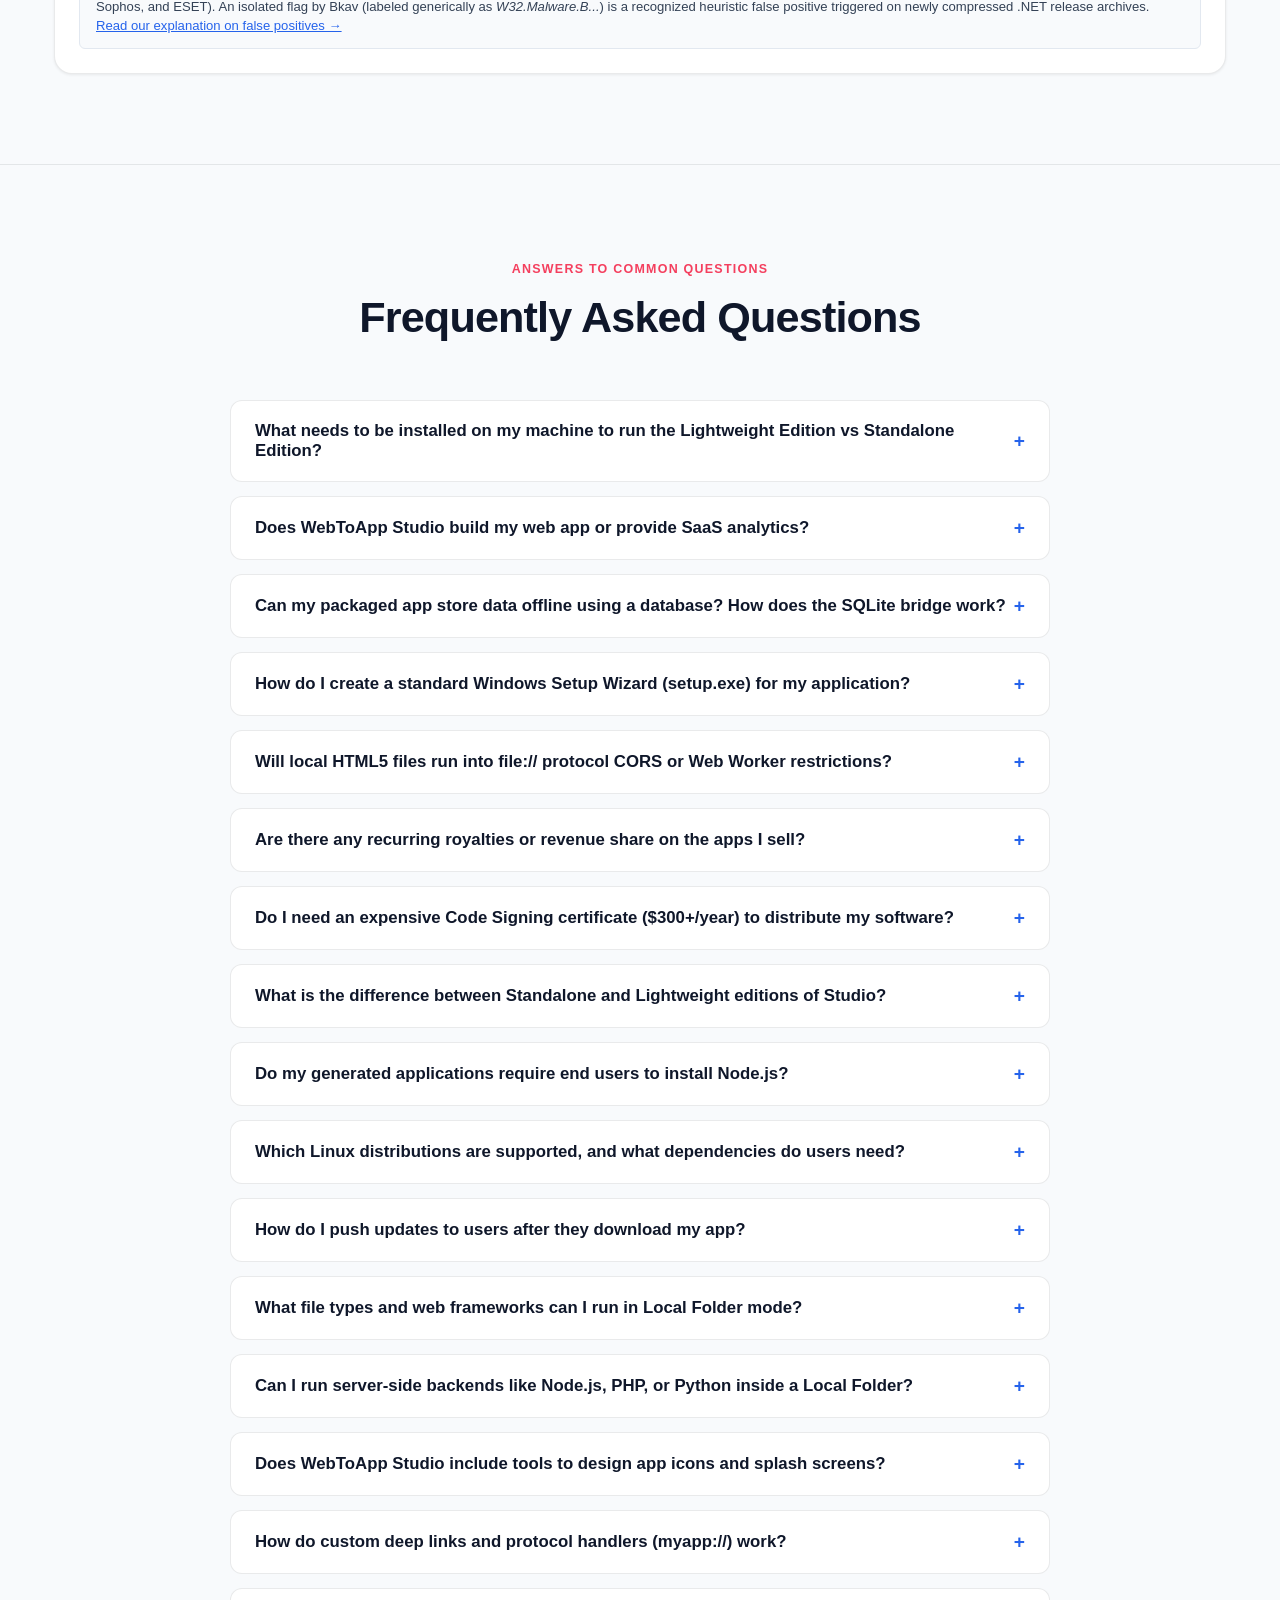
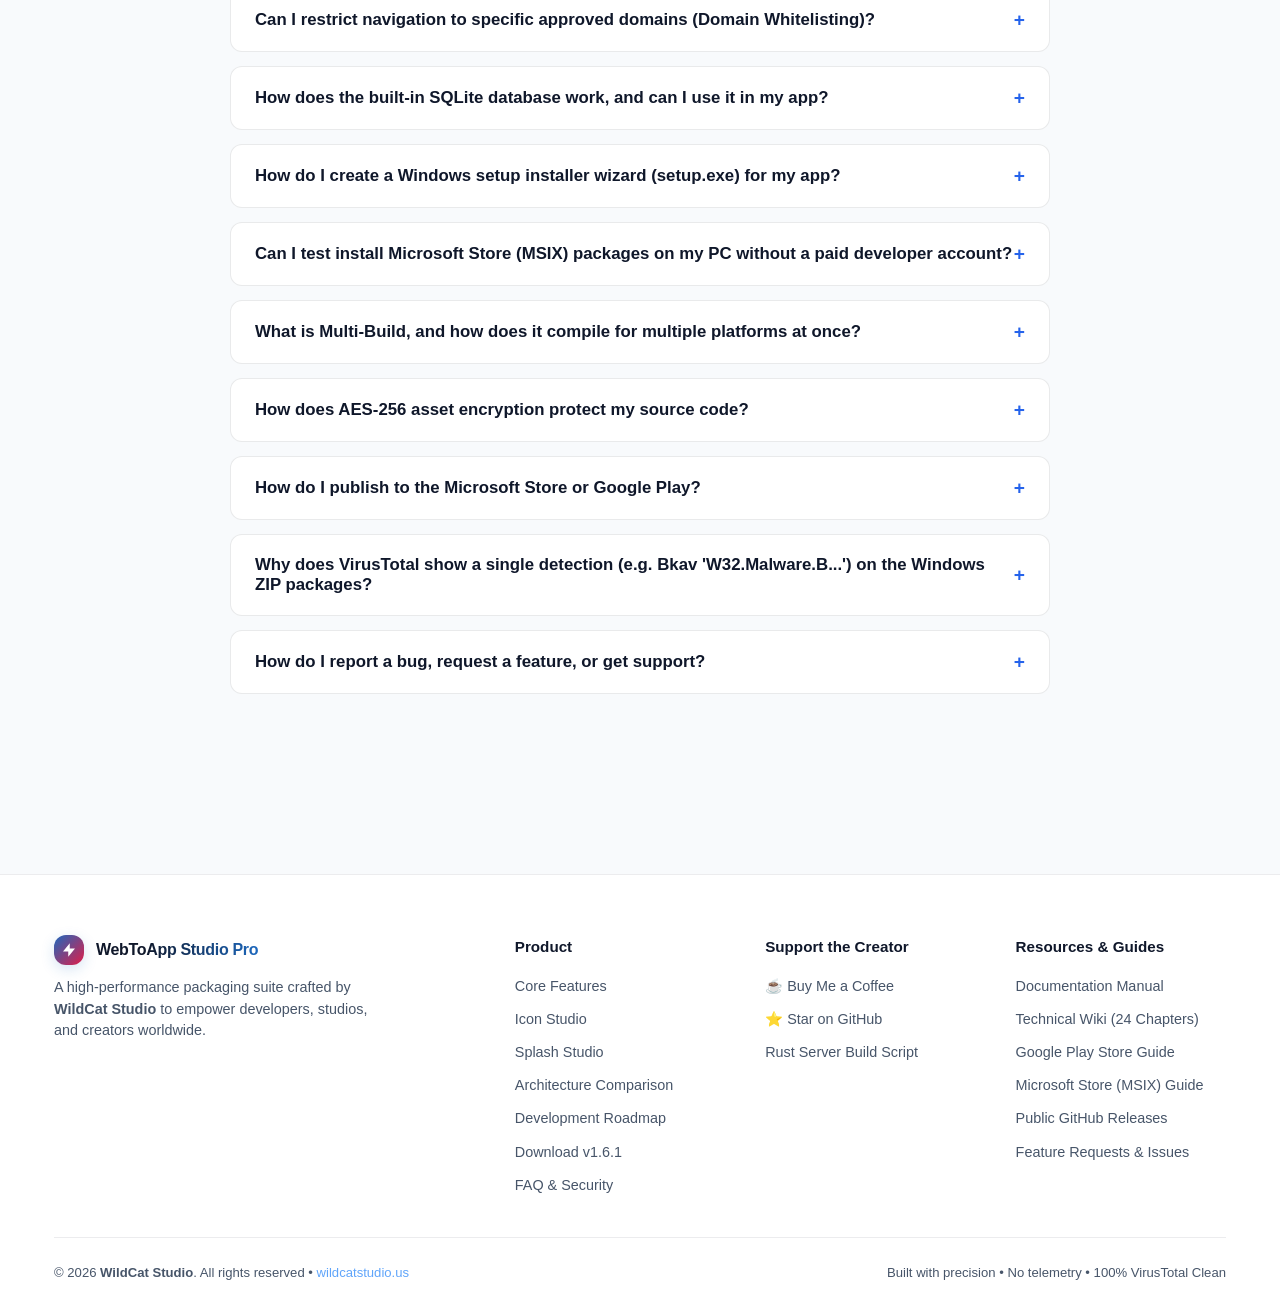
==== commit 7b943440: "chore(release): update download links, SHA-256 hashes and roadmap for v1.6.1" ====
--- a/index.html
+++ b/index.html
@@ -91,8 +91,8 @@
       "operatingSystem": "Windows 10, Windows 11, Ubuntu Linux, Debian, Android",
       "applicationCategory": "DeveloperApplication",
       "applicationSubCategory": "Compiler & Desktop App Packaging Suite",
-      "softwareVersion": "1.6.0",
-      "fileSize": "90.97MB",
+      "softwareVersion": "1.6.1",
+      "fileSize": "91.00MB",
       "downloadUrl": "https://github.com/djacidfx/webtoapp-releases/releases/latest",
       "offers": {
         "@type": "Offer",
@@ -385,7 +385,7 @@
       <div class="container">
         <div class="badge-pill">
           <span class="pill-dot"></span>
-          <span>v1.6.0 Released • Native OS Notifications &amp; WordPress Companion Studio</span>
+          <span>v1.6.1 Released • Enterprise Security Hardening &amp; Platform Defense</span>
         </div>
 
         <h1 class="hero-title">
@@ -399,7 +399,7 @@
         <div class="hero-cta-group">
           <a href="#downloads" class="btn btn-primary btn-lg">
             <svg width="20" height="20" viewBox="0 0 24 24" fill="currentColor"><path d="M19 9h-4V3H9v6H5l7 7 7-7zM5 18v2h14v-2H5z"/></svg>
-            Download v1.6.0 Free
+            Download v1.6.1 Free
           </a>
           <a href="https://buymeacoffee.com/wildcatstudio" target="_blank" rel="noopener" class="btn btn-bmac btn-lg">
             <span>☕</span> Buy Me a Coffee
@@ -1023,6 +1023,17 @@
               <span class="roadmap-eta eta-shipped">Available Now</span>
             </div>
           </div>
+
+          <!-- Milestone 7: Enterprise Security Hardening & Platform Defense (Shipped) -->
+          <div class="roadmap-card shipped">
+            <span class="roadmap-status-badge badge-shipped">⚡ Shipped &amp; Ready • v1.6.1</span>
+            <h3 class="roadmap-title">Enterprise Security Hardening &amp; Platform Defense</h3>
+            <p class="roadmap-desc">Complete multi-layer security hardening across WebView2 host bridge, tokenizing SqlGuard lexer, mandatory SHA-256 updater checksum verification, zip-slip defense, shell-less code signing execution, secret cleansing in distributed configs, and automated multi-platform CI.</p>
+            <div class="roadmap-meta">
+              <span>Target: Windows, Linux, Android, Core</span>
+              <span class="roadmap-eta eta-shipped">Available Now</span>
+            </div>
+          </div>
         </div>
 
         <!-- Feature Request Guide & Callout Card -->
@@ -1132,7 +1143,7 @@
       <div class="container">
         <div class="section-header">
           <span class="section-tag blue">OFFICIAL DISTRIBUTION HUB</span>
-          <h2 class="section-title">Download WebToApp Studio Pro v1.6.0</h2>
+          <h2 class="section-title">Download WebToApp Studio Pro v1.6.1</h2>
           <p class="section-desc">Choose between zero-install standalone bundles or ultra-compact runtime editions.</p>
         </div>
 
@@ -1143,8 +1154,8 @@
             <span class="pkg-platform">Windows 10 / 11 (64-Bit)</span>
             <h3 class="pkg-title">Standalone Edition</h3>
             <p class="pkg-meta">Includes embedded .NET runtime. Double-click and launch immediately with zero prompts or installation steps.</p>
-            <div class="pkg-size pkg-size-primary">Size: 90.97 MB • Self-Contained</div>
-            <a href="https://github.com/djacidfx/webtoapp-releases/releases/download/v1.6.0/WebToApp-Studio-v1.6.0.zip" class="btn btn-primary" download>
+            <div class="pkg-size pkg-size-primary">Size: 91.00 MB • Self-Contained</div>
+            <a href="https://github.com/djacidfx/webtoapp-releases/releases/download/v1.6.1/WebToApp-Studio-v1.6.1.zip" class="btn btn-primary" download>
               <svg width="18" height="18" viewBox="0 0 24 24" fill="currentColor"><path d="M19 9h-4V3H9v6H5l7 7 7-7zM5 18v2h14v-2H5z"/></svg>
               Download Standalone .zip
             </a>
@@ -1161,8 +1172,8 @@
             <span class="pkg-platform">Windows 10 / 11 (64-Bit)</span>
             <h3 class="pkg-title">Lightweight Edition</h3>
             <p class="pkg-meta">Ultra-compact archive. Requires the free Microsoft .NET 8.0 Desktop Runtime pre-installed on the host machine.</p>
-            <div class="pkg-size">Size: 41.59 MB • Fast Download</div>
-            <a href="https://github.com/djacidfx/webtoapp-releases/releases/download/v1.6.0/WebToApp-Studio-v1.6.0-Lightweight.zip" class="btn btn-secondary" download>
+            <div class="pkg-size">Size: 41.61 MB • Fast Download</div>
+            <a href="https://github.com/djacidfx/webtoapp-releases/releases/download/v1.6.1/WebToApp-Studio-v1.6.1-Lightweight.zip" class="btn btn-secondary" download>
               <svg width="18" height="18" viewBox="0 0 24 24" fill="currentColor"><path d="M19 9h-4V3H9v6H5l7 7 7-7zM5 18v2h14v-2H5z"/></svg>
               Download Lightweight .zip
             </a>
@@ -1182,8 +1193,8 @@
             <span class="pkg-platform">Ubuntu / Debian / Mint</span>
             <h3 class="pkg-title">Debian Package</h3>
             <p class="pkg-meta">Native Linux .deb installer with desktop launcher, icon registration, and standard system integration.</p>
-            <div class="pkg-size">Size: 4.61 MB • .deb Package</div>
-            <a href="https://github.com/djacidfx/webtoapp-releases/releases/download/v1.6.0/WebToApp-Studio-Pro_1.6.0_amd64.deb" class="btn btn-secondary" download>
+            <div class="pkg-size">Size: 4.64 MB • .deb Package</div>
+            <a href="https://github.com/djacidfx/webtoapp-releases/releases/download/v1.6.1/WebToApp-Studio-Pro_1.6.1_amd64.deb" class="btn btn-secondary" download>
               <svg width="18" height="18" viewBox="0 0 24 24" fill="currentColor"><path d="M19 9h-4V3H9v6H5l7 7 7-7zM5 18v2h14v-2H5z"/></svg>
               Download Ubuntu .deb
             </a>
@@ -1194,8 +1205,8 @@
             <span class="pkg-platform">Linux x64 Portable</span>
             <h3 class="pkg-title">Portable AppDir</h3>
             <p class="pkg-meta">Universal portable Linux archive. Extract and run on any modern Linux distribution without root installation.</p>
-            <div class="pkg-size">Size: 4.61 MB • .tar.gz Archive</div>
-            <a href="https://github.com/djacidfx/webtoapp-releases/releases/download/v1.6.0/WebToApp-Studio-Pro-Linux-x64-v1.6.0-Portable.tar.gz" class="btn btn-secondary" download>
+            <div class="pkg-size">Size: 4.64 MB • .tar.gz Archive</div>
+            <a href="https://github.com/djacidfx/webtoapp-releases/releases/download/v1.6.1/WebToApp-Studio-Pro-Linux-x64-v1.6.1-Portable.tar.gz" class="btn btn-secondary" download>
               <svg width="18" height="18" viewBox="0 0 24 24" fill="currentColor"><path d="M19 9h-4V3H9v6H5l7 7 7-7zM5 18v2h14v-2H5z"/></svg>
               Download Portable .tar.gz
             </a>
@@ -1210,45 +1221,45 @@
 
           <div class="hash-row">
             <div>
-              <div class="hash-filename">WebToApp-Studio-v1.6.0.zip</div>
-              <div class="hash-code">1f258137a6d74715a284c331744e6ff05abd413bcbf651a184454e577570c34d</div>
+              <div class="hash-filename">WebToApp-Studio-v1.6.1.zip</div>
+              <div class="hash-code">203e12e399db8d781bc9f408d3f4dfa012986965ba84547939597b075c5d20bf</div>
             </div>
             <div style="display:flex;gap:10px;align-items:center;">
-              <a href="https://www.virustotal.com/gui/file/1f258137a6d74715a284c331744e6ff05abd413bcbf651a184454e577570c34d" target="_blank" rel="noopener" class="status-badge" style="text-decoration:none;">70+ Clean</a>
-              <button class="copy-hash-btn" data-hash="1f258137a6d74715a284c331744e6ff05abd413bcbf651a184454e577570c34d">Copy Hash</button>
+              <a href="https://www.virustotal.com/gui/file/203e12e399db8d781bc9f408d3f4dfa012986965ba84547939597b075c5d20bf" target="_blank" rel="noopener" class="status-badge" style="text-decoration:none;">70+ Clean</a>
+              <button class="copy-hash-btn" data-hash="203e12e399db8d781bc9f408d3f4dfa012986965ba84547939597b075c5d20bf">Copy Hash</button>
             </div>
           </div>
 
           <div class="hash-row">
             <div>
-              <div class="hash-filename">WebToApp-Studio-v1.6.0-Lightweight.zip</div>
-              <div class="hash-code">aba43321a568abbeb5439c9e22c646dd0c9ab09f3ce480f9cb453d0b151d3d86</div>
+              <div class="hash-filename">WebToApp-Studio-v1.6.1-Lightweight.zip</div>
+              <div class="hash-code">aeb9d990b1fb2d8af62a8682d53b5bb9a2036547caf7111dd2f14b6f692b312a</div>
             </div>
             <div style="display:flex;gap:10px;align-items:center;">
-              <a href="https://www.virustotal.com/gui/file/aba43321a568abbeb5439c9e22c646dd0c9ab09f3ce480f9cb453d0b151d3d86" target="_blank" rel="noopener" class="status-badge" style="text-decoration:none;">70+ Clean</a>
-              <button class="copy-hash-btn" data-hash="aba43321a568abbeb5439c9e22c646dd0c9ab09f3ce480f9cb453d0b151d3d86">Copy Hash</button>
+              <a href="https://www.virustotal.com/gui/file/aeb9d990b1fb2d8af62a8682d53b5bb9a2036547caf7111dd2f14b6f692b312a" target="_blank" rel="noopener" class="status-badge" style="text-decoration:none;">70+ Clean</a>
+              <button class="copy-hash-btn" data-hash="aeb9d990b1fb2d8af62a8682d53b5bb9a2036547caf7111dd2f14b6f692b312a">Copy Hash</button>
             </div>
           </div>
 
           <div class="hash-row">
             <div>
-              <div class="hash-filename">WebToApp-Studio-Pro_1.6.0_amd64.deb</div>
-              <div class="hash-code">411ac2a4acda19e45a507169ca3c6d25416383c1c734a0e8fb9bcd2bedb73e23</div>
+              <div class="hash-filename">WebToApp-Studio-Pro_1.6.1_amd64.deb</div>
+              <div class="hash-code">92e4e4569f81e27d137fadc02c66d7250a32df4faca59d9ce0d3a90a4a0e7037</div>
             </div>
             <div style="display:flex;gap:10px;align-items:center;">
-              <a href="https://www.virustotal.com/gui/file/411ac2a4acda19e45a507169ca3c6d25416383c1c734a0e8fb9bcd2bedb73e23" target="_blank" rel="noopener" class="status-badge" style="text-decoration:none;">70+ Clean</a>
-              <button class="copy-hash-btn" data-hash="411ac2a4acda19e45a507169ca3c6d25416383c1c734a0e8fb9bcd2bedb73e23">Copy Hash</button>
+              <a href="https://www.virustotal.com/gui/file/92e4e4569f81e27d137fadc02c66d7250a32df4faca59d9ce0d3a90a4a0e7037" target="_blank" rel="noopener" class="status-badge" style="text-decoration:none;">70+ Clean</a>
+              <button class="copy-hash-btn" data-hash="92e4e4569f81e27d137fadc02c66d7250a32df4faca59d9ce0d3a90a4a0e7037">Copy Hash</button>
             </div>
           </div>
 
           <div class="hash-row">
             <div>
-              <div class="hash-filename">WebToApp-Studio-Pro-Linux-x64-v1.6.0-Portable.tar.gz</div>
-              <div class="hash-code">e6c1d28b238d99ed8c030d7630c1ec19c2e0f4d740923e8a6fad46ca7708d29e</div>
+              <div class="hash-filename">WebToApp-Studio-Pro-Linux-x64-v1.6.1-Portable.tar.gz</div>
+              <div class="hash-code">1c234b3c265176443e1eaa29454c5bd0652fcf21226610c4c927baba39fe2a8e</div>
             </div>
             <div style="display:flex;gap:10px;align-items:center;">
-              <a href="https://www.virustotal.com/gui/file/e6c1d28b238d99ed8c030d7630c1ec19c2e0f4d740923e8a6fad46ca7708d29e" target="_blank" rel="noopener" class="status-badge" style="text-decoration:none;">70+ Clean</a>
-              <button class="copy-hash-btn" data-hash="e6c1d28b238d99ed8c030d7630c1ec19c2e0f4d740923e8a6fad46ca7708d29e">Copy Hash</button>
+              <a href="https://www.virustotal.com/gui/file/1c234b3c265176443e1eaa29454c5bd0652fcf21226610c4c927baba39fe2a8e" target="_blank" rel="noopener" class="status-badge" style="text-decoration:none;">70+ Clean</a>
+              <button class="copy-hash-btn" data-hash="1c234b3c265176443e1eaa29454c5bd0652fcf21226610c4c927baba39fe2a8e">Copy Hash</button>
             </div>
           </div>
 
@@ -1630,7 +1641,7 @@
             <li><a href="#splash-studio" class="footer-link">Splash Studio</a></li>
             <li><a href="#comparison" class="footer-link">Architecture Comparison</a></li>
             <li><a href="#roadmap" class="footer-link">Development Roadmap</a></li>
-            <li><a href="#downloads" class="footer-link">Download v1.6.0</a></li>
+            <li><a href="#downloads" class="footer-link">Download v1.6.1</a></li>
             <li><a href="#faq" class="footer-link">FAQ &amp; Security</a></li>
           </ul>
         </div>
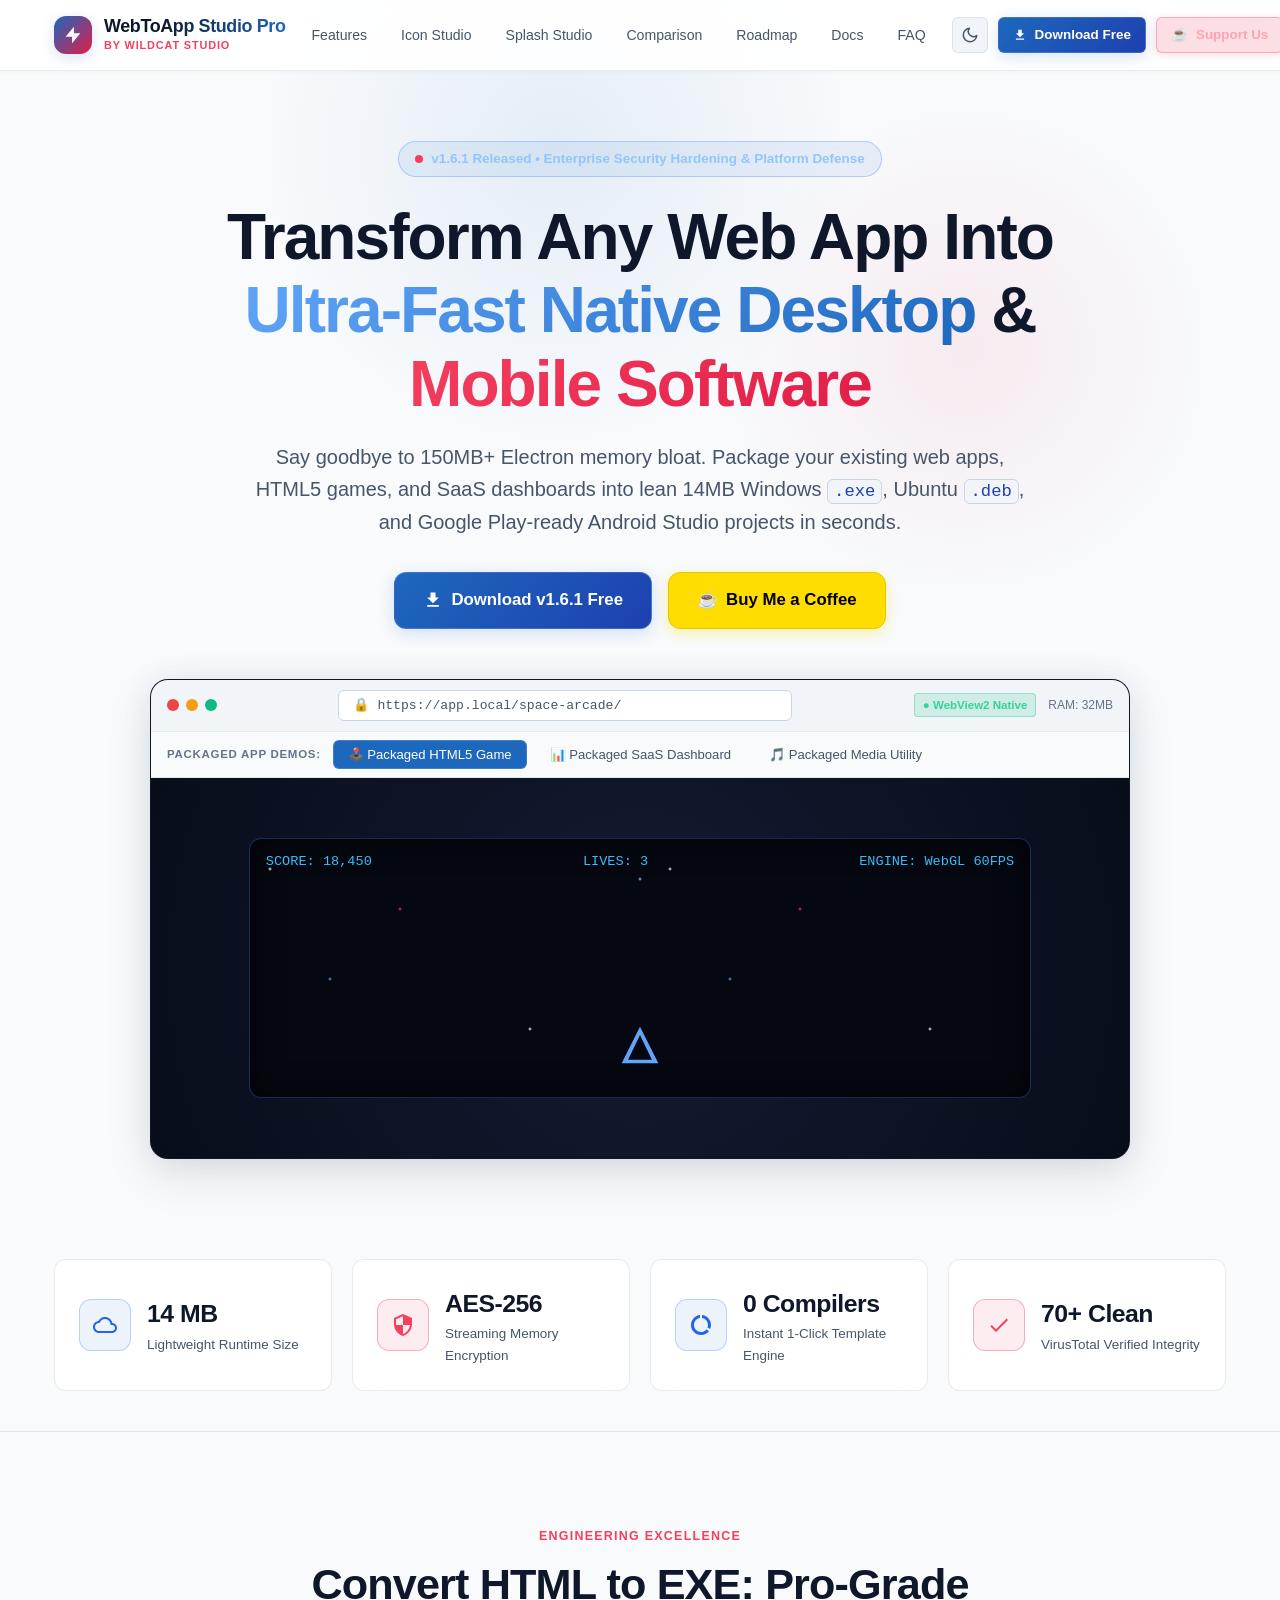
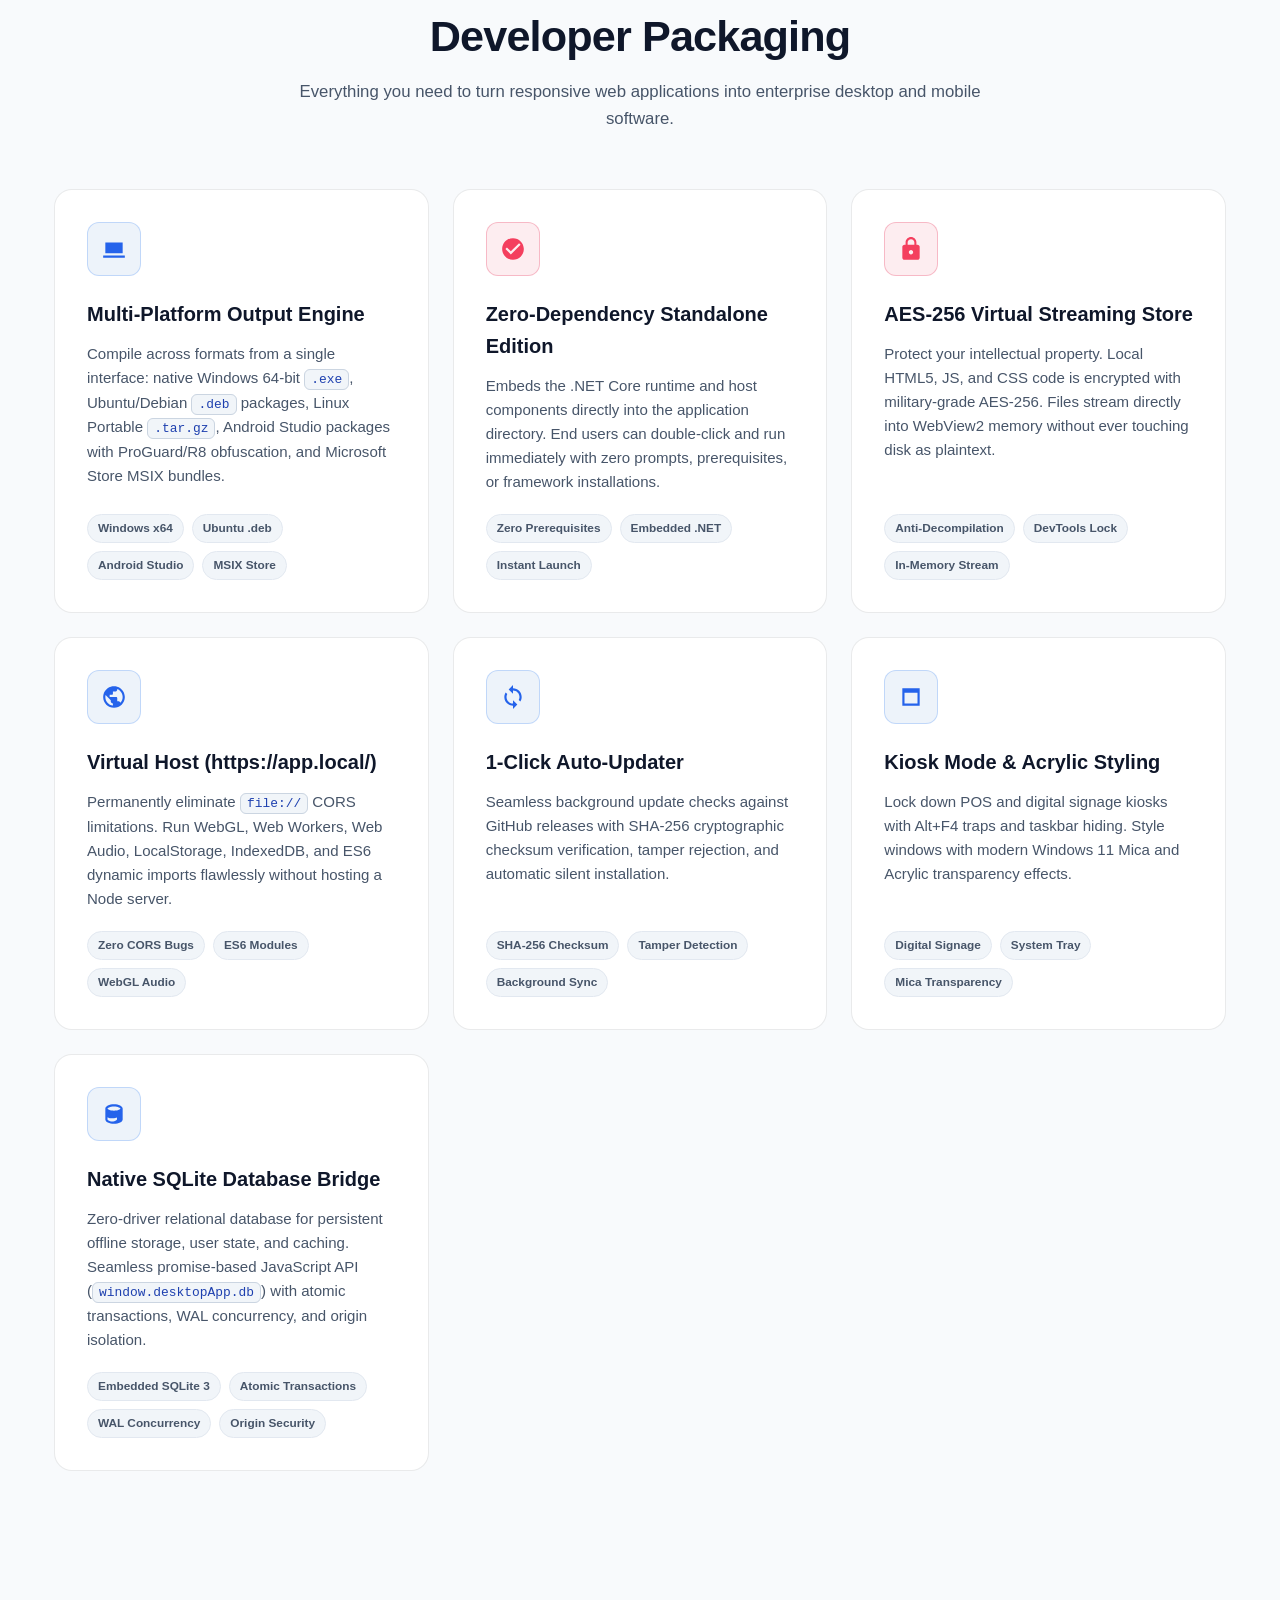
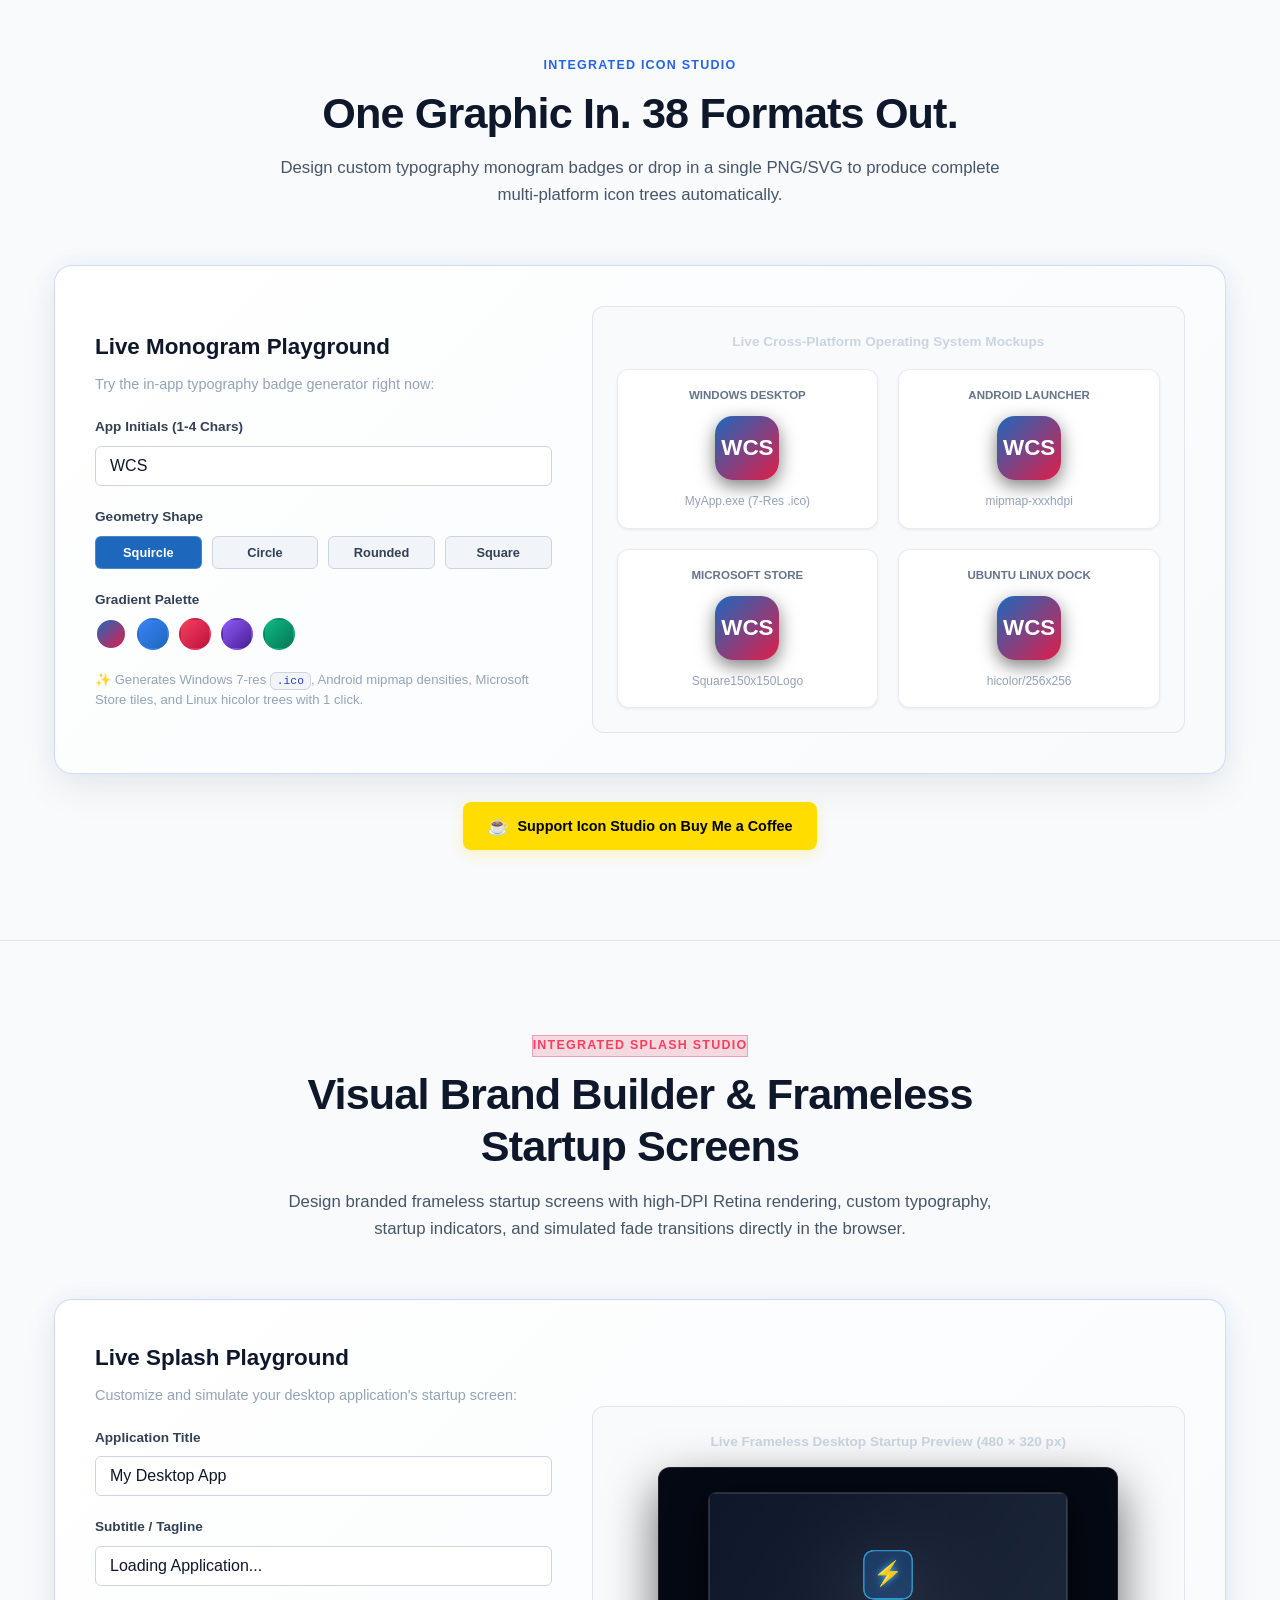
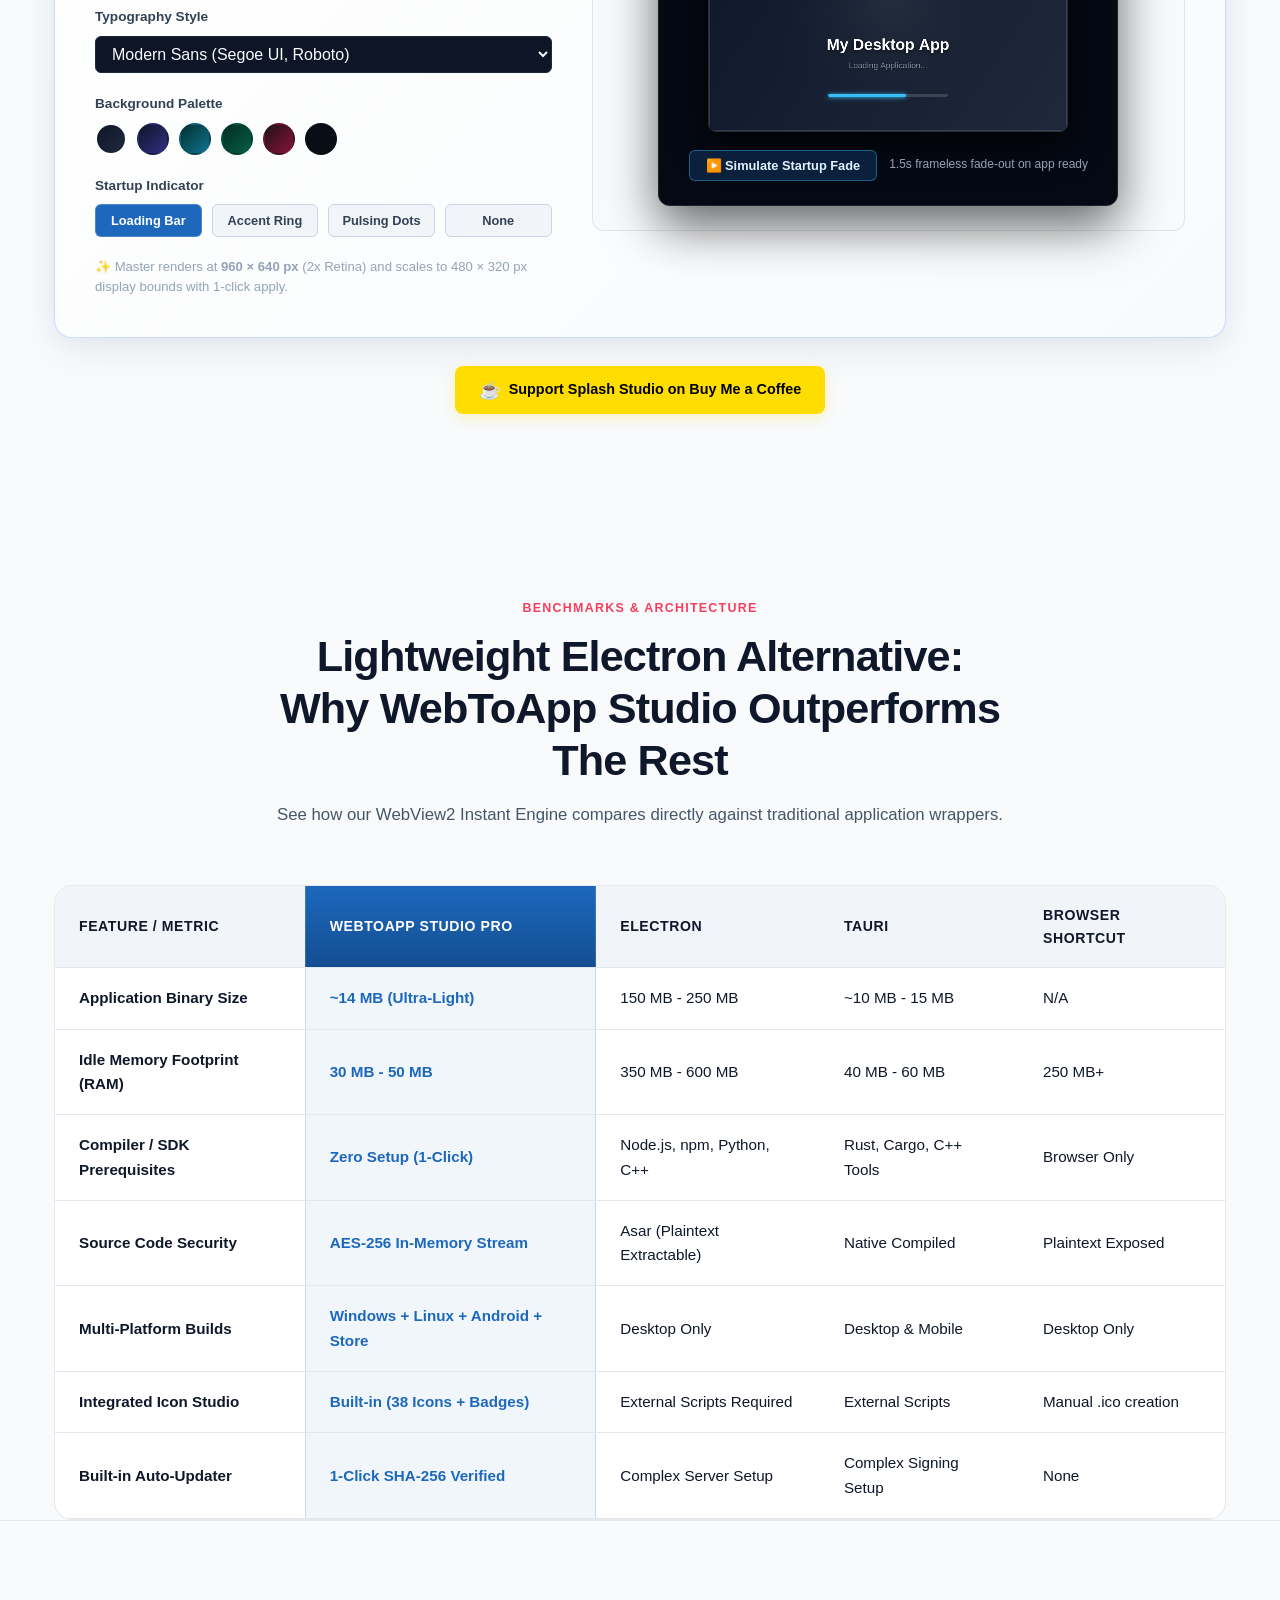
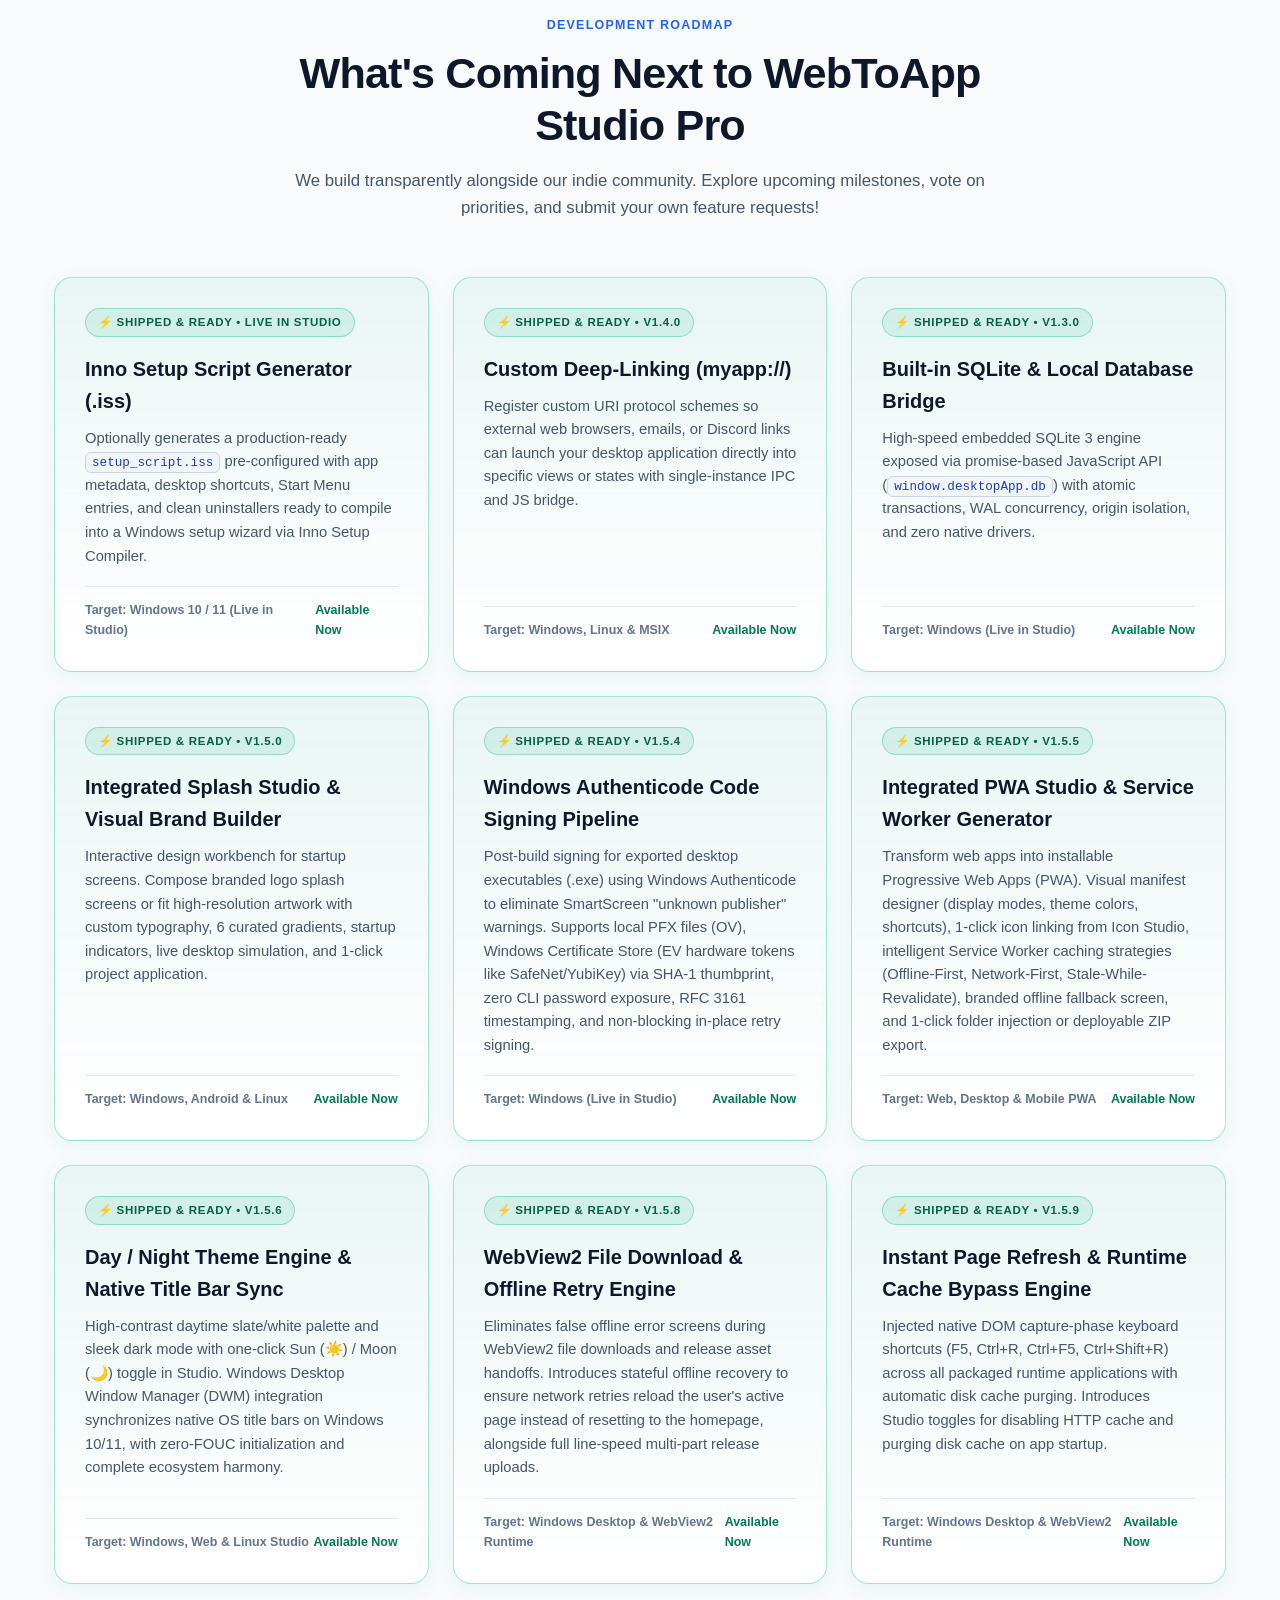
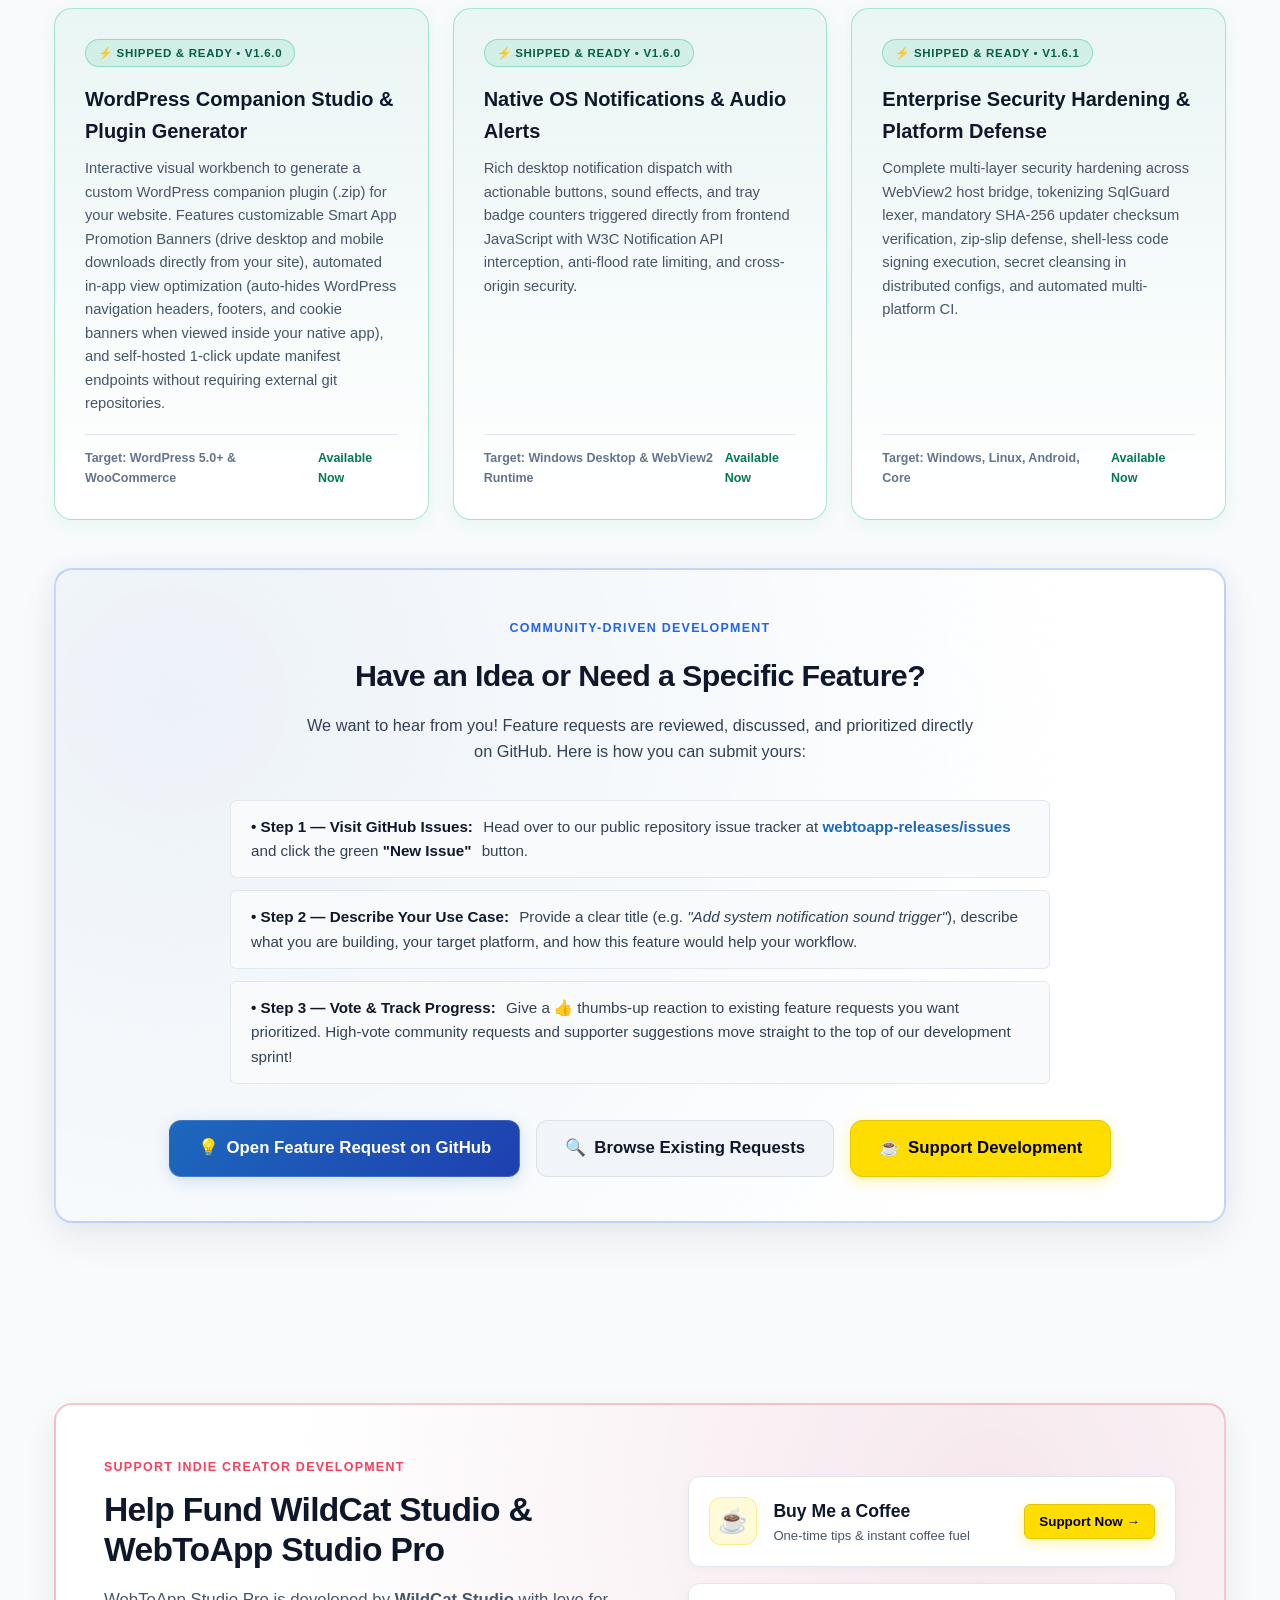
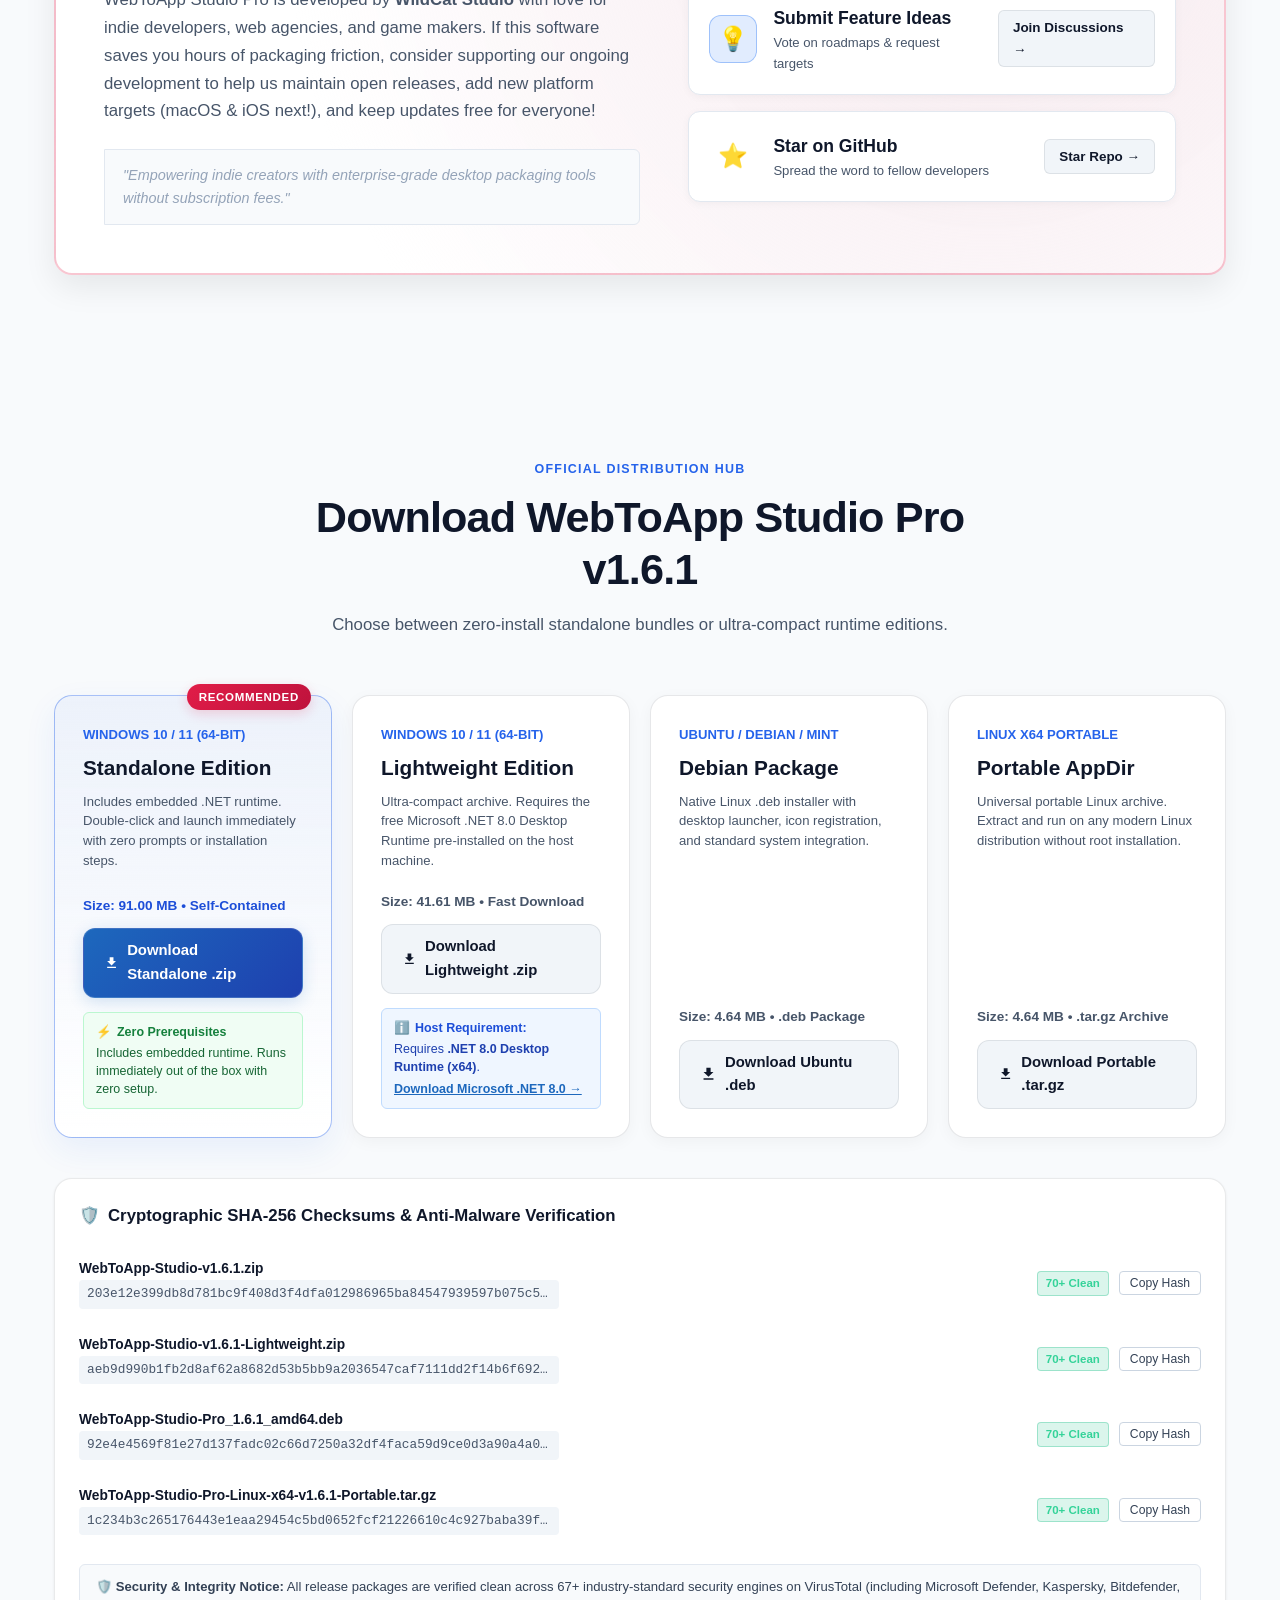
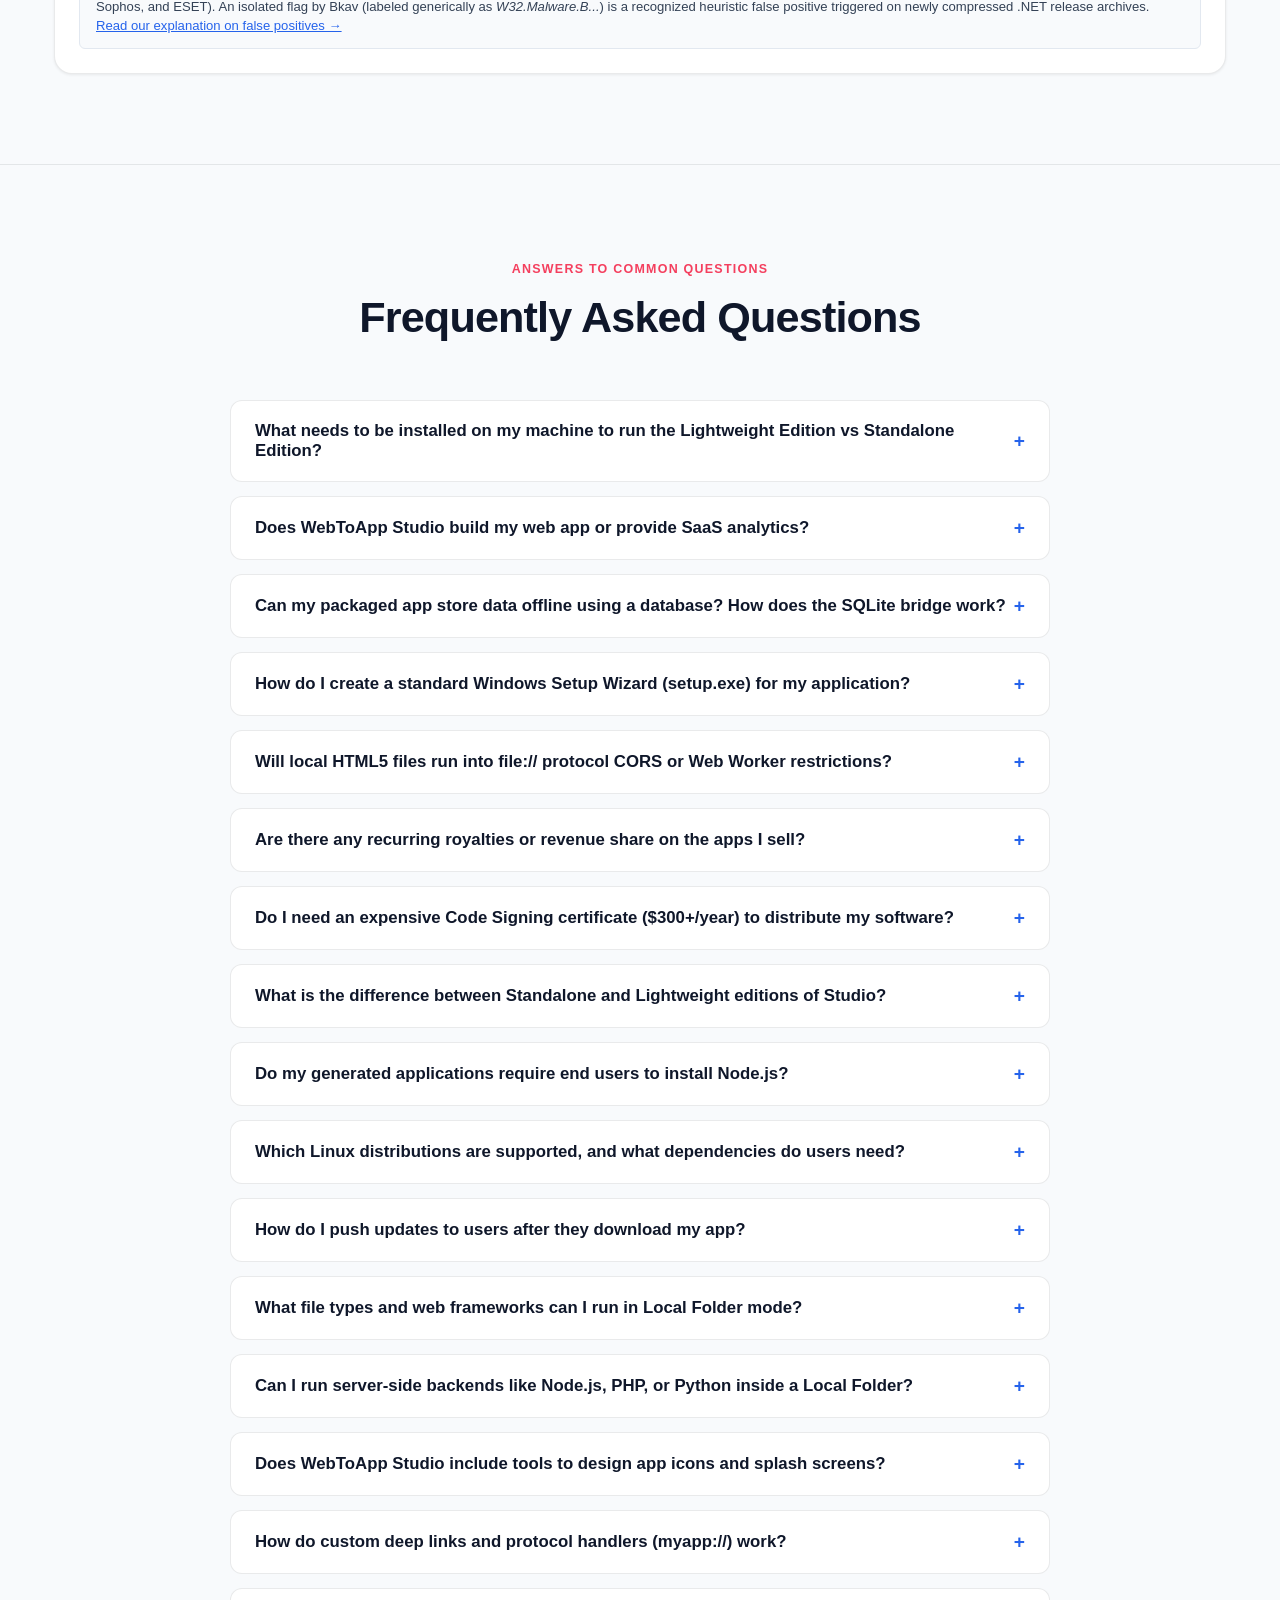
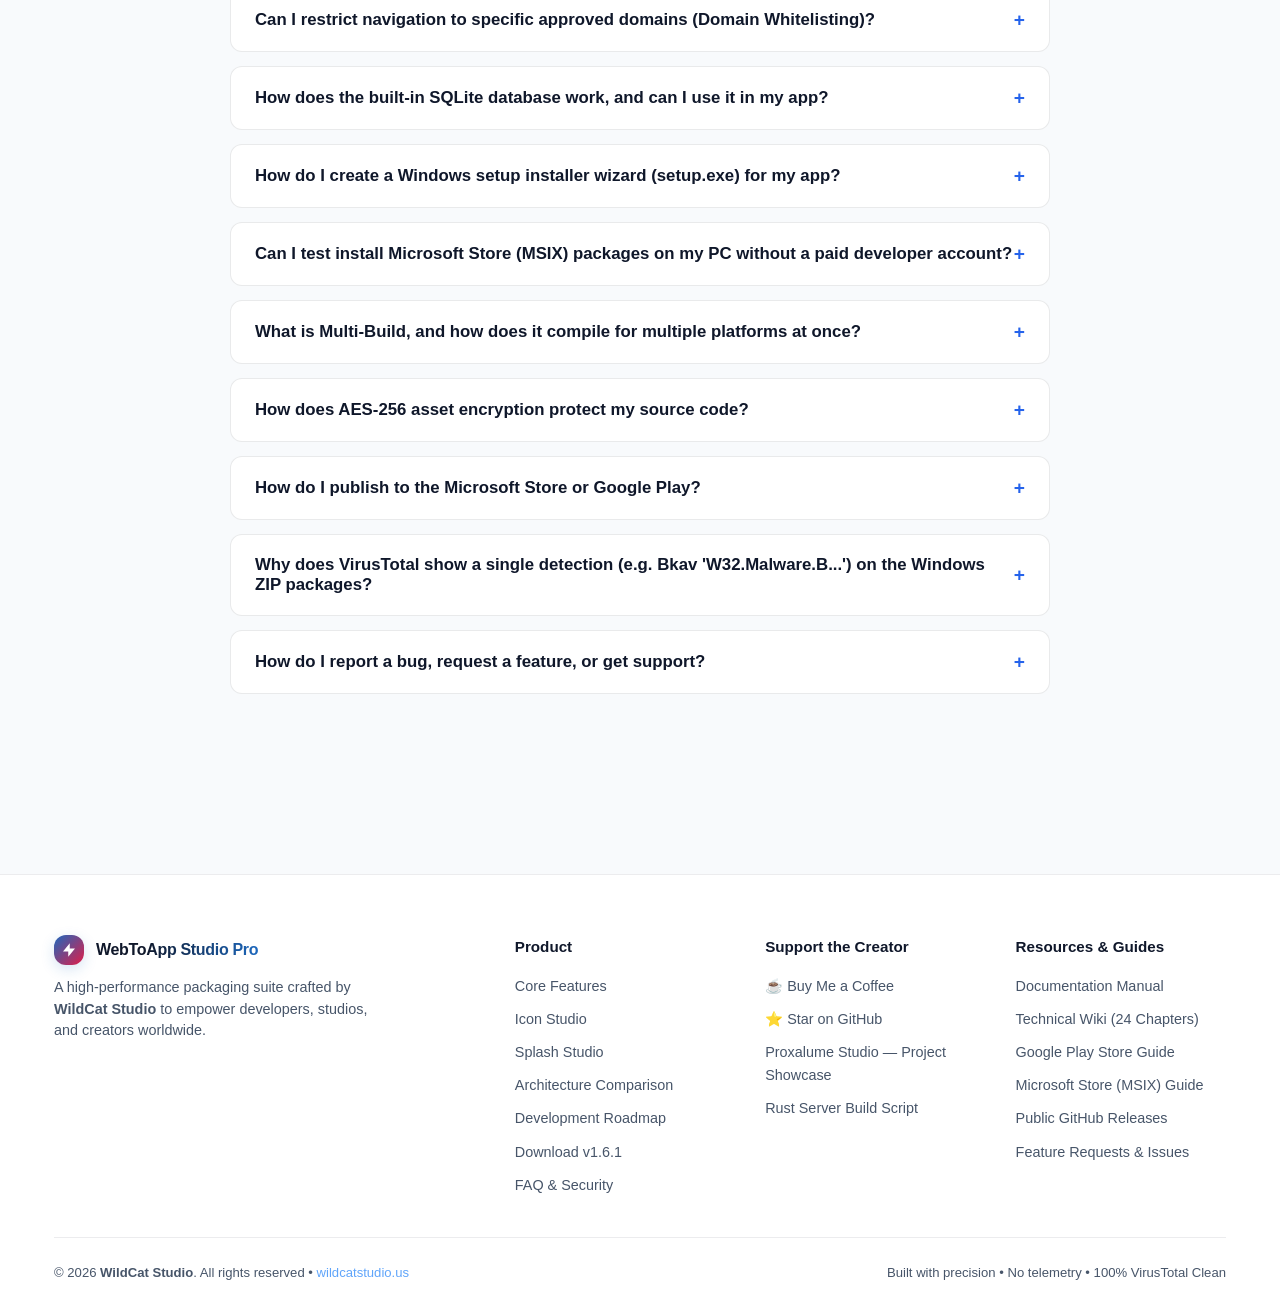
==== commit 639f9683: "feat(site): showcase Proxalume Studio and link from footer" ====
--- a/index.html
+++ b/index.html
@@ -1651,6 +1651,7 @@
           <ul class="footer-links">
             <li><a href="https://buymeacoffee.com/wildcatstudio" target="_blank" rel="noopener" class="footer-link">☕ Buy Me a Coffee</a></li>
             <li><a href="https://github.com/djacidfx/webtoapp-releases" target="_blank" rel="noopener" class="footer-link">⭐ Star on GitHub</a></li>
+            <li><a href="proxalume/" class="footer-link">Proxalume Studio — Project Showcase</a></li>
             <li><a href="https://github.com/djacidfx/RustServer" target="_blank" rel="noopener" class="footer-link">Rust Server Build Script</a></li>
           </ul>
         </div>
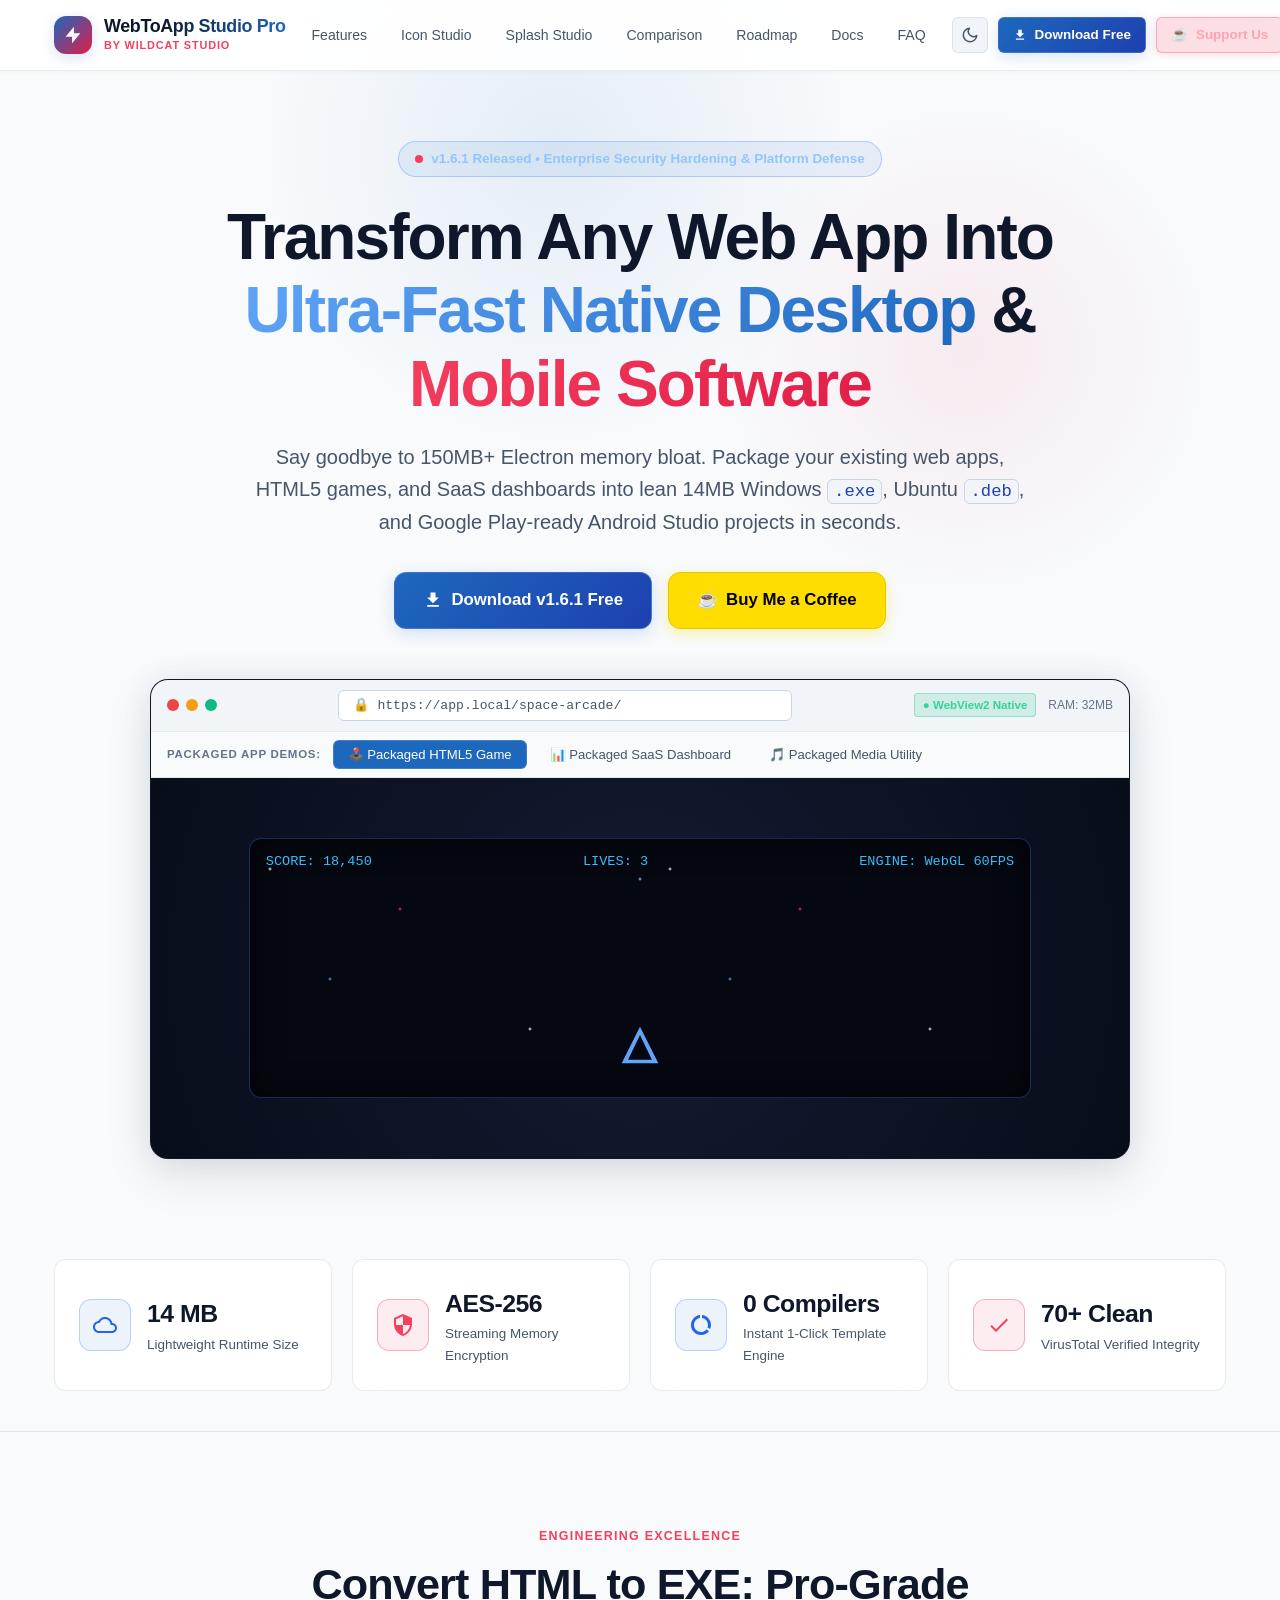
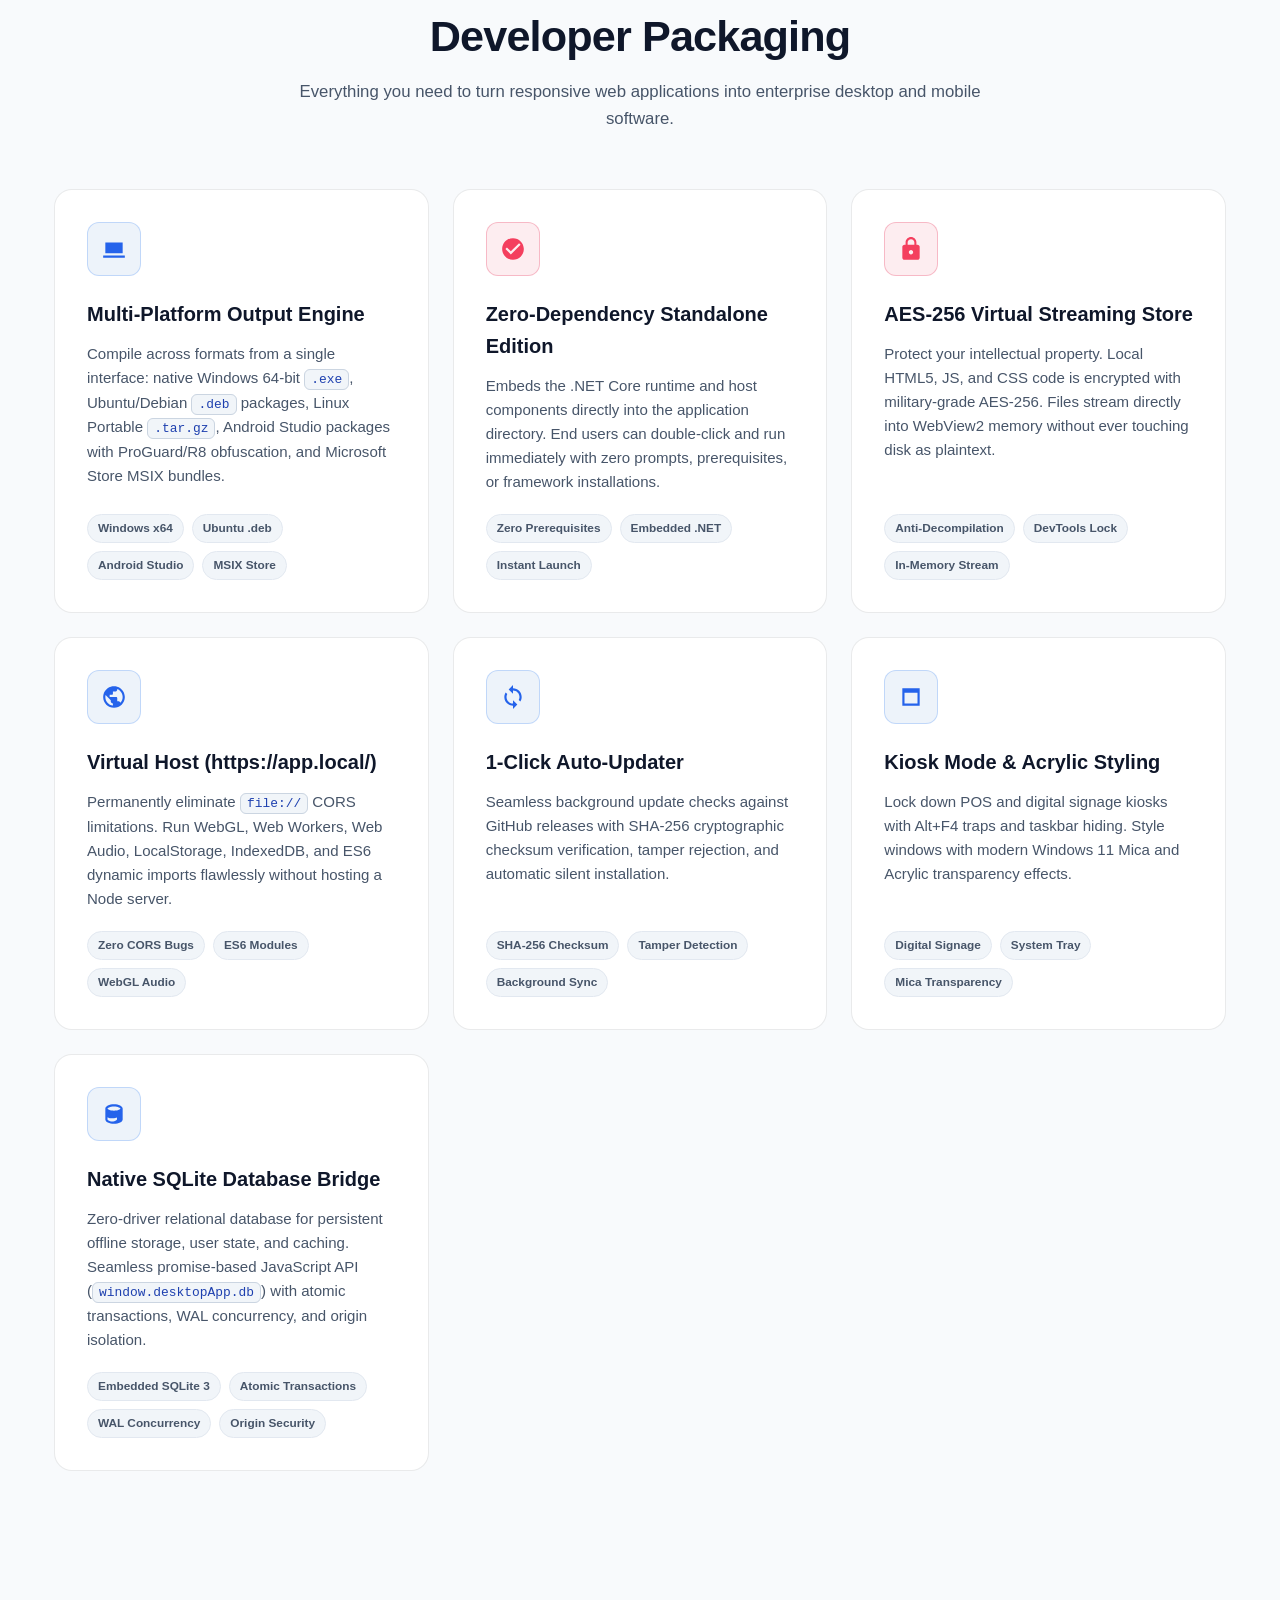
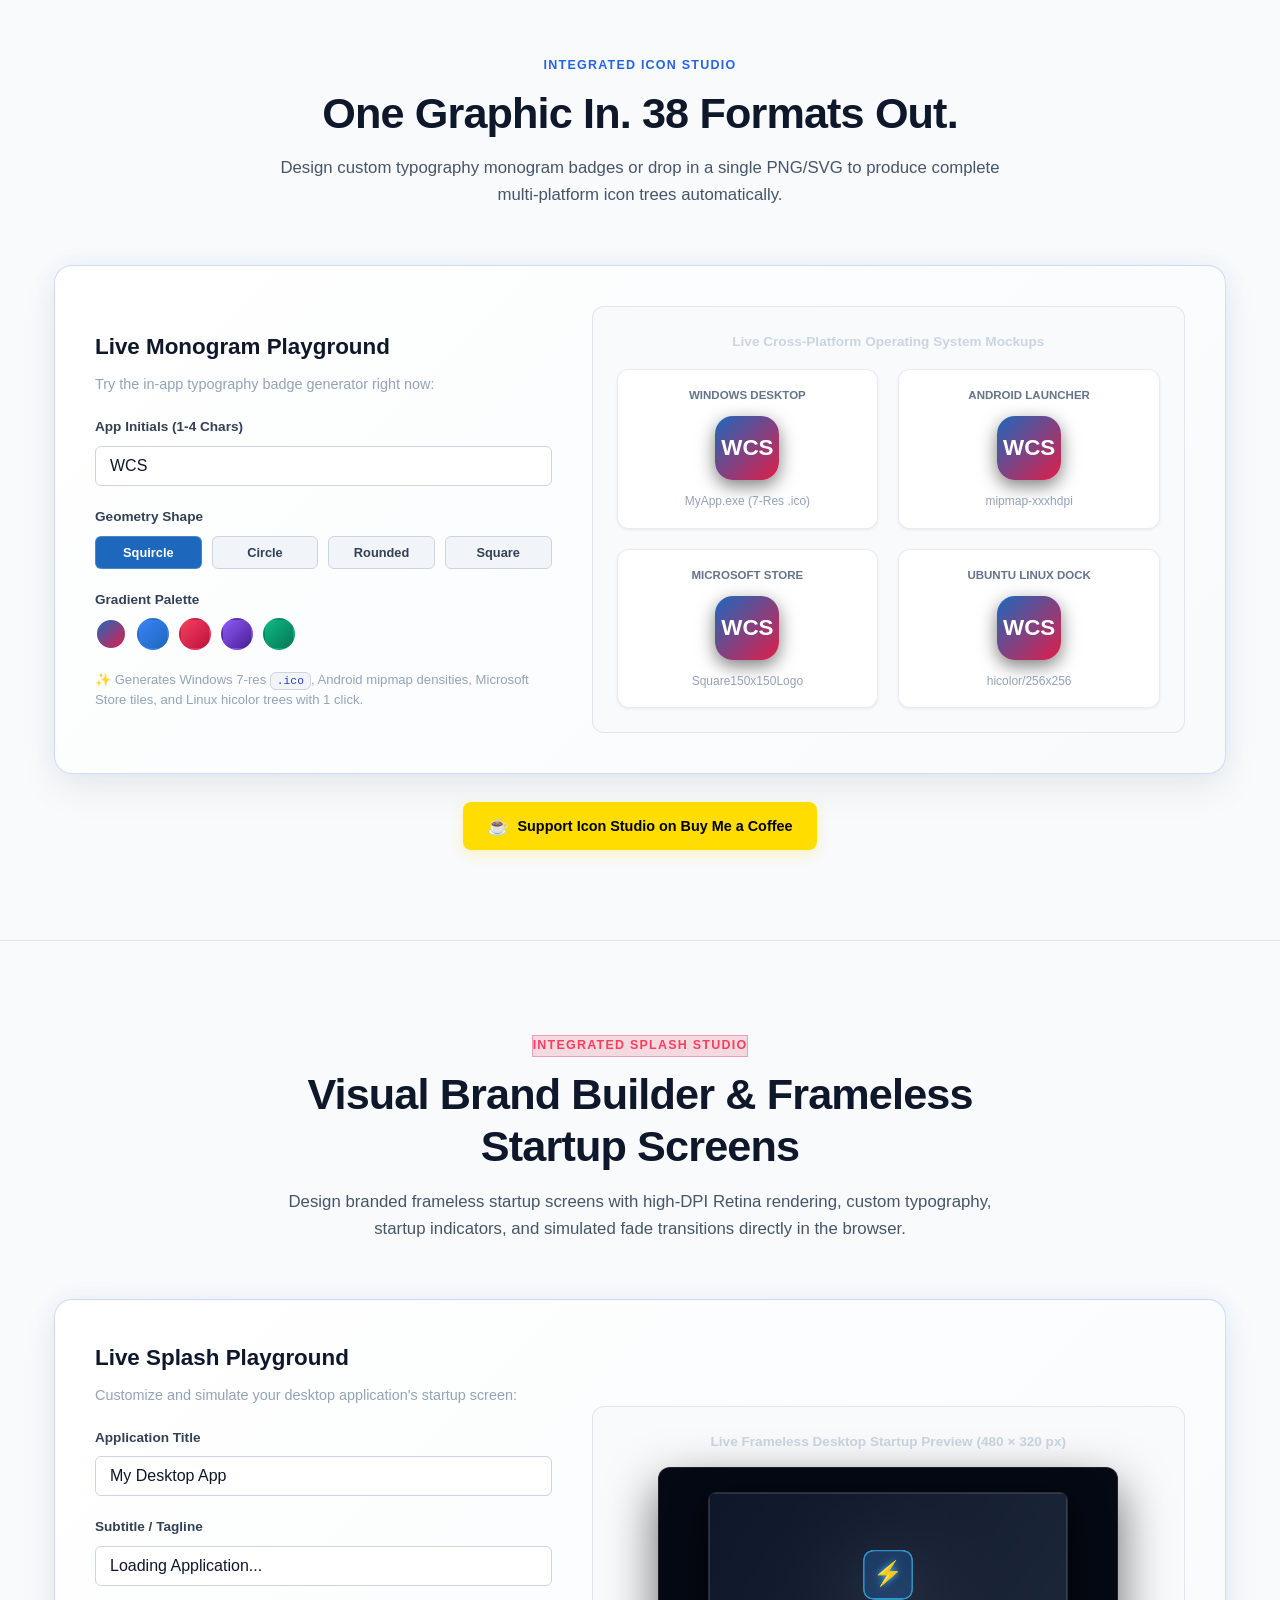
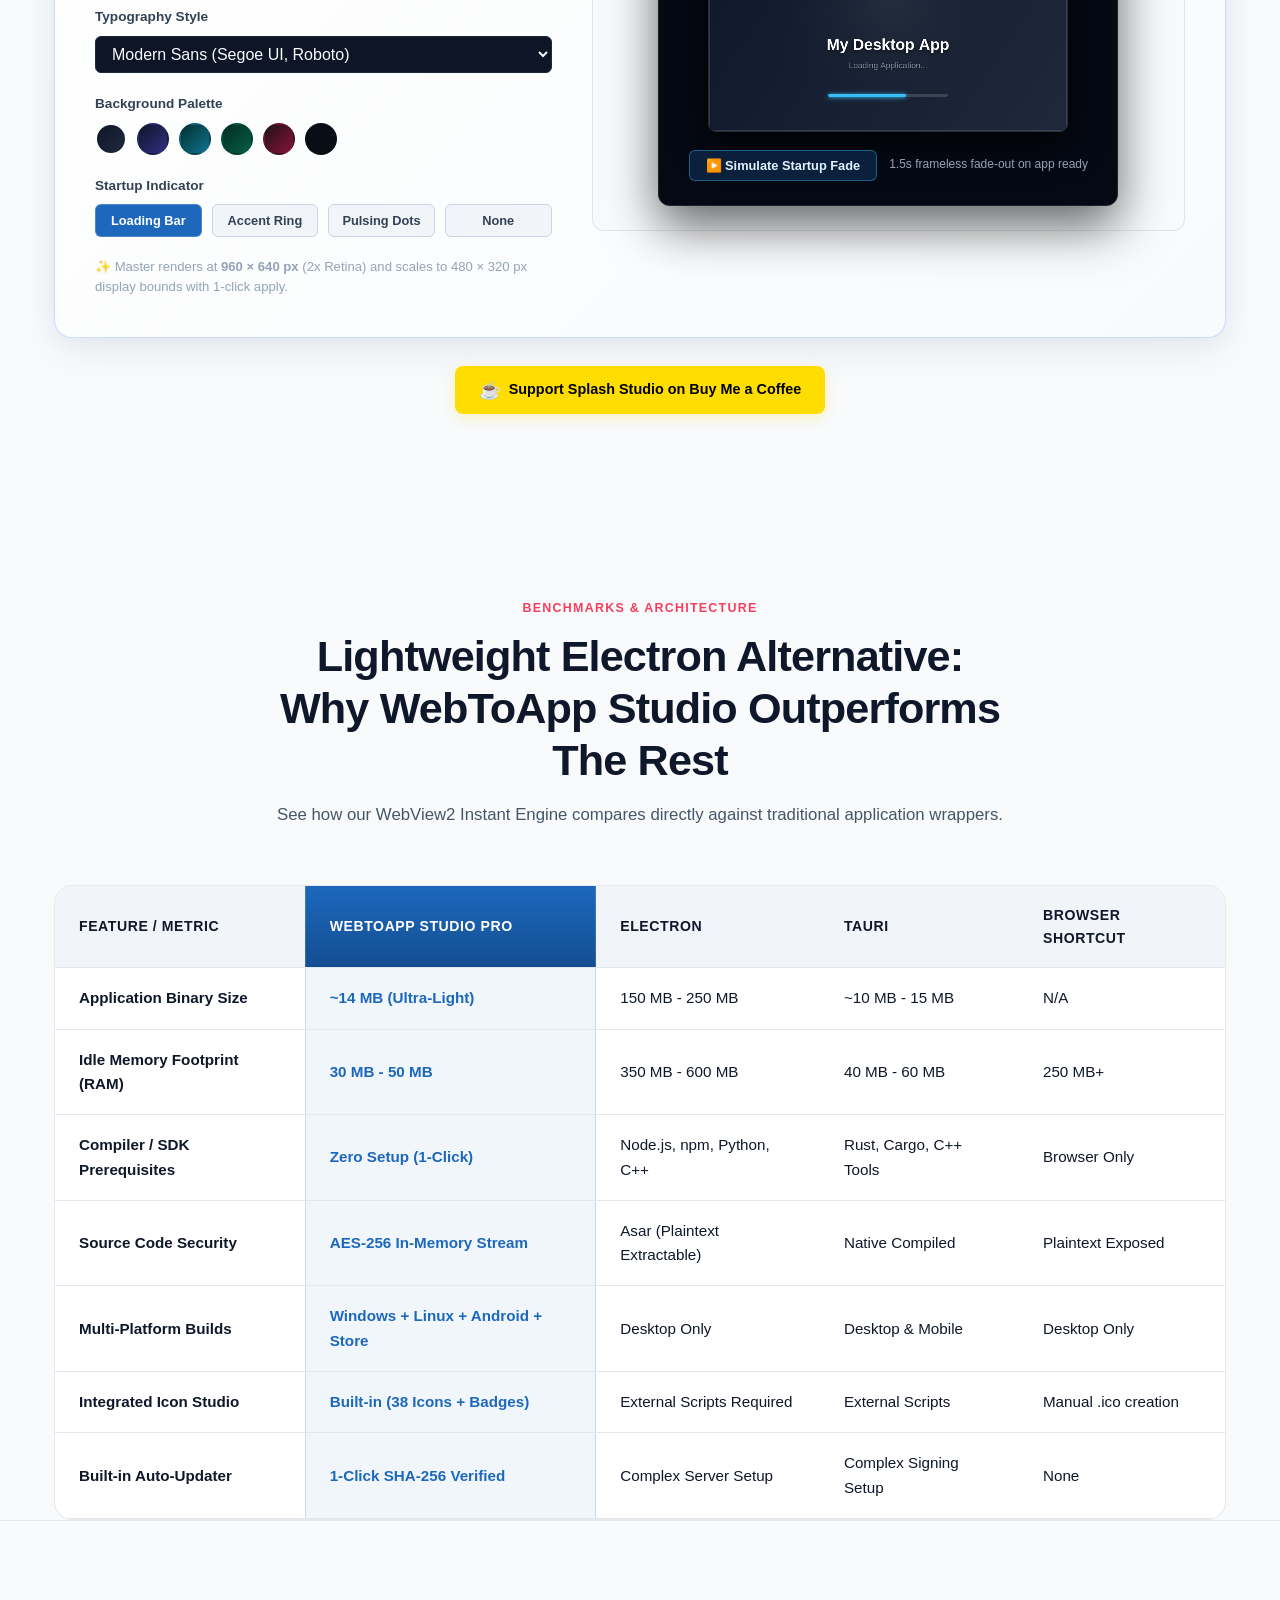
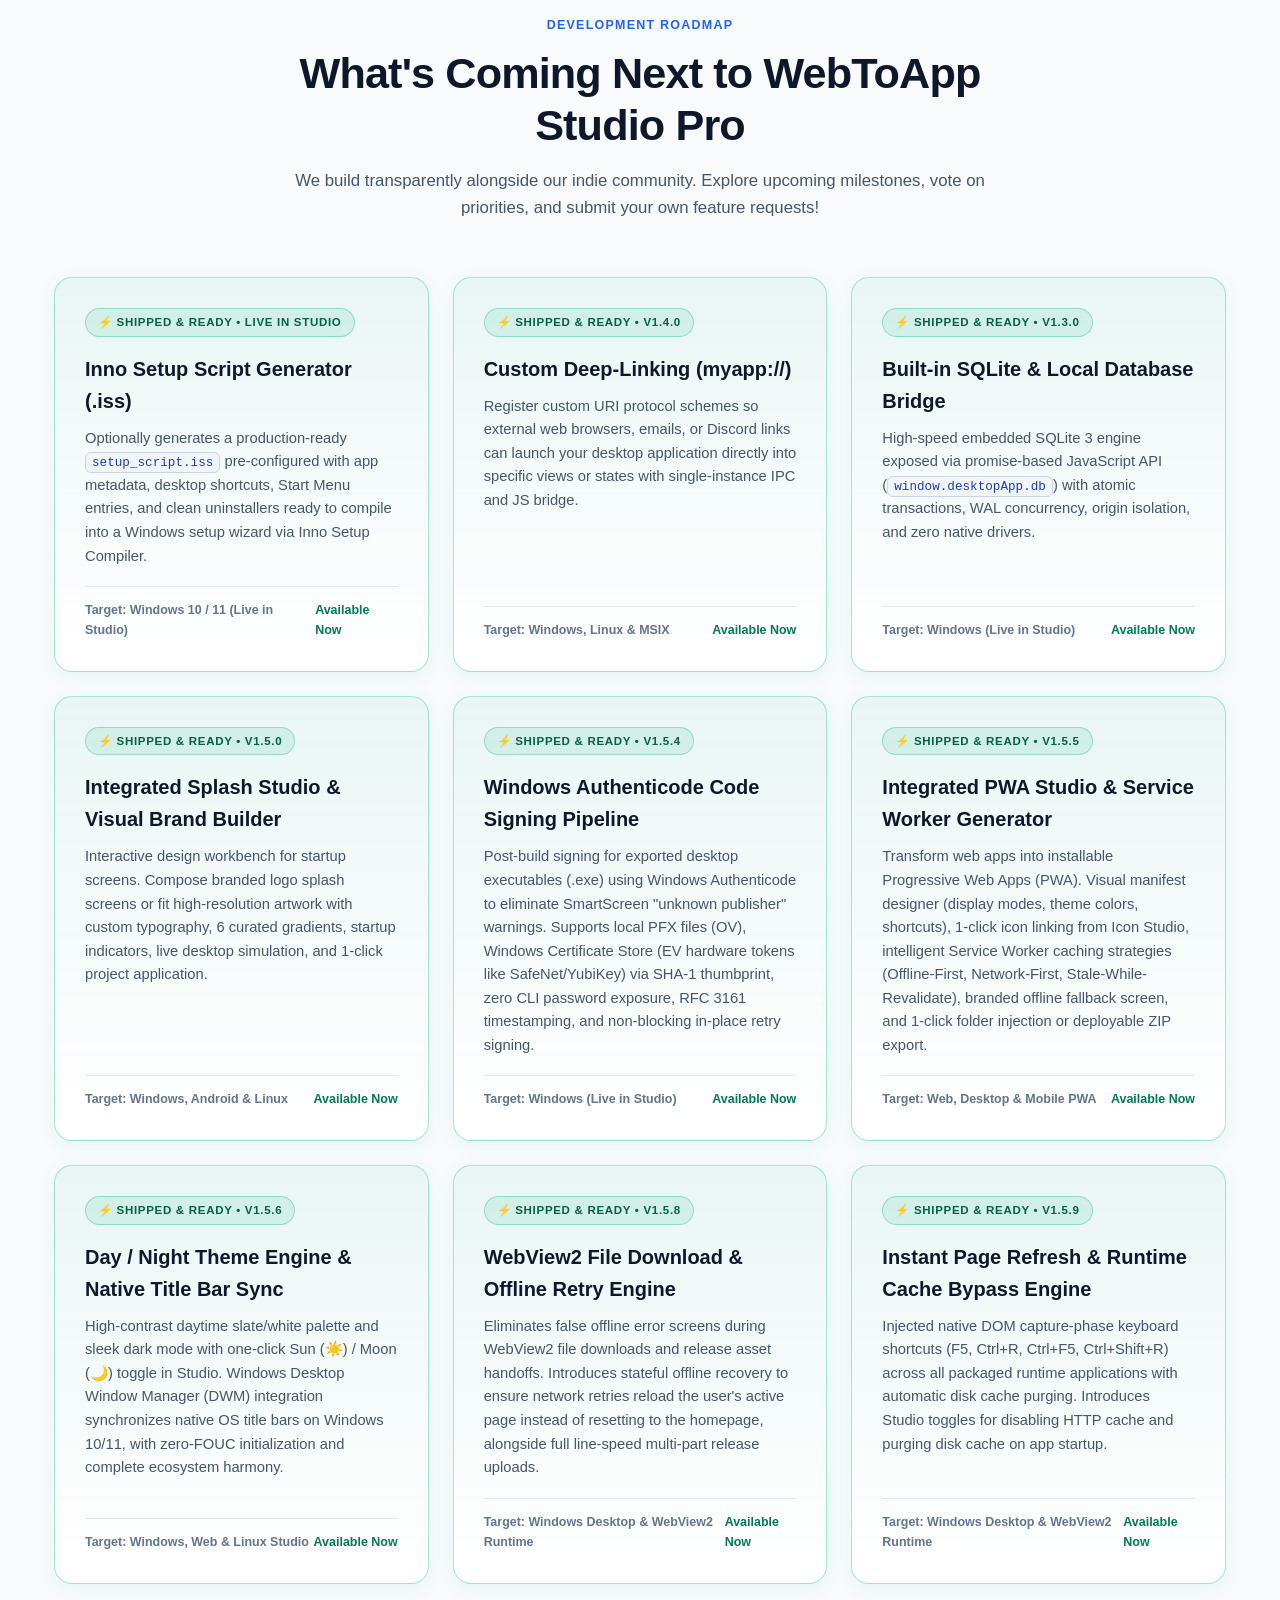
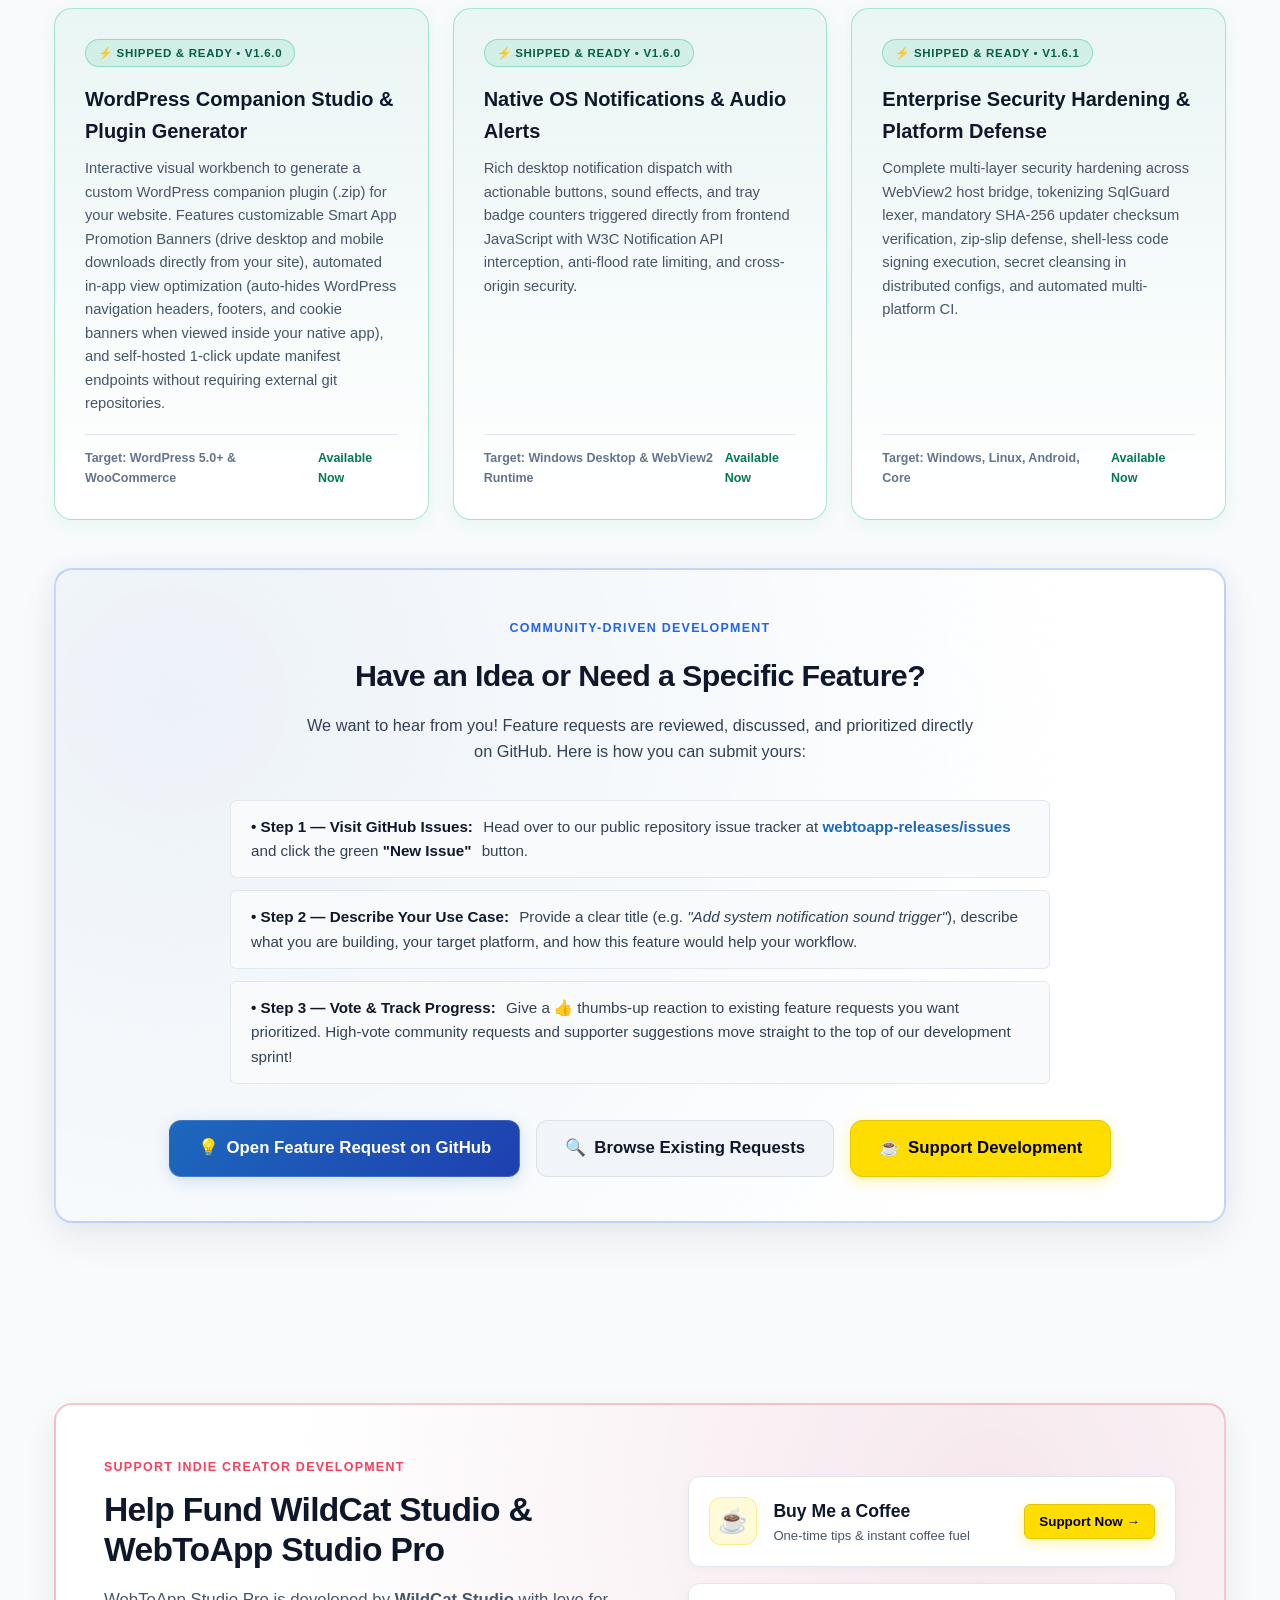
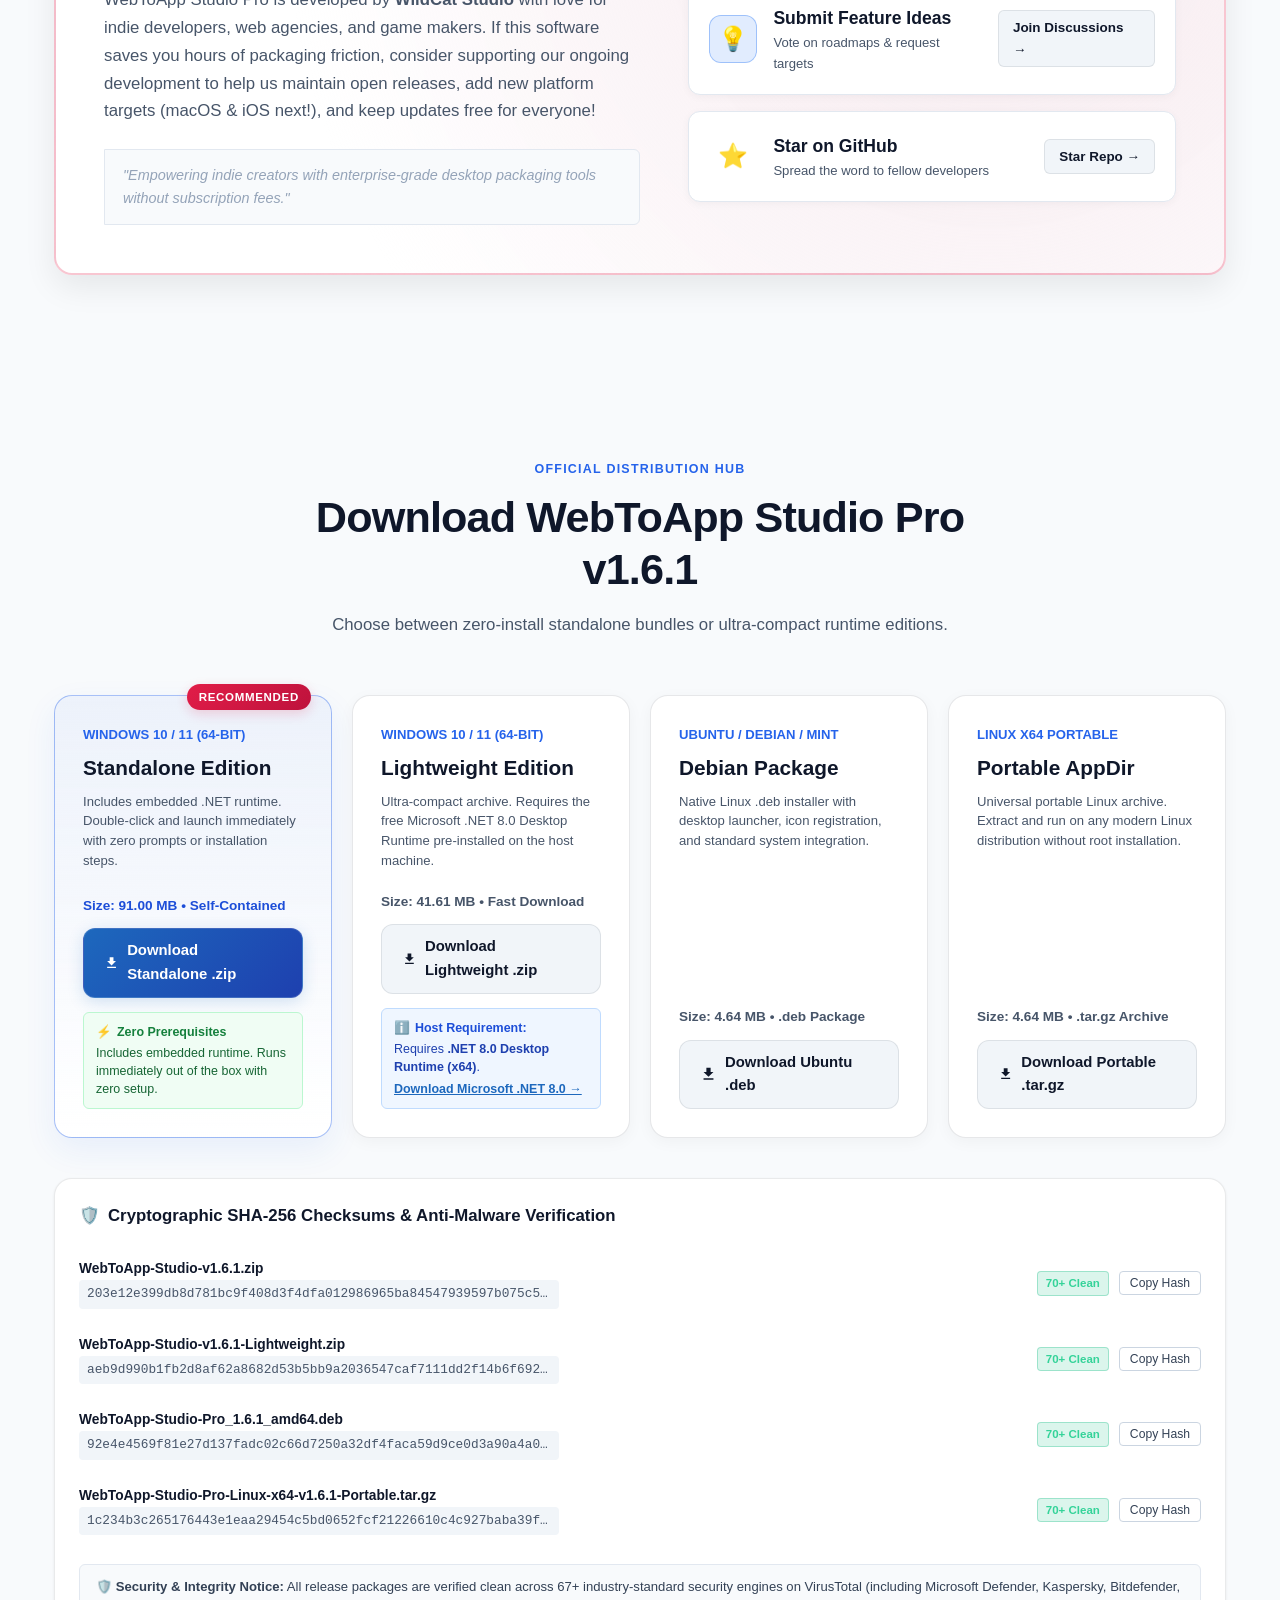
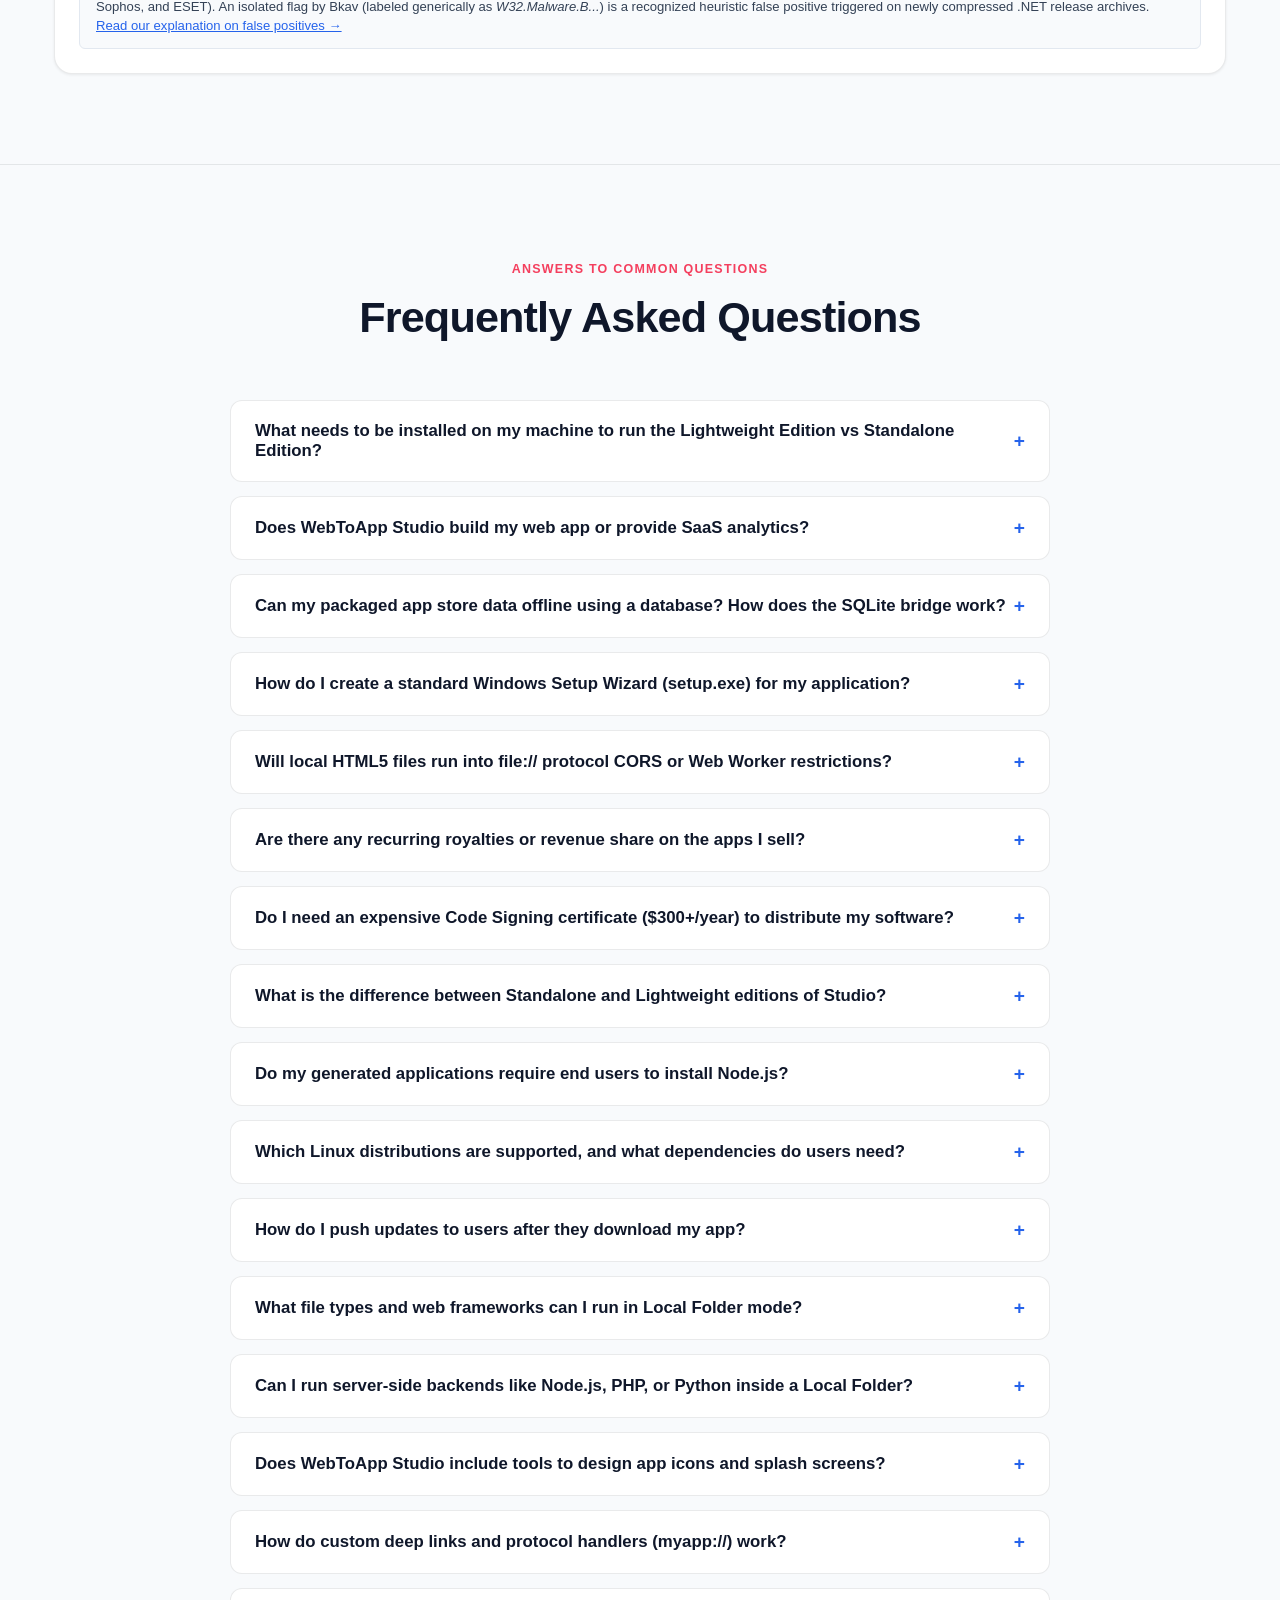
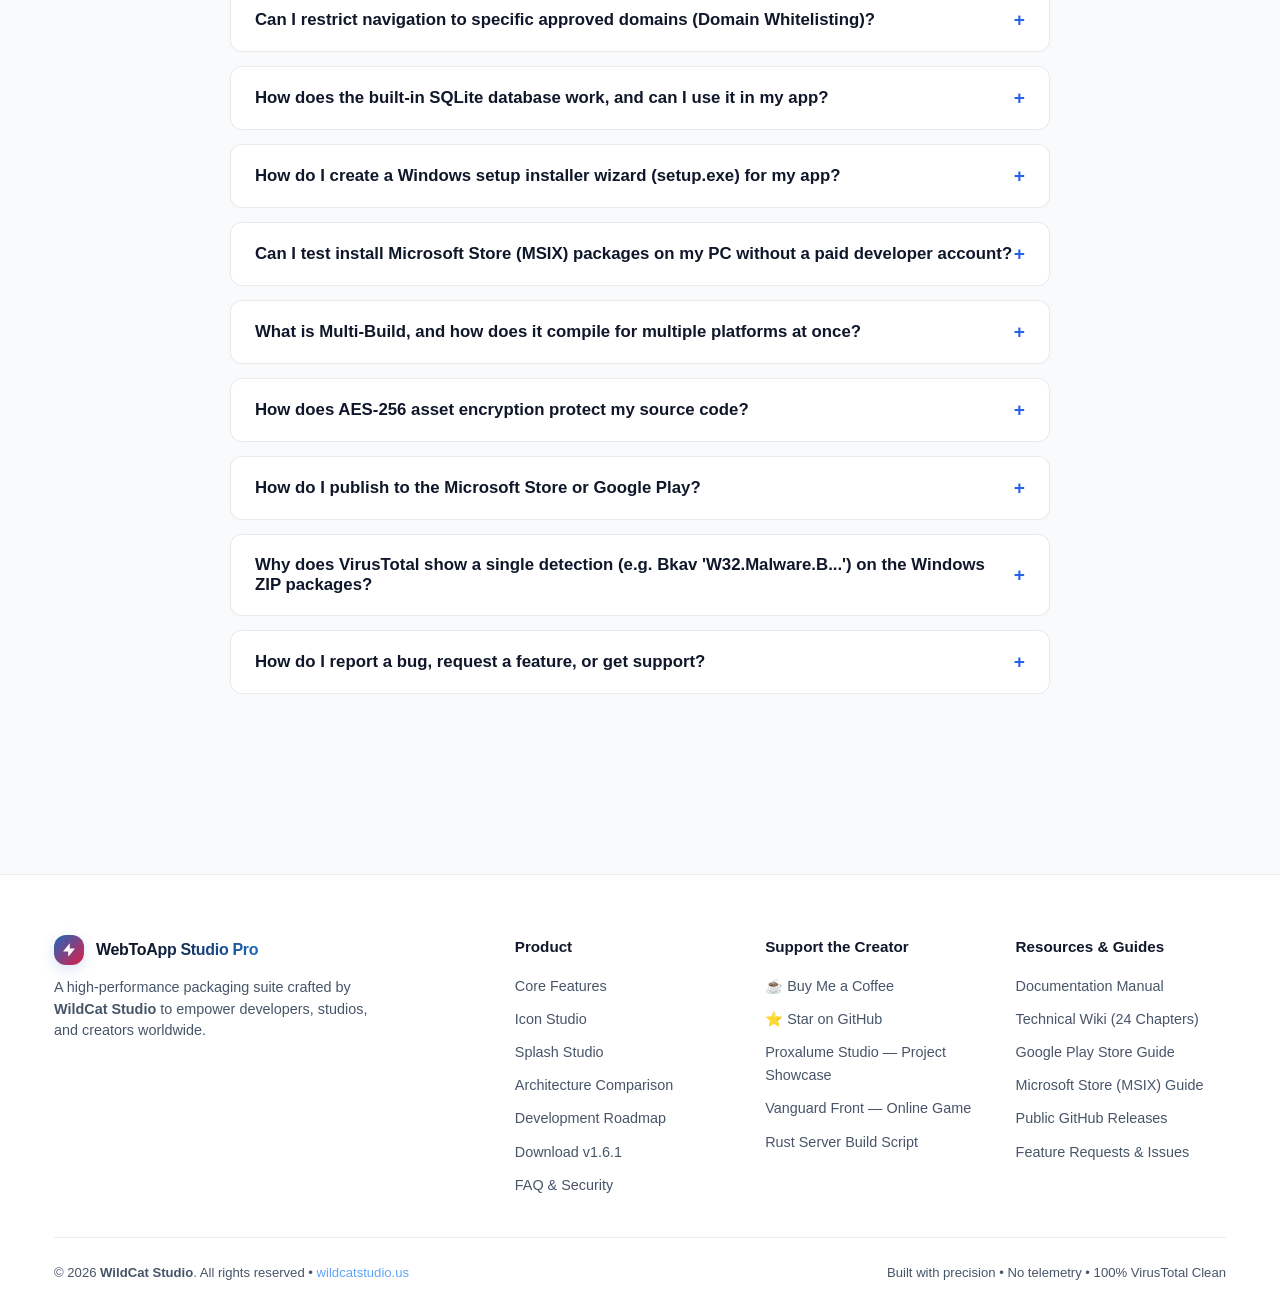
==== commit f036e7fd: "feat(site): add Vanguard Front showcase and full player field manual" ====
--- a/index.html
+++ b/index.html
@@ -1652,6 +1652,7 @@
             <li><a href="https://buymeacoffee.com/wildcatstudio" target="_blank" rel="noopener" class="footer-link">☕ Buy Me a Coffee</a></li>
             <li><a href="https://github.com/djacidfx/webtoapp-releases" target="_blank" rel="noopener" class="footer-link">⭐ Star on GitHub</a></li>
             <li><a href="proxalume/" class="footer-link">Proxalume Studio — Project Showcase</a></li>
+            <li><a href="vanguard-front/" class="footer-link">Vanguard Front — Online Game</a></li>
             <li><a href="https://github.com/djacidfx/RustServer" target="_blank" rel="noopener" class="footer-link">Rust Server Build Script</a></li>
           </ul>
         </div>
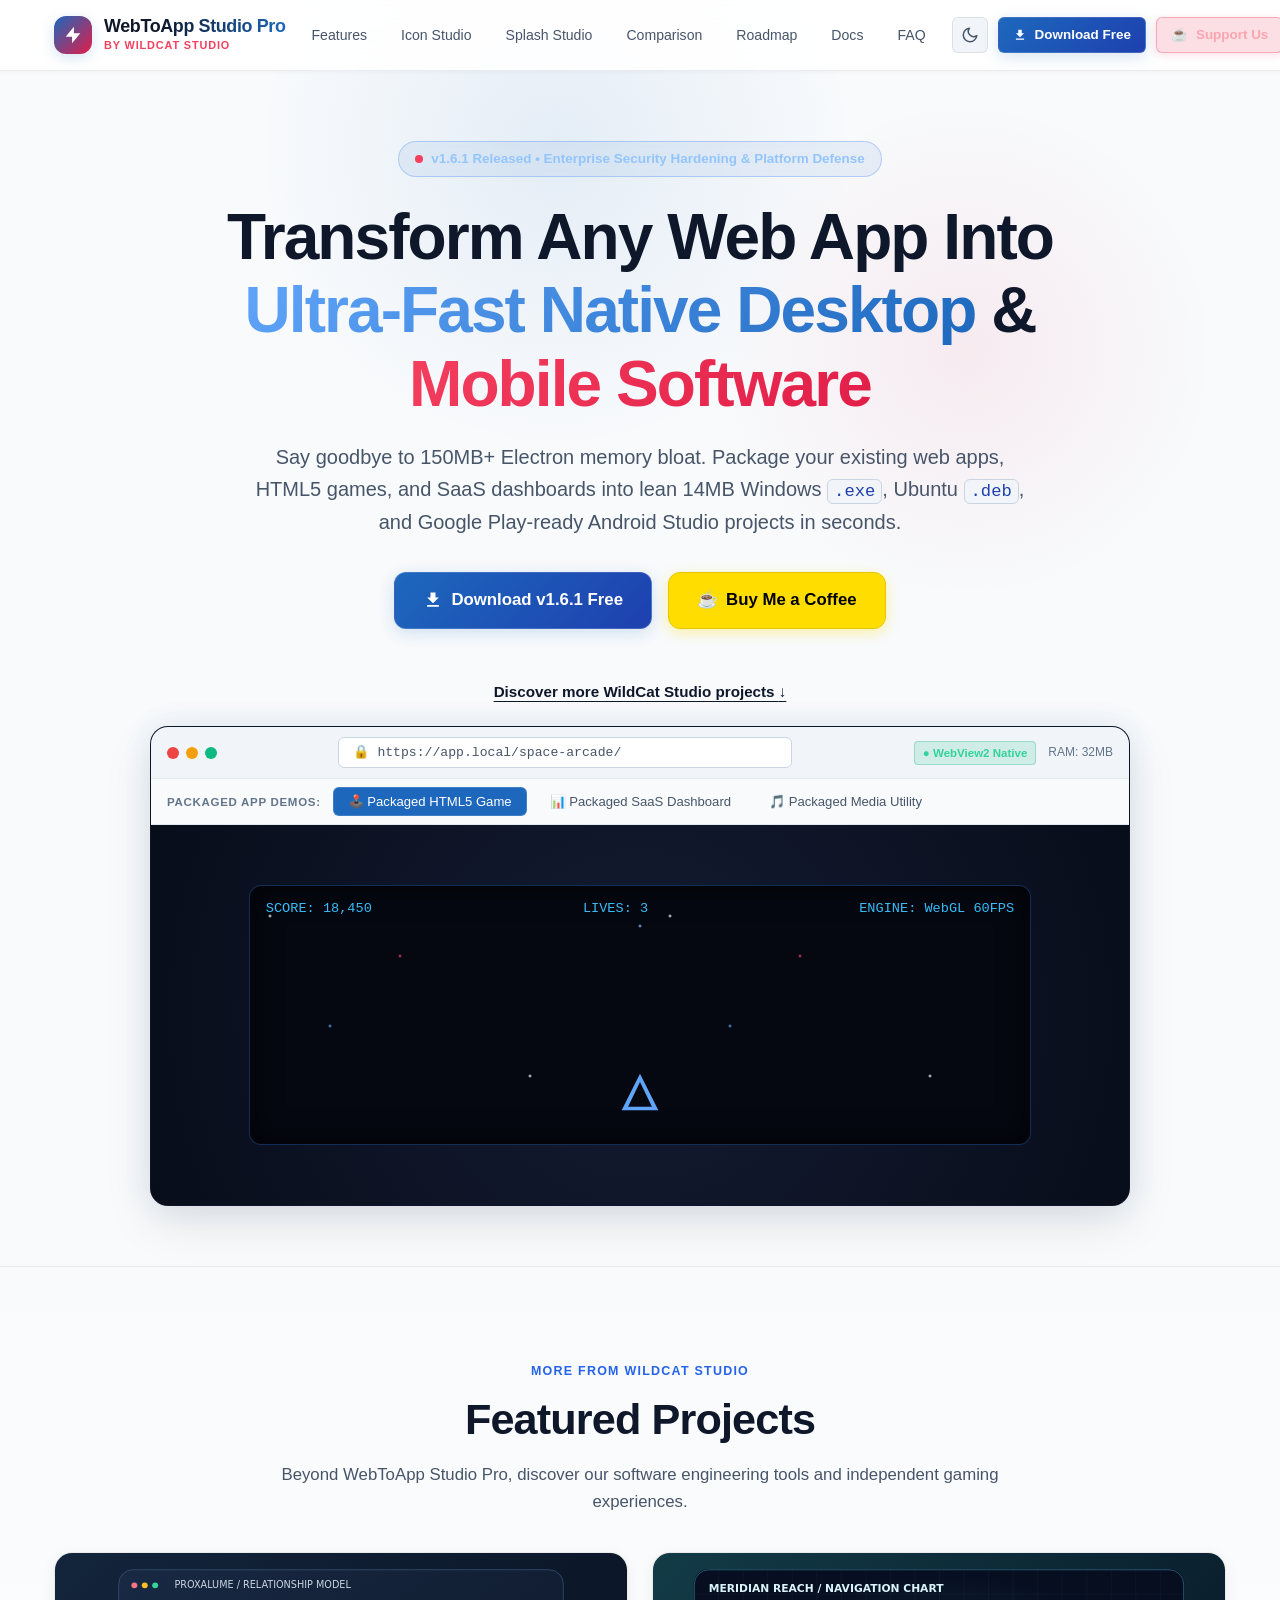
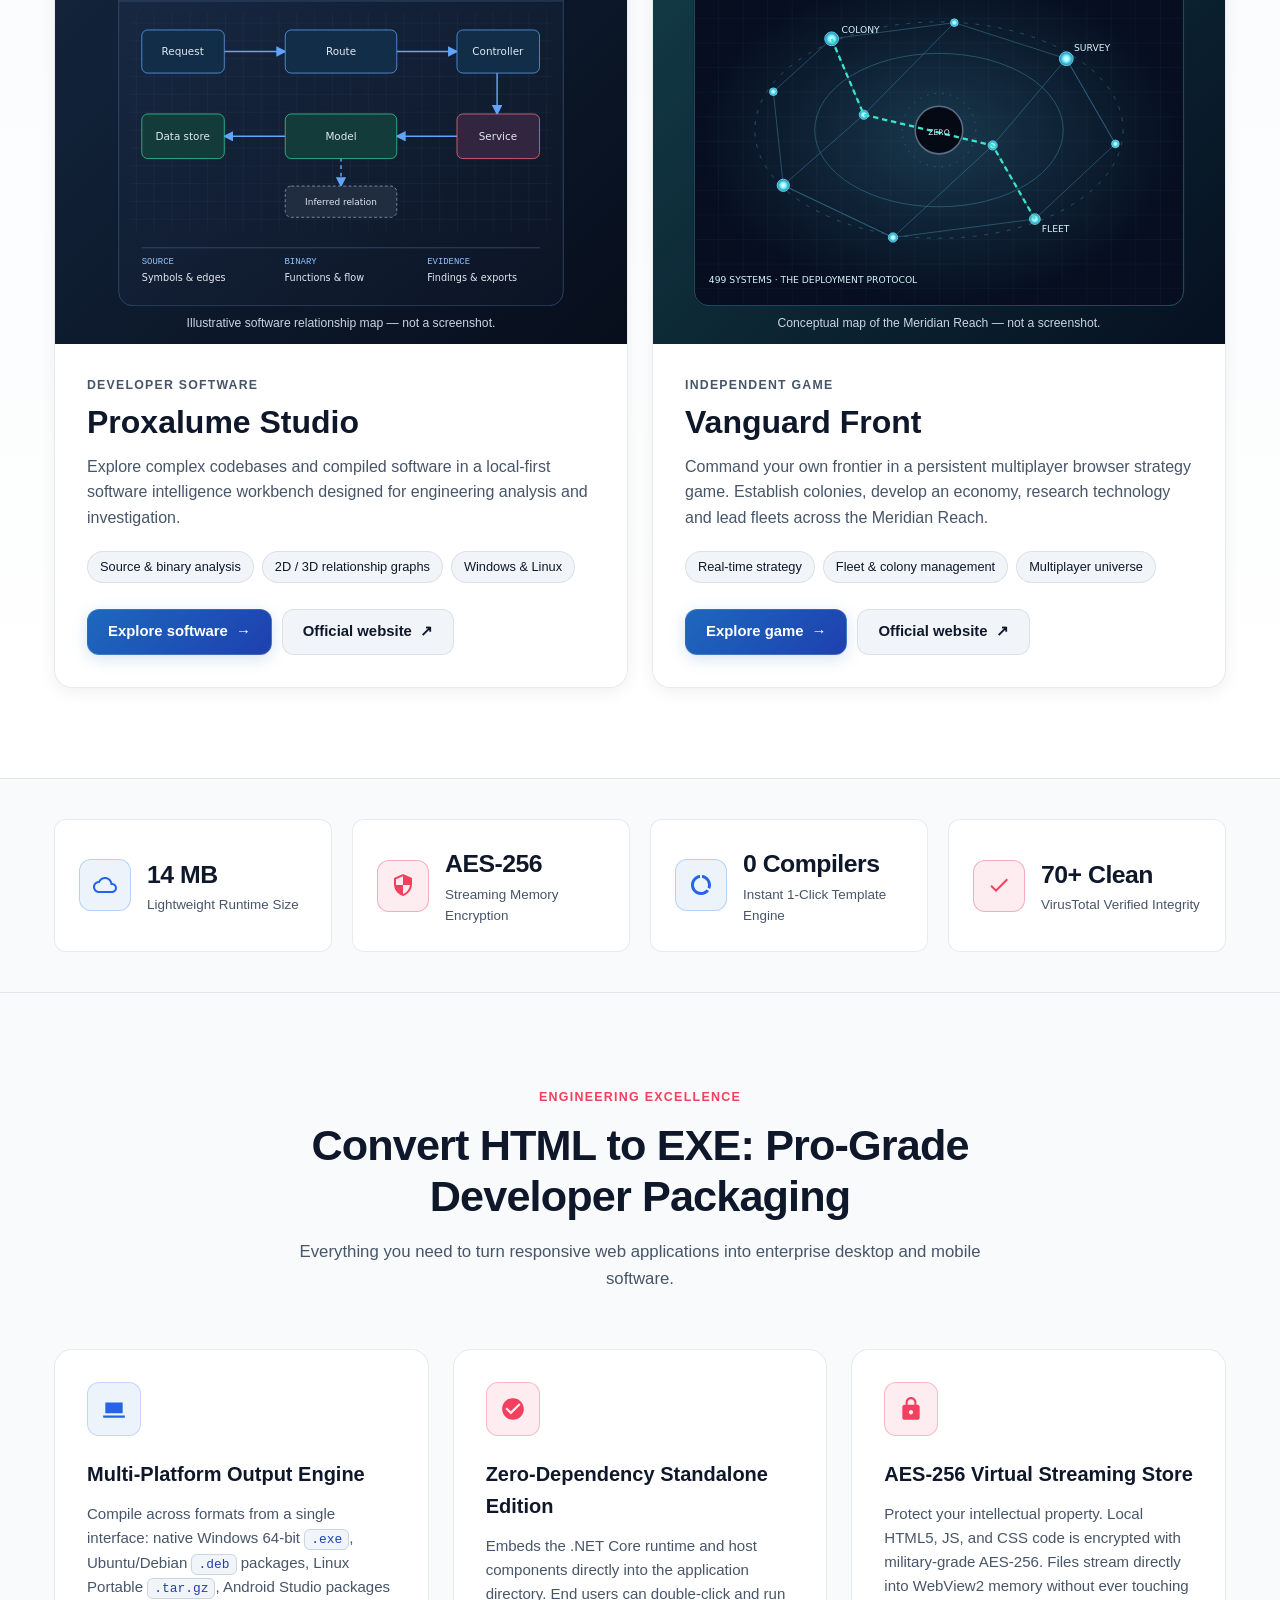
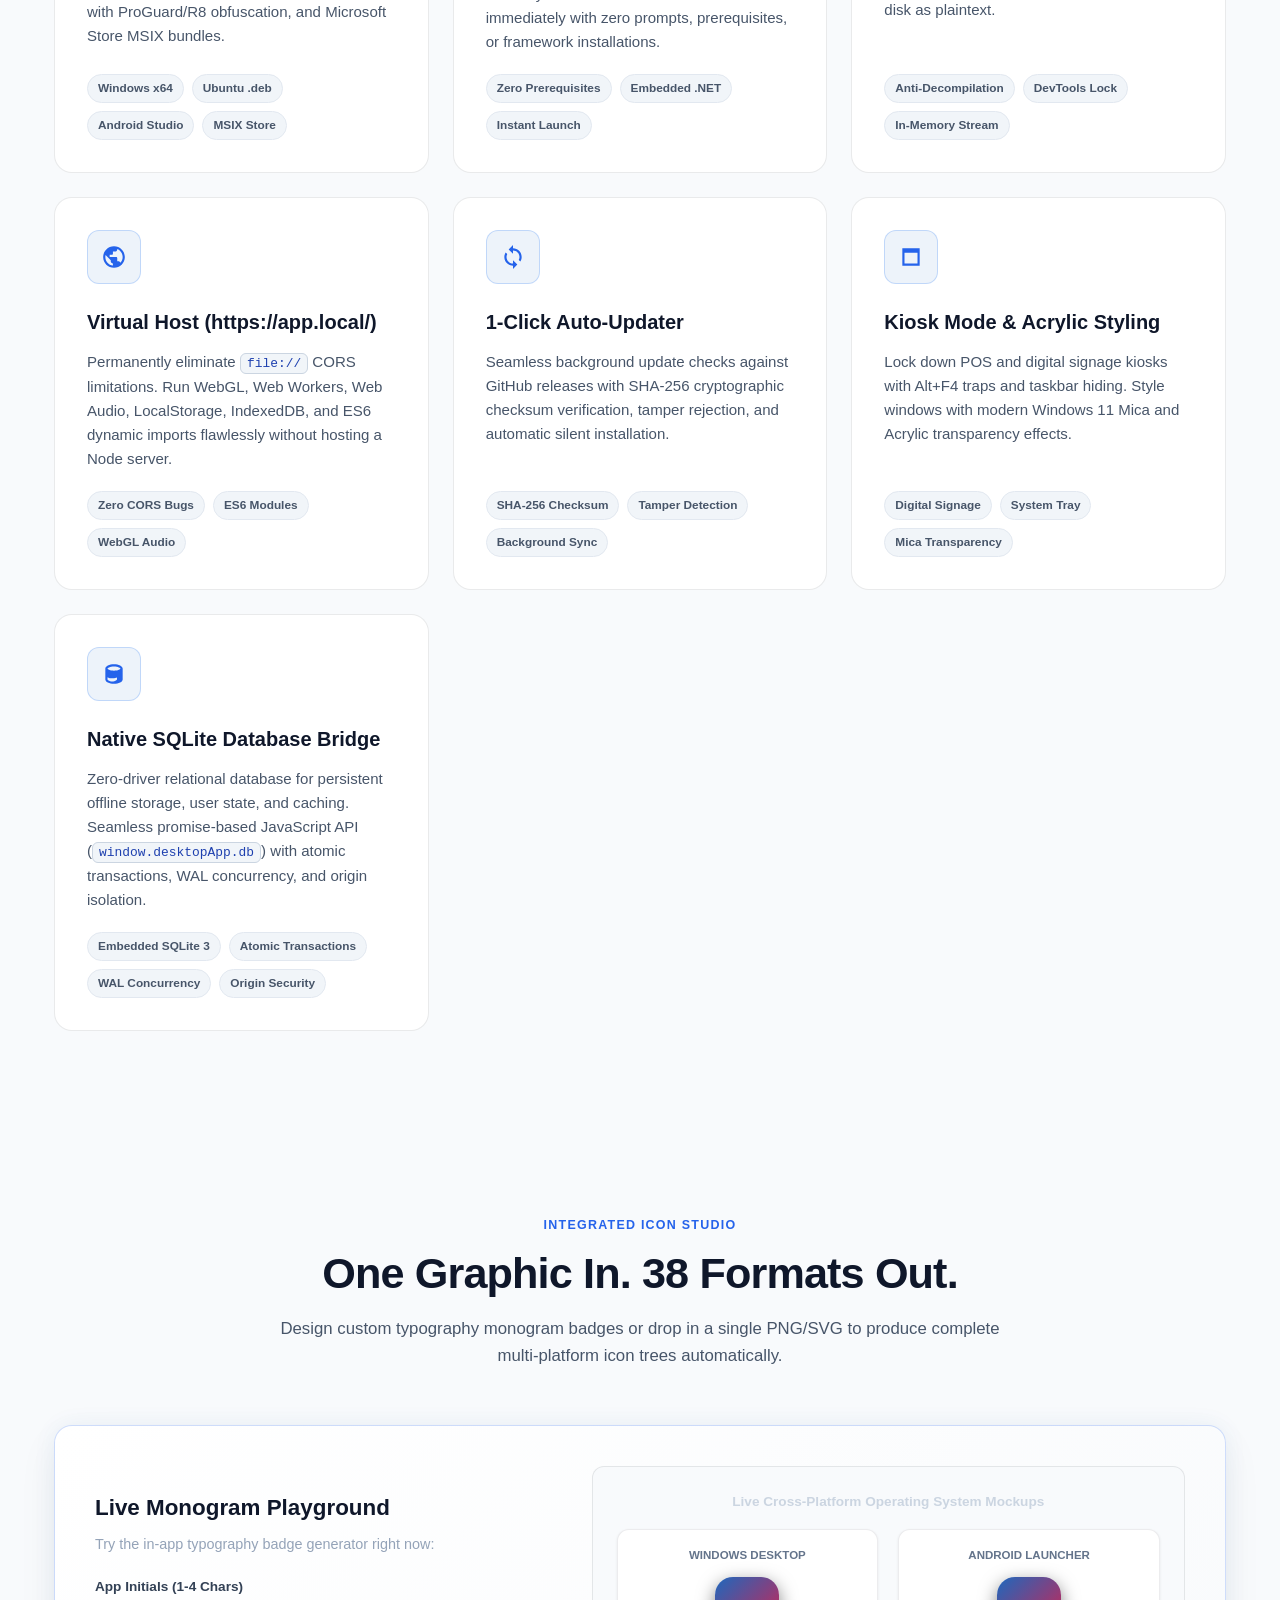
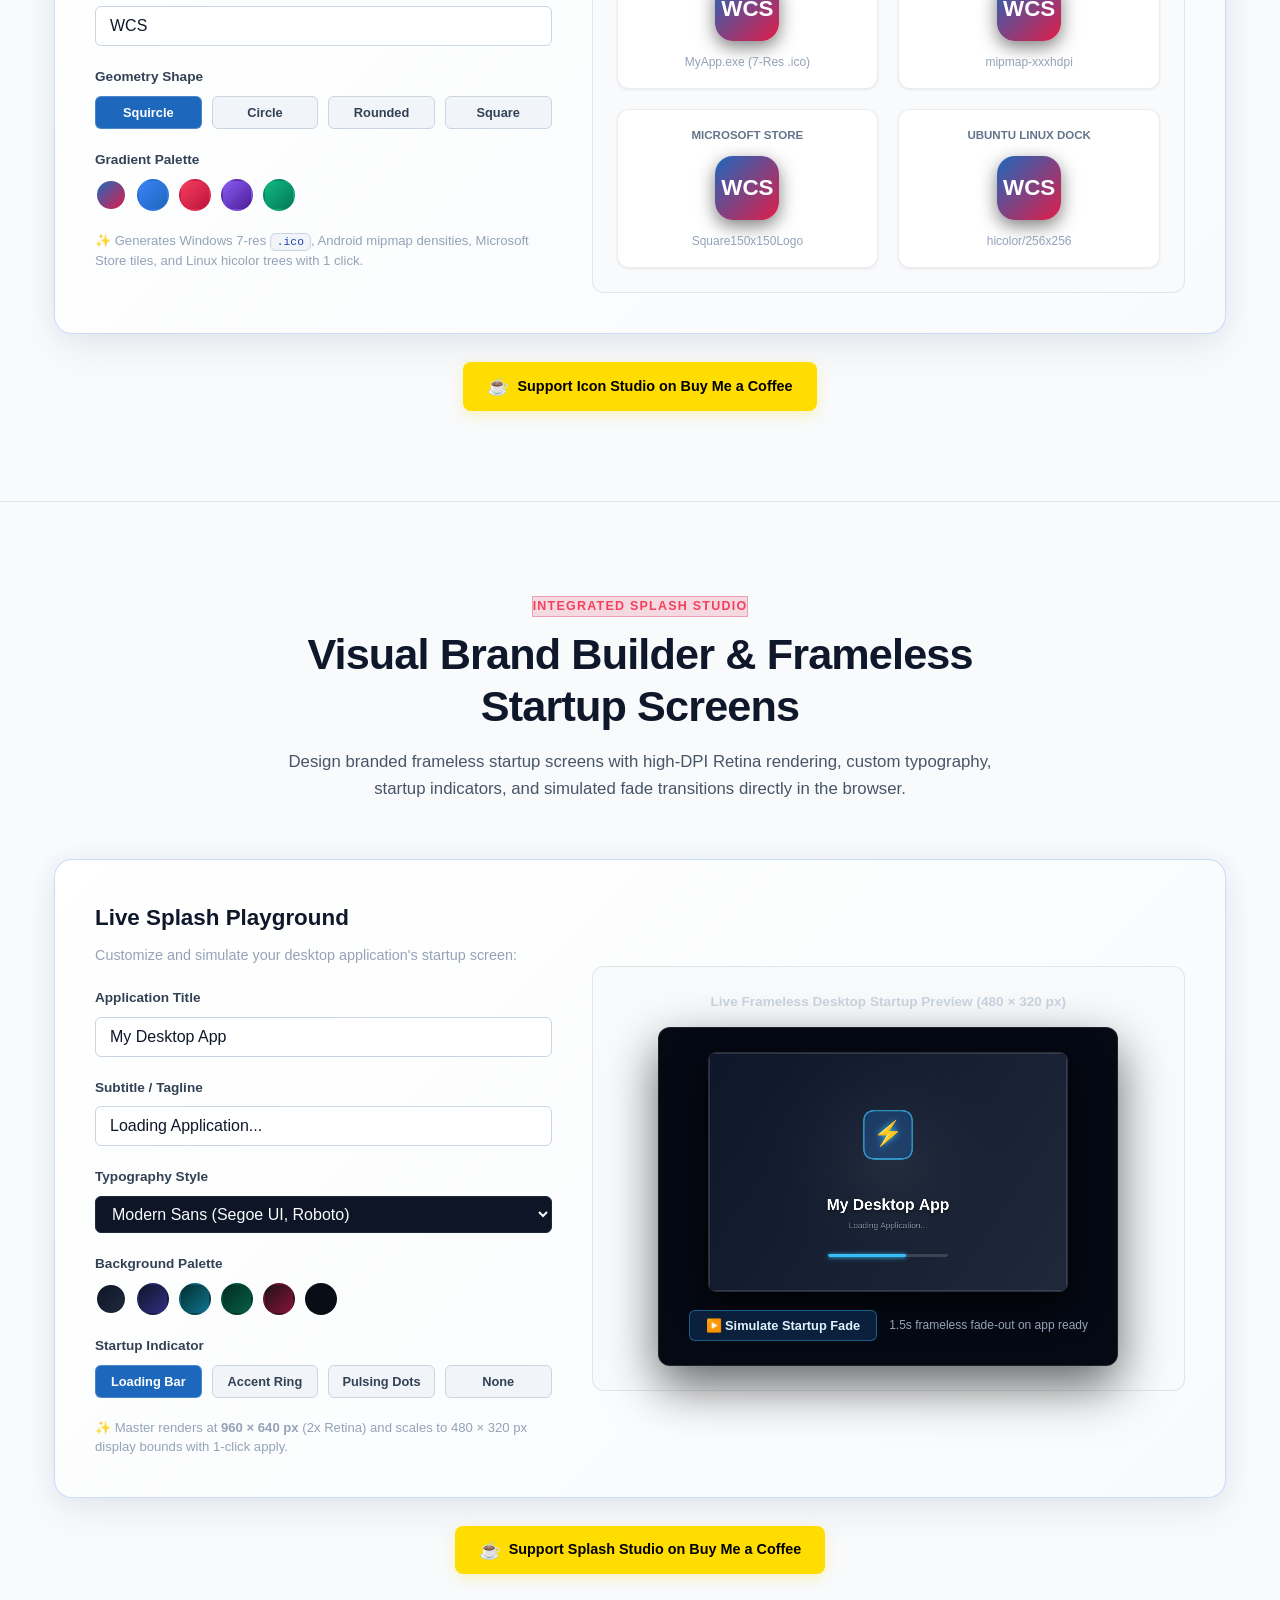
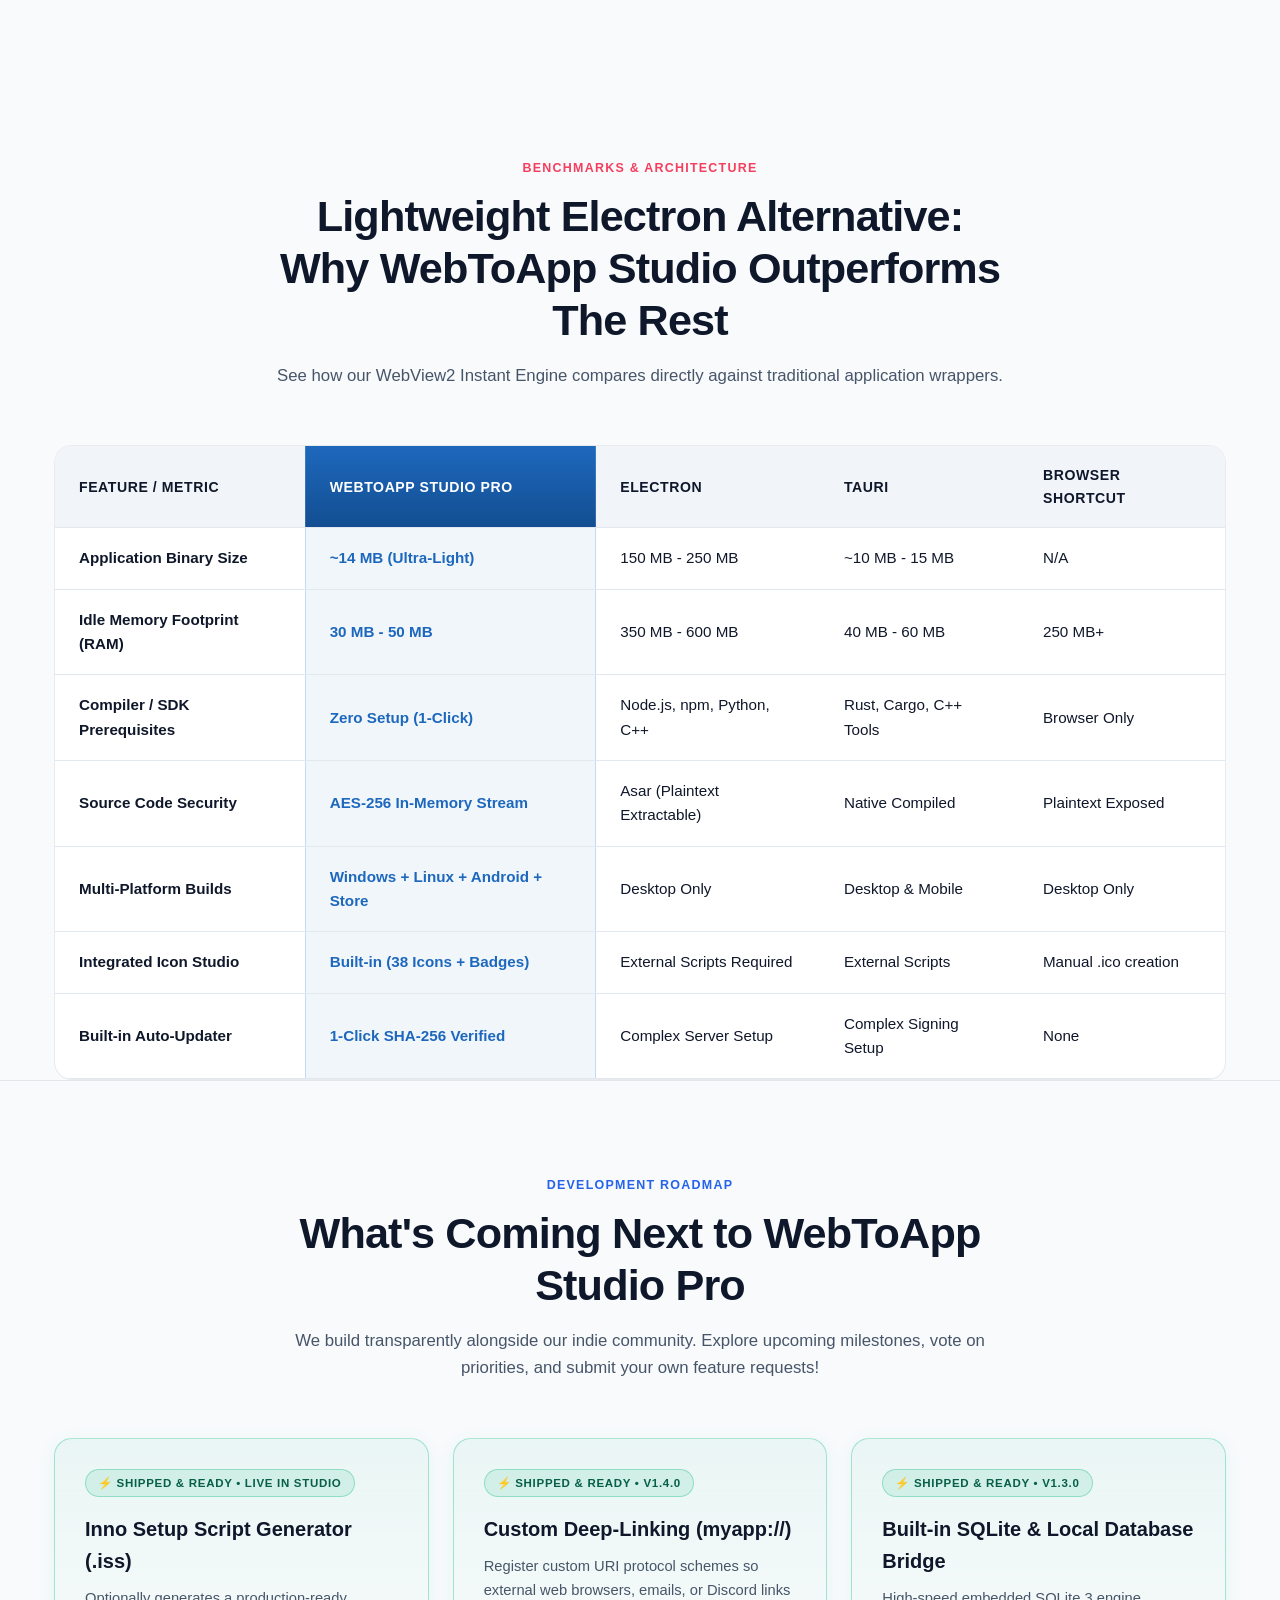
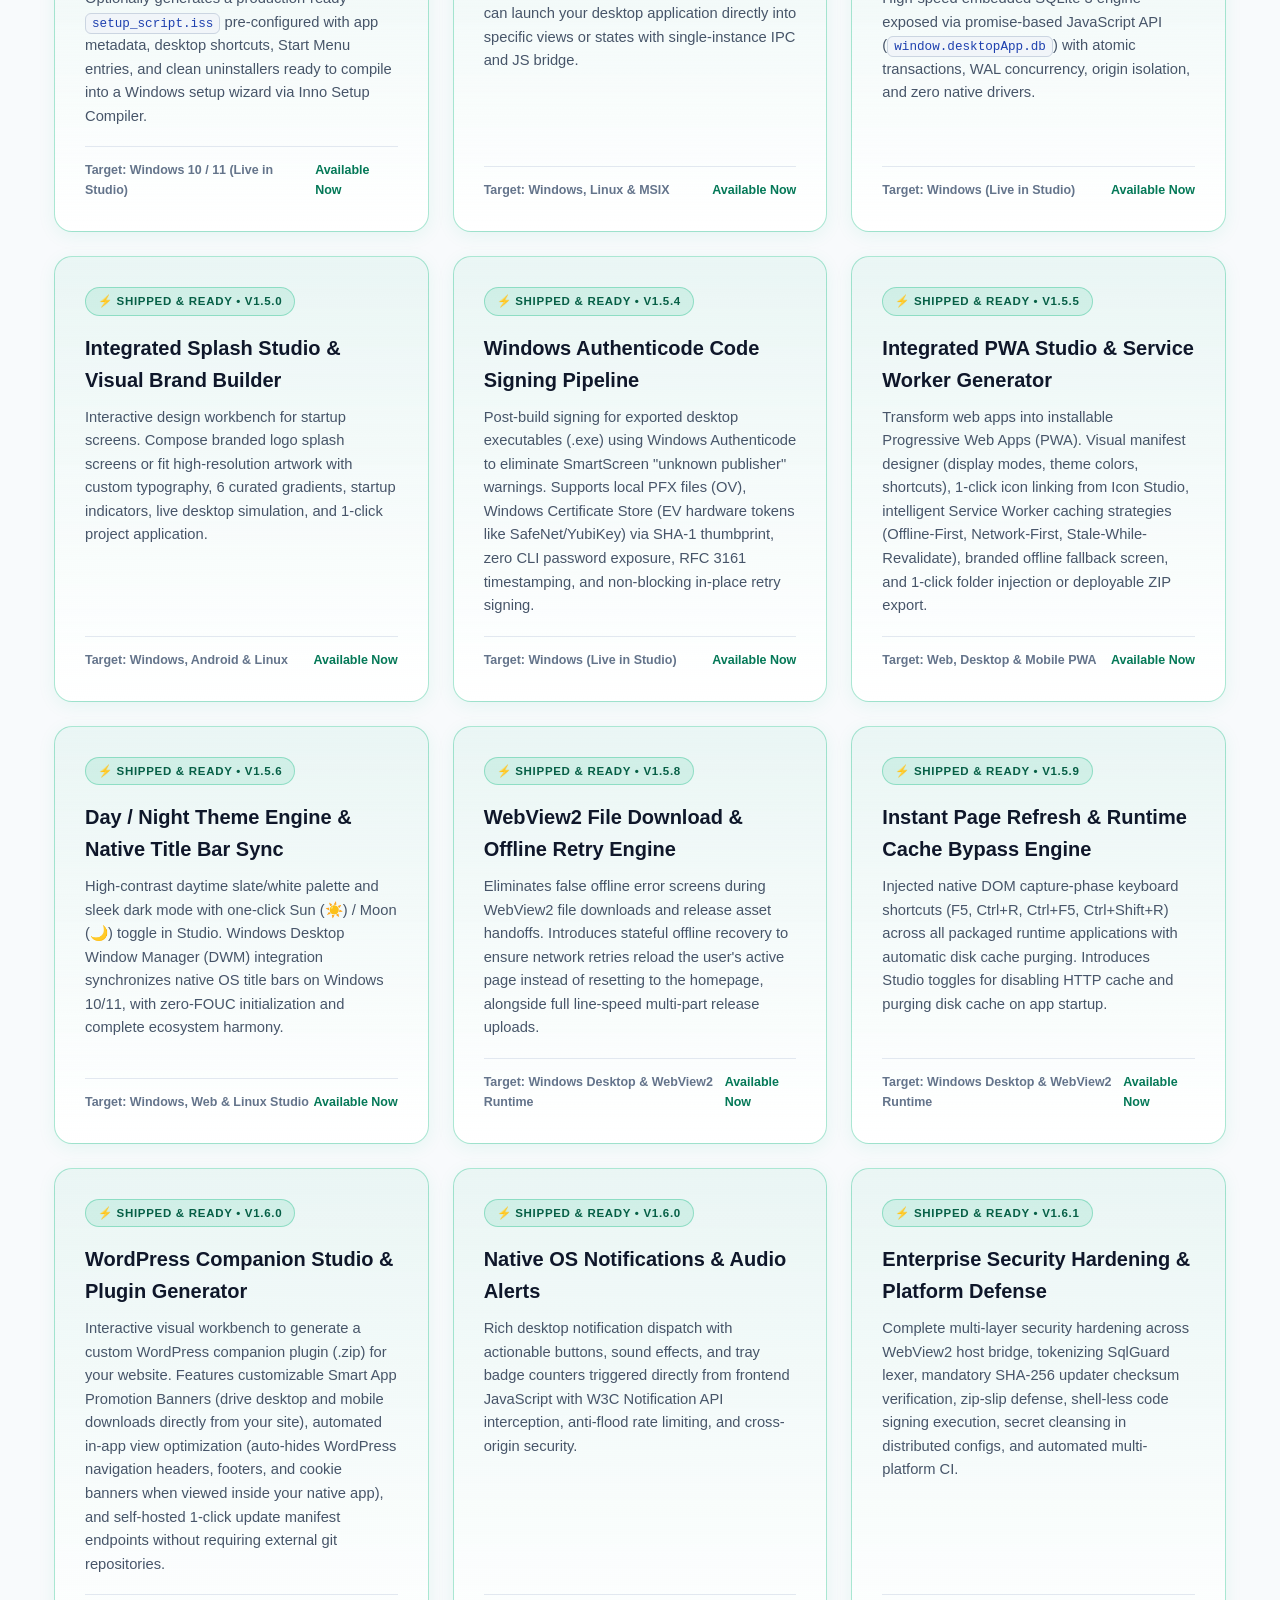
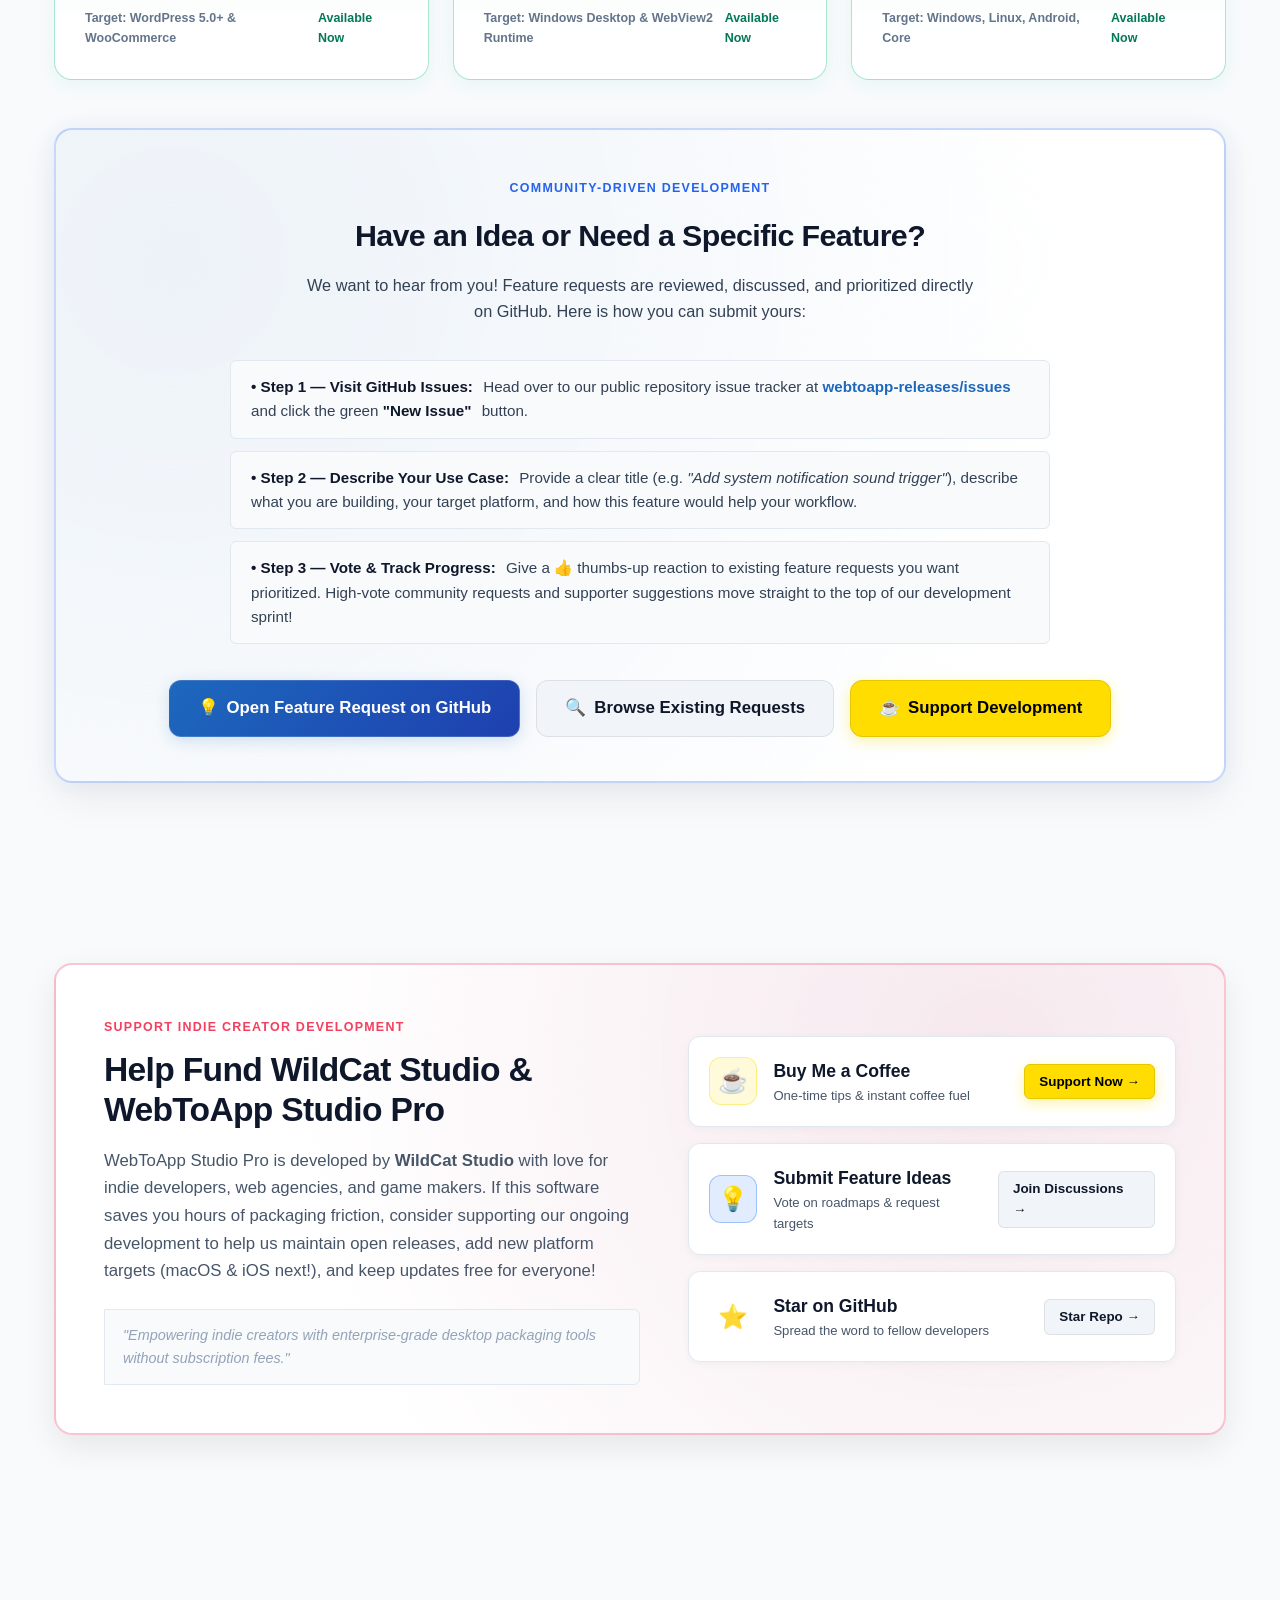
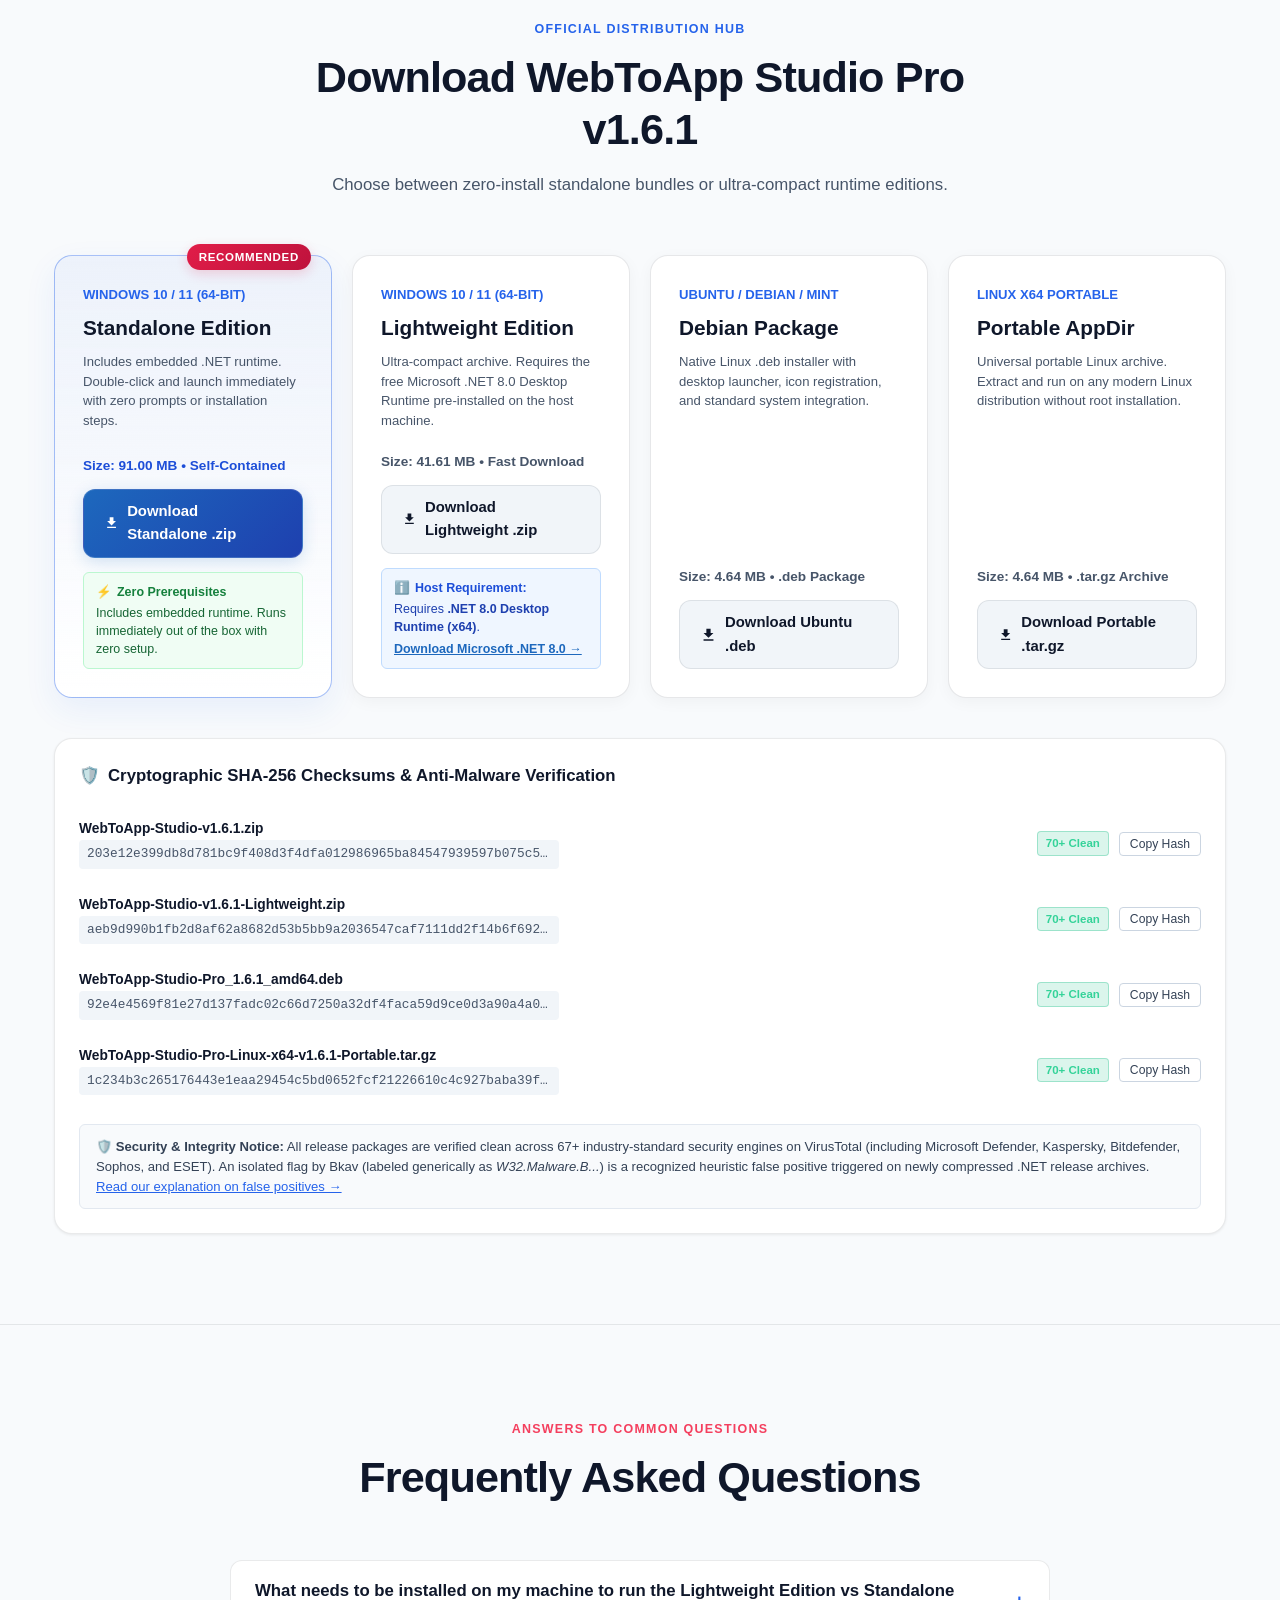
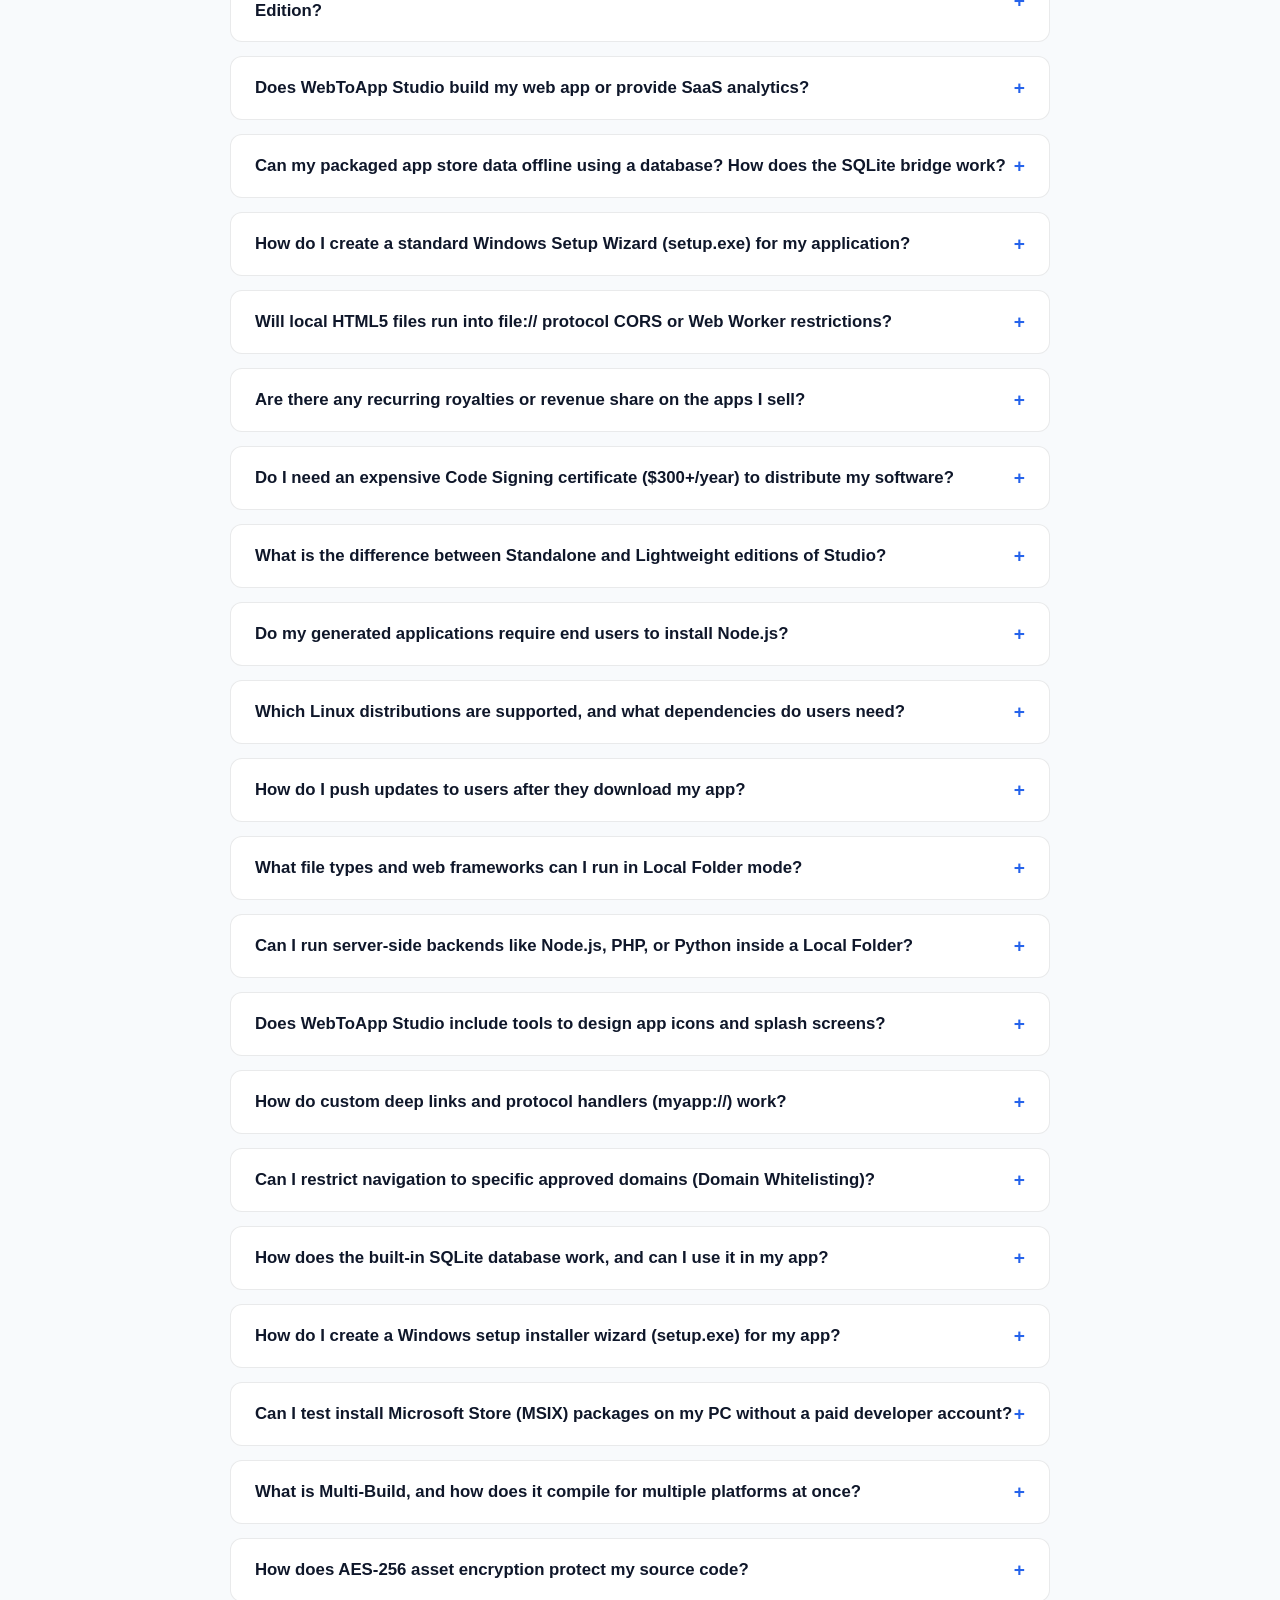
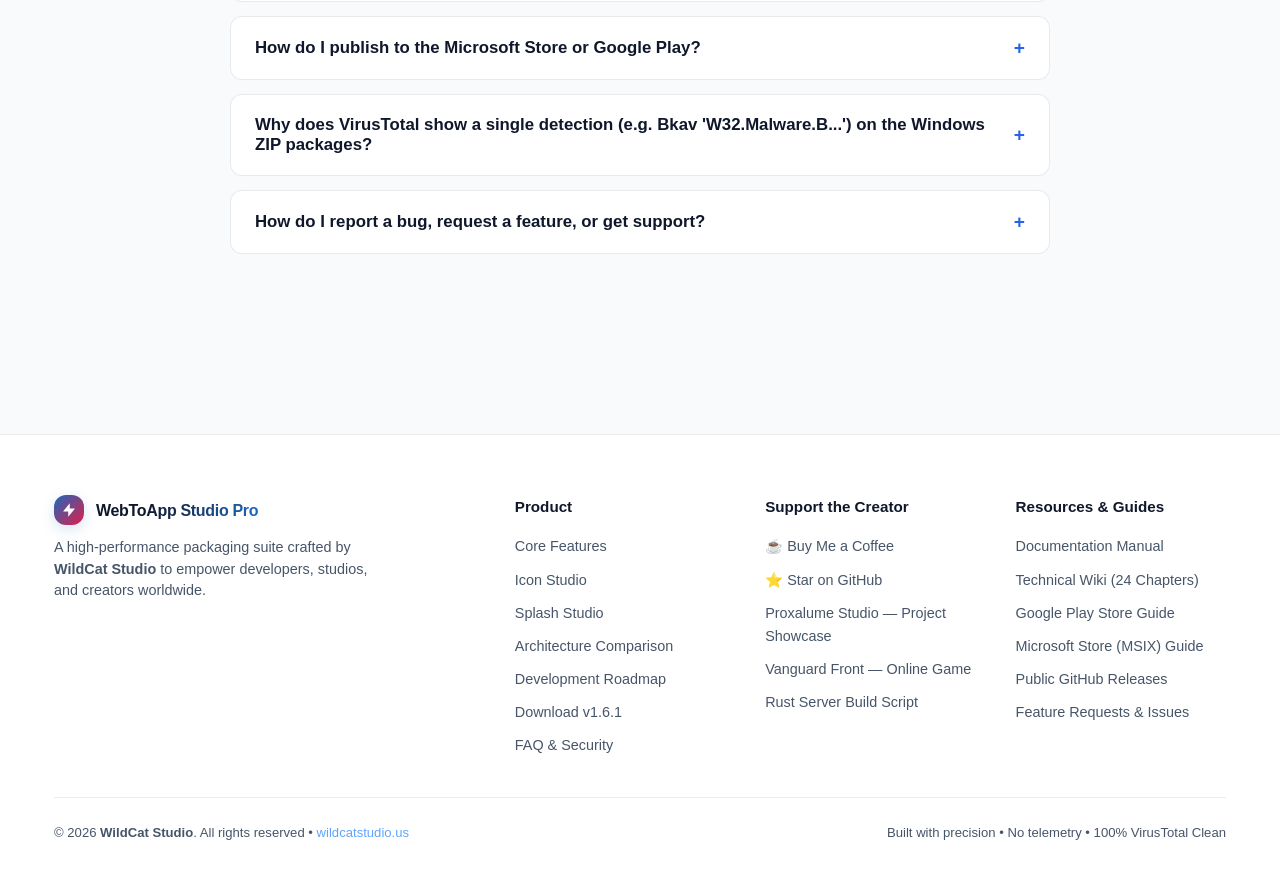
==== commit b8ae951c: "feat: showcase Proxalume Studio and Vanguard Front on homepage" ====
--- a/index.html
+++ b/index.html
@@ -55,6 +55,7 @@
   
   <!-- Stylesheets -->
   <link rel="stylesheet" href="css/style.css">
+  <link rel="stylesheet" href="css/featured-projects.css">
 
   <!-- Schema.org Rich Structured Data (JSON-LD) -->
   <script type="application/ld+json">
@@ -406,6 +407,8 @@
           </a>
         </div>
 
+        <p class="featured-project-jump"><a href="#featured-projects">Discover more WildCat Studio projects <span aria-hidden="true">↓</span></a></p>
+
         <!-- Simulated App Window Mockup -->
         <div class="mockup-wrapper">
           <div class="mockup-window">
@@ -452,6 +455,87 @@
           </div>
         </div>
 
+      </div>
+    </section>
+
+    <!-- Featured Projects: extend this grid for future WildCat Studio projects. -->
+    <section id="featured-projects" class="section featured-projects" aria-labelledby="featured-projects-title">
+      <div class="container">
+        <header class="section-header">
+          <span class="section-tag blue">More from WildCat Studio</span>
+          <h2 class="section-title" id="featured-projects-title">Featured Projects</h2>
+          <p class="section-desc">Beyond WebToApp Studio Pro, discover our software engineering tools and independent gaming experiences.</p>
+        </header>
+        <div class="featured-project-grid">
+          <article class="featured-project-card featured-project-card--proxalume" aria-labelledby="featured-proxalume-title">
+            <figure class="featured-project-art">
+              <svg viewBox="0 0 600 454" role="img" aria-labelledby="featured-graph-title featured-graph-desc" xmlns="http://www.w3.org/2000/svg">
+            <title id="featured-graph-title">Illustrative software relationship map</title>
+            <desc id="featured-graph-desc">A source graph connecting a request to a route, controller, service, model and data store, with an adjacent binary instruction path.</desc>
+            <defs>
+              <linearGradient id="featured-px-panel" x2="1" y2="1"><stop stop-color="#182943"/><stop offset="1" stop-color="#0b1424"/></linearGradient>
+              <pattern id="featured-px-grid" width="24" height="24" patternUnits="userSpaceOnUse"><path d="M24 0H0V24" fill="none" stroke="#345173" stroke-opacity=".35"/></pattern>
+              <marker id="featured-px-arrow" markerWidth="7" markerHeight="7" refX="6" refY="3.5" orient="auto"><path d="M0 0 7 3.5 0 7Z" fill="#60a5fa"/></marker>
+            </defs>
+            <rect x="1" y="1" width="598" height="452" rx="19" fill="url(#featured-px-panel)" stroke="#385375"/>
+            <path d="M1 43H599" stroke="#385375"/>
+            <circle cx="22" cy="22" r="4" fill="#fb7185"/><circle cx="36" cy="22" r="4" fill="#fbbf24"/><circle cx="50" cy="22" r="4" fill="#34d399"/>
+            <text x="76" y="26" fill="#cbd5e1" font-size="13" font-family="system-ui,sans-serif">PROXALUME / RELATIONSHIP MODEL</text>
+            <rect x="16" y="59" width="568" height="293" rx="10" fill="url(#featured-px-grid)"/>
+            <g fill="none" stroke="#60a5fa" stroke-width="2" marker-end="url(#featured-px-arrow)">
+              <path d="M143 111H225"/><path d="M375 111H456"/><path d="M510 140V195"/><path d="M456 225H375"/><path d="M225 225H143"/><path d="M300 254V292" stroke-dasharray="5 5"/>
+            </g>
+            <g font-family="system-ui,sans-serif" font-size="14" text-anchor="middle" fill="#e2e8f0">
+              <rect x="32" y="82" width="111" height="58" rx="8" fill="#112d48" stroke="#60a5fa"/><text x="87" y="116">Request</text>
+              <rect x="225" y="82" width="150" height="58" rx="8" fill="#112d48" stroke="#60a5fa"/><text x="300" y="116">Route</text>
+              <rect x="456" y="82" width="111" height="58" rx="8" fill="#112d48" stroke="#60a5fa"/><text x="511" y="116">Controller</text>
+              <rect x="456" y="195" width="111" height="60" rx="8" fill="#312540" stroke="#fb7185"/><text x="511" y="230">Service</text>
+              <rect x="225" y="195" width="150" height="60" rx="8" fill="#133b39" stroke="#34d399"/><text x="300" y="230">Model</text>
+              <rect x="32" y="195" width="111" height="60" rx="8" fill="#133b39" stroke="#34d399"/><text x="87" y="230">Data store</text>
+              <rect x="225" y="292" width="150" height="42" rx="8" fill="#202c40" stroke="#94a3b8" stroke-dasharray="4 3"/><text x="300" y="317" font-size="12">Inferred relation</text>
+            </g>
+            <path d="M32 375H568" stroke="#385375"/>
+            <g font-family="ui-monospace,monospace" font-size="12" fill="#93c5fd"><text x="32" y="397">SOURCE</text><text x="224" y="397">BINARY</text><text x="416" y="397">EVIDENCE</text></g>
+            <g font-family="system-ui,sans-serif" font-size="13" fill="#e2e8f0"><text x="32" y="420">Symbols &amp; edges</text><text x="224" y="420">Functions &amp; flow</text><text x="416" y="420">Findings &amp; exports</text></g>
+          </svg>
+              <figcaption>Illustrative software relationship map — not a screenshot.</figcaption>
+            </figure>
+            <div class="featured-project-content">
+              <p class="featured-project-kind">Developer software</p>
+              <h3 id="featured-proxalume-title">Proxalume Studio</h3>
+              <p class="featured-project-description">Explore complex codebases and compiled software in a local-first software intelligence workbench designed for engineering analysis and investigation.</p>
+              <ul class="featured-project-tags" aria-label="Proxalume Studio highlights">
+                <li>Source &amp; binary analysis</li>
+                <li>2D / 3D relationship graphs</li>
+                <li>Windows &amp; Linux</li>
+              </ul>
+              <div class="featured-project-actions">
+                <a class="btn btn-primary" href="proxalume/">Explore software <span aria-hidden="true">→</span><span class="featured-project-sr">: Proxalume Studio</span></a>
+                <a class="btn featured-project-secondary" href="https://proxalume.com/">Official website <span aria-hidden="true">↗</span><span class="featured-project-sr">: Proxalume Studio</span></a>
+              </div>
+            </div>
+          </article>
+          <article class="featured-project-card featured-project-card--vanguard" aria-labelledby="featured-vanguard-front-title">
+            <figure class="featured-project-art">
+              <svg viewBox="0 0 640 440" xmlns="http://www.w3.org/2000/svg" role="img" aria-labelledby="featured-vf-vf-map-title featured-vf-vf-map-desc"><title id="featured-vf-vf-map-title">Conceptual map of the Meridian Reach</title><desc id="featured-vf-vf-map-desc">Glowing star systems arranged around a silent core, linked by orbital lanes, with survey, colony and fleet markers. An illustration, not a live galaxy map.</desc><defs><radialGradient id="featured-vf-vf-space"><stop stop-color="#19384c"/><stop offset="1" stop-color="#060e20"/></radialGradient><radialGradient id="featured-vf-vf-star"><stop stop-color="#fff"/><stop offset=".4" stop-color="#8efaff"/><stop offset="1" stop-color="#0785b3"/></radialGradient><pattern id="featured-vf-vf-grid" width="32" height="32" patternUnits="userSpaceOnUse"><path d="M32 0H0V32" stroke="#4e94b1" stroke-opacity=".13" fill="none"/></pattern></defs><rect width="640" height="440" rx="20" fill="url(#featured-vf-vf-space)"/><rect x="1" y="1" width="638" height="438" rx="19" fill="url(#featured-vf-vf-grid)" stroke="#2d6c84"/><g stroke="#479ab7" fill="none" opacity=".55"><ellipse cx="320" cy="210" rx="240" ry="141" stroke-dasharray="5 10"/><ellipse cx="320" cy="210" rx="162" ry="100"/><circle cx="320" cy="210" r="48" stroke-dasharray="2 8"/><path d="M104 160 180 91 340 70 486 117 550 228 445 326 260 350 117 282 104 160M180 91 222 190 340 70M222 190 117 282 260 350 390 230 445 326M390 230 486 117 550 228"/></g><circle cx="320" cy="210" r="31" fill="#040914" stroke="#5b6c87" stroke-width="2"/><g fill="url(#featured-vf-vf-star)" stroke="#87ecfb"><circle cx="104" cy="160" r="5"/><circle cx="180" cy="91" r="9"/><circle cx="340" cy="70" r="5"/><circle cx="486" cy="117" r="9"/><circle cx="550" cy="228" r="5"/><circle cx="445" cy="326" r="7"/><circle cx="260" cy="350" r="6"/><circle cx="117" cy="282" r="8"/><circle cx="222" cy="190" r="6"/><circle cx="390" cy="230" r="6"/></g><path d="M180 91 222 190 390 230 445 326" stroke="#39e4cb" stroke-width="3" stroke-dasharray="7 5" fill="none"/><g font-family="system-ui,sans-serif" font-size="12" fill="#d9f3f9"><text x="20" y="30" font-size="14" font-weight="700">MERIDIAN REACH / NAVIGATION CHART</text><text x="320" y="216" text-anchor="middle" font-size="10">ZERO</text><text x="193" y="83">COLONY</text><text x="496" y="107">SURVEY</text><text x="454" y="343">FLEET</text><text x="20" y="409">499 SYSTEMS · THE DEPLOYMENT PROTOCOL</text></g></svg>
+              <figcaption>Conceptual map of the Meridian Reach — not a screenshot.</figcaption>
+            </figure>
+            <div class="featured-project-content">
+              <p class="featured-project-kind">Independent game</p>
+              <h3 id="featured-vanguard-front-title">Vanguard Front</h3>
+              <p class="featured-project-description">Command your own frontier in a persistent multiplayer browser strategy game. Establish colonies, develop an economy, research technology and lead fleets across the Meridian Reach.</p>
+              <ul class="featured-project-tags" aria-label="Vanguard Front highlights">
+                <li>Real-time strategy</li>
+                <li>Fleet &amp; colony management</li>
+                <li>Multiplayer universe</li>
+              </ul>
+              <div class="featured-project-actions">
+                <a class="btn btn-primary" href="vanguard-front/">Explore game <span aria-hidden="true">→</span><span class="featured-project-sr">: Vanguard Front</span></a>
+                <a class="btn featured-project-secondary" href="https://vanguardfront.online/">Official website <span aria-hidden="true">↗</span><span class="featured-project-sr">: Vanguard Front</span></a>
+              </div>
+            </div>
+          </article>
+        </div>
       </div>
     </section>
 
--- a/css/featured-projects.css
+++ b/css/featured-projects.css
@@ -0,0 +1,145 @@
+/* Homepage-only project portfolio. Uses the shared light/dark theme tokens. */
+.featured-projects {
+  scroll-margin-top: 84px;
+  border-top: 1px solid var(--border-subtle);
+  border-bottom: 1px solid var(--border-subtle);
+  background: linear-gradient(180deg, var(--bg-dark), var(--bg-surface));
+}
+.featured-projects .section-header { margin-bottom: 36px; }
+.featured-project-jump { text-align: center; margin: 0 auto 22px; }
+.featured-project-jump a {
+  display: inline-block;
+  color: var(--text-main);
+  text-underline-offset: 4px;
+  font-weight: 600;
+  font-size: .95rem;
+}
+.featured-project-grid {
+  display: grid;
+  grid-template-columns: repeat(auto-fit, minmax(min(100%, 420px), 1fr));
+  gap: 24px;
+}
+.featured-project-card {
+  --project-glow: rgba(59, 130, 246, .20);
+  --project-border: #3b82f6;
+  display: flex;
+  flex-direction: column;
+  min-width: 0;
+  overflow: hidden;
+  border: 1px solid var(--border-subtle);
+  border-radius: var(--radius-lg);
+  background: var(--bg-card);
+  box-shadow: var(--shadow-md);
+  transition: transform .25s ease, box-shadow .25s ease, border-color .25s ease;
+}
+.featured-project-card--vanguard {
+  --project-glow: rgba(13, 148, 136, .20);
+  --project-border: #0d9488;
+}
+.featured-project-card:focus-within {
+  border-color: var(--project-border);
+  box-shadow: var(--shadow-md), 0 0 28px var(--project-glow);
+}
+@media (hover: hover) {
+  .featured-project-card:hover {
+    transform: translateY(-4px);
+    border-color: var(--project-border);
+    box-shadow: var(--shadow-md), 0 0 28px var(--project-glow);
+  }
+}
+.featured-project-art {
+  margin: 0;
+  padding: 16px 16px 10px;
+  background: linear-gradient(135deg, #13253c, #070e1c);
+}
+.featured-project-card--vanguard .featured-project-art {
+  background: linear-gradient(135deg, #123b46, #061020);
+}
+.featured-project-art svg {
+  display: block;
+  width: 100%;
+  height: auto;
+  aspect-ratio: 16 / 10;
+}
+.featured-project-art figcaption {
+  margin-top: 8px;
+  text-align: center;
+  font-size: .76rem;
+  color: #cbd5e1;
+}
+.featured-project-content {
+  padding: clamp(20px, 3vw, 32px);
+  display: flex;
+  flex: 1;
+  flex-direction: column;
+  align-items: flex-start;
+}
+.featured-project-kind {
+  color: var(--text-muted);
+  text-transform: uppercase;
+  letter-spacing: .1em;
+  font-size: .77rem;
+  font-weight: 700;
+  margin-bottom: 8px;
+}
+.featured-project-content h3 {
+  color: var(--text-main);
+  font-size: clamp(1.5rem, 2.5vw, 2rem);
+  line-height: 1.2;
+  margin-bottom: 12px;
+}
+.featured-project-description { color: var(--text-muted); }
+.featured-project-tags {
+  list-style: none;
+  display: flex;
+  flex-wrap: wrap;
+  gap: 8px;
+  margin: 20px 0 26px;
+  padding: 0;
+}
+.featured-project-tags li {
+  color: var(--text-main);
+  background: var(--bg-surface-elevated);
+  border: 1px solid var(--border-subtle);
+  border-radius: var(--radius-full);
+  padding: 5px 12px;
+  font-size: .8rem;
+}
+.featured-project-actions {
+  display: flex;
+  flex-wrap: wrap;
+  gap: 10px;
+  margin-top: auto;
+  width: 100%;
+}
+.featured-project-actions .btn { min-width: 0; white-space: normal; text-align: center; }
+.featured-project-secondary {
+  color: var(--text-main);
+  background: var(--bg-surface-elevated);
+  border: 1px solid var(--border-subtle);
+}
+.featured-project-secondary:hover { border-color: var(--project-border); }
+.featured-projects a:focus-visible, .featured-project-jump a:focus-visible {
+  outline: 2px solid var(--text-main);
+  outline-offset: 4px;
+}
+.featured-project-sr {
+  position: absolute;
+  width: 1px;
+  height: 1px;
+  padding: 0;
+  margin: -1px;
+  overflow: hidden;
+  clip-path: inset(50%);
+  white-space: nowrap;
+  border: 0;
+}
+@media (max-width: 480px) {
+  .featured-projects { padding: 52px 0; }
+  .featured-project-actions .btn { width: 100%; }
+  .featured-project-art { padding: 10px; }
+}
+@media (prefers-reduced-motion: reduce) {
+  .featured-project-card, .featured-project-actions .btn { transition: none; }
+  .featured-project-card:hover, .featured-project-actions .btn:hover { transform: none; }
+}
